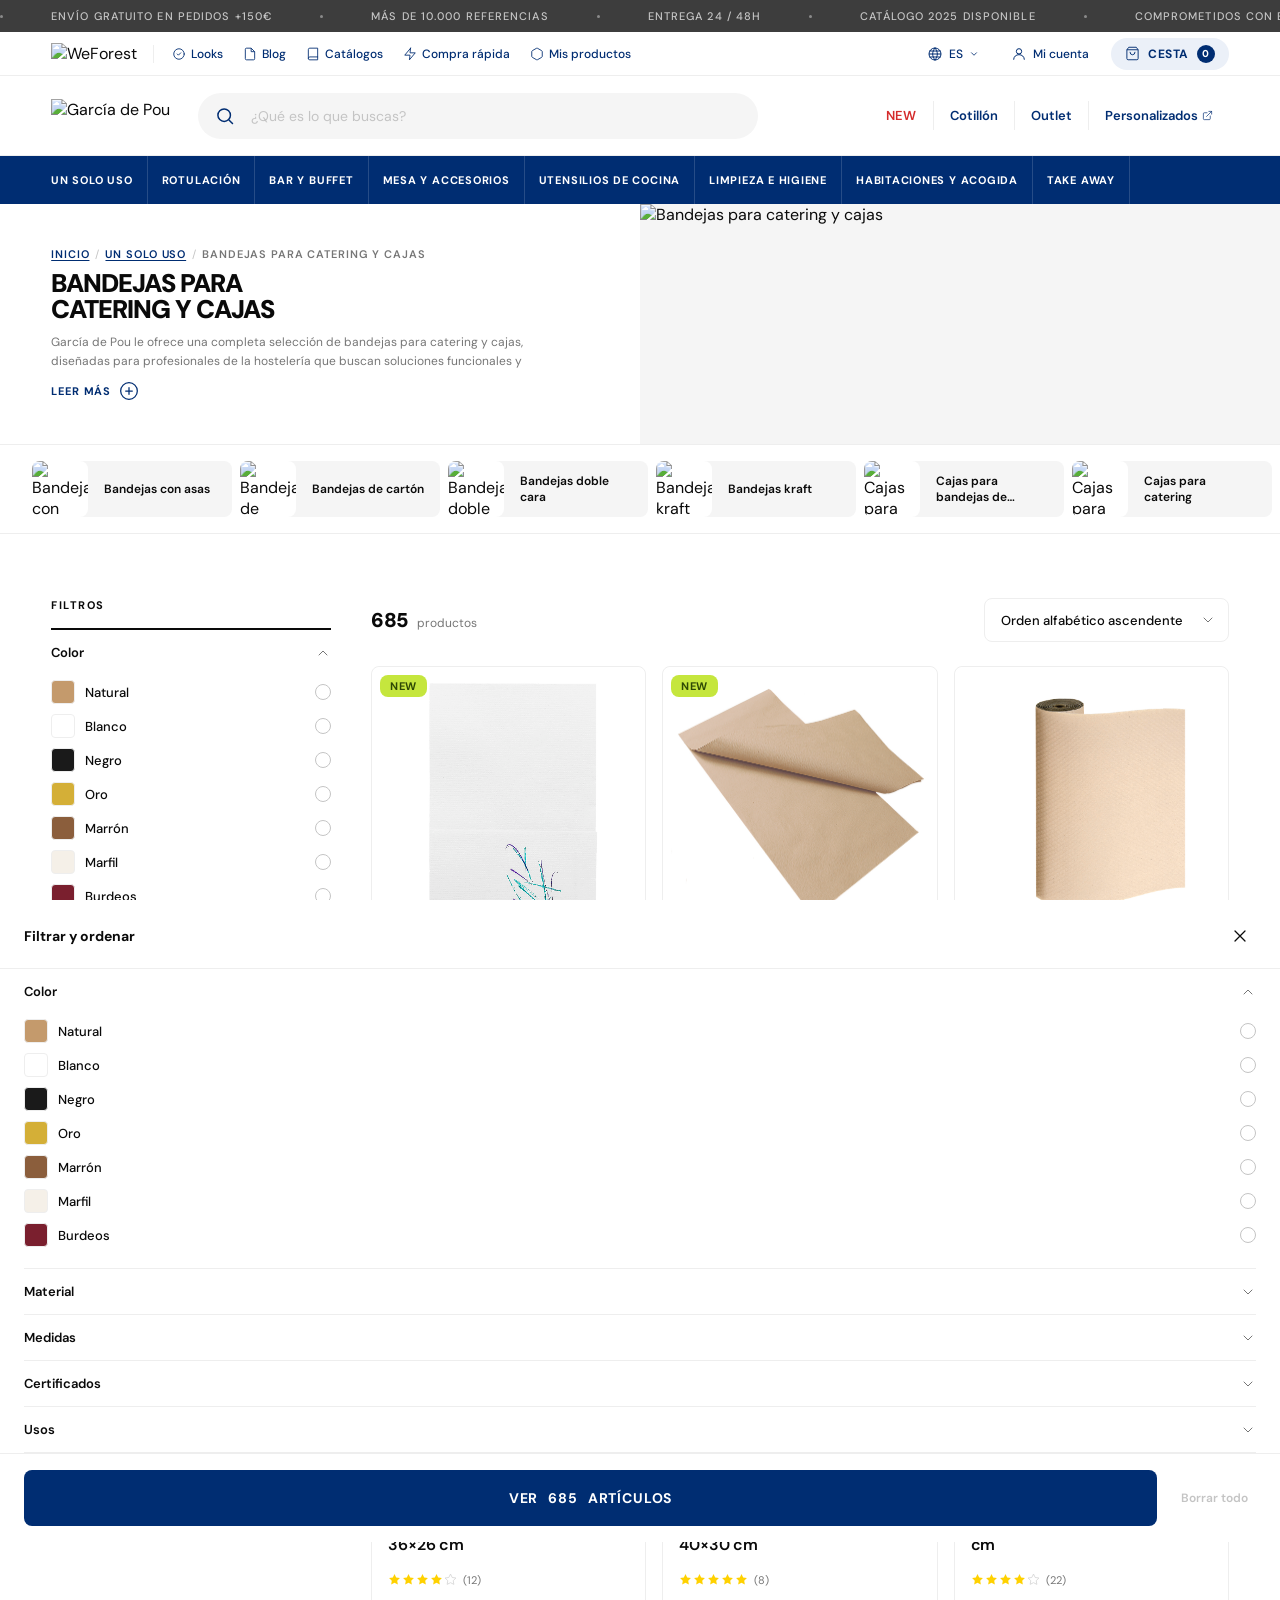
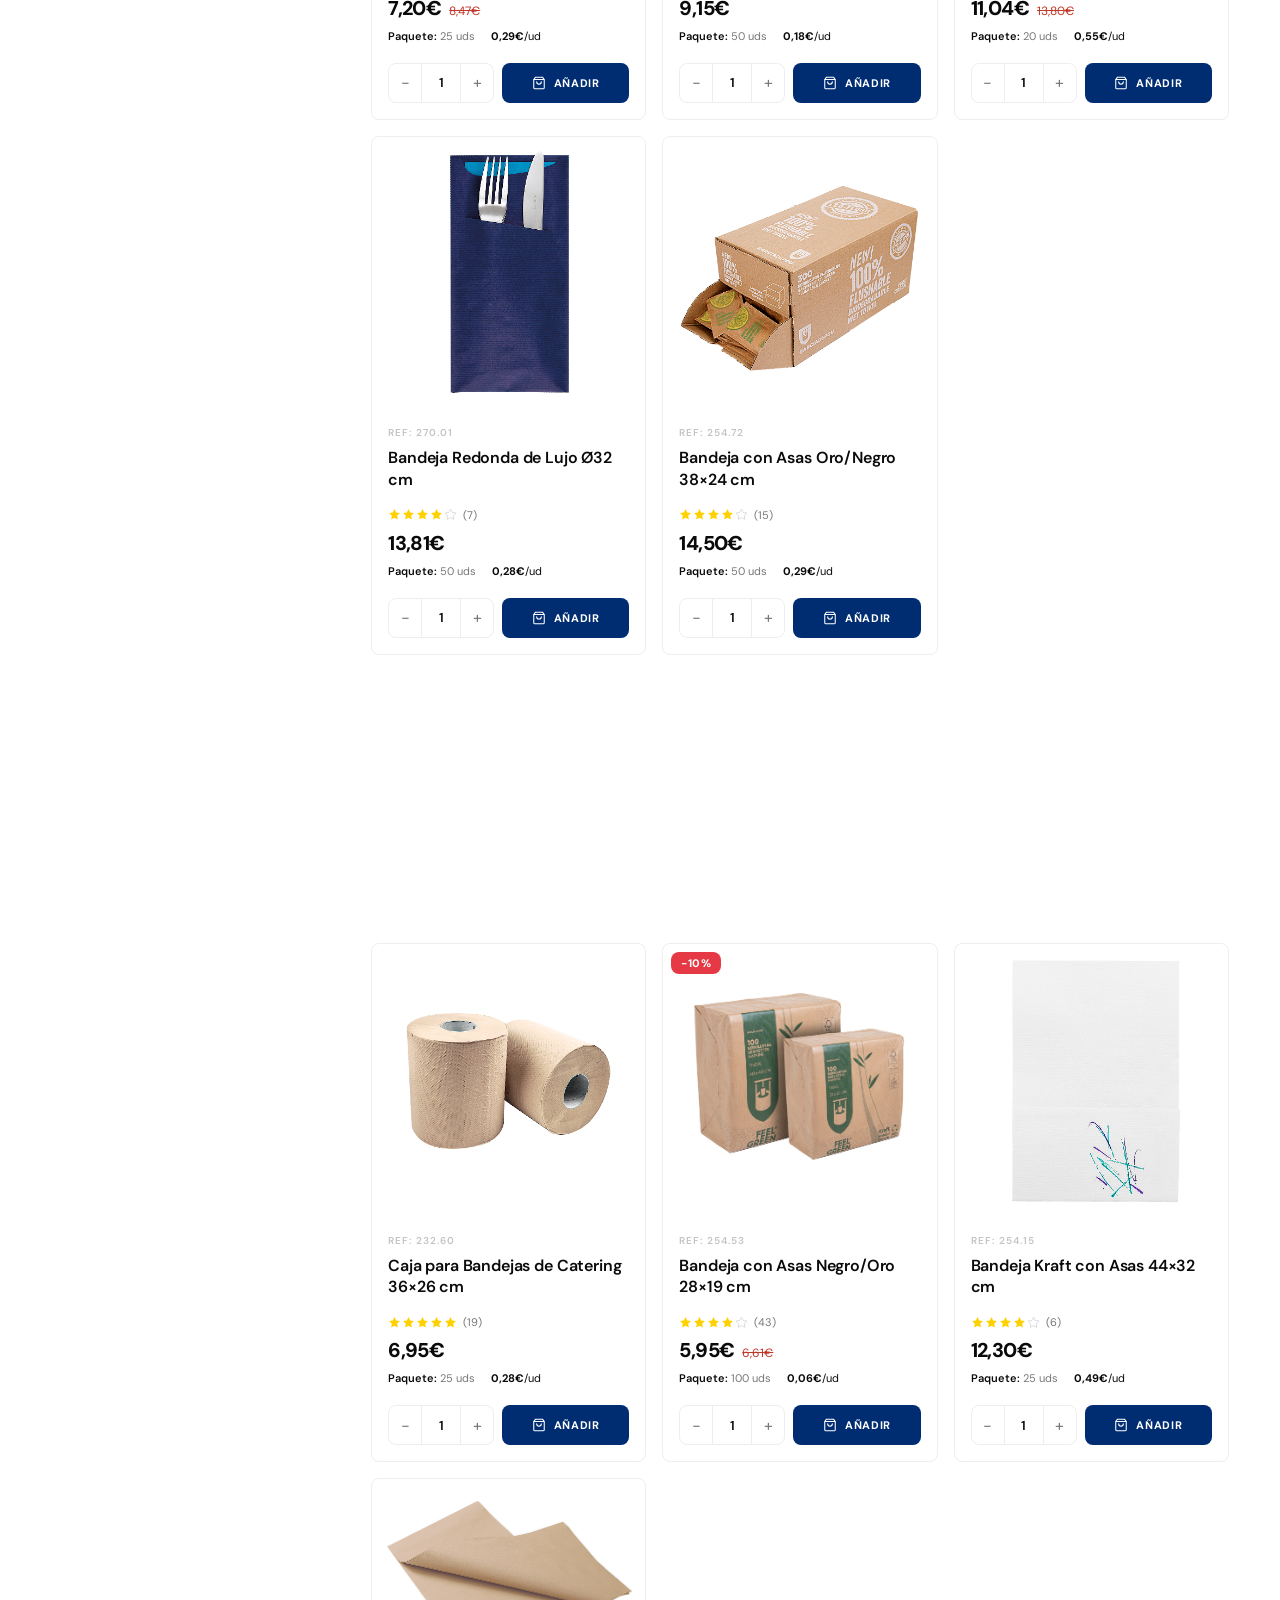
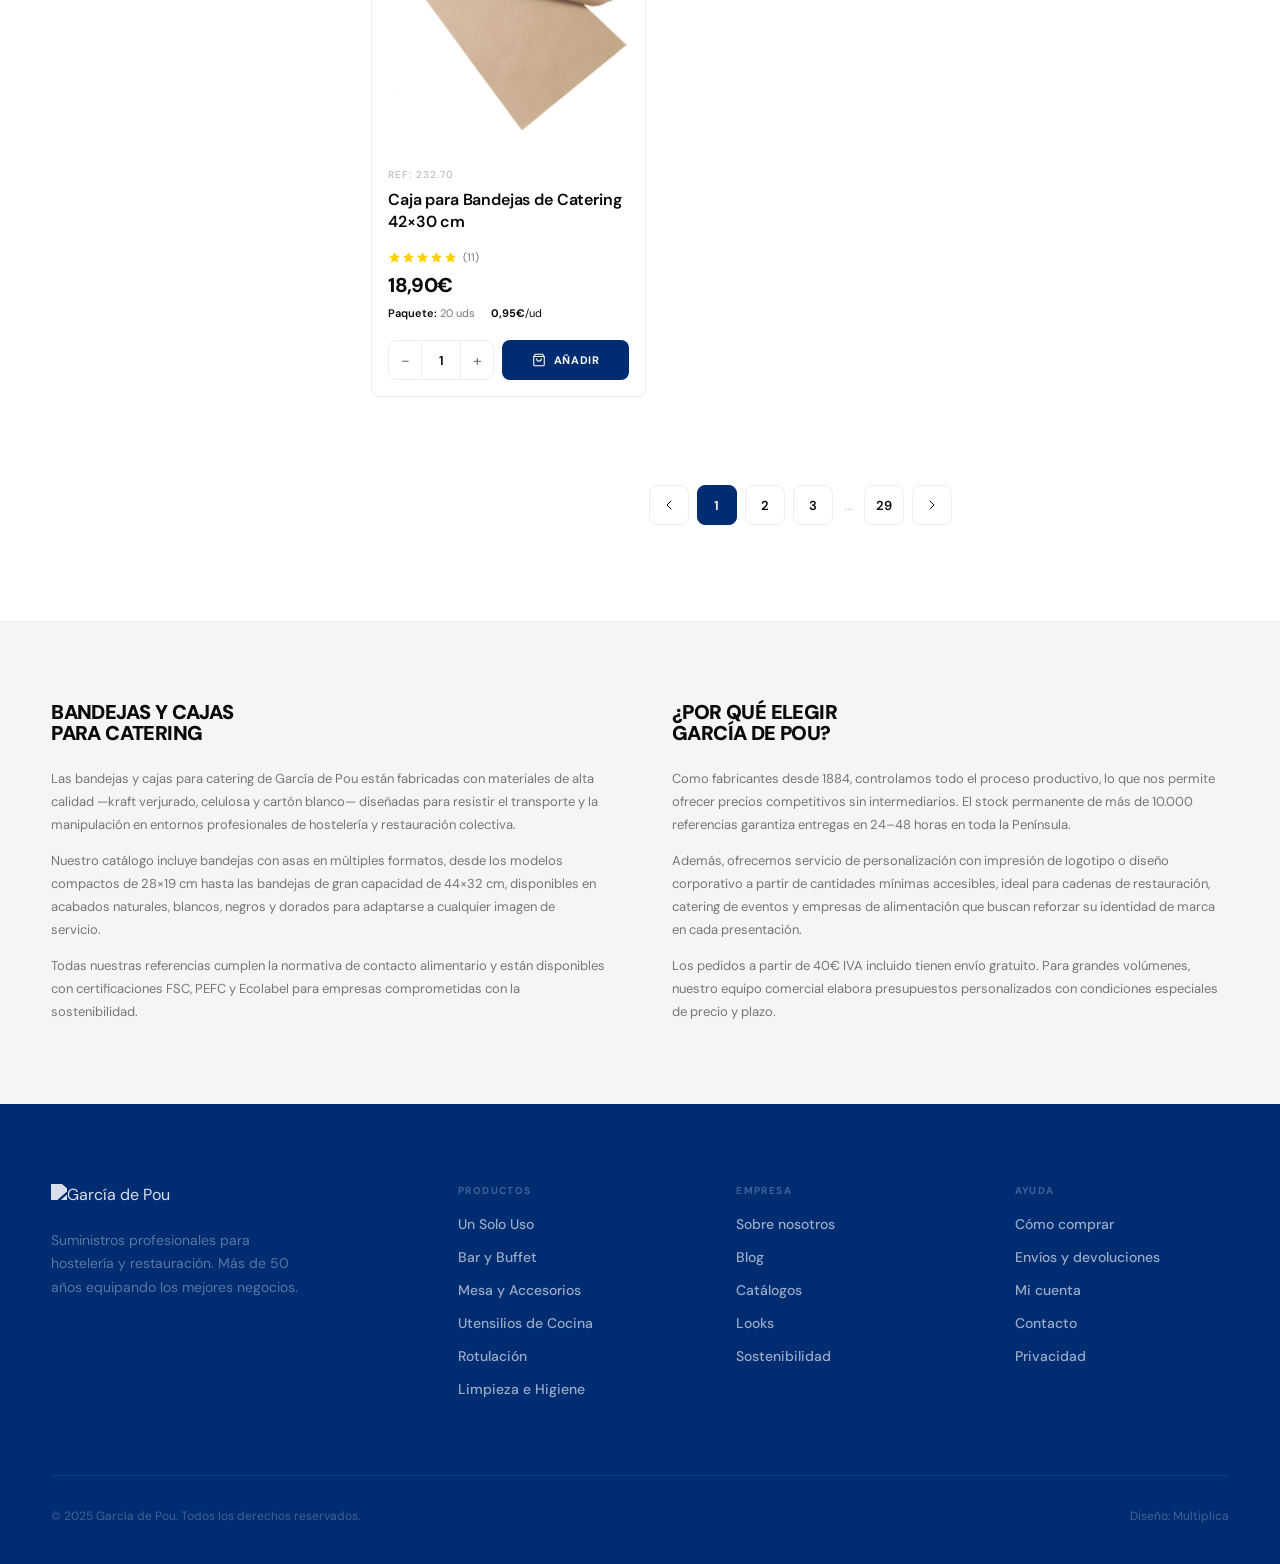
==== category.html @ 3e313c75 "Add JS render system for product cards + visual polish - New components.js with gdpOfferCard, gdpPro" ====
<!DOCTYPE html>
<html lang="es">
<head>
  <meta charset="UTF-8">
  <meta name="viewport" content="width=device-width, initial-scale=1.0">
  <title>Bandejas para Catering y Cajas — García de Pou</title>

  <link rel="preconnect" href="https://fonts.googleapis.com">
  <link rel="preconnect" href="https://fonts.gstatic.com" crossorigin>
  <link href="https://fonts.googleapis.com/css2?family=DM+Sans:ital,opsz,wght@0,9..40,300;0,9..40,400;0,9..40,500;0,9..40,600;0,9..40,700;0,9..40,800;0,9..40,900;1,9..40,300&family=Caveat:wght@400;500;600&display=swap" rel="stylesheet">
  <link rel="stylesheet" href="https://cdn.jsdelivr.net/npm/swiper@11/swiper-bundle.min.css">
  <link rel="stylesheet" href="styles.css">
</head>
<body>

  <!-- ════════════════════════════════════════
       ANNOUNCEMENT BAR
  ════════════════════════════════════════ -->
  <div class="announcement" aria-hidden="true">
    <div class="announcement-track" id="annTrack">
      <div class="ann-item"><span class="ann-dot"></span>Envío gratuito en pedidos +150€</div>
      <div class="ann-item"><span class="ann-dot"></span>Más de 10.000 referencias</div>
      <div class="ann-item"><span class="ann-dot"></span>Entrega 24 / 48h</div>
      <div class="ann-item"><span class="ann-dot"></span>Catálogo 2025 disponible</div>
      <div class="ann-item"><span class="ann-dot"></span>Comprometidos con el medio ambiente</div>
      <div class="ann-item"><span class="ann-dot"></span>Envío gratuito en pedidos +150€</div>
      <div class="ann-item"><span class="ann-dot"></span>Más de 10.000 referencias</div>
      <div class="ann-item"><span class="ann-dot"></span>Entrega 24 / 48h</div>
      <div class="ann-item"><span class="ann-dot"></span>Catálogo 2025 disponible</div>
      <div class="ann-item"><span class="ann-dot"></span>Comprometidos con el medio ambiente</div>
    </div>
  </div>

  <!-- ════════════════════════════════════════
       HEADER
  ════════════════════════════════════════ -->
  <header class="header" id="header">

    <!-- ── Fila 1: barra de utilidades ── -->
    <div class="header-utility">
      <div class="wrap header-utility-inner">
        <div class="util-left">
          <a href="#" class="util-partner" aria-label="WeForest — Comprometidos con el medio ambiente">
            <img src="https://www.garciadepou.com/media/cms/cms/WF_Logo-whiteandcolord-.png" alt="WeForest" class="util-partner-logo">
          </a>
          <span class="util-sep" aria-hidden="true"></span>
          <nav class="util-nav" aria-label="Accesos rápidos">
            <a href="#">
              <svg width="14" height="14" viewBox="0 0 24 24" fill="none"><path d="M9 12l2 2 4-4m6 2a9 9 0 11-18 0 9 9 0 0118 0z" stroke="currentColor" stroke-width="1.5" stroke-linecap="round" stroke-linejoin="round"/></svg>
              Looks
            </a>
            <a href="#">
              <svg width="14" height="14" viewBox="0 0 24 24" fill="none"><path d="M14 2H6a2 2 0 00-2 2v16a2 2 0 002 2h12a2 2 0 002-2V8l-6-6z" stroke="currentColor" stroke-width="1.5" stroke-linejoin="round"/><polyline points="14 2 14 8 20 8" stroke="currentColor" stroke-width="1.5" stroke-linejoin="round"/></svg>
              Blog
            </a>
            <a href="#">
              <svg width="14" height="14" viewBox="0 0 24 24" fill="none"><path d="M4 19.5A2.5 2.5 0 016.5 17H20" stroke="currentColor" stroke-width="1.5" stroke-linecap="round" stroke-linejoin="round"/><path d="M6.5 2H20v20H6.5A2.5 2.5 0 014 19.5v-15A2.5 2.5 0 016.5 2z" stroke="currentColor" stroke-width="1.5" stroke-linejoin="round"/></svg>
              Catálogos
            </a>
            <a href="#">
              <svg width="14" height="14" viewBox="0 0 24 24" fill="none"><path d="M13 2L3 14h9l-1 8 10-12h-9l1-8z" stroke="currentColor" stroke-width="1.5" stroke-linecap="round" stroke-linejoin="round"/></svg>
              Compra rápida
            </a>
            <a href="#">
              <svg width="14" height="14" viewBox="0 0 24 24" fill="none"><path d="M21 16V8a2 2 0 00-1-1.73l-7-4a2 2 0 00-2 0l-7 4A2 2 0 003 8v8a2 2 0 001 1.73l7 4a2 2 0 002 0l7-4A2 2 0 0021 16z" stroke="currentColor" stroke-width="1.5" stroke-linejoin="round"/></svg>
              Mis productos
            </a>
          </nav>
        </div>
        <div class="util-right">
          <div class="util-lang" id="utilLang">
            <button class="util-lang-btn" aria-haspopup="listbox" aria-expanded="false">
              <svg width="16" height="16" viewBox="0 0 24 24" fill="none"><circle cx="12" cy="12" r="9" stroke="currentColor" stroke-width="1.5"/><path d="M12 3c-2.2 2.8-3.5 5.6-3.5 9s1.3 6.2 3.5 9" stroke="currentColor" stroke-width="1.5" stroke-linecap="round"/><path d="M12 3c2.2 2.8 3.5 5.6 3.5 9s-1.3 6.2-3.5 9" stroke="currentColor" stroke-width="1.5" stroke-linecap="round"/><path d="M3 12h18M3.5 7.5h17M3.5 16.5h17" stroke="currentColor" stroke-width="1.5"/></svg>
              <span class="util-lang-current">ES</span>
              <svg class="util-lang-chevron" width="10" height="10" viewBox="0 0 24 24" fill="none"><path d="M6 9l6 6 6-6" stroke="currentColor" stroke-width="2" stroke-linecap="round" stroke-linejoin="round"/></svg>
            </button>
            <ul class="util-lang-dropdown" role="listbox" hidden>
              <li role="option"><button class="util-lang-opt is-active" data-lang="ES">ES <span>Español</span></button></li>
              <li role="option"><button class="util-lang-opt" data-lang="EN">EN <span>English</span></button></li>
              <li role="option"><button class="util-lang-opt" data-lang="FR">FR <span>Français</span></button></li>
              <li role="option"><button class="util-lang-opt" data-lang="PT">PT <span>Português</span></button></li>
              <li role="option"><button class="util-lang-opt" data-lang="DE">DE <span>Deutsch</span></button></li>
            </ul>
          </div>
          <a href="#" class="util-account">
            <svg width="16" height="16" viewBox="0 0 24 24" fill="none"><circle cx="12" cy="8" r="4" stroke="currentColor" stroke-width="1.5"/><path d="M4 20c0-4 3.582-7 8-7s8 3 8 7" stroke="currentColor" stroke-width="1.5" stroke-linecap="round"/></svg>
            Mi cuenta
          </a>
          <div class="cart-pill" role="button" aria-label="Carrito de compra, 0 artículos">
            <svg width="15" height="15" viewBox="0 0 24 24" fill="none"><path d="M6 2L3 6v14a2 2 0 002 2h14a2 2 0 002-2V6l-3-4z" stroke="currentColor" stroke-width="1.5" stroke-linejoin="round"/><line x1="3" y1="6" x2="21" y2="6" stroke="currentColor" stroke-width="1.5"/><path d="M16 10a4 4 0 01-8 0" stroke="currentColor" stroke-width="1.5" stroke-linecap="round"/></svg>
            Cesta
            <span class="cart-count">0</span>
          </div>
        </div>
      </div>
    </div>

    <!-- ── Fila 2: barra de marca ── -->
    <div class="header-brand">
      <div class="wrap header-brand-inner">

        <button class="burger-btn" id="burgerBtn" aria-label="Abrir menú" aria-expanded="false" aria-controls="mobileDrawer">
          <span></span><span></span><span></span>
        </button>

        <a href="index.html" class="logo-link" aria-label="García de Pou — Inicio">
          <img class="logo-img" src="https://www.garciadepou.com/static/version1776292596/frontend/Etailers/gpou/es_ES/images/logo.svg" alt="García de Pou">
        </a>

        <div class="header-search">
          <button class="search-btn" aria-label="Buscar">
            <svg width="20" height="20" viewBox="0 0 24 24" fill="none">
              <circle cx="11" cy="11" r="7.5" stroke="currentColor" stroke-width="1.8"/>
              <path d="M17 17l4 4" stroke="currentColor" stroke-width="1.8" stroke-linecap="round"/>
            </svg>
          </button>
          <input type="search" class="search-input" placeholder="¿Qué es lo que buscas?" aria-label="Buscar productos">
        </div>

        <div class="cart-pill cart-pill-mobile" role="button" aria-label="Carrito de compra, 0 artículos">
          <svg width="15" height="15" viewBox="0 0 24 24" fill="none"><path d="M6 2L3 6v14a2 2 0 002 2h14a2 2 0 002-2V6l-3-4z" stroke="currentColor" stroke-width="1.5" stroke-linejoin="round"/><line x1="3" y1="6" x2="21" y2="6" stroke="currentColor" stroke-width="1.5"/><path d="M16 10a4 4 0 01-8 0" stroke="currentColor" stroke-width="1.5" stroke-linecap="round"/></svg>
          <span class="cart-count">0</span>
        </div>

        <nav class="nav-secondary" aria-label="Secciones especiales">
          <a href="#" class="nav-new">NEW</a>
          <a href="#">Cotillón</a>
          <a href="#">Outlet</a>
          <a href="#">Personalizados
            <svg width="11" height="11" viewBox="0 0 24 24" fill="none"><path d="M18 13v6a2 2 0 01-2 2H5a2 2 0 01-2-2V8a2 2 0 012-2h6" stroke="currentColor" stroke-width="1.5" stroke-linecap="round" stroke-linejoin="round"/><polyline points="15 3 21 3 21 9" stroke="currentColor" stroke-width="1.5" stroke-linecap="round" stroke-linejoin="round"/><line x1="10" y1="14" x2="21" y2="3" stroke="currentColor" stroke-width="1.5" stroke-linecap="round"/></svg>
          </a>
        </nav>
      </div>
    </div>

    <!-- ── Fila 3: nav de categorías ── -->
    <div class="header-cats">
      <div class="wrap header-cats-inner">

        <a href="index.html" class="logo-shield" aria-label="García de Pou — Inicio">
          <svg xmlns="http://www.w3.org/2000/svg" viewBox="0 0 28.3 38" aria-hidden="true">
            <path fill="currentColor" d="M0 0v18.328c0 9.064 5.722 16.604 14.144 19.525l.355-.123c8.024-2.785 13.787-10.418 13.787-19.402V0H0zm14.148 29.115c-1.99 0-6.72-.693-6.86-3.496L7.278 8.025h1.196v7.468a5.65 5.65 0 0 1 1.09-.642 8.975 8.975 0 0 1 1.681-.556l.383 1.813c-.49.115-.928.262-1.298.43-1.014.461-1.196.908-1.196 1.065 0 .158.182.604 1.196 1.064.929.423 2.277.708 3.817.708s2.889-.285 3.818-.708c1.014-.46 1.196-.906 1.196-1.064 0-.157-.183-.604-1.196-1.065a7.27 7.27 0 0 0-1.409-.455l.417-1.78c1.017.225 2.048.588 2.814 1.14l.023-7.418h1.197l.005 17.464c0 2.91-4.843 3.626-6.865 3.626zm-2.136-16.582h4.262l-.67 5.204h-2.922l-.67-5.204zm9.732-5.54h-7.105v4.547h-.993V6.993H6.543V5.795h15.2v1.198z"/>
          </svg>
        </a>

        <nav class="nav-cats" aria-label="Categorías principales">
          <div class="nav-item">
            <a href="#" class="nav-item-link">Un Solo Uso</a>
            <div class="mega-menu" id="megaUnSoloUso" aria-hidden="true">
              <div class="mega-inner">
                <div class="wrap mega-wrap">
                  <div class="mega-desc">
                    <p class="mega-desc-label label">Un solo uso</p>
                    <p class="mega-desc-title">Envases desechables para comida y artículos de un solo uso para profesionales de la hostelería</p>
                    <p class="mega-desc-sub">Restaurantes, hoteles y catering. Más de 6.000 referencias disponibles.</p>
                    <a href="category.html" class="btn-blue mega-desc-cta">Ver todo Un Solo Uso</a>
                  </div>
                  <div class="mega-cols">
                    <ul class="mega-col">
                      <li><a href="category.html">Adornas</a></li>
                      <li><a href="category.html">Aluminio / Film estirable</a></li>
                      <li><a href="category.html">Baberos</a></li>
                      <li><a href="category.html">Bandeja comida para llevar</a></li>
                      <li><a href="category.html">Bandejas de plástico desechables</a></li>
                      <li><a href="category.html" style="color:var(--blue);font-weight:700">Bandejas para catering y cajas</a></li>
                      <li><a href="category.html">BIONIC</a></li>
                      <li><a href="category.html">Blondas</a></li>
                      <li><a href="category.html">Bolsas de plástico</a></li>
                      <li><a href="category.html">Caminos de mesa</a></li>
                      <li><a href="category.html">Conjuntos decorados</a></li>
                      <li><a href="category.html">Cubiertos desechables</a></li>
                    </ul>
                    <ul class="mega-col">
                      <li><a href="category.html">DRY COTTON</a></li>
                      <li><a href="category.html">Embalajes</a></li>
                      <li><a href="category.html">ENVASES DE CARTÓN</a></li>
                      <li><a href="category.html">Envases compostables</a></li>
                      <li><a href="category.html">Envases Microondas</a></li>
                      <li><a href="category.html">Envases de plástico</a></li>
                      <li><a href="category.html">Etiquetas adhesivas</a></li>
                      <li><a href="category.html">FEEL GREEN</a></li>
                      <li><a href="category.html">Madera y Bambú</a></li>
                      <li><a href="category.html">Manteles de papel</a></li>
                      <li><a href="category.html">Manteles individuales</a></li>
                      <li><a href="category.html">PAROLE</a></li>
                    </ul>
                    <ul class="mega-col">
                      <li><a href="category.html">Pajitas</a></li>
                      <li><a href="category.html">Papel Antigrasa</a></li>
                      <li><a href="category.html">Pastelería</a></li>
                      <li><a href="category.html">Posavasas</a></li>
                      <li><a href="category.html">Servilletas de papel</a></li>
                      <li><a href="category.html">THEPACK</a></li>
                      <li><a href="category.html">TIMES</a></li>
                      <li><a href="category.html">Toallitas impregnadas</a></li>
                      <li><a href="category.html">Vajilla desechable</a></li>
                      <li><a href="category.html">Vasos desechables</a></li>
                      <li><a href="category.html">WOOD</a></li>
                    </ul>
                  </div>
                </div>
                <button class="mega-close" aria-label="Cerrar menú">
                  <svg width="16" height="16" viewBox="0 0 24 24" fill="none"><line x1="5" y1="5" x2="19" y2="19" stroke="currentColor" stroke-width="2" stroke-linecap="round"/><line x1="19" y1="5" x2="5" y2="19" stroke="currentColor" stroke-width="2" stroke-linecap="round"/></svg>
                </button>
              </div>
              <div class="mega-footer">
                <div class="wrap mega-footer-inner">
                  <strong>Más de 6.000 productos para la hostelería y restauración</strong>
                  <span>Gran stock en menaje y material de un solo uso</span>
                </div>
              </div>
            </div>
          </div>
          <a href="#">Rotulación</a>
          <a href="#">Bar y Buffet</a>
          <a href="#">Mesa y Accesorios</a>
          <a href="#">Utensilios de Cocina</a>
          <a href="#">Limpieza e Higiene</a>
          <a href="#">Habitaciones y Acogida</a>
          <a href="#">Take Away</a>
        </nav>

        <div class="cart-pill sticky-only" role="button" aria-label="Carrito de compra">
          <svg width="15" height="15" viewBox="0 0 24 24" fill="none"><path d="M6 2L3 6v14a2 2 0 002 2h14a2 2 0 002-2V6l-3-4z" stroke="currentColor" stroke-width="1.5" stroke-linejoin="round"/><line x1="3" y1="6" x2="21" y2="6" stroke="currentColor" stroke-width="1.5"/><path d="M16 10a4 4 0 01-8 0" stroke="currentColor" stroke-width="1.5" stroke-linecap="round"/></svg>
          <span class="cart-count">0</span>
        </div>

      </div>
    </div>

  </header>

  <!-- ════════════════════════════════════════
       MOBILE DRAWER
  ════════════════════════════════════════ -->
  <div class="drawer-overlay" id="drawerOverlay" hidden></div>
  <aside class="mobile-drawer" id="mobileDrawer" aria-hidden="true">
    <div class="drawer-head">
      <a href="index.html" class="drawer-logo" aria-label="García de Pou — Inicio">
        <svg xmlns="http://www.w3.org/2000/svg" viewBox="0 0 28.3 38" width="24" height="32" aria-hidden="true">
          <path fill="#002D72" d="M0 0v18.328c0 9.064 5.722 16.604 14.144 19.525l.355-.123c8.024-2.785 13.787-10.418 13.787-19.402V0H0zm14.148 29.115c-1.99 0-6.72-.693-6.86-3.496L7.278 8.025h1.196v7.468a5.65 5.65 0 0 1 1.09-.642 8.975 8.975 0 0 1 1.681-.556l.383 1.813c-.49.115-.928.262-1.298.43-1.014.461-1.196.908-1.196 1.065 0 .158.182.604 1.196 1.064.929.423 2.277.708 3.817.708s2.889-.285 3.818-.708c1.014-.46 1.196-.906 1.196-1.064 0-.157-.183-.604-1.196-1.065a7.27 7.27 0 0 0-1.409-.455l.417-1.78c1.017.225 2.048.588 2.814 1.14l.023-7.418h1.197l.005 17.464c0 2.91-4.843 3.626-6.865 3.626zm-2.136-16.582h4.262l-.67 5.204h-2.922l-.67-5.204zm9.732-5.54h-7.105v4.547h-.993V6.993H6.543V5.795h15.2v1.198z"/>
        </svg>
        <span>García de Pou</span>
      </a>
      <button class="drawer-close" id="drawerClose" aria-label="Cerrar menú">
        <svg width="18" height="18" viewBox="0 0 24 24" fill="none"><line x1="5" y1="5" x2="19" y2="19" stroke="currentColor" stroke-width="2" stroke-linecap="round"/><line x1="19" y1="5" x2="5" y2="19" stroke="currentColor" stroke-width="2" stroke-linecap="round"/></svg>
      </button>
    </div>
    <div class="drawer-body">
      <p class="drawer-label">Categorías</p>
      <nav class="drawer-nav" aria-label="Categorías principales">
        <a href="#">Un Solo Uso</a>
        <a href="#">Rotulación</a>
        <a href="#">Bar y Buffet</a>
        <a href="#">Mesa y Accesorios</a>
        <a href="#">Utensilios de Cocina</a>
        <a href="#">Limpieza e Higiene</a>
        <a href="#">Habitaciones y Acogida</a>
        <a href="#">Take Away</a>
      </nav>
      <p class="drawer-label">Destacados</p>
      <nav class="drawer-nav drawer-nav-sm" aria-label="Secciones especiales">
        <a href="#"><span class="drawer-badge">NEW</span> Novedades</a>
        <a href="#">Cotillón</a>
        <a href="#">Outlet</a>
        <a href="#">Personalizados</a>
        <a href="#">Looks</a>
        <a href="#">Blog</a>
        <a href="#">Catálogos</a>
        <a href="#">Compra rápida</a>
      </nav>
      <div class="drawer-footer">
        <a href="#" class="btn btn-outline-blue" style="width:100%; justify-content:center;">
          <svg width="16" height="16" viewBox="0 0 24 24" fill="none" style="margin-right:8px"><circle cx="12" cy="8" r="4" stroke="currentColor" stroke-width="1.8"/><path d="M4 20c0-4 3.582-7 8-7s8 3 8 7" stroke="currentColor" stroke-width="1.8" stroke-linecap="round"/></svg>
          Mi cuenta
        </a>
      </div>
    </div>
  </aside>

  <!-- ════════════════════════════════════════
       CATEGORY BANNER — título e imagen de cabecera
  ════════════════════════════════════════ -->
  <section class="cat-banner" id="cat-banner">
    <div class="cat-banner-inner">

      <div class="cat-banner-copy">

        <!-- Breadcrumb inline -->
        <nav class="cat-banner-bc" aria-label="Ruta de navegación">
          <a href="index.html">Inicio</a>
          <span class="cat-bc-sep" aria-hidden="true">/</span>
          <a href="#">Un Solo Uso</a>
          <span class="cat-bc-sep" aria-hidden="true">/</span>
          <span class="cat-bc-current">Bandejas para catering y cajas</span>
        </nav>

        <h1 class="cat-banner-title">Bandejas para<br>catering y cajas</h1>

        <p class="cat-banner-desc" id="catBannerDesc">
          García de Pou le ofrece una completa selección de bandejas para catering y cajas, diseñadas para profesionales de la hostelería que buscan soluciones funcionales y elegantes para presentar y transportar alimentos. Estas bandejas Traiteur de cartón son aptas para bares, restaurantes, hoteles, oficinas y empresas de catering. En esta categoría encontrará bandejas para aperitivos, pastelería, comida rápida o platos preparados, así como cajas y bandejas para catering con tapa que facilitan el transporte higiénico y seguro. También disponemos de soportes para vasitos que garantizan estabilidad durante el servicio o el traslado.
        </p>

        <button class="cat-banner-more" id="catBannerMore" aria-expanded="false">
          Leer más
          <svg width="20" height="20" viewBox="0 0 24 24" fill="none" aria-hidden="true">
            <circle cx="12" cy="12" r="10" stroke="currentColor" stroke-width="1.5"/>
            <path d="M12 8v8M8 12h8" stroke="currentColor" stroke-width="1.5" stroke-linecap="round"/>
          </svg>
        </button>

      </div>

      <div class="cat-banner-media">
        <img src="img/ambient/GDP_221.85_ambient.jpg" alt="Bandejas para catering y cajas" loading="eager">
      </div>

    </div>
  </section>

  <!-- ════════════════════════════════════════
       SUBCATEGORY SLIDER
  ════════════════════════════════════════ -->
  <section class="subcat-bar" id="subcat-bar">
    <div class="subcat-wrap">
      <div class="subcat-slider-area">
        <div class="swiper subcat-swiper">
          <div class="swiper-wrapper">

            <div class="swiper-slide">
              <a href="#" class="cat-pill cat-pill--sm">
                <div class="cat-pill-thumb">
                  <img src="img/ambient/GDP_221.85_ambient.jpg" alt="Bandejas con asas">
                </div>
                <span class="cat-pill-name">Bandejas con asas</span>
              </a>
            </div>

            <div class="swiper-slide">
              <a href="#" class="cat-pill cat-pill--sm">
                <div class="cat-pill-thumb">
                  <img src="img/ambient/GDP_221.85_ambient.jpg" alt="Bandejas de cartón">
                </div>
                <span class="cat-pill-name">Bandejas de cartón</span>
              </a>
            </div>

            <div class="swiper-slide">
              <a href="#" class="cat-pill cat-pill--sm">
                <div class="cat-pill-thumb">
                  <img src="img/ambient/GDP_221.85_ambient.jpg" alt="Bandejas doble cara">
                </div>
                <span class="cat-pill-name">Bandejas doble cara</span>
              </a>
            </div>

            <div class="swiper-slide">
              <a href="#" class="cat-pill cat-pill--sm">
                <div class="cat-pill-thumb">
                  <img src="img/ambient/GDP_221.85_ambient.jpg" alt="Bandejas kraft">
                </div>
                <span class="cat-pill-name">Bandejas kraft</span>
              </a>
            </div>

            <div class="swiper-slide">
              <a href="#" class="cat-pill cat-pill--sm">
                <div class="cat-pill-thumb">
                  <img src="img/ambient/GDP_221.85_ambient.jpg" alt="Cajas para bandejas de catering">
                </div>
                <span class="cat-pill-name">Cajas para bandejas de catering</span>
              </a>
            </div>

            <div class="swiper-slide">
              <a href="#" class="cat-pill cat-pill--sm">
                <div class="cat-pill-thumb">
                  <img src="img/ambient/GDP_221.85_ambient.jpg" alt="Cajas para catering">
                </div>
                <span class="cat-pill-name">Cajas para catering</span>
              </a>
            </div>

            <div class="swiper-slide">
              <a href="#" class="cat-pill cat-pill--sm">
                <div class="cat-pill-thumb">
                  <img src="img/ambient/GDP_221.85_ambient.jpg" alt="Bandejas redondas de lujo">
                </div>
                <span class="cat-pill-name">Bandejas redondas de lujo</span>
              </a>
            </div>

            <div class="swiper-slide">
              <a href="#" class="cat-pill cat-pill--sm">
                <div class="cat-pill-thumb">
                  <img src="img/ambient/GDP_221.85_ambient.jpg" alt="Bandejas con asas kraft">
                </div>
                <span class="cat-pill-name">Bandejas con asas kraft</span>
              </a>
            </div>

            <div class="swiper-slide">
              <a href="#" class="cat-pill cat-pill--sm">
                <div class="cat-pill-thumb">
                  <img src="img/ambient/GDP_221.85_ambient.jpg" alt="Bandejas doble cara">
                </div>
                <span class="cat-pill-name">Bandejas doble cara</span>
              </a>
            </div>

            <div class="swiper-slide">
              <a href="#" class="cat-pill cat-pill--sm">
                <div class="cat-pill-thumb">
                  <img src="img/ambient/GDP_221.85_ambient.jpg" alt="Cajas con tapa">
                </div>
                <span class="cat-pill-name">Cajas con tapa</span>
              </a>
            </div>

            <div class="swiper-slide">
              <a href="#" class="cat-pill cat-pill--sm">
                <div class="cat-pill-thumb">
                  <img src="img/ambient/GDP_221.85_ambient.jpg" alt="Bandejas rectangulares">
                </div>
                <span class="cat-pill-name">Bandejas rectangulares</span>
              </a>
            </div>

            <div class="swiper-slide">
              <a href="#" class="cat-pill cat-pill--sm">
                <div class="cat-pill-thumb">
                  <img src="img/ambient/GDP_221.85_ambient.jpg" alt="Soportes para vasitos">
                </div>
                <span class="cat-pill-name">Soportes para vasitos</span>
              </a>
            </div>

          </div>
        </div>
      </div>
      <button class="subcat-next-btn" id="subcatNext" aria-label="Ver más subcategorías">
        <svg width="18" height="18" viewBox="0 0 24 24" fill="none" aria-hidden="true">
          <path d="M9 6l6 6-6 6" stroke="currentColor" stroke-width="2" stroke-linecap="round" stroke-linejoin="round"/>
        </svg>
      </button>
    </div>
  </section>

  <!-- ════════════════════════════════════════
       MOBILE FILTER BAR
  ════════════════════════════════════════ -->
  <div class="cat-mobile-bar" id="catMobileBar">
    <button class="cat-mobile-pill cat-mobile-pill--all" id="openAllFilters" aria-label="Todos los filtros">
      <svg width="15" height="15" viewBox="0 0 24 24" fill="none" aria-hidden="true"><path d="M4 6h16M7 12h10M10 18h4" stroke="currentColor" stroke-width="1.5" stroke-linecap="round"/></svg>
      Todos los filtros
    </button>
    <button class="cat-mobile-pill" data-open-filter="Color">Color</button>
    <button class="cat-mobile-pill" data-open-filter="Material">Material</button>
    <button class="cat-mobile-pill" data-open-filter="Medidas">Medidas</button>
    <button class="cat-mobile-pill" data-open-filter="Certificados">Certificados</button>
    <button class="cat-mobile-pill" data-open-filter="Usos">Usos</button>
  </div>

  <!-- ════════════════════════════════════════
       PRODUCTS — sidebar + grid
  ════════════════════════════════════════ -->
  <section class="cat-section" id="cat-products">
    <div class="wrap">
      <div class="cat-layout">

        <!-- ── Sidebar filtros ── -->
        <aside class="cat-sidebar">

          <div class="cat-sidebar-head">
            <span class="cat-sidebar-title">Filtros</span>
            <button class="cat-clear-all">
              Borrar todo
              <span class="cat-filter-cnt" id="clearCount" hidden></span>
            </button>
          </div>

          <!-- Color -->
          <div class="cat-filter is-open">
            <div class="cat-filter-hd">
              <div class="cat-filter-hd-l"><span class="cat-filter-name">Color</span><span class="cat-filter-cnt" hidden></span></div>
              <svg class="cat-filter-chevron" width="16" height="16" viewBox="0 0 24 24" fill="none"><path d="M6 9l6 6 6-6" stroke="currentColor" stroke-width="1.5" stroke-linecap="round" stroke-linejoin="round"/></svg>
            </div>
            <div class="cat-filter-body"><div class="cat-filter-bd">
              <div class="cat-colors">
                <div class="cat-color"><div class="cat-color-l"><span class="cat-color-sw" style="background:#C49A6C"></span><span class="cat-color-lbl">Natural</span></div><span class="cat-radio"></span></div>
                <div class="cat-color"><div class="cat-color-l"><span class="cat-color-sw" style="background:#FFFFFF"></span><span class="cat-color-lbl">Blanco</span></div><span class="cat-radio"></span></div>
                <div class="cat-color"><div class="cat-color-l"><span class="cat-color-sw" style="background:#1A1A1A"></span><span class="cat-color-lbl">Negro</span></div><span class="cat-radio"></span></div>
                <div class="cat-color"><div class="cat-color-l"><span class="cat-color-sw" style="background:#D4AF37"></span><span class="cat-color-lbl">Oro</span></div><span class="cat-radio"></span></div>
                <div class="cat-color"><div class="cat-color-l"><span class="cat-color-sw" style="background:#8B5E3C"></span><span class="cat-color-lbl">Marrón</span></div><span class="cat-radio"></span></div>
                <div class="cat-color"><div class="cat-color-l"><span class="cat-color-sw" style="background:#F5F0E8"></span><span class="cat-color-lbl">Marfil</span></div><span class="cat-radio"></span></div>
                <div class="cat-color"><div class="cat-color-l"><span class="cat-color-sw" style="background:#7A1F2E"></span><span class="cat-color-lbl">Burdeos</span></div><span class="cat-radio"></span></div>
              </div>
            </div></div>
          </div>

          <!-- Material -->
          <div class="cat-filter">
            <div class="cat-filter-hd">
              <div class="cat-filter-hd-l"><span class="cat-filter-name">Material</span><span class="cat-filter-cnt" hidden></span></div>
              <svg class="cat-filter-chevron" width="16" height="16" viewBox="0 0 24 24" fill="none"><path d="M6 9l6 6 6-6" stroke="currentColor" stroke-width="1.5" stroke-linecap="round" stroke-linejoin="round"/></svg>
            </div>
            <div class="cat-filter-body"><div class="cat-filter-bd">
              <label class="cat-check"><span class="cat-check-box"></span><span class="cat-check-lbl">Kraft verjurado</span></label>
              <label class="cat-check"><span class="cat-check-box"></span><span class="cat-check-lbl">Celulosa</span></label>
              <label class="cat-check"><span class="cat-check-box"></span><span class="cat-check-lbl">Cartón blanco</span></label>
              <label class="cat-check"><span class="cat-check-box"></span><span class="cat-check-lbl">Cartón reciclado</span></label>
              <label class="cat-check"><span class="cat-check-box"></span><span class="cat-check-lbl">Bambú</span></label>
            </div></div>
          </div>

          <!-- Medidas -->
          <div class="cat-filter">
            <div class="cat-filter-hd">
              <div class="cat-filter-hd-l"><span class="cat-filter-name">Medidas</span><span class="cat-filter-cnt" hidden></span></div>
              <svg class="cat-filter-chevron" width="16" height="16" viewBox="0 0 24 24" fill="none"><path d="M6 9l6 6 6-6" stroke="currentColor" stroke-width="1.5" stroke-linecap="round" stroke-linejoin="round"/></svg>
            </div>
            <div class="cat-filter-body"><div class="cat-filter-bd">
              <label class="cat-check"><span class="cat-check-box"></span><span class="cat-check-lbl">28×19 cm</span></label>
              <label class="cat-check"><span class="cat-check-box"></span><span class="cat-check-lbl">30×22 cm</span></label>
              <label class="cat-check"><span class="cat-check-box"></span><span class="cat-check-lbl">33×23 cm</span></label>
              <label class="cat-check"><span class="cat-check-box"></span><span class="cat-check-lbl">38×24 cm</span></label>
              <label class="cat-check"><span class="cat-check-box"></span><span class="cat-check-lbl">40×30 cm</span></label>
              <label class="cat-check"><span class="cat-check-box"></span><span class="cat-check-lbl">42×32 cm</span></label>
              <label class="cat-check"><span class="cat-check-box"></span><span class="cat-check-lbl">44×32 cm</span></label>
              <label class="cat-check"><span class="cat-check-box"></span><span class="cat-check-lbl">Ø32 cm</span></label>
            </div></div>
          </div>

          <!-- Certificados -->
          <div class="cat-filter">
            <div class="cat-filter-hd">
              <div class="cat-filter-hd-l"><span class="cat-filter-name">Certificados</span><span class="cat-filter-cnt" hidden></span></div>
              <svg class="cat-filter-chevron" width="16" height="16" viewBox="0 0 24 24" fill="none"><path d="M6 9l6 6 6-6" stroke="currentColor" stroke-width="1.5" stroke-linecap="round" stroke-linejoin="round"/></svg>
            </div>
            <div class="cat-filter-body"><div class="cat-filter-bd">
              <label class="cat-check"><span class="cat-check-box"></span><span class="cat-check-lbl">Contacto alimentario</span></label>
              <label class="cat-check"><span class="cat-check-box"></span><span class="cat-check-lbl">FSC</span></label>
              <label class="cat-check"><span class="cat-check-box"></span><span class="cat-check-lbl">PEFC</span></label>
              <label class="cat-check"><span class="cat-check-box"></span><span class="cat-check-lbl">Ecolabel</span></label>
              <label class="cat-check"><span class="cat-check-box"></span><span class="cat-check-lbl">Registro sanitario</span></label>
              <label class="cat-check"><span class="cat-check-box"></span><span class="cat-check-lbl">Reach</span></label>
            </div></div>
          </div>

          <!-- Usos -->
          <div class="cat-filter">
            <div class="cat-filter-hd">
              <div class="cat-filter-hd-l"><span class="cat-filter-name">Usos</span><span class="cat-filter-cnt" hidden></span></div>
              <svg class="cat-filter-chevron" width="16" height="16" viewBox="0 0 24 24" fill="none"><path d="M6 9l6 6 6-6" stroke="currentColor" stroke-width="1.5" stroke-linecap="round" stroke-linejoin="round"/></svg>
            </div>
            <div class="cat-filter-body"><div class="cat-filter-bd">
              <label class="cat-check"><span class="cat-check-box"></span><span class="cat-check-lbl">Biodegradable</span></label>
              <label class="cat-check"><span class="cat-check-box"></span><span class="cat-check-lbl">Reciclable</span></label>
              <label class="cat-check"><span class="cat-check-box"></span><span class="cat-check-lbl">Compostable</span></label>
              <label class="cat-check"><span class="cat-check-box"></span><span class="cat-check-lbl">Apto microondas</span></label>
              <label class="cat-check"><span class="cat-check-box"></span><span class="cat-check-lbl">Contiene fibras recicladas</span></label>
            </div></div>
          </div>

        </aside>

        <!-- ── Main ── -->
        <div class="cat-main">

          <div class="cat-products-hd">
            <p class="cat-count">685 <span>productos</span></p>
            <select class="cat-sort" aria-label="Ordenar por">
              <option>Orden alfabético ascendente</option>
              <option>Orden alfabético descendente</option>
              <option>Precio: menor a mayor</option>
              <option>Precio: mayor a menor</option>
              <option>Más valorados</option>
              <option>Novedades</option>
            </select>
          </div>

          <!-- ── Grid 1 ── -->
          <div id="catGrid1" class="cat-grid">

            <a href="product.html" class="offer-card">
              <div class="offer-card-img">
                <span class="offer-badge offer-badge--new">NEW</span>
                <img src="img/product/GDP_101.01_C.jpg" alt="Bandeja Kraft con Asas 28x19 cm" loading="lazy">
              </div>
              <div class="offer-card-body">
                <span class="offer-code">REF: 254.10</span>
                <p class="offer-name">Bandeja Kraft con Asas 28×19 cm</p>
                <div class="offer-rating">
                  <span class="offer-rating-stars"><svg class="rating-star" width="13" height="13" viewBox="0 0 24 24" fill="#FFD100" aria-hidden="true"><path d="M12 2l3.09 6.26L22 9.27l-5 4.87 1.18 6.88L12 17.77l-6.18 3.25L7 14.14 2 9.27l6.91-1.01L12 2z"/></svg><svg class="rating-star" width="13" height="13" viewBox="0 0 24 24" fill="#FFD100" aria-hidden="true"><path d="M12 2l3.09 6.26L22 9.27l-5 4.87 1.18 6.88L12 17.77l-6.18 3.25L7 14.14 2 9.27l6.91-1.01L12 2z"/></svg><svg class="rating-star" width="13" height="13" viewBox="0 0 24 24" fill="#FFD100" aria-hidden="true"><path d="M12 2l3.09 6.26L22 9.27l-5 4.87 1.18 6.88L12 17.77l-6.18 3.25L7 14.14 2 9.27l6.91-1.01L12 2z"/></svg><svg class="rating-star" width="13" height="13" viewBox="0 0 24 24" fill="#FFD100" aria-hidden="true"><path d="M12 2l3.09 6.26L22 9.27l-5 4.87 1.18 6.88L12 17.77l-6.18 3.25L7 14.14 2 9.27l6.91-1.01L12 2z"/></svg><svg class="rating-star" width="13" height="13" viewBox="0 0 24 24" fill="none" stroke="#D4D4D4" stroke-width="1.5" aria-hidden="true"><path d="M12 2l3.09 6.26L22 9.27l-5 4.87 1.18 6.88L12 17.77l-6.18 3.25L7 14.14 2 9.27l6.91-1.01L12 2z" stroke-linejoin="round"/></svg></span>
                  <span class="offer-rating-count">(24)</span>
                </div>
                <div class="offer-pricing"><span class="offer-price">5,63€</span></div>
                <div class="offer-pack"><span class="offer-pack-label"><strong>Paquete:</strong> 100 uds</span><span class="offer-pack-unit"><b>0,06€</b>/ud</span></div>
                <div class="offer-actions">
                  <div class="qty-selector"><button class="qty-btn" onclick="adjustQty(this,-1)">−</button><input type="number" class="qty-input" value="1" min="1"><button class="qty-btn" onclick="adjustQty(this,1)">+</button></div>
                  <button class="btn-add-cart"><svg width="14" height="14" viewBox="0 0 24 24" fill="none" aria-hidden="true"><path d="M6 2L3 6v14a2 2 0 002 2h14a2 2 0 002-2V6l-3-4z" stroke="currentColor" stroke-width="1.8" stroke-linejoin="round"/><line x1="3" y1="6" x2="21" y2="6" stroke="currentColor" stroke-width="1.8"/><path d="M16 10a4 4 0 01-8 0" stroke="currentColor" stroke-width="1.8" stroke-linecap="round"/></svg>Añadir</button>
                </div>
              </div>
            </a>

            <a href="product.html" class="offer-card">
              <div class="offer-card-img">
                <span class="offer-badge offer-badge--new">NEW</span>
                <img src="img/product/GDP_106.30_C.jpg" alt="Bandeja Kraft con Asas 38x24 cm" loading="lazy">
              </div>
              <div class="offer-card-body">
                <span class="offer-code">REF: 254.11</span>
                <p class="offer-name">Bandeja Kraft con Asas 38×24 cm</p>
                <div class="offer-rating">
                  <span class="offer-rating-stars"><svg class="rating-star" width="13" height="13" viewBox="0 0 24 24" fill="#FFD100" aria-hidden="true"><path d="M12 2l3.09 6.26L22 9.27l-5 4.87 1.18 6.88L12 17.77l-6.18 3.25L7 14.14 2 9.27l6.91-1.01L12 2z"/></svg><svg class="rating-star" width="13" height="13" viewBox="0 0 24 24" fill="#FFD100" aria-hidden="true"><path d="M12 2l3.09 6.26L22 9.27l-5 4.87 1.18 6.88L12 17.77l-6.18 3.25L7 14.14 2 9.27l6.91-1.01L12 2z"/></svg><svg class="rating-star" width="13" height="13" viewBox="0 0 24 24" fill="#FFD100" aria-hidden="true"><path d="M12 2l3.09 6.26L22 9.27l-5 4.87 1.18 6.88L12 17.77l-6.18 3.25L7 14.14 2 9.27l6.91-1.01L12 2z"/></svg><svg class="rating-star" width="13" height="13" viewBox="0 0 24 24" fill="#FFD100" aria-hidden="true"><path d="M12 2l3.09 6.26L22 9.27l-5 4.87 1.18 6.88L12 17.77l-6.18 3.25L7 14.14 2 9.27l6.91-1.01L12 2z"/></svg><svg class="rating-star" width="13" height="13" viewBox="0 0 24 24" fill="#FFD100" aria-hidden="true"><path d="M12 2l3.09 6.26L22 9.27l-5 4.87 1.18 6.88L12 17.77l-6.18 3.25L7 14.14 2 9.27l6.91-1.01L12 2z"/></svg></span>
                  <span class="offer-rating-count">(18)</span>
                </div>
                <div class="offer-pricing"><span class="offer-price">8,90€</span></div>
                <div class="offer-pack"><span class="offer-pack-label"><strong>Paquete:</strong> 100 uds</span><span class="offer-pack-unit"><b>0,09€</b>/ud</span></div>
                <div class="offer-actions">
                  <div class="qty-selector"><button class="qty-btn" onclick="adjustQty(this,-1)">−</button><input type="number" class="qty-input" value="1" min="1"><button class="qty-btn" onclick="adjustQty(this,1)">+</button></div>
                  <button class="btn-add-cart"><svg width="14" height="14" viewBox="0 0 24 24" fill="none" aria-hidden="true"><path d="M6 2L3 6v14a2 2 0 002 2h14a2 2 0 002-2V6l-3-4z" stroke="currentColor" stroke-width="1.8" stroke-linejoin="round"/><line x1="3" y1="6" x2="21" y2="6" stroke="currentColor" stroke-width="1.8"/><path d="M16 10a4 4 0 01-8 0" stroke="currentColor" stroke-width="1.8" stroke-linecap="round"/></svg>Añadir</button>
                </div>
              </div>
            </a>

            <a href="product.html" class="offer-card">
              <div class="offer-card-img">
                <img src="img/product/GDP_107.49-P2.jpg" alt="Bandeja Doble Cara 30x22 Blanco" loading="lazy">
              </div>
              <div class="offer-card-body">
                <span class="offer-code">REF: 221.52</span>
                <p class="offer-name">Bandeja Doble Cara 30×22 cm Blanco</p>
                <div class="offer-rating">
                  <span class="offer-rating-stars"><svg class="rating-star" width="13" height="13" viewBox="0 0 24 24" fill="#FFD100" aria-hidden="true"><path d="M12 2l3.09 6.26L22 9.27l-5 4.87 1.18 6.88L12 17.77l-6.18 3.25L7 14.14 2 9.27l6.91-1.01L12 2z"/></svg><svg class="rating-star" width="13" height="13" viewBox="0 0 24 24" fill="#FFD100" aria-hidden="true"><path d="M12 2l3.09 6.26L22 9.27l-5 4.87 1.18 6.88L12 17.77l-6.18 3.25L7 14.14 2 9.27l6.91-1.01L12 2z"/></svg><svg class="rating-star" width="13" height="13" viewBox="0 0 24 24" fill="#FFD100" aria-hidden="true"><path d="M12 2l3.09 6.26L22 9.27l-5 4.87 1.18 6.88L12 17.77l-6.18 3.25L7 14.14 2 9.27l6.91-1.01L12 2z"/></svg><svg class="rating-star" width="13" height="13" viewBox="0 0 24 24" fill="#FFD100" aria-hidden="true"><path d="M12 2l3.09 6.26L22 9.27l-5 4.87 1.18 6.88L12 17.77l-6.18 3.25L7 14.14 2 9.27l6.91-1.01L12 2z"/></svg><svg class="rating-star" width="13" height="13" viewBox="0 0 24 24" fill="none" stroke="#D4D4D4" stroke-width="1.5" aria-hidden="true"><path d="M12 2l3.09 6.26L22 9.27l-5 4.87 1.18 6.88L12 17.77l-6.18 3.25L7 14.14 2 9.27l6.91-1.01L12 2z" stroke-linejoin="round"/></svg></span>
                  <span class="offer-rating-count">(31)</span>
                </div>
                <div class="offer-pricing"><span class="offer-price">6,42€</span></div>
                <div class="offer-pack"><span class="offer-pack-label"><strong>Paquete:</strong> 50 uds</span><span class="offer-pack-unit"><b>0,13€</b>/ud</span></div>
                <div class="offer-actions">
                  <div class="qty-selector"><button class="qty-btn" onclick="adjustQty(this,-1)">−</button><input type="number" class="qty-input" value="1" min="1"><button class="qty-btn" onclick="adjustQty(this,1)">+</button></div>
                  <button class="btn-add-cart"><svg width="14" height="14" viewBox="0 0 24 24" fill="none" aria-hidden="true"><path d="M6 2L3 6v14a2 2 0 002 2h14a2 2 0 002-2V6l-3-4z" stroke="currentColor" stroke-width="1.8" stroke-linejoin="round"/><line x1="3" y1="6" x2="21" y2="6" stroke="currentColor" stroke-width="1.8"/><path d="M16 10a4 4 0 01-8 0" stroke="currentColor" stroke-width="1.8" stroke-linecap="round"/></svg>Añadir</button>
                </div>
              </div>
            </a>

            <a href="product.html" class="offer-card">
              <div class="offer-card-img">
                <span class="offer-badge offer-badge--discount">−15%</span>
                <img src="img/product/GDP_110.75_CPack2.jpg" alt="Caja para Catering con Tapa 36x26" loading="lazy">
              </div>
              <div class="offer-card-body">
                <span class="offer-code">REF: 232.40</span>
                <p class="offer-name">Caja para Catering con Tapa 36×26 cm</p>
                <div class="offer-rating">
                  <span class="offer-rating-stars"><svg class="rating-star" width="13" height="13" viewBox="0 0 24 24" fill="#FFD100" aria-hidden="true"><path d="M12 2l3.09 6.26L22 9.27l-5 4.87 1.18 6.88L12 17.77l-6.18 3.25L7 14.14 2 9.27l6.91-1.01L12 2z"/></svg><svg class="rating-star" width="13" height="13" viewBox="0 0 24 24" fill="#FFD100" aria-hidden="true"><path d="M12 2l3.09 6.26L22 9.27l-5 4.87 1.18 6.88L12 17.77l-6.18 3.25L7 14.14 2 9.27l6.91-1.01L12 2z"/></svg><svg class="rating-star" width="13" height="13" viewBox="0 0 24 24" fill="#FFD100" aria-hidden="true"><path d="M12 2l3.09 6.26L22 9.27l-5 4.87 1.18 6.88L12 17.77l-6.18 3.25L7 14.14 2 9.27l6.91-1.01L12 2z"/></svg><svg class="rating-star" width="13" height="13" viewBox="0 0 24 24" fill="#FFD100" aria-hidden="true"><path d="M12 2l3.09 6.26L22 9.27l-5 4.87 1.18 6.88L12 17.77l-6.18 3.25L7 14.14 2 9.27l6.91-1.01L12 2z"/></svg><svg class="rating-star" width="13" height="13" viewBox="0 0 24 24" fill="none" stroke="#D4D4D4" stroke-width="1.5" aria-hidden="true"><path d="M12 2l3.09 6.26L22 9.27l-5 4.87 1.18 6.88L12 17.77l-6.18 3.25L7 14.14 2 9.27l6.91-1.01L12 2z" stroke-linejoin="round"/></svg></span>
                  <span class="offer-rating-count">(12)</span>
                </div>
                <div class="offer-pricing"><span class="offer-price">7,20€</span><span class="offer-price-old">8,47€</span></div>
                <div class="offer-pack"><span class="offer-pack-label"><strong>Paquete:</strong> 25 uds</span><span class="offer-pack-unit"><b>0,29€</b>/ud</span></div>
                <div class="offer-actions">
                  <div class="qty-selector"><button class="qty-btn" onclick="adjustQty(this,-1)">−</button><input type="number" class="qty-input" value="1" min="1"><button class="qty-btn" onclick="adjustQty(this,1)">+</button></div>
                  <button class="btn-add-cart"><svg width="14" height="14" viewBox="0 0 24 24" fill="none" aria-hidden="true"><path d="M6 2L3 6v14a2 2 0 002 2h14a2 2 0 002-2V6l-3-4z" stroke="currentColor" stroke-width="1.8" stroke-linejoin="round"/><line x1="3" y1="6" x2="21" y2="6" stroke="currentColor" stroke-width="1.8"/><path d="M16 10a4 4 0 01-8 0" stroke="currentColor" stroke-width="1.8" stroke-linecap="round"/></svg>Añadir</button>
                </div>
              </div>
            </a>

            <a href="product.html" class="offer-card">
              <div class="offer-card-img">
                <img src="img/product/GDP_129.35_C.jpg" alt="Bandeja Kraft Rectangular 40x30 cm" loading="lazy">
              </div>
              <div class="offer-card-body">
                <span class="offer-code">REF: 220.88</span>
                <p class="offer-name">Bandeja Kraft Rectangular 40×30 cm</p>
                <div class="offer-rating">
                  <span class="offer-rating-stars"><svg class="rating-star" width="13" height="13" viewBox="0 0 24 24" fill="#FFD100" aria-hidden="true"><path d="M12 2l3.09 6.26L22 9.27l-5 4.87 1.18 6.88L12 17.77l-6.18 3.25L7 14.14 2 9.27l6.91-1.01L12 2z"/></svg><svg class="rating-star" width="13" height="13" viewBox="0 0 24 24" fill="#FFD100" aria-hidden="true"><path d="M12 2l3.09 6.26L22 9.27l-5 4.87 1.18 6.88L12 17.77l-6.18 3.25L7 14.14 2 9.27l6.91-1.01L12 2z"/></svg><svg class="rating-star" width="13" height="13" viewBox="0 0 24 24" fill="#FFD100" aria-hidden="true"><path d="M12 2l3.09 6.26L22 9.27l-5 4.87 1.18 6.88L12 17.77l-6.18 3.25L7 14.14 2 9.27l6.91-1.01L12 2z"/></svg><svg class="rating-star" width="13" height="13" viewBox="0 0 24 24" fill="#FFD100" aria-hidden="true"><path d="M12 2l3.09 6.26L22 9.27l-5 4.87 1.18 6.88L12 17.77l-6.18 3.25L7 14.14 2 9.27l6.91-1.01L12 2z"/></svg><svg class="rating-star" width="13" height="13" viewBox="0 0 24 24" fill="#FFD100" aria-hidden="true"><path d="M12 2l3.09 6.26L22 9.27l-5 4.87 1.18 6.88L12 17.77l-6.18 3.25L7 14.14 2 9.27l6.91-1.01L12 2z"/></svg></span>
                  <span class="offer-rating-count">(8)</span>
                </div>
                <div class="offer-pricing"><span class="offer-price">9,15€</span></div>
                <div class="offer-pack"><span class="offer-pack-label"><strong>Paquete:</strong> 50 uds</span><span class="offer-pack-unit"><b>0,18€</b>/ud</span></div>
                <div class="offer-actions">
                  <div class="qty-selector"><button class="qty-btn" onclick="adjustQty(this,-1)">−</button><input type="number" class="qty-input" value="1" min="1"><button class="qty-btn" onclick="adjustQty(this,1)">+</button></div>
                  <button class="btn-add-cart"><svg width="14" height="14" viewBox="0 0 24 24" fill="none" aria-hidden="true"><path d="M6 2L3 6v14a2 2 0 002 2h14a2 2 0 002-2V6l-3-4z" stroke="currentColor" stroke-width="1.8" stroke-linejoin="round"/><line x1="3" y1="6" x2="21" y2="6" stroke="currentColor" stroke-width="1.8"/><path d="M16 10a4 4 0 01-8 0" stroke="currentColor" stroke-width="1.8" stroke-linecap="round"/></svg>Añadir</button>
                </div>
              </div>
            </a>

            <a href="product.html" class="offer-card">
              <div class="offer-card-img">
                <span class="offer-badge offer-badge--discount">−20%</span>
                <img src="img/product/GDP_143.99.jpg" alt="Caja para Catering Kraft 42x32 cm" loading="lazy">
              </div>
              <div class="offer-card-body">
                <span class="offer-code">REF: 232.55</span>
                <p class="offer-name">Caja para Catering Kraft 42×32 cm</p>
                <div class="offer-rating">
                  <span class="offer-rating-stars"><svg class="rating-star" width="13" height="13" viewBox="0 0 24 24" fill="#FFD100" aria-hidden="true"><path d="M12 2l3.09 6.26L22 9.27l-5 4.87 1.18 6.88L12 17.77l-6.18 3.25L7 14.14 2 9.27l6.91-1.01L12 2z"/></svg><svg class="rating-star" width="13" height="13" viewBox="0 0 24 24" fill="#FFD100" aria-hidden="true"><path d="M12 2l3.09 6.26L22 9.27l-5 4.87 1.18 6.88L12 17.77l-6.18 3.25L7 14.14 2 9.27l6.91-1.01L12 2z"/></svg><svg class="rating-star" width="13" height="13" viewBox="0 0 24 24" fill="#FFD100" aria-hidden="true"><path d="M12 2l3.09 6.26L22 9.27l-5 4.87 1.18 6.88L12 17.77l-6.18 3.25L7 14.14 2 9.27l6.91-1.01L12 2z"/></svg><svg class="rating-star" width="13" height="13" viewBox="0 0 24 24" fill="#FFD100" aria-hidden="true"><path d="M12 2l3.09 6.26L22 9.27l-5 4.87 1.18 6.88L12 17.77l-6.18 3.25L7 14.14 2 9.27l6.91-1.01L12 2z"/></svg><svg class="rating-star" width="13" height="13" viewBox="0 0 24 24" fill="none" stroke="#D4D4D4" stroke-width="1.5" aria-hidden="true"><path d="M12 2l3.09 6.26L22 9.27l-5 4.87 1.18 6.88L12 17.77l-6.18 3.25L7 14.14 2 9.27l6.91-1.01L12 2z" stroke-linejoin="round"/></svg></span>
                  <span class="offer-rating-count">(22)</span>
                </div>
                <div class="offer-pricing"><span class="offer-price">11,04€</span><span class="offer-price-old">13,80€</span></div>
                <div class="offer-pack"><span class="offer-pack-label"><strong>Paquete:</strong> 20 uds</span><span class="offer-pack-unit"><b>0,55€</b>/ud</span></div>
                <div class="offer-actions">
                  <div class="qty-selector"><button class="qty-btn" onclick="adjustQty(this,-1)">−</button><input type="number" class="qty-input" value="1" min="1"><button class="qty-btn" onclick="adjustQty(this,1)">+</button></div>
                  <button class="btn-add-cart"><svg width="14" height="14" viewBox="0 0 24 24" fill="none" aria-hidden="true"><path d="M6 2L3 6v14a2 2 0 002 2h14a2 2 0 002-2V6l-3-4z" stroke="currentColor" stroke-width="1.8" stroke-linejoin="round"/><line x1="3" y1="6" x2="21" y2="6" stroke="currentColor" stroke-width="1.8"/><path d="M16 10a4 4 0 01-8 0" stroke="currentColor" stroke-width="1.8" stroke-linecap="round"/></svg>Añadir</button>
                </div>
              </div>
            </a>

            <a href="product.html" class="offer-card">
              <div class="offer-card-img">
                <img src="img/product/GDP_169.44_CProducte.jpg" alt="Bandeja Redonda de Lujo Ø32 cm" loading="lazy">
              </div>
              <div class="offer-card-body">
                <span class="offer-code">REF: 270.01</span>
                <p class="offer-name">Bandeja Redonda de Lujo Ø32 cm</p>
                <div class="offer-rating">
                  <span class="offer-rating-stars"><svg class="rating-star" width="13" height="13" viewBox="0 0 24 24" fill="#FFD100" aria-hidden="true"><path d="M12 2l3.09 6.26L22 9.27l-5 4.87 1.18 6.88L12 17.77l-6.18 3.25L7 14.14 2 9.27l6.91-1.01L12 2z"/></svg><svg class="rating-star" width="13" height="13" viewBox="0 0 24 24" fill="#FFD100" aria-hidden="true"><path d="M12 2l3.09 6.26L22 9.27l-5 4.87 1.18 6.88L12 17.77l-6.18 3.25L7 14.14 2 9.27l6.91-1.01L12 2z"/></svg><svg class="rating-star" width="13" height="13" viewBox="0 0 24 24" fill="#FFD100" aria-hidden="true"><path d="M12 2l3.09 6.26L22 9.27l-5 4.87 1.18 6.88L12 17.77l-6.18 3.25L7 14.14 2 9.27l6.91-1.01L12 2z"/></svg><svg class="rating-star" width="13" height="13" viewBox="0 0 24 24" fill="#FFD100" aria-hidden="true"><path d="M12 2l3.09 6.26L22 9.27l-5 4.87 1.18 6.88L12 17.77l-6.18 3.25L7 14.14 2 9.27l6.91-1.01L12 2z"/></svg><svg class="rating-star" width="13" height="13" viewBox="0 0 24 24" fill="none" stroke="#D4D4D4" stroke-width="1.5" aria-hidden="true"><path d="M12 2l3.09 6.26L22 9.27l-5 4.87 1.18 6.88L12 17.77l-6.18 3.25L7 14.14 2 9.27l6.91-1.01L12 2z" stroke-linejoin="round"/></svg></span>
                  <span class="offer-rating-count">(7)</span>
                </div>
                <div class="offer-pricing"><span class="offer-price">13,81€</span></div>
                <div class="offer-pack"><span class="offer-pack-label"><strong>Paquete:</strong> 50 uds</span><span class="offer-pack-unit"><b>0,28€</b>/ud</span></div>
                <div class="offer-actions">
                  <div class="qty-selector"><button class="qty-btn" onclick="adjustQty(this,-1)">−</button><input type="number" class="qty-input" value="1" min="1"><button class="qty-btn" onclick="adjustQty(this,1)">+</button></div>
                  <button class="btn-add-cart"><svg width="14" height="14" viewBox="0 0 24 24" fill="none" aria-hidden="true"><path d="M6 2L3 6v14a2 2 0 002 2h14a2 2 0 002-2V6l-3-4z" stroke="currentColor" stroke-width="1.8" stroke-linejoin="round"/><line x1="3" y1="6" x2="21" y2="6" stroke="currentColor" stroke-width="1.8"/><path d="M16 10a4 4 0 01-8 0" stroke="currentColor" stroke-width="1.8" stroke-linecap="round"/></svg>Añadir</button>
                </div>
              </div>
            </a>

            <a href="product.html" class="offer-card">
              <div class="offer-card-img">
                <img src="img/product/GDP_213.99_CMpack.jpg" alt="Bandeja con Asas Oro Negro 38x24 cm" loading="lazy">
              </div>
              <div class="offer-card-body">
                <span class="offer-code">REF: 254.72</span>
                <p class="offer-name">Bandeja con Asas Oro/Negro 38×24 cm</p>
                <div class="offer-rating">
                  <span class="offer-rating-stars"><svg class="rating-star" width="13" height="13" viewBox="0 0 24 24" fill="#FFD100" aria-hidden="true"><path d="M12 2l3.09 6.26L22 9.27l-5 4.87 1.18 6.88L12 17.77l-6.18 3.25L7 14.14 2 9.27l6.91-1.01L12 2z"/></svg><svg class="rating-star" width="13" height="13" viewBox="0 0 24 24" fill="#FFD100" aria-hidden="true"><path d="M12 2l3.09 6.26L22 9.27l-5 4.87 1.18 6.88L12 17.77l-6.18 3.25L7 14.14 2 9.27l6.91-1.01L12 2z"/></svg><svg class="rating-star" width="13" height="13" viewBox="0 0 24 24" fill="#FFD100" aria-hidden="true"><path d="M12 2l3.09 6.26L22 9.27l-5 4.87 1.18 6.88L12 17.77l-6.18 3.25L7 14.14 2 9.27l6.91-1.01L12 2z"/></svg><svg class="rating-star" width="13" height="13" viewBox="0 0 24 24" fill="#FFD100" aria-hidden="true"><path d="M12 2l3.09 6.26L22 9.27l-5 4.87 1.18 6.88L12 17.77l-6.18 3.25L7 14.14 2 9.27l6.91-1.01L12 2z"/></svg><svg class="rating-star" width="13" height="13" viewBox="0 0 24 24" fill="none" stroke="#D4D4D4" stroke-width="1.5" aria-hidden="true"><path d="M12 2l3.09 6.26L22 9.27l-5 4.87 1.18 6.88L12 17.77l-6.18 3.25L7 14.14 2 9.27l6.91-1.01L12 2z" stroke-linejoin="round"/></svg></span>
                  <span class="offer-rating-count">(15)</span>
                </div>
                <div class="offer-pricing"><span class="offer-price">14,50€</span></div>
                <div class="offer-pack"><span class="offer-pack-label"><strong>Paquete:</strong> 50 uds</span><span class="offer-pack-unit"><b>0,29€</b>/ud</span></div>
                <div class="offer-actions">
                  <div class="qty-selector"><button class="qty-btn" onclick="adjustQty(this,-1)">−</button><input type="number" class="qty-input" value="1" min="1"><button class="qty-btn" onclick="adjustQty(this,1)">+</button></div>
                  <button class="btn-add-cart"><svg width="14" height="14" viewBox="0 0 24 24" fill="none" aria-hidden="true"><path d="M6 2L3 6v14a2 2 0 002 2h14a2 2 0 002-2V6l-3-4z" stroke="currentColor" stroke-width="1.8" stroke-linejoin="round"/><line x1="3" y1="6" x2="21" y2="6" stroke="currentColor" stroke-width="1.8"/><path d="M16 10a4 4 0 01-8 0" stroke="currentColor" stroke-width="1.8" stroke-linecap="round"/></svg>Añadir</button>
                </div>
              </div>
            </a>

          </div><!-- /cat-grid 1 -->

          <!-- ── Highlight bar ── -->
          <div class="cat-highlight" data-reveal>

            <div class="cat-highlight-pillar">
              <div class="trust-icon">
                <svg viewBox="0 0 24 24" fill="none" stroke="currentColor" stroke-width="1.5" stroke-linecap="round" stroke-linejoin="round">
                  <rect x="1" y="3" width="15" height="13" rx="1"/><path d="M16 8h4l3 3v5h-7V8z"/><circle cx="5.5" cy="18.5" r="2.5"/><circle cx="18.5" cy="18.5" r="2.5"/>
                </svg>
              </div>
              <p class="trust-pillar-title">Transporte gratis</p>
              <p class="trust-pillar-label">En pedidos a partir de <strong>40€ IVA inc.</strong> Envío rápido a toda la Península.</p>
            </div>

            <div class="cat-highlight-pillar">
              <div class="trust-icon">
                <svg viewBox="0 0 24 24" fill="none" stroke="currentColor" stroke-width="1.5" stroke-linecap="round" stroke-linejoin="round">
                  <path d="M2 20h20M4 20V9l8-7 8 7v11"/><path d="M9 20v-6h6v6"/>
                </svg>
              </div>
              <p class="trust-pillar-title">Somos fabricantes</p>
              <p class="trust-pillar-label">Desde <strong>1884</strong> fabricamos y distribuimos material para hostelería. Sin intermediarios.</p>
            </div>

            <div class="cat-highlight-pillar">
              <div class="trust-icon">
                <svg viewBox="0 0 24 24" fill="none" stroke="currentColor" stroke-width="1.5" stroke-linecap="round" stroke-linejoin="round">
                  <circle cx="12" cy="12" r="10"/><polyline points="12 6 12 12 16 14"/>
                </svg>
              </div>
              <p class="trust-pillar-title">Entrega 24–48h</p>
              <p class="trust-pillar-label">Envío express en Península. <strong>Gran stock</strong> permanente para entrega inmediata.</p>
            </div>

          </div><!-- /cat-highlight -->

          <!-- ── Grid 2 ── -->
          <div id="catGrid2" class="cat-grid">

            <a href="product.html" class="offer-card">
              <div class="offer-card-img">
                <img src="img/product/GDP_251.97_CM.jpg" alt="Caja para Bandejas 36x26 cm" loading="lazy">
              </div>
              <div class="offer-card-body">
                <span class="offer-code">REF: 232.60</span>
                <p class="offer-name">Caja para Bandejas de Catering 36×26 cm</p>
                <div class="offer-rating">
                  <span class="offer-rating-stars"><svg class="rating-star" width="13" height="13" viewBox="0 0 24 24" fill="#FFD100" aria-hidden="true"><path d="M12 2l3.09 6.26L22 9.27l-5 4.87 1.18 6.88L12 17.77l-6.18 3.25L7 14.14 2 9.27l6.91-1.01L12 2z"/></svg><svg class="rating-star" width="13" height="13" viewBox="0 0 24 24" fill="#FFD100" aria-hidden="true"><path d="M12 2l3.09 6.26L22 9.27l-5 4.87 1.18 6.88L12 17.77l-6.18 3.25L7 14.14 2 9.27l6.91-1.01L12 2z"/></svg><svg class="rating-star" width="13" height="13" viewBox="0 0 24 24" fill="#FFD100" aria-hidden="true"><path d="M12 2l3.09 6.26L22 9.27l-5 4.87 1.18 6.88L12 17.77l-6.18 3.25L7 14.14 2 9.27l6.91-1.01L12 2z"/></svg><svg class="rating-star" width="13" height="13" viewBox="0 0 24 24" fill="#FFD100" aria-hidden="true"><path d="M12 2l3.09 6.26L22 9.27l-5 4.87 1.18 6.88L12 17.77l-6.18 3.25L7 14.14 2 9.27l6.91-1.01L12 2z"/></svg><svg class="rating-star" width="13" height="13" viewBox="0 0 24 24" fill="#FFD100" aria-hidden="true"><path d="M12 2l3.09 6.26L22 9.27l-5 4.87 1.18 6.88L12 17.77l-6.18 3.25L7 14.14 2 9.27l6.91-1.01L12 2z"/></svg></span>
                  <span class="offer-rating-count">(19)</span>
                </div>
                <div class="offer-pricing"><span class="offer-price">6,95€</span></div>
                <div class="offer-pack"><span class="offer-pack-label"><strong>Paquete:</strong> 25 uds</span><span class="offer-pack-unit"><b>0,28€</b>/ud</span></div>
                <div class="offer-actions">
                  <div class="qty-selector"><button class="qty-btn" onclick="adjustQty(this,-1)">−</button><input type="number" class="qty-input" value="1" min="1"><button class="qty-btn" onclick="adjustQty(this,1)">+</button></div>
                  <button class="btn-add-cart"><svg width="14" height="14" viewBox="0 0 24 24" fill="none" aria-hidden="true"><path d="M6 2L3 6v14a2 2 0 002 2h14a2 2 0 002-2V6l-3-4z" stroke="currentColor" stroke-width="1.8" stroke-linejoin="round"/><line x1="3" y1="6" x2="21" y2="6" stroke="currentColor" stroke-width="1.8"/><path d="M16 10a4 4 0 01-8 0" stroke="currentColor" stroke-width="1.8" stroke-linecap="round"/></svg>Añadir</button>
                </div>
              </div>
            </a>

            <a href="product.html" class="offer-card">
              <div class="offer-card-img">
                <span class="offer-badge offer-badge--discount">−10%</span>
                <img src="img/product/GDP_254.53+54_CPack.jpg" alt="Bandeja con Asas Negro Oro 28x19 cm" loading="lazy">
              </div>
              <div class="offer-card-body">
                <span class="offer-code">REF: 254.53</span>
                <p class="offer-name">Bandeja con Asas Negro/Oro 28×19 cm</p>
                <div class="offer-rating">
                  <span class="offer-rating-stars"><svg class="rating-star" width="13" height="13" viewBox="0 0 24 24" fill="#FFD100" aria-hidden="true"><path d="M12 2l3.09 6.26L22 9.27l-5 4.87 1.18 6.88L12 17.77l-6.18 3.25L7 14.14 2 9.27l6.91-1.01L12 2z"/></svg><svg class="rating-star" width="13" height="13" viewBox="0 0 24 24" fill="#FFD100" aria-hidden="true"><path d="M12 2l3.09 6.26L22 9.27l-5 4.87 1.18 6.88L12 17.77l-6.18 3.25L7 14.14 2 9.27l6.91-1.01L12 2z"/></svg><svg class="rating-star" width="13" height="13" viewBox="0 0 24 24" fill="#FFD100" aria-hidden="true"><path d="M12 2l3.09 6.26L22 9.27l-5 4.87 1.18 6.88L12 17.77l-6.18 3.25L7 14.14 2 9.27l6.91-1.01L12 2z"/></svg><svg class="rating-star" width="13" height="13" viewBox="0 0 24 24" fill="#FFD100" aria-hidden="true"><path d="M12 2l3.09 6.26L22 9.27l-5 4.87 1.18 6.88L12 17.77l-6.18 3.25L7 14.14 2 9.27l6.91-1.01L12 2z"/></svg><svg class="rating-star" width="13" height="13" viewBox="0 0 24 24" fill="none" stroke="#D4D4D4" stroke-width="1.5" aria-hidden="true"><path d="M12 2l3.09 6.26L22 9.27l-5 4.87 1.18 6.88L12 17.77l-6.18 3.25L7 14.14 2 9.27l6.91-1.01L12 2z" stroke-linejoin="round"/></svg></span>
                  <span class="offer-rating-count">(43)</span>
                </div>
                <div class="offer-pricing"><span class="offer-price">5,95€</span><span class="offer-price-old">6,61€</span></div>
                <div class="offer-pack"><span class="offer-pack-label"><strong>Paquete:</strong> 100 uds</span><span class="offer-pack-unit"><b>0,06€</b>/ud</span></div>
                <div class="offer-actions">
                  <div class="qty-selector"><button class="qty-btn" onclick="adjustQty(this,-1)">−</button><input type="number" class="qty-input" value="1" min="1"><button class="qty-btn" onclick="adjustQty(this,1)">+</button></div>
                  <button class="btn-add-cart"><svg width="14" height="14" viewBox="0 0 24 24" fill="none" aria-hidden="true"><path d="M6 2L3 6v14a2 2 0 002 2h14a2 2 0 002-2V6l-3-4z" stroke="currentColor" stroke-width="1.8" stroke-linejoin="round"/><line x1="3" y1="6" x2="21" y2="6" stroke="currentColor" stroke-width="1.8"/><path d="M16 10a4 4 0 01-8 0" stroke="currentColor" stroke-width="1.8" stroke-linecap="round"/></svg>Añadir</button>
                </div>
              </div>
            </a>

            <a href="product.html" class="offer-card">
              <div class="offer-card-img">
                <img src="img/product/GDP_101.01_C.jpg" alt="Bandeja Kraft con Asas 44x32 cm" loading="lazy">
              </div>
              <div class="offer-card-body">
                <span class="offer-code">REF: 254.15</span>
                <p class="offer-name">Bandeja Kraft con Asas 44×32 cm</p>
                <div class="offer-rating">
                  <span class="offer-rating-stars"><svg class="rating-star" width="13" height="13" viewBox="0 0 24 24" fill="#FFD100" aria-hidden="true"><path d="M12 2l3.09 6.26L22 9.27l-5 4.87 1.18 6.88L12 17.77l-6.18 3.25L7 14.14 2 9.27l6.91-1.01L12 2z"/></svg><svg class="rating-star" width="13" height="13" viewBox="0 0 24 24" fill="#FFD100" aria-hidden="true"><path d="M12 2l3.09 6.26L22 9.27l-5 4.87 1.18 6.88L12 17.77l-6.18 3.25L7 14.14 2 9.27l6.91-1.01L12 2z"/></svg><svg class="rating-star" width="13" height="13" viewBox="0 0 24 24" fill="#FFD100" aria-hidden="true"><path d="M12 2l3.09 6.26L22 9.27l-5 4.87 1.18 6.88L12 17.77l-6.18 3.25L7 14.14 2 9.27l6.91-1.01L12 2z"/></svg><svg class="rating-star" width="13" height="13" viewBox="0 0 24 24" fill="#FFD100" aria-hidden="true"><path d="M12 2l3.09 6.26L22 9.27l-5 4.87 1.18 6.88L12 17.77l-6.18 3.25L7 14.14 2 9.27l6.91-1.01L12 2z"/></svg><svg class="rating-star" width="13" height="13" viewBox="0 0 24 24" fill="none" stroke="#D4D4D4" stroke-width="1.5" aria-hidden="true"><path d="M12 2l3.09 6.26L22 9.27l-5 4.87 1.18 6.88L12 17.77l-6.18 3.25L7 14.14 2 9.27l6.91-1.01L12 2z" stroke-linejoin="round"/></svg></span>
                  <span class="offer-rating-count">(6)</span>
                </div>
                <div class="offer-pricing"><span class="offer-price">12,30€</span></div>
                <div class="offer-pack"><span class="offer-pack-label"><strong>Paquete:</strong> 25 uds</span><span class="offer-pack-unit"><b>0,49€</b>/ud</span></div>
                <div class="offer-actions">
                  <div class="qty-selector"><button class="qty-btn" onclick="adjustQty(this,-1)">−</button><input type="number" class="qty-input" value="1" min="1"><button class="qty-btn" onclick="adjustQty(this,1)">+</button></div>
                  <button class="btn-add-cart"><svg width="14" height="14" viewBox="0 0 24 24" fill="none" aria-hidden="true"><path d="M6 2L3 6v14a2 2 0 002 2h14a2 2 0 002-2V6l-3-4z" stroke="currentColor" stroke-width="1.8" stroke-linejoin="round"/><line x1="3" y1="6" x2="21" y2="6" stroke="currentColor" stroke-width="1.8"/><path d="M16 10a4 4 0 01-8 0" stroke="currentColor" stroke-width="1.8" stroke-linecap="round"/></svg>Añadir</button>
                </div>
              </div>
            </a>

            <a href="product.html" class="offer-card">
              <div class="offer-card-img">
                <img src="img/product/GDP_106.30_C.jpg" alt="Caja para Bandejas de Catering 42x30 cm" loading="lazy">
              </div>
              <div class="offer-card-body">
                <span class="offer-code">REF: 232.70</span>
                <p class="offer-name">Caja para Bandejas de Catering 42×30 cm</p>
                <div class="offer-rating">
                  <span class="offer-rating-stars"><svg class="rating-star" width="13" height="13" viewBox="0 0 24 24" fill="#FFD100" aria-hidden="true"><path d="M12 2l3.09 6.26L22 9.27l-5 4.87 1.18 6.88L12 17.77l-6.18 3.25L7 14.14 2 9.27l6.91-1.01L12 2z"/></svg><svg class="rating-star" width="13" height="13" viewBox="0 0 24 24" fill="#FFD100" aria-hidden="true"><path d="M12 2l3.09 6.26L22 9.27l-5 4.87 1.18 6.88L12 17.77l-6.18 3.25L7 14.14 2 9.27l6.91-1.01L12 2z"/></svg><svg class="rating-star" width="13" height="13" viewBox="0 0 24 24" fill="#FFD100" aria-hidden="true"><path d="M12 2l3.09 6.26L22 9.27l-5 4.87 1.18 6.88L12 17.77l-6.18 3.25L7 14.14 2 9.27l6.91-1.01L12 2z"/></svg><svg class="rating-star" width="13" height="13" viewBox="0 0 24 24" fill="#FFD100" aria-hidden="true"><path d="M12 2l3.09 6.26L22 9.27l-5 4.87 1.18 6.88L12 17.77l-6.18 3.25L7 14.14 2 9.27l6.91-1.01L12 2z"/></svg><svg class="rating-star" width="13" height="13" viewBox="0 0 24 24" fill="#FFD100" aria-hidden="true"><path d="M12 2l3.09 6.26L22 9.27l-5 4.87 1.18 6.88L12 17.77l-6.18 3.25L7 14.14 2 9.27l6.91-1.01L12 2z"/></svg></span>
                  <span class="offer-rating-count">(11)</span>
                </div>
                <div class="offer-pricing"><span class="offer-price">18,90€</span></div>
                <div class="offer-pack"><span class="offer-pack-label"><strong>Paquete:</strong> 20 uds</span><span class="offer-pack-unit"><b>0,95€</b>/ud</span></div>
                <div class="offer-actions">
                  <div class="qty-selector"><button class="qty-btn" onclick="adjustQty(this,-1)">−</button><input type="number" class="qty-input" value="1" min="1"><button class="qty-btn" onclick="adjustQty(this,1)">+</button></div>
                  <button class="btn-add-cart"><svg width="14" height="14" viewBox="0 0 24 24" fill="none" aria-hidden="true"><path d="M6 2L3 6v14a2 2 0 002 2h14a2 2 0 002-2V6l-3-4z" stroke="currentColor" stroke-width="1.8" stroke-linejoin="round"/><line x1="3" y1="6" x2="21" y2="6" stroke="currentColor" stroke-width="1.8"/><path d="M16 10a4 4 0 01-8 0" stroke="currentColor" stroke-width="1.8" stroke-linecap="round"/></svg>Añadir</button>
                </div>
              </div>
            </a>

          </div><!-- /cat-grid 2 -->

          <!-- ── Paginación ── -->
          <nav class="cat-pag" aria-label="Paginación">
            <button class="cat-pag-btn" aria-label="Página anterior">
              <svg width="16" height="16" viewBox="0 0 24 24" fill="none"><path d="M15 6l-6 6 6 6" stroke="currentColor" stroke-width="1.5" stroke-linecap="round" stroke-linejoin="round"/></svg>
            </button>
            <button class="cat-pag-btn is-active">1</button>
            <button class="cat-pag-btn">2</button>
            <button class="cat-pag-btn">3</button>
            <span class="cat-pag-sep">…</span>
            <button class="cat-pag-btn">29</button>
            <button class="cat-pag-btn" aria-label="Página siguiente">
              <svg width="16" height="16" viewBox="0 0 24 24" fill="none"><path d="M9 6l6 6-6 6" stroke="currentColor" stroke-width="1.5" stroke-linecap="round" stroke-linejoin="round"/></svg>
            </button>
          </nav>

        </div><!-- /cat-main -->
      </div><!-- /cat-layout -->
    </div><!-- /wrap -->
  </section>

  <!-- ════════════════════════════════════════
       SEO TEXT
  ════════════════════════════════════════ -->
  <section class="cat-seo" data-reveal>
    <div class="wrap">
      <div class="cat-seo-grid">

        <div>
          <h2 class="cat-seo-title">Bandejas y cajas<br>para catering</h2>
          <div class="cat-seo-body">
            <p>Las bandejas y cajas para catering de García de Pou están fabricadas con materiales de alta calidad —kraft verjurado, celulosa y cartón blanco— diseñadas para resistir el transporte y la manipulación en entornos profesionales de hostelería y restauración colectiva.</p>
            <p>Nuestro catálogo incluye bandejas con asas en múltiples formatos, desde los modelos compactos de 28×19 cm hasta las bandejas de gran capacidad de 44×32 cm, disponibles en acabados naturales, blancos, negros y dorados para adaptarse a cualquier imagen de servicio.</p>
            <p>Todas nuestras referencias cumplen la normativa de contacto alimentario y están disponibles con certificaciones FSC, PEFC y Ecolabel para empresas comprometidas con la sostenibilidad.</p>
          </div>
        </div>

        <div>
          <h2 class="cat-seo-title">¿Por qué elegir<br>García de Pou?</h2>
          <div class="cat-seo-body">
            <p>Como fabricantes desde 1884, controlamos todo el proceso productivo, lo que nos permite ofrecer precios competitivos sin intermediarios. El stock permanente de más de 10.000 referencias garantiza entregas en 24–48 horas en toda la Península.</p>
            <p>Además, ofrecemos servicio de personalización con impresión de logotipo o diseño corporativo a partir de cantidades mínimas accesibles, ideal para cadenas de restauración, catering de eventos y empresas de alimentación que buscan reforzar su identidad de marca en cada presentación.</p>
            <p>Los pedidos a partir de 40€ IVA incluido tienen envío gratuito. Para grandes volúmenes, nuestro equipo comercial elabora presupuestos personalizados con condiciones especiales de precio y plazo.</p>
          </div>
        </div>

      </div>
    </div>
  </section>

  <!-- ════════════════════════════════════════
       FOOTER
  ════════════════════════════════════════ -->
  <footer class="footer">
    <div class="wrap">
      <div class="footer-top">
        <div class="footer-brand">
          <img class="footer-logo" src="https://www.garciadepou.com/static/version1776292596/frontend/Etailers/gpou/es_ES/images/logo.svg" alt="García de Pou" width="150" height="21">
          <p>Suministros profesionales para hostelería y restauración. Más de 50 años equipando los mejores negocios.</p>
        </div>
        <div class="footer-col">
          <h4>Productos</h4>
          <ul>
            <li><a href="#">Un Solo Uso</a></li>
            <li><a href="#">Bar y Buffet</a></li>
            <li><a href="#">Mesa y Accesorios</a></li>
            <li><a href="#">Utensilios de Cocina</a></li>
            <li><a href="#">Rotulación</a></li>
            <li><a href="#">Limpieza e Higiene</a></li>
          </ul>
        </div>
        <div class="footer-col">
          <h4>Empresa</h4>
          <ul>
            <li><a href="#">Sobre nosotros</a></li>
            <li><a href="#">Blog</a></li>
            <li><a href="#">Catálogos</a></li>
            <li><a href="#">Looks</a></li>
            <li><a href="#">Sostenibilidad</a></li>
          </ul>
        </div>
        <div class="footer-col">
          <h4>Ayuda</h4>
          <ul>
            <li><a href="#">Cómo comprar</a></li>
            <li><a href="#">Envíos y devoluciones</a></li>
            <li><a href="#">Mi cuenta</a></li>
            <li><a href="#">Contacto</a></li>
            <li><a href="#">Privacidad</a></li>
          </ul>
        </div>
      </div>
      <div class="footer-bottom">
        <span>© 2025 García de Pou. Todos los derechos reservados.</span>
        <span>Diseño: Multiplica</span>
      </div>
    </div>
  </footer>

  <!-- ════════════════════════════════════════
       FILTER DRAWER (mobile)
  ════════════════════════════════════════ -->
  <div class="filter-drawer-overlay" id="filterDrawerOverlay" hidden></div>
  <div class="filter-drawer" id="filterDrawer" aria-hidden="true">
    <div class="filter-drawer-head">
      <span class="filter-drawer-title">Filtrar y ordenar</span>
      <button class="filter-drawer-close" id="filterDrawerClose" aria-label="Cerrar filtros">
        <svg width="20" height="20" viewBox="0 0 24 24" fill="none"><path d="M18 6L6 18M6 6l12 12" stroke="currentColor" stroke-width="1.5" stroke-linecap="round"/></svg>
      </button>
    </div>
    <div class="filter-drawer-body" id="filterDrawerBody">

      <!-- Color -->
      <div class="cat-filter fd-filter is-open" data-filter-name="Color">
        <div class="cat-filter-hd">
          <div class="cat-filter-hd-l"><span class="cat-filter-name">Color</span><span class="cat-filter-cnt" hidden></span></div>
          <svg class="cat-filter-chevron" width="16" height="16" viewBox="0 0 24 24" fill="none"><path d="M6 9l6 6 6-6" stroke="currentColor" stroke-width="1.5" stroke-linecap="round" stroke-linejoin="round"/></svg>
        </div>
        <div class="cat-filter-body"><div class="cat-filter-bd">
          <div class="cat-colors">
            <div class="cat-color"><div class="cat-color-l"><span class="cat-color-sw" style="background:#C49A6C"></span><span class="cat-color-lbl">Natural</span></div><span class="cat-radio"></span></div>
            <div class="cat-color"><div class="cat-color-l"><span class="cat-color-sw" style="background:#FFFFFF"></span><span class="cat-color-lbl">Blanco</span></div><span class="cat-radio"></span></div>
            <div class="cat-color"><div class="cat-color-l"><span class="cat-color-sw" style="background:#1A1A1A"></span><span class="cat-color-lbl">Negro</span></div><span class="cat-radio"></span></div>
            <div class="cat-color"><div class="cat-color-l"><span class="cat-color-sw" style="background:#D4AF37"></span><span class="cat-color-lbl">Oro</span></div><span class="cat-radio"></span></div>
            <div class="cat-color"><div class="cat-color-l"><span class="cat-color-sw" style="background:#8B5E3C"></span><span class="cat-color-lbl">Marrón</span></div><span class="cat-radio"></span></div>
            <div class="cat-color"><div class="cat-color-l"><span class="cat-color-sw" style="background:#F5F0E8"></span><span class="cat-color-lbl">Marfil</span></div><span class="cat-radio"></span></div>
            <div class="cat-color"><div class="cat-color-l"><span class="cat-color-sw" style="background:#7A1F2E"></span><span class="cat-color-lbl">Burdeos</span></div><span class="cat-radio"></span></div>
          </div>
        </div></div>
      </div>

      <!-- Material -->
      <div class="cat-filter fd-filter" data-filter-name="Material">
        <div class="cat-filter-hd">
          <div class="cat-filter-hd-l"><span class="cat-filter-name">Material</span><span class="cat-filter-cnt" hidden></span></div>
          <svg class="cat-filter-chevron" width="16" height="16" viewBox="0 0 24 24" fill="none"><path d="M6 9l6 6 6-6" stroke="currentColor" stroke-width="1.5" stroke-linecap="round" stroke-linejoin="round"/></svg>
        </div>
        <div class="cat-filter-body"><div class="cat-filter-bd">
          <label class="cat-check"><span class="cat-check-box"></span><span class="cat-check-lbl">Kraft verjurado</span></label>
          <label class="cat-check"><span class="cat-check-box"></span><span class="cat-check-lbl">Celulosa</span></label>
          <label class="cat-check"><span class="cat-check-box"></span><span class="cat-check-lbl">Cartón blanco</span></label>
          <label class="cat-check"><span class="cat-check-box"></span><span class="cat-check-lbl">Cartón reciclado</span></label>
          <label class="cat-check"><span class="cat-check-box"></span><span class="cat-check-lbl">Bambú</span></label>
        </div></div>
      </div>

      <!-- Medidas -->
      <div class="cat-filter fd-filter" data-filter-name="Medidas">
        <div class="cat-filter-hd">
          <div class="cat-filter-hd-l"><span class="cat-filter-name">Medidas</span><span class="cat-filter-cnt" hidden></span></div>
          <svg class="cat-filter-chevron" width="16" height="16" viewBox="0 0 24 24" fill="none"><path d="M6 9l6 6 6-6" stroke="currentColor" stroke-width="1.5" stroke-linecap="round" stroke-linejoin="round"/></svg>
        </div>
        <div class="cat-filter-body"><div class="cat-filter-bd">
          <label class="cat-check"><span class="cat-check-box"></span><span class="cat-check-lbl">28×19 cm</span></label>
          <label class="cat-check"><span class="cat-check-box"></span><span class="cat-check-lbl">30×22 cm</span></label>
          <label class="cat-check"><span class="cat-check-box"></span><span class="cat-check-lbl">33×23 cm</span></label>
          <label class="cat-check"><span class="cat-check-box"></span><span class="cat-check-lbl">38×24 cm</span></label>
          <label class="cat-check"><span class="cat-check-box"></span><span class="cat-check-lbl">40×30 cm</span></label>
          <label class="cat-check"><span class="cat-check-box"></span><span class="cat-check-lbl">42×32 cm</span></label>
          <label class="cat-check"><span class="cat-check-box"></span><span class="cat-check-lbl">44×32 cm</span></label>
          <label class="cat-check"><span class="cat-check-box"></span><span class="cat-check-lbl">Ø32 cm</span></label>
        </div></div>
      </div>

      <!-- Certificados -->
      <div class="cat-filter fd-filter" data-filter-name="Certificados">
        <div class="cat-filter-hd">
          <div class="cat-filter-hd-l"><span class="cat-filter-name">Certificados</span><span class="cat-filter-cnt" hidden></span></div>
          <svg class="cat-filter-chevron" width="16" height="16" viewBox="0 0 24 24" fill="none"><path d="M6 9l6 6 6-6" stroke="currentColor" stroke-width="1.5" stroke-linecap="round" stroke-linejoin="round"/></svg>
        </div>
        <div class="cat-filter-body"><div class="cat-filter-bd">
          <label class="cat-check"><span class="cat-check-box"></span><span class="cat-check-lbl">Contacto alimentario</span></label>
          <label class="cat-check"><span class="cat-check-box"></span><span class="cat-check-lbl">FSC</span></label>
          <label class="cat-check"><span class="cat-check-box"></span><span class="cat-check-lbl">PEFC</span></label>
          <label class="cat-check"><span class="cat-check-box"></span><span class="cat-check-lbl">Ecolabel</span></label>
          <label class="cat-check"><span class="cat-check-box"></span><span class="cat-check-lbl">Registro sanitario</span></label>
          <label class="cat-check"><span class="cat-check-box"></span><span class="cat-check-lbl">Reach</span></label>
        </div></div>
      </div>

      <!-- Usos -->
      <div class="cat-filter fd-filter" data-filter-name="Usos">
        <div class="cat-filter-hd">
          <div class="cat-filter-hd-l"><span class="cat-filter-name">Usos</span><span class="cat-filter-cnt" hidden></span></div>
          <svg class="cat-filter-chevron" width="16" height="16" viewBox="0 0 24 24" fill="none"><path d="M6 9l6 6 6-6" stroke="currentColor" stroke-width="1.5" stroke-linecap="round" stroke-linejoin="round"/></svg>
        </div>
        <div class="cat-filter-body"><div class="cat-filter-bd">
          <label class="cat-check"><span class="cat-check-box"></span><span class="cat-check-lbl">Biodegradable</span></label>
          <label class="cat-check"><span class="cat-check-box"></span><span class="cat-check-lbl">Reciclable</span></label>
          <label class="cat-check"><span class="cat-check-box"></span><span class="cat-check-lbl">Compostable</span></label>
          <label class="cat-check"><span class="cat-check-box"></span><span class="cat-check-lbl">Apto microondas</span></label>
          <label class="cat-check"><span class="cat-check-box"></span><span class="cat-check-lbl">Contiene fibras recicladas</span></label>
        </div></div>
      </div>

    </div><!-- /filter-drawer-body -->
    <div class="filter-drawer-foot">
      <button class="btn btn-blue btn-lg" id="filterDrawerApply">Ver <span id="filterDrawerCount">685</span> artículos</button>
      <button class="filter-drawer-clear-btn" id="filterDrawerClearBtn">Borrar todo</button>
    </div>
  </div>

  <!-- ════════════════════════════════════════
       SCRIPTS
  ════════════════════════════════════════ -->
  <script src="https://cdn.jsdelivr.net/npm/gsap@3/dist/gsap.min.js"></script>
  <script src="https://cdn.jsdelivr.net/npm/swiper@11/swiper-bundle.min.js"></script>
  <script src="components.js"></script>

  <script>
    /* ── DATA: render cat grids ── */
    (function() {
      const catGrid1Data = [
        { href:'product.html', img:'img/product/GDP_101.01_C.jpg', alt:'Bandeja Kraft con Asas 28x19 cm',
          badge:{type:'new',text:'NEW'}, code:'REF: 254.10',
          name:'Bandeja Kraft con Asas 28×19 cm',
          stars:4, ratingCount:24, price:'5,63€', priceOld:null,
          packQty:'100 uds', packUnit:'0,06€', packUnitLabel:'/ud' },
        { href:'product.html', img:'img/product/GDP_106.30_C.jpg', alt:'Bandeja Kraft con Asas 38x24 cm',
          badge:{type:'new',text:'NEW'}, code:'REF: 254.11',
          name:'Bandeja Kraft con Asas 38×24 cm',
          stars:5, ratingCount:18, price:'8,90€', priceOld:null,
          packQty:'100 uds', packUnit:'0,09€', packUnitLabel:'/ud' },
        { href:'product.html', img:'img/product/GDP_107.49-P2.jpg', alt:'Bandeja Doble Cara 30x22 Blanco',
          badge:null, code:'REF: 221.52',
          name:'Bandeja Doble Cara 30×22 cm Blanco',
          stars:4, ratingCount:31, price:'6,42€', priceOld:null,
          packQty:'50 uds', packUnit:'0,13€', packUnitLabel:'/ud' },
        { href:'product.html', img:'img/product/GDP_110.75_CPack2.jpg', alt:'Caja para Catering con Tapa 36x26',
          badge:{type:'discount',text:'−15%'}, code:'REF: 232.40',
          name:'Caja para Catering con Tapa 36×26 cm',
          stars:4, ratingCount:12, price:'7,20€', priceOld:'8,47€',
          packQty:'25 uds', packUnit:'0,29€', packUnitLabel:'/ud' },
        { href:'product.html', img:'img/product/GDP_129.35_C.jpg', alt:'Bandeja Kraft Rectangular 40x30 cm',
          badge:null, code:'REF: 220.88',
          name:'Bandeja Kraft Rectangular 40×30 cm',
          stars:5, ratingCount:8, price:'9,15€', priceOld:null,
          packQty:'50 uds', packUnit:'0,18€', packUnitLabel:'/ud' },
        { href:'product.html', img:'img/product/GDP_143.99.jpg', alt:'Caja para Catering Kraft 42x32 cm',
          badge:{type:'discount',text:'−20%'}, code:'REF: 232.55',
          name:'Caja para Catering Kraft 42×32 cm',
          stars:4, ratingCount:22, price:'11,04€', priceOld:'13,80€',
          packQty:'20 uds', packUnit:'0,55€', packUnitLabel:'/ud' },
        { href:'product.html', img:'img/product/GDP_169.44_CProducte.jpg', alt:'Bandeja Redonda de Lujo Ø32 cm',
          badge:null, code:'REF: 270.01',
          name:'Bandeja Redonda de Lujo Ø32 cm',
          stars:4, ratingCount:7, price:'13,81€', priceOld:null,
          packQty:'50 uds', packUnit:'0,28€', packUnitLabel:'/ud' },
        { href:'product.html', img:'img/product/GDP_213.99_CMpack.jpg', alt:'Bandeja con Asas Oro Negro 38x24 cm',
          badge:null, code:'REF: 254.72',
          name:'Bandeja con Asas Oro/Negro 38×24 cm',
          stars:4, ratingCount:15, price:'14,50€', priceOld:null,
          packQty:'50 uds', packUnit:'0,29€', packUnitLabel:'/ud' }
      ];
      document.getElementById('catGrid1').innerHTML = catGrid1Data.map(gdpProductCard).join('');

      const catGrid2Data = [
        { href:'product.html', img:'img/product/GDP_251.97_CM.jpg', alt:'Caja para Bandejas 36x26 cm',
          badge:null, code:'REF: 232.60',
          name:'Caja para Bandejas de Catering 36×26 cm',
          stars:5, ratingCount:19, price:'6,95€', priceOld:null,
          packQty:'25 uds', packUnit:'0,28€', packUnitLabel:'/ud' },
        { href:'product.html', img:'img/product/GDP_254.53+54_CPack.jpg', alt:'Bandeja con Asas Negro Oro 28x19 cm',
          badge:{type:'discount',text:'−10%'}, code:'REF: 254.53',
          name:'Bandeja con Asas Negro/Oro 28×19 cm',
          stars:4, ratingCount:43, price:'5,95€', priceOld:'6,61€',
          packQty:'100 uds', packUnit:'0,06€', packUnitLabel:'/ud' },
        { href:'product.html', img:'img/product/GDP_101.01_C.jpg', alt:'Bandeja Kraft con Asas 44x32 cm',
          badge:null, code:'REF: 254.15',
          name:'Bandeja Kraft con Asas 44×32 cm',
          stars:4, ratingCount:6, price:'12,30€', priceOld:null,
          packQty:'25 uds', packUnit:'0,49€', packUnitLabel:'/ud' },
        { href:'product.html', img:'img/product/GDP_106.30_C.jpg', alt:'Caja para Bandejas de Catering 42x30 cm',
          badge:null, code:'REF: 232.70',
          name:'Caja para Bandejas de Catering 42×30 cm',
          stars:5, ratingCount:11, price:'18,90€', priceOld:null,
          packQty:'20 uds', packUnit:'0,95€', packUnitLabel:'/ud' }
      ];
      document.getElementById('catGrid2').innerHTML = catGrid2Data.map(gdpProductCard).join('');
    })();

    /* ── Header scroll ── */
    (function() {
      const header = document.getElementById('header');
      window.addEventListener('scroll', () => {
        header.classList.toggle('scrolled', window.scrollY > 4);
      }, { passive: true });
    })();

    /* ── Scroll reveal ── */
    const revealObserver = new IntersectionObserver((entries) => {
      entries.forEach(entry => {
        if (entry.isIntersecting) {
          entry.target.classList.add('visible');
          revealObserver.unobserve(entry.target);
        }
      });
    }, { threshold: 0.12, rootMargin: '0px 0px -5% 0px' });
    document.querySelectorAll('[data-reveal]').forEach(el => revealObserver.observe(el));

    /* ── Banner "Leer más" toggle — GSAP ── */
    (function() {
      const btn  = document.getElementById('catBannerMore');
      const desc = document.getElementById('catBannerDesc');
      if (!btn || !desc) return;

      const collapsedH = parseFloat(getComputedStyle(desc).lineHeight) * 2;
      gsap.set(desc, { height: collapsedH, overflow: 'hidden' });

      let isOpen = false;

      btn.addEventListener('click', () => {
        isOpen = !isOpen;
        btn.classList.toggle('is-open', isOpen);
        btn.setAttribute('aria-expanded', isOpen);
        btn.childNodes[0].textContent = isOpen ? 'Leer menos ' : 'Leer más ';

        if (isOpen) {
          gsap.to(desc, {
            height: desc.scrollHeight,
            duration: 0.45,
            ease: 'power2.out',
            onComplete: () => gsap.set(desc, { height: 'auto', overflow: 'visible' })
          });
        } else {
          gsap.set(desc, { height: desc.offsetHeight, overflow: 'hidden' });
          gsap.to(desc, { height: collapsedH, duration: 0.35, ease: 'power2.inOut' });
        }
      });
    })();

    /* ── Subcategory slider ── */
    (function() {
      const subcatSwiper = new Swiper('.subcat-swiper', {
        slidesPerView: 'auto',
        spaceBetween: 8,
        grabCursor: true,
        freeMode: true,
      });
      document.getElementById('subcatNext')?.addEventListener('click', () => {
        subcatSwiper.slideNext();
      });
    })();

    /* ── Filtros sidebar (desktop): acordeón exclusivo, checkboxes, radios, borrar todo ── */
    (function() {
      const sidebar = document.querySelector('.cat-sidebar');
      if (!sidebar) return;
      const allFilters = sidebar.querySelectorAll('.cat-filter');

      allFilters.forEach(filter => {
        filter.querySelector('.cat-filter-hd').addEventListener('click', () => {
          const isOpen = filter.classList.contains('is-open');
          allFilters.forEach(f => f.classList.remove('is-open'));
          if (!isOpen) filter.classList.add('is-open');
        });
      });

      const clearBtn = sidebar.querySelector('.cat-clear-all');

      function updateBadges() {
        let total = 0;
        allFilters.forEach(filter => {
          const n = filter.querySelectorAll('.cat-check-box.is-on, .cat-radio.is-on').length;
          const badge = filter.querySelector('.cat-filter-cnt');
          if (badge) { badge.textContent = n; badge.hidden = n === 0; }
          total += n;
        });
        const clearCount = document.getElementById('clearCount');
        clearCount.textContent = total;
        clearCount.hidden = total === 0;
        clearBtn.classList.toggle('is-active', total > 0);
      }

      sidebar.querySelectorAll('.cat-check').forEach(label => {
        label.addEventListener('click', () => {
          label.querySelector('.cat-check-box').classList.toggle('is-on');
          updateBadges();
        });
      });

      sidebar.querySelectorAll('.cat-color').forEach(item => {
        item.addEventListener('click', () => {
          const radio = item.querySelector('.cat-radio');
          const isOn = radio.classList.contains('is-on');
          item.closest('.cat-colors').querySelectorAll('.cat-radio').forEach(r => r.classList.remove('is-on'));
          if (!isOn) radio.classList.add('is-on');
          updateBadges();
        });
      });

      clearBtn.addEventListener('click', () => {
        sidebar.querySelectorAll('.cat-check-box.is-on').forEach(el => el.classList.remove('is-on'));
        sidebar.querySelectorAll('.cat-radio.is-on').forEach(el => el.classList.remove('is-on'));
        updateBadges();
      });
    })();

    /* ── Filter drawer (mobile) ── */
    (function() {
      const drawer       = document.getElementById('filterDrawer');
      const overlay      = document.getElementById('filterDrawerOverlay');
      const closeBtn     = document.getElementById('filterDrawerClose');
      const applyBtn     = document.getElementById('filterDrawerApply');
      const clearBtn     = document.getElementById('filterDrawerClearBtn');
      const countSpan    = document.getElementById('filterDrawerCount');
      if (!drawer) return;

      const fdFilters = drawer.querySelectorAll('.fd-filter');

      function openDrawer(filterName) {
        overlay.hidden = false;
        requestAnimationFrame(() => {
          drawer.classList.add('is-open');
          overlay.classList.add('is-open');
        });
        drawer.setAttribute('aria-hidden', 'false');
        document.body.style.overflow = 'hidden';

        if (filterName) {
          fdFilters.forEach(f => {
            const match = f.dataset.filterName === filterName;
            f.classList.toggle('is-open', match);
            if (match) setTimeout(() => f.scrollIntoView({ behavior: 'smooth', block: 'nearest' }), 80);
          });
        }
      }

      function closeDrawer() {
        drawer.classList.remove('is-open');
        overlay.classList.remove('is-open');
        setTimeout(() => { if (!overlay.classList.contains('is-open')) overlay.hidden = true; }, 350);
        drawer.setAttribute('aria-hidden', 'true');
        document.body.style.overflow = '';
        document.querySelectorAll('.cat-mobile-pill').forEach(p => p.classList.remove('is-active'));
      }

      // Acordeón exclusivo dentro del drawer
      fdFilters.forEach(filter => {
        filter.querySelector('.cat-filter-hd').addEventListener('click', () => {
          const isOpen = filter.classList.contains('is-open');
          fdFilters.forEach(f => f.classList.remove('is-open'));
          if (!isOpen) filter.classList.add('is-open');
        });
      });

      function updateDrawerBadges() {
        let total = 0;
        fdFilters.forEach(filter => {
          const n = filter.querySelectorAll('.cat-check-box.is-on, .cat-radio.is-on').length;
          const badge = filter.querySelector('.cat-filter-cnt');
          if (badge) { badge.textContent = n; badge.hidden = n === 0; }
          total += n;
        });
        if (countSpan) countSpan.textContent = total > 0 ? `${685 - total * 12} ` : '685 ';
        clearBtn.classList.toggle('is-active', total > 0);

        // Marcar pills activas si hay selección en ese filtro
        document.querySelectorAll('.cat-mobile-pill[data-open-filter]').forEach(pill => {
          const name = pill.dataset.openFilter;
          const fd = drawer.querySelector(`.fd-filter[data-filter-name="${name}"]`);
          const n = fd ? fd.querySelectorAll('.cat-check-box.is-on, .cat-radio.is-on').length : 0;
          pill.classList.toggle('is-active', n > 0);
        });
      }

      drawer.querySelectorAll('.cat-check').forEach(label => {
        label.addEventListener('click', () => {
          label.querySelector('.cat-check-box').classList.toggle('is-on');
          updateDrawerBadges();
        });
      });

      drawer.querySelectorAll('.cat-color').forEach(item => {
        item.addEventListener('click', () => {
          const radio = item.querySelector('.cat-radio');
          const isOn = radio.classList.contains('is-on');
          item.closest('.cat-colors').querySelectorAll('.cat-radio').forEach(r => r.classList.remove('is-on'));
          if (!isOn) radio.classList.add('is-on');
          updateDrawerBadges();
        });
      });

      clearBtn.addEventListener('click', () => {
        drawer.querySelectorAll('.cat-check-box.is-on').forEach(el => el.classList.remove('is-on'));
        drawer.querySelectorAll('.cat-radio.is-on').forEach(el => el.classList.remove('is-on'));
        updateDrawerBadges();
      });

      applyBtn.addEventListener('click', closeDrawer);
      closeBtn.addEventListener('click', closeDrawer);
      overlay.addEventListener('click', closeDrawer);
      document.addEventListener('keydown', e => { if (e.key === 'Escape' && drawer.classList.contains('is-open')) closeDrawer(); });

      // Abrir desde la mobile bar
      document.getElementById('openAllFilters')?.addEventListener('click', () => {
        document.querySelectorAll('.cat-mobile-pill').forEach(p => p.classList.remove('is-active'));
        document.getElementById('openAllFilters').classList.add('is-active');
        openDrawer(null);
      });

      document.querySelectorAll('.cat-mobile-pill[data-open-filter]').forEach(pill => {
        pill.addEventListener('click', () => {
          document.querySelectorAll('.cat-mobile-pill').forEach(p => p.classList.remove('is-active'));
          pill.classList.add('is-active');
          openDrawer(pill.dataset.openFilter);
        });
      });
    })();

    /* ── Qty selector ── */
    function adjustQty(btn, delta) {
      const input = btn.parentElement.querySelector('.qty-input');
      input.value = Math.max(1, (parseInt(input.value, 10) || 1) + delta);
    }

    /* Botones dentro de offer-card: no propagar al enlace */
    document.querySelectorAll('.offer-card .qty-btn, .offer-card .btn-add-cart').forEach(function(btn) {
      btn.addEventListener('click', function(e) { e.preventDefault(); e.stopPropagation(); });
    });

    /* ── Mega-menú ── */
    (function() {
      const navItem  = document.querySelector('.nav-item');
      const mega     = document.getElementById('megaUnSoloUso');
      const closeBtn = mega && mega.querySelector('.mega-close');
      if (!navItem || !mega) return;
      function closeMega() { mega.setAttribute('aria-hidden', 'true'); navItem.classList.remove('mega-open'); }
      if (closeBtn) closeBtn.addEventListener('click', closeMega);
      navItem.addEventListener('mouseenter', () => { mega.setAttribute('aria-hidden', 'false'); navItem.classList.add('mega-open'); });
      navItem.addEventListener('mouseleave', () => closeMega());
      document.addEventListener('keydown', e => { if (e.key === 'Escape') closeMega(); });
    })();

    /* ── Mobile drawer ── */
    (function() {
      const burger   = document.getElementById('burgerBtn');
      const drawer   = document.getElementById('mobileDrawer');
      const overlay  = document.getElementById('drawerOverlay');
      const closeBtn = document.getElementById('drawerClose');
      if (!burger || !drawer || !overlay) return;
      function open() { drawer.classList.add('is-open'); overlay.hidden = false; requestAnimationFrame(() => overlay.classList.add('is-open')); drawer.setAttribute('aria-hidden', 'false'); burger.setAttribute('aria-expanded', 'true'); document.body.style.overflow = 'hidden'; }
      function close() { drawer.classList.remove('is-open'); overlay.classList.remove('is-open'); setTimeout(() => { if (!overlay.classList.contains('is-open')) overlay.hidden = true; }, 300); drawer.setAttribute('aria-hidden', 'true'); burger.setAttribute('aria-expanded', 'false'); document.body.style.overflow = ''; }
      burger.addEventListener('click', open);
      closeBtn.addEventListener('click', close);
      overlay.addEventListener('click', close);
      document.addEventListener('keydown', e => { if (e.key === 'Escape' && drawer.classList.contains('is-open')) close(); });
    })();

    /* ── Selector de idioma ── */
    (function() {
      document.querySelectorAll('.util-lang').forEach(function(widget) {
        const btn = widget.querySelector('.util-lang-btn');
        const dropdown = widget.querySelector('.util-lang-dropdown');
        const current = widget.querySelector('.util-lang-current');
        const opts = widget.querySelectorAll('.util-lang-opt');
        btn.addEventListener('click', function(e) {
          e.stopPropagation();
          const open = widget.classList.toggle('is-open');
          dropdown.hidden = !open;
          btn.setAttribute('aria-expanded', open);
        });
        opts.forEach(function(opt) {
          opt.addEventListener('click', function() {
            opts.forEach(o => o.classList.remove('is-active'));
            opt.classList.add('is-active');
            current.textContent = opt.dataset.lang;
            widget.classList.remove('is-open');
            dropdown.hidden = true;
            btn.setAttribute('aria-expanded', 'false');
          });
        });
        document.addEventListener('click', function() {
          widget.classList.remove('is-open');
          dropdown.hidden = true;
          btn.setAttribute('aria-expanded', 'false');
        });
        document.addEventListener('keydown', function(e) {
          if (e.key === 'Escape') { widget.classList.remove('is-open'); dropdown.hidden = true; btn.setAttribute('aria-expanded', 'false'); }
        });
      });
    })();
  </script>
</body>
</html>
---- styles.css ----
/* ═══════════════════════════════════════════
   RESET
═══════════════════════════════════════════ */
*, *::before, *::after { box-sizing: border-box; margin: 0; padding: 0; }
[hidden] { display: none !important; }
html { font-size: 16px; overflow-x: clip; }
body {
  font-family: 'DM Sans', system-ui, sans-serif;
  background: #fff;
  color: #0A0A0A;
}
img { display: block; width: 100%; height: 100%; object-fit: cover; }
a { color: inherit; text-decoration: none; cursor: pointer; }
ul { list-style: none; }
button { cursor: pointer; border: none; background: none; font-family: inherit; }

/* ═══════════════════════════════════════════
   TOKENS
═══════════════════════════════════════════ */
:root {
  --black:    #0A0A0A;
  --white:    #FFFFFF;
  --g50:      #F5F5F5;
  --g100:     #EEEEEE;
  --g300:     #C4C4C4;
  --g500:     #767676;
  --g700:     #3D3D3D;   /* gris oscuro: banners, barras de anuncio */
  --yellow:   #FFD100;   /* solo ofertas/badges */
  --blue:        #002D72;   /* azul corporativo GDP */
  --blue-80:     #1A4490;
  --blue-60:     #2C5BA8;   /* hover sobre fondo azul */
  --blue-10:     #EBF0F8;
  --white-15:    #ffffff26; /* separadores sobre fondo azul */
  --terracota:   #8B3A2A;   /* destacados cálidos: banners, campañas, badges */

  --container: 100%;
  --gap:       clamp(24px, 4vw, 64px);
  --header-h:  172px;
  --radius:    8px;

  /* Alturas de controles interactivos — usar siempre estos tokens */
  --ctrl-h-sm: 32px;   /* controles compactos */
  --ctrl-h:    40px;   /* controles estándar (qty + btn-add-cart) */
  --ctrl-h-lg: 48px;   /* controles grandes */

  /* Escala tipográfica */
  --fs-2xs:  10px;   /* badges, códigos, contadores */
  --fs-xs:   11px;   /* labels, eyebrows */
  --fs-sm:   12px;   /* secundario, captions */
  --fs-base: 13px;   /* cuerpo secundario */
  --fs-md:   14px;   /* cuerpo, botones */
  --fs-lg:   16px;   /* cuerpo principal */
  --fs-xl:   18px;   /* subheadings */
  --fs-2xl:  20px;   /* precios, headings */
  --fs-3xl:  24px;   /* headings grandes */
  --fs-4xl:  32px;   /* hero accents */
}

/* ═══════════════════════════════════════════
   UTILITIES
═══════════════════════════════════════════ */
.wrap {
  max-width: var(--container);
  margin-inline: auto;
  padding-inline: var(--gap);
}
.label {
  font-size: var(--fs-xs);
  font-weight: 600;
  letter-spacing: .14em;
  text-transform: uppercase;
  color: var(--g500);
}
.btn {
  display: inline-flex;
  align-items: center;
  gap: 8px;
  height: 44px;
  padding: 0 28px;
  font-family: inherit;
  font-size: var(--fs-sm);
  font-weight: 700;
  letter-spacing: .07em;
  text-transform: uppercase;
  white-space: nowrap;
  border-radius: var(--radius);
  transition: background .2s, color .2s, border-color .2s;
}
/* Tamaños — se combinan con la variante de color: .btn.btn-blue.btn-sm */
.btn-sm { height: 32px; padding: 0 16px; font-size: var(--fs-xs); gap: 6px; }
.btn-lg { height: 56px; padding: 0 48px; font-size: var(--fs-md); gap: 10px; letter-spacing: .06em; }
/* Primario */
.btn-blue         { background: var(--blue); color: var(--white); }
.btn-blue:hover   { background: var(--blue-80); }
/* Secundario — ghost */
.btn-outline-blue         { border: 1.5px solid var(--blue); color: var(--blue); }
.btn-outline-blue:hover   { background: var(--blue); color: var(--white); }

/* ═══════════════════════════════════════════
   ANNOUNCEMENT BAR
═══════════════════════════════════════════ */
.announcement {
  background: var(--g700);
  height: 32px;
  display: flex;
  align-items: center;
  overflow: hidden;
}
.announcement-track {
  display: flex;
  gap: 0;
  white-space: nowrap;
  will-change: transform;
  animation: marquee-left 28s linear infinite;
}
.ann-item {
  display: flex;
  align-items: center;
  gap: 48px;
  padding-right: 48px;
  font-size: var(--fs-xs);
  font-weight: 500;
  letter-spacing: .1em;
  text-transform: uppercase;
  color: rgba(255,255,255,.7);
  flex-shrink: 0;
}
.ann-dot {
  width: 3px; height: 3px;
  border-radius: 50%;
  background: rgba(255,255,255,.4);
  flex-shrink: 0;
}

/* ═══════════════════════════════════════════
   HEADER
═══════════════════════════════════════════ */
.header {
  position: sticky;
  top: 0;
  z-index: 200;
  background: var(--white);
  transition: box-shadow .3s;
}
.header.scrolled { box-shadow: 0 2px 8px rgba(0,0,0,.08); }

/* ── Fila 1: barra de utilidades ── */
.header-utility { height: 44px; border-bottom: 1px solid var(--g100); }
.header-utility-inner {
  display: flex;
  align-items: center;
  justify-content: space-between;
  gap: 16px;
  height: 100%;
  width: 100%;
}
.util-left  { display: flex; align-items: center; height: 100%; }
.util-right { display: flex; align-items: center; gap: 12px; flex-shrink: 0; }

.util-partner      { display: flex; align-items: center; padding-right: 16px; flex-shrink: 0; }
.util-partner-logo { height: 22px; width: auto; object-fit: contain; display: block; max-width: none; }
.util-sep          { width: 1px; height: 18px; background: var(--g100); flex-shrink: 0; margin-right: 8px; }

.util-nav { display: flex; align-items: center; }
.util-nav a {
  display: flex;
  align-items: center;
  gap: 5px;
  font-size: var(--fs-sm);
  font-weight: 500;
  color: var(--blue);
  padding: 6px 10px;
  border-radius: 4px;
  white-space: nowrap;
  transition: color .15s, background .15s;
}
.util-nav a svg { flex-shrink: 0; }
.util-nav a:hover { background: var(--g50); }

.util-account {
  display: flex;
  align-items: center;
  gap: 6px;
  font-size: var(--fs-sm);
  font-weight: 500;
  color: var(--blue);
  padding: 6px 10px;
  border-radius: 4px;
  white-space: nowrap;
  transition: background .15s;
}
.util-account:hover { background: var(--g50); }

/* ── Selector de idioma ── */
.util-lang { position: relative; }
.util-lang-btn {
  display: flex;
  align-items: center;
  gap: 6px;
  font-size: var(--fs-sm);
  font-weight: 500;
  color: var(--blue);
  padding: 6px 10px;
  border-radius: 4px;
  background: none;
  border: none;
  cursor: pointer;
  white-space: nowrap;
  transition: background .15s;
}
.util-lang-btn:hover,
.util-lang.is-open .util-lang-btn { background: var(--g50); }
.util-lang-chevron { transition: transform .2s; }
.util-lang.is-open .util-lang-chevron { transform: rotate(180deg); }
.util-lang-dropdown {
  position: absolute;
  top: calc(100% + 4px);
  right: 0;
  background: var(--white);
  border: 1px solid var(--g100);
  min-width: 148px;
  z-index: 300;
  box-shadow: 0 8px 24px rgba(0,0,0,.08);
  list-style: none;
  padding: 4px 0;
  margin: 0;
}
.util-lang-opt {
  display: flex;
  gap: 8px;
  align-items: center;
  width: 100%;
  padding: 8px 16px;
  background: none;
  border: none;
  cursor: pointer;
  font-size: var(--fs-sm);
  font-weight: 600;
  color: var(--black);
  text-align: left;
  transition: background .15s;
}
.util-lang-opt span { font-weight: 400; color: var(--g500); }
.util-lang-opt:hover { background: var(--g50); }
.util-lang-opt.is-active { color: var(--blue); }
.util-lang-opt.is-active span { color: var(--blue); }

/* ── Fila 2: barra de marca ── */
.header-brand { height: 80px; border-bottom: 1px solid var(--g100); }
.header-brand-inner {
  display: flex;
  align-items: center;
  gap: 28px;
  height: 100%;
  width: 100%;
}
.logo-link { flex-shrink: 0; display: flex; align-items: center; }
.logo-img  { height: 34px; width: auto; display: block; }

.header-search {
  flex: 1;
  max-width: 560px;
  display: flex;
  align-items: center;
  background: var(--g50);
  border: 1.5px solid transparent;
  border-radius: 999px;
  overflow: hidden;
  transition: border-color .2s, background .2s;
}
.header-search:focus-within {
  border-color: var(--blue);
  background: var(--white);
}
.search-btn {
  flex-shrink: 0;
  width: 48px;
  height: 44px;
  background: none;
  border: none;
  display: flex;
  align-items: center;
  justify-content: center;
  color: var(--blue);
  cursor: pointer;
  transition: color .15s;
  padding-left: 4px;
}
.search-btn:hover { color: var(--blue-80); }
.search-input {
  flex: 1;
  height: 44px;
  background: transparent;
  border: none;
  padding: 0 20px 0 4px;
  font-family: inherit;
  font-size: var(--fs-md);
  color: var(--black);
  outline: none;
}
.search-input::placeholder { color: var(--g300); }

.nav-secondary {
  display: flex;
  align-items: center;
  flex-shrink: 0;
  margin-left: auto;
}
.nav-secondary a {
  display: flex;
  align-items: center;
  gap: 4px;
  font-size: var(--fs-base);
  font-weight: 600;
  color: var(--blue);
  padding: 6px 16px;
  border-left: 1px solid var(--g100);
  white-space: nowrap;
  transition: color .15s;
}
.nav-secondary a:first-child { border-left: none; padding-left: 0; }
.nav-secondary a:hover { color: var(--blue-80); }
.nav-new { color: #D42B2B !important; letter-spacing: .03em; }

/* ── Fila 3: nav de categorías (barra sticky) ── */
.header-cats { height: 48px; background: var(--blue); position: relative; }
.header-cats-inner {
  display: flex;
  align-items: center;
  height: 100%;
  width: 100%;
}
.nav-cats { display: flex; align-items: center; flex: 1; height: 100%; }
.nav-cats > a,
.nav-item > .nav-item-link {
  display: flex;
  align-items: center;
  height: 100%;
  padding: 0 14px;
  font-size: var(--fs-xs);
  font-weight: 700;
  letter-spacing: .07em;
  text-transform: uppercase;
  color: var(--white);
  border-right: 1px solid var(--white-15);
  white-space: nowrap;
  transition: background .15s;
  text-decoration: none;
}
.nav-cats > a:first-child,
.nav-item:first-child > .nav-item-link { padding-left: 0; }
.nav-cats > a:hover { background: var(--blue-60); }

/* ── Nav item con mega-menú ── */
.nav-item {
  position: static;
  display: flex;
  align-items: center;
  height: 100%;
}
.nav-item:hover > .nav-item-link,
.nav-item > .nav-item-link:focus { background: var(--blue-60); }

/* ── Mega-menú ── */
.mega-menu {
  position: absolute;
  top: 100%;
  left: 0;
  right: 0;
  background: var(--white);
  border-bottom: 1px solid var(--g100);
  box-shadow: 0 8px 32px rgba(0,0,0,.08);
  z-index: 500;
  visibility: hidden;
  opacity: 0;
  transform: translateY(-6px);
  pointer-events: none;
  transition: opacity .2s ease, transform .2s ease, visibility 0s .2s;
}
.nav-item:hover .mega-menu,
.mega-menu:focus-within {
  visibility: visible;
  opacity: 1;
  transform: translateY(0);
  pointer-events: auto;
  transition: opacity .2s ease, transform .2s ease;
}

.mega-inner { padding: 40px 0 0; position: relative; }

.mega-wrap {
  display: grid;
  grid-template-columns: 220px 1fr;
  gap: 48px;
}

/* Descripción lateral */
.mega-desc { display: flex; flex-direction: column; gap: 12px; }
.mega-desc-label { margin-bottom: 4px; }
.mega-desc-title {
  font-size: var(--fs-md);
  font-weight: 700;
  line-height: 1.4;
  color: var(--black);
  letter-spacing: -.01em;
}
.mega-desc-sub {
  font-size: var(--fs-sm);
  color: var(--g500);
  line-height: 1.5;
}
.mega-desc-cta {
  margin-top: 8px;
  align-self: flex-start;
  font-size: var(--fs-xs);
  padding: 10px 16px;
}

/* Columnas de enlaces */
.mega-cols {
  display: grid;
  grid-template-columns: repeat(3, 1fr);
  gap: 0 16px;
}
.mega-col {
  list-style: none;
  padding: 0;
  margin: 0;
}
.mega-col li { border-bottom: 1px solid var(--g100); }
.mega-col li:first-child { border-top: 1px solid var(--g100); }
.mega-col a {
  display: block;
  padding: 8px 0;
  font-size: var(--fs-sm);
  font-weight: 500;
  color: var(--black);
  text-decoration: none;
  transition: color .15s, padding-left .15s;
  white-space: nowrap;
  overflow: hidden;
  text-overflow: ellipsis;
}
.mega-col a:hover { color: var(--blue); padding-left: 6px; }

/* Botón cierre */
.mega-close {
  position: absolute;
  top: 0;
  right: var(--gap);
  width: 32px;
  height: 32px;
  display: flex;
  align-items: center;
  justify-content: center;
  background: none;
  border: 1px solid var(--g100);
  cursor: pointer;
  color: var(--g500);
  transition: color .15s, background .15s;
}
.mega-close:hover { color: var(--black); background: var(--g50); }

/* Pie del mega-menú */
.mega-footer {
  margin-top: 32px;
  border-top: 1px solid var(--g100);
  background: var(--g50);
}
.mega-footer-inner {
  display: flex;
  align-items: center;
  gap: 16px;
  padding-top: 14px;
  padding-bottom: 14px;
}
.mega-footer strong {
  font-size: var(--fs-xs);
  font-weight: 700;
  letter-spacing: .06em;
  text-transform: uppercase;
  color: var(--blue);
  padding-right: 16px;
  border-right: 1px solid var(--g300);
}
.mega-footer span {
  font-size: var(--fs-xs);
  color: var(--g500);
  letter-spacing: .04em;
}

/* Escudo: solo en sticky */
.logo-shield {
  display: none;
  align-items: center;
  flex-shrink: 0;
  height: 100%;
  padding: 0 18px 0 0;
  border-right: 1px solid var(--white-15);
}
.logo-shield svg { height: 28px; width: auto; color: var(--blue); }
.header.scrolled .logo-shield svg { color: var(--white); }

/* Cart sticky-only */
.cart-pill.sticky-only { display: none; flex-shrink: 0; }

/* ── Estado scrolled ── */
.header.scrolled .header-utility        { display: none; }
.header.scrolled .header-brand          { display: none; }
.header.scrolled .logo-shield           { display: flex; }
.header.scrolled .cart-pill.sticky-only { display: flex; margin-left: auto; background: var(--white-15); color: var(--white); }
.header.scrolled .nav-cats > a:first-child,
.header.scrolled .nav-item:first-child > .nav-item-link { padding-left: 14px; }

/* ── Burger + cart-pill-mobile (ocultos en desktop) ── */
.burger-btn { display: none; }
.cart-pill.cart-pill-mobile { display: none; }

/* ── Cart pill (compartido) ── */
.cart-pill {
  display: flex;
  align-items: center;
  gap: 8px;
  padding: 7px 14px;
  background: var(--blue-10);
  border-radius: 999px;
  font-size: var(--fs-sm);
  font-weight: 700;
  letter-spacing: .04em;
  text-transform: uppercase;
  color: var(--blue);
  cursor: pointer;
  transition: background .2s, color .2s;
}
.cart-pill:hover { background: #C5E63D; color: var(--blue); }
.cart-pill:hover .cart-count { background: var(--blue); color: #C5E63D; }
.cart-count {
  background: var(--blue);
  color: var(--white);
  font-size: var(--fs-2xs);
  font-weight: 800;
  width: 18px; height: 18px;
  border-radius: 50%;
  display: flex;
  align-items: center;
  justify-content: center;
  transition: background .2s, color .2s;
}

/* ═══════════════════════════════════════════
   HERO — slider
═══════════════════════════════════════════ */
.hero {
  position: relative;
  height: calc(100svh - var(--header-h) - 32px);
  min-height: 560px;
  overflow: hidden;
}
.hero-swiper { width: 100%; height: 100%; }
.hero-swiper .swiper-slide { height: 100%; }
.hero-slide {
  display: grid;
  grid-template-columns: 1fr 1fr;
  width: 100%;
  height: 100%;
}
.hero-content {
  display: flex;
  flex-direction: column;
  justify-content: center;
  padding: 64px var(--gap) 128px;
}
.hero-eyebrow {
  display: flex;
  align-items: center;
  gap: 12px;
  margin-bottom: 24px;
  overflow: hidden;
}
.hero-line {
  width: 28px; height: 1.5px;
  background: var(--blue);
  flex-shrink: 0;
}
.hero-title {
  font-size: clamp(44px, 5vw, 96px);
  font-weight: 900;
  line-height: .95;
  letter-spacing: -.04em;
  text-transform: uppercase;
  margin-bottom: 20px;
}
.hero-title em {
  font-style: italic;
  font-weight: 300;
  display: block;
}
.hero-sub {
  font-size: var(--fs-lg);
  font-weight: 400;
  color: var(--g500);
  line-height: 1.65;
  max-width: 360px;
  margin-bottom: 40px;
}
.hero-ctas { display: flex; gap: 12px; flex-wrap: wrap; }
.hero-media {
  position: relative;
  overflow: hidden;
  background: var(--g100);
}
.hero-media img {
  width: 100%; height: 100%;
  object-fit: cover;
  will-change: transform;
}
.hero-badge {
  position: absolute;
  top: 32px; right: 32px;
  background: var(--white);
  color: var(--blue);
  padding: 16px 24px;
  font-size: var(--fs-xs);
  font-weight: 700;
  letter-spacing: .06em;
  text-transform: uppercase;
  line-height: 1.5;
}
.hero-badge strong {
  display: block;
  font-size: var(--fs-4xl);
  font-weight: 900;
  letter-spacing: -.04em;
  color: var(--blue);
  line-height: 1;
  margin-bottom: 2px;
}

/* Variante catálogo: imagen a sangre, igual que el resto de slides */
.hero-media--catalog img {
  width: 100%;
  height: 100%;
  object-fit: cover;
  object-position: center;
}

/* Controles hero: esquina inferior derecha, encima de la imagen */
.hero-controls {
  position: absolute;
  bottom: 32px;
  right: 32px;
  display: flex;
  align-items: center;
  gap: 16px;
  z-index: 10;
}

/* Paginación hero */
.hero-pagination {
  display: flex !important;
  gap: 6px;
}
.hero-pagination .swiper-pagination-bullet {
  width: 24px;
  height: 2px;
  border-radius: 0;
  background: var(--white);
  opacity: 1 !important;
  transition: width .3s;
  cursor: pointer;
  margin: 0 !important;
  position: relative;
  overflow: hidden;
}
.hero-pagination .swiper-pagination-bullet-active {
  width: 40px;
  background: var(--white);
}
.hero-pagination .swiper-pagination-bullet-active::after {
  content: '';
  position: absolute;
  top: 0; left: 0;
  height: 100%;
  width: 0%;
  background: var(--blue);
  animation: hero-bullet-progress 6s linear forwards;
}

/* Navegación hero (prev/next) */
.hero-nav {
  display: flex;
  gap: 8px;
}
.hero-nav-btn {
  width: 36px;
  height: 36px;
  border: 1.5px solid var(--g300);
  border-radius: 50%;
  display: flex;
  align-items: center;
  justify-content: center;
  background: var(--white);
  cursor: pointer;
  color: var(--black);
  transition: border-color .2s, background .2s, color .2s;
}
.hero-nav-btn:hover {
  border-color: var(--blue);
  background: var(--blue);
  color: var(--white);
}

/* ═══════════════════════════════════════════
   TAGLINES — frases destacadas
═══════════════════════════════════════════ */
.taglines {
  padding: 48px 0;
  text-align: center;
  background: var(--white);
}
.tagline-main {
  font-size: clamp(18px, 2vw, 28px);
  font-weight: 900;
  letter-spacing: -.025em;
  text-transform: uppercase;
  color: var(--black);
  line-height: 1.15;
  margin-bottom: 8px;
}
.tagline-sub {
  font-size: clamp(15px, 1.3vw, 18px);
  font-weight: 400;
  color: var(--g500);
  line-height: 1.5;
}

/* ═══════════════════════════════════════════
   STRIP (marquee negro)
═══════════════════════════════════════════ */
.strip {
  background: var(--blue);
  padding: 16px 0;
  overflow: hidden;
}
.strip-track {
  display: flex;
  white-space: nowrap;
  will-change: transform;
  animation: marquee-left 22s linear infinite;
}
.strip-item {
  display: flex;
  align-items: center;
  gap: 24px;
  padding-right: 24px;
  font-size: var(--fs-xs);
  font-weight: 700;
  letter-spacing: .14em;
  text-transform: uppercase;
  color: var(--white);
  flex-shrink: 0;
}
.strip-dot {
  width: 4px; height: 4px;
  border-radius: 50%;
  background: rgba(255,255,255,.35);
  flex-shrink: 0;
}

/* ═══════════════════════════════════════════
   CATEGORIES — píldoras con thumbnail
═══════════════════════════════════════════ */
.categories { padding: 96px 0; background: var(--white); border-top: 1px solid var(--g100); }
.cat-header {
  display: flex;
  align-items: flex-end;
  justify-content: space-between;
  margin-bottom: 48px;
}
.cat-pills-grid {
  display: grid;
  grid-template-columns: repeat(5, 1fr);
  gap: 16px;
}
.cat-pill {
  display: flex;
  align-items: stretch;
  gap: 16px;
  padding: 0 16px 0 0;
  background: var(--g50);
  border-radius: var(--radius);
  height: 88px;
  transition: background .2s, transform .25s cubic-bezier(.16,1,.3,1);
}
.cat-pill:hover {
  background: var(--blue-10);
}
.cat-pill-thumb {
  width: 88px;
  align-self: stretch;
  flex-shrink: 0;
  overflow: hidden;
  border-radius: var(--radius);
  background: var(--white);
}
.cat-pill-thumb img {
  width: 100%;
  height: 100%;
  object-fit: cover;
  transition: transform .6s cubic-bezier(.16,1,.3,1);
}
.cat-pill:hover .cat-pill-thumb img { transform: scale(1.08); }
.cat-pill-name {
  align-self: center;
  font-size: var(--fs-base);
  font-weight: 600;
  line-height: 1.35;
  color: var(--black);
  text-wrap: pretty;
  transition: color .2s;
}
.cat-pill:hover .cat-pill-name { color: var(--blue); }

/* ── Responsive ── */
@media (max-width: 1100px) {
  .cat-pills-grid { grid-template-columns: repeat(4, 1fr); }
}
@media (max-width: 900px) {
  .cat-pills-grid { grid-template-columns: repeat(3, 1fr); }
}
@media (max-width: 720px) {
  .cat-pills-grid { grid-template-columns: repeat(2, 1fr); }
  .cat-pill { padding: 0; gap: 12px; height: 88px; }
  .cat-pill-thumb { width: 72px; }
  .cat-pill-name { font-size: var(--fs-sm); }
}
@media (max-width: 480px) {
  .cat-pills-grid { grid-template-columns: 1fr; }
}

/* ═══════════════════════════════════════════
   OFERTAS — artículos destacados
═══════════════════════════════════════════ */
.offers { background: var(--white); padding: 80px 0; }
.offers-header {
  display: flex;
  align-items: flex-end;
  justify-content: space-between;
  margin-bottom: 40px;
}
/* ── Grid de artículos destacados: 2 cols externas, 3 cols internas por card ── */
.offers-grid {
  display: grid;
  grid-template-columns: repeat(2, 1fr);
  gap: 16px;
}

/* Card: 3 columnas internas — imagen | info | commerce */
.offers-grid .offer-card {
  display: grid;
  grid-template-columns: 136px 1fr 200px;
  height: 192px;
}

/* Col 1: imagen — bottom-right aligned */
.offers-grid .offer-card-img {
  aspect-ratio: unset;
  width: auto;
  min-width: 0;
  flex-shrink: unset;
  border-radius: var(--radius) 0 0 var(--radius);
  background: none;
}
.offers-grid .offer-card-img img {
  object-fit: contain;
  object-position: center;
  padding: 8px;
}

/* Col 2: código + nombre + rating — top aligned */
.offers-grid .offer-card-info {
  display: flex;
  flex-direction: column;
  gap: 8px;
  padding: 20px 16px;
  justify-content: flex-start;
}
.offers-grid .offer-name {
  -webkit-line-clamp: 2;
  min-height: 0;
  font-size: var(--fs-lg);
  font-weight: 600;
}

/* Col 3: precio + pack + acciones — pegado al fondo */
.offers-grid .offer-card-commerce {
  display: flex;
  flex-direction: column;
  gap: 8px;
  padding: 20px 16px;
  justify-content: flex-end;
}

/* Acciones apiladas: qty fila propia, botón ancho completo */
.offers-grid .offer-actions {
  flex-direction: column;
  gap: 6px;
  margin-top: 0;
  padding-top: 0;
}
.offers-grid .qty-selector  { align-self: stretch; justify-content: space-between; }
.offers-grid .qty-input     { flex: 1; }
.offers-grid .btn-add-cart  { width: 100%; flex: none; font-size: var(--fs-sm); }

/* ── Swiper overrides para el slider de artículos ── */
.offers-swiper { overflow: visible; }
.offers-swiper .swiper-slide { height: auto; }
.offers-swiper-wrap {
  overflow: visible;
  padding-bottom: 4px;
}
.swiper-nav {
  display: flex;
  align-items: center;
  gap: 8px;
}
.swiper-btn {
  width: 40px; height: 40px;
  border: 1.5px solid var(--g300);
  border-radius: 50%;
  display: flex;
  align-items: center;
  justify-content: center;
  cursor: pointer;
  transition: border-color .2s, background .2s;
  background: var(--white);
  flex-shrink: 0;
}
.swiper-btn:hover { border-color: var(--blue); background: var(--blue); }
.swiper-btn:hover svg { stroke: var(--white); }
.swiper-btn svg { stroke: var(--black); transition: stroke .2s; }

/* ── Tarjeta de producto ── */
.offer-card {
  background: var(--white);
  display: flex;
  flex-direction: column;
  height: 100%;
  border-radius: var(--radius);
  overflow: hidden;
  border: 1px solid var(--g100);
  transition: box-shadow .25s;
}
.offer-card:hover { box-shadow: 0 4px 24px rgba(0,0,0,.07); }
.offer-card-img {
  aspect-ratio: 1;
  overflow: hidden;
  background: var(--white);
  position: relative;
  flex-shrink: 0;
  border-radius: var(--radius) var(--radius) 0 0;
}
.offer-card-img img { object-fit: contain; object-position: center; padding: 8px; }
.offer-badge {
  position: absolute;
  top: 8px; left: 8px;
  z-index: 2;
  font-size: var(--fs-xs);
  font-weight: 700;
  letter-spacing: .04em;
  padding: 4px 10px;
  border-radius: 8px;
}
.offer-badge--discount {
  background: #E63946;
  color: var(--white);
}
.offer-badge--new {
  background: #C5E63D;
  color: #2F4A05;
}
.offer-card-body {
  padding: 16px;
  display: flex;
  flex-direction: column;
  flex: 1;
  gap: 8px;
}
.offer-code {
  font-size: var(--fs-2xs);
  font-weight: 600;
  letter-spacing: .1em;
  text-transform: uppercase;
  color: var(--g300);
}
.offer-name {
  font-size: var(--fs-lg);
  font-weight: 600;
  letter-spacing: -.01em;
  line-height: 1.35;
  color: var(--black);
  min-height: calc(13px * 1.35 * 3);
  display: -webkit-box;
  -webkit-line-clamp: 3;
  -webkit-box-orient: vertical;
  overflow: hidden;
}
.offer-rating {
  display: flex;
  align-items: center;
  gap: 6px;
}
.offer-rating-stars {
  display: inline-flex;
  gap: 1px;
  align-items: center;
}
.offer-rating-stars .rating-star { display: block; }
.offer-rating-count {
  font-size: var(--fs-xs);
  color: var(--g500);
}
.offer-pack {
  display: flex;
  align-items: baseline;
  justify-content: flex-start;
  gap: 16px;
  font-size: var(--fs-xs);
  color: var(--g500);
}
.offer-pack-label strong {
  color: var(--black);
  font-weight: 600;
}
.offer-pack-unit { color: var(--black); font-weight: 400; }
.offer-pricing {
  display: flex;
  align-items: baseline;
  gap: 8px;
}
.offer-price { font-size: var(--fs-2xl); font-weight: 800; letter-spacing: -.03em; color: var(--black); }
.offer-price-unit { font-size: var(--fs-xs); color: var(--g500); }
.offer-price-old { display: none; font-size: var(--fs-sm); color: #C0392B; text-decoration: line-through; }
.offer-card:has(.offer-badge--discount) .offer-price-old { display: inline; }
.offer-actions {
  display: flex;
  align-items: center;
  gap: 8px;
  margin-top: auto;
  padding-top: 12px;
}
.qty-selector {
  display: flex;
  align-items: stretch;
  height: var(--ctrl-h);           /* altura explícita → el borde queda dentro del box */
  border: 1.5px solid var(--g100);
  border-radius: var(--radius);
  overflow: hidden;
  flex-shrink: 0;
}
.qty-btn {
  width: 32px;
  height: 100%;                    /* hereda --ctrl-h del padre */
  display: flex;
  align-items: center;
  justify-content: center;
  font-size: var(--fs-lg);
  font-weight: 400;
  color: var(--g500);
  cursor: pointer;
  transition: background .15s, color .15s;
  border: none;
  background: none;
  font-family: inherit;
}
.qty-btn:hover { background: var(--g50); color: var(--black); }
.qty-input {
  width: 40px;
  height: 100%;                    /* hereda --ctrl-h del padre */
  border: none;
  border-left: 1.5px solid var(--g100);
  border-right: 1.5px solid var(--g100);
  text-align: center;
  font-family: inherit;
  font-size: var(--fs-base);
  font-weight: 600;
  color: var(--black);
  outline: none;
  -moz-appearance: textfield;
}
.qty-input::-webkit-outer-spin-button,
.qty-input::-webkit-inner-spin-button { -webkit-appearance: none; }
.btn-add-cart {
  flex: 1;
  display: flex;
  align-items: center;
  justify-content: center;
  gap: 8px;
  height: var(--ctrl-h);           /* mismo token → siempre alineados */
  background: var(--blue);
  color: var(--white);
  border: none;
  border-radius: var(--radius);
  font-family: inherit;
  font-size: var(--fs-xs);
  font-weight: 700;
  letter-spacing: .06em;
  text-transform: uppercase;
  cursor: pointer;
  transition: background .2s;
}
.btn-add-cart:hover { background: var(--blue-80); }

/* ═══════════════════════════════════════════
   NUESTRAS COLECCIONES
═══════════════════════════════════════════ */
.collections {
  padding: 64px 0;
  overflow: hidden;
}
.collections-header {
  padding-inline: var(--gap);
  max-width: var(--container);
  margin-inline: auto;
  margin-bottom: 40px;
  display: flex;
  align-items: baseline;
  justify-content: space-between;
}
.collections-track-wrap { overflow: hidden; }
.collections-track {
  display: flex;
  align-items: center;
  gap: 0;
  will-change: transform;
  animation: marquee-left 30s linear infinite;
}
.collection-item {
  display: flex;
  align-items: center;
  justify-content: center;
  flex-shrink: 0;
  padding: 0 32px;
  height: 104px;
  border-right: 1px solid var(--g100);
  cursor: pointer;
  transition: background .2s;
}
.collection-item:first-child { border-left: 1px solid var(--g100); }
.collection-item:hover { background: var(--g50); }
.collection-item img {
  height: 48px;
  width: auto;
  display: block;
  filter: opacity(.8);
  transition: filter .3s;
}
.collection-item:hover img { filter: opacity(1); }

/* ═══════════════════════════════════════════
   SECTORES — profesionales
═══════════════════════════════════════════ */
.sectors {
  padding: 96px 0;
  background: var(--g50);
  border-top: 1px solid var(--g100);
}
.sectors-header {
  text-align: center;
  margin-bottom: 56px;
}
.sectors-header .label { margin-bottom: 12px; }
.sectors-header .section-title {
  font-size: clamp(20px, 2.2vw, 32px);
  max-width: 640px;
  margin-inline: auto;
}
.sectors-grid {
  display: grid;
  grid-template-columns: repeat(4, 1fr);
  gap: 16px;
}
.sector-card {
  cursor: pointer;
  display: block;
  background: var(--g50);
  border-radius: var(--radius);
  overflow: hidden;
}
.sector-card-img {
  aspect-ratio: 1;
  overflow: hidden;
  background: var(--g100);
  position: relative;
}
.sector-card-img img {
  transition: transform .6s cubic-bezier(.16,1,.3,1);
}
.sector-card:hover .sector-card-img img { transform: scale(1.06); }
.sector-card-overlay {
  position: absolute;
  inset: 0;
  background: rgba(0,45,114,.78);
  display: flex;
  align-items: center;
  justify-content: center;
  opacity: 0;
  transition: opacity .3s;
}
.sector-card:hover .sector-card-overlay { opacity: 1; }
.sector-card-overlay span {
  font-size: var(--fs-xs);
  font-weight: 700;
  letter-spacing: .1em;
  text-transform: uppercase;
  color: var(--white);
  border-bottom: 1px solid rgba(255,255,255,.5);
  padding-bottom: 2px;
}
.sector-card-name {
  font-size: var(--fs-md);
  font-weight: 700;
  letter-spacing: .06em;
  text-transform: uppercase;
  color: var(--black);
  padding: 16px 0 24px;
  transition: color .2s;
}
.sector-card:hover .sector-card-name { color: var(--blue); }

/* ═══════════════════════════════════════════
   PRODUCTS GRID — más vendidos
═══════════════════════════════════════════ */
.bestsellers { padding: 96px 0; }
.section-header {
  display: flex;
  align-items: flex-end;
  justify-content: space-between;
  margin-bottom: 48px;
}
.section-title {
  font-size: clamp(22px, 2.5vw, 36px);
  font-weight: 900;
  letter-spacing: -.04em;
  text-transform: uppercase;
  line-height: 1.05;
}
.products-grid {
  display: grid;
  grid-template-columns: repeat(4, 1fr);
  gap: 16px;
}
.product-card { cursor: pointer; }
.product-card-img {
  aspect-ratio: 3/4;
  overflow: hidden;
  background: var(--g50);
  margin-bottom: 16px;
  position: relative;
}
.product-card-img img { transition: transform .6s cubic-bezier(.16,1,.3,1); }
.product-card:hover .product-card-img img { transform: scale(1.04); }
.product-card-add {
  position: absolute;
  bottom: 12px; right: 12px;
  width: 36px; height: 36px;
  background: var(--white);
  border-radius: 50%;
  display: flex;
  align-items: center;
  justify-content: center;
  opacity: 0;
  transform: translateY(6px);
  transition: opacity .25s, transform .25s;
  box-shadow: 0 2px 8px rgba(0,0,0,.12);
}
.product-card:hover .product-card-add { opacity: 1; transform: translateY(0); }
.product-cat {
  font-size: var(--fs-2xs);
  font-weight: 600;
  letter-spacing: .1em;
  text-transform: uppercase;
  color: var(--g500);
  margin-bottom: 8px;
}
.product-name {
  font-size: var(--fs-md);
  font-weight: 600;
  letter-spacing: -.01em;
  line-height: 1.3;
  margin-bottom: 8px;
}
.product-price { font-size: var(--fs-lg); font-weight: 800; letter-spacing: -.02em; }

/* ═══════════════════════════════════════════
   PORTADAS BANNER
═══════════════════════════════════════════ */
.portadas-banner { padding: 0 0 96px; }
.portadas-banner .wrap { padding-inline: var(--gap); }
.portadas-banner-inner {
  position: relative;
  min-height: 360px;
  overflow: hidden;
  border-radius: var(--radius);
}
.portadas-banner-media {
  position: absolute;
  inset: 0;
}
.portadas-banner-media img {
  width: 100%;
  height: 100%;
  object-fit: cover;
  object-position: center;
  display: block;
}
.portadas-banner-copy {
  position: relative;
  z-index: 1;
  display: flex;
  flex-direction: column;
  justify-content: center;
  align-items: flex-start;
  gap: 32px;
  padding: 56px clamp(32px, 4vw, 72px);
  max-width: 520px;
}
.portadas-banner-eyebrow {
  display: flex;
  align-items: center;
  gap: 12px;
}
.portadas-banner-title {
  font-size: clamp(32px, 3.5vw, 64px);
  font-weight: 900;
  line-height: .95;
  letter-spacing: -.04em;
  text-transform: uppercase;
  color: var(--black);
}
.portadas-banner-title em {
  font-style: italic;
  font-weight: 300;
  display: block;
}

/* ═══════════════════════════════════════════
   LOOKS — editorial
═══════════════════════════════════════════ */
.looks { padding: 96px 0; background: var(--g50); }
.looks-grid {
  display: grid;
  grid-template-columns: 1.35fr 1fr;
  grid-template-rows: repeat(2, 300px);
  gap: 16px;
  margin-top: 48px;
}
.look-item {
  position: relative;
  overflow: hidden;
  cursor: pointer;
  border-radius: var(--radius);
}
.looks-grid .look-item:first-child { grid-row: span 2; }
.look-item img { transition: transform .8s cubic-bezier(.16,1,.3,1); }
.look-item:hover img { transform: scale(1.05); }
.look-overlay {
  position: absolute;
  inset: 0;
  background: linear-gradient(to top, rgba(0,0,0,.65) 0%, transparent 55%);
  display: flex;
  flex-direction: column;
  justify-content: flex-end;
  padding: 24px;
  color: var(--white);
}
.look-title {
  font-size: var(--fs-xl);
  font-weight: 800;
  letter-spacing: -.025em;
  text-transform: uppercase;
  margin-bottom: 4px;
}
.look-count { font-size: var(--fs-sm); opacity: .65; }

/* ═══════════════════════════════════════════
   PROMO LOOKS — grid editorial 5 piezas
═══════════════════════════════════════════ */
.promo-looks { padding: 0; background: var(--white); }
.promo-looks-grid {
  display: grid;
  grid-template-columns: 1fr 1fr 1fr;
  grid-template-rows: 300px 200px 280px;
  gap: 16px;
}
.promo-looks-grid .look-item:nth-child(1) { grid-column: 1;     grid-row: 1 / 3; }
.promo-looks-grid .look-item:nth-child(2) { grid-column: 2 / 4; grid-row: 1;     }
.promo-looks-grid .look-item:nth-child(3) { grid-column: 1;     grid-row: 3;     }
.promo-looks-grid .look-item:nth-child(4) { grid-column: 2;     grid-row: 2 / 4; }
.promo-looks-grid .look-item:nth-child(5) { grid-column: 3;     grid-row: 2 / 4; }

/* ═══════════════════════════════════════════
   TRUST — Generando confianza desde 1884
═══════════════════════════════════════════ */
.trust {
  background: var(--white);
  border-top: 1px solid var(--g100);
  padding: 96px 0;
}
.trust-inner {
  display: grid;
  grid-template-columns: 280px 1fr;
  gap: clamp(48px, 6vw, 96px);
  align-items: start;
}
.trust-sidebar .label { margin-bottom: 16px; }
.trust-title {
  font-size: clamp(24px, 2.8vw, 40px);
  font-weight: 900;
  letter-spacing: -.04em;
  text-transform: uppercase;
  line-height: 1.05;
  color: var(--black);
}
.trust-year {
  display: block;
  font-size: clamp(64px, 7vw, 100px);
  font-weight: 900;
  letter-spacing: -.05em;
  line-height: 1;
  color: var(--g100);
  margin-top: 16px;
  user-select: none;
}
.trust-pillars {
  display: grid;
  grid-template-columns: repeat(3, 1fr);
  border-left: 1px solid var(--g100);
}
.trust-pillar {
  padding: 0 28px;
  border-right: 1px solid var(--g100);
  display: flex;
  flex-direction: column;
  gap: 10px;
}
.trust-icon {
  width: 36px;
  height: 36px;
  color: var(--blue);
  margin-bottom: 6px;
  flex-shrink: 0;
}
.trust-icon svg { width: 100%; height: 100%; }
.trust-pillar--eco .trust-icon { color: #2d7a4f; }
.trust-pillar-title {
  font-size: clamp(18px, 1.6vw, 24px);
  font-weight: 900;
  letter-spacing: -.03em;
  color: var(--black);
  line-height: 1.1;
}
.trust-pillar-label {
  font-size: var(--fs-base);
  font-weight: 400;
  line-height: 1.65;
  color: var(--g500);
}

/* ═══════════════════════════════════════════
   STATS — barra negra
═══════════════════════════════════════════ */
.stats { background: var(--blue); padding: 80px 0; }
.stats-grid {
  display: grid;
  grid-template-columns: repeat(4, 1fr);
  gap: 40px;
  text-align: center;
}
.stat-num {
  font-size: clamp(40px, 5vw, 72px);
  font-weight: 900;
  letter-spacing: -.05em;
  line-height: 1;
  color: var(--white);
  margin-bottom: 8px;
}
.stat-num span { color: rgba(255,255,255,.45); }
.stat-label {
  font-size: var(--fs-xs);
  font-weight: 500;
  letter-spacing: .1em;
  text-transform: uppercase;
  color: rgba(255,255,255,.4);
}

/* ═══════════════════════════════════════════
   BRANDS — Colecciones
═══════════════════════════════════════════ */
.brands {
  padding: 96px 0;
  background: var(--white);
  border-top: 1px solid var(--g100);
}

/* logo area below the card image */
.brand-card-logo {
  padding: 18px 12px 24px;
  display: flex;
  align-items: center;
  justify-content: center;
  min-height: 68px;
  transition: color .2s;
}
.sector-card:hover .brand-card-logo { color: var(--blue); }

/* shared wordmark base */
.bw {
  font-size: var(--fs-lg);
  font-weight: 900;
  letter-spacing: .04em;
  text-transform: uppercase;
  color: var(--black);
  text-align: center;
  line-height: 1.1;
  transition: color .2s;
  display: flex;
  align-items: center;
  gap: 5px;
}
.sector-card:hover .bw { color: var(--blue); }

/* FINGER FOOD — italic first word + bold second */
.bw--fingerfood { font-size: var(--fs-lg); gap: 7px; letter-spacing: .02em; }
.bw--fingerfood em { font-style: italic; font-weight: 300; }

/* THE PACK — small "The" stacked over bold "Pack" */
.bw--thepack { flex-direction: column; gap: 1px; }
.bw--thepack span { font-size: 9px; font-weight: 400; letter-spacing: .2em; opacity: .55; }

/* PAPEL ANTIGRASA — condensed two-line */
.bw--antigrasa { font-size: var(--fs-base); letter-spacing: .06em; }

/* WE FOREST — leaf icon + text */
.bw--weforest { font-size: var(--fs-md); letter-spacing: .08em; color: #2d7a4f; }
.sector-card:hover .bw--weforest { color: #1f5a38; }

/* ═══════════════════════════════════════════
   FOOTER
═══════════════════════════════════════════ */
.footer { background: var(--blue); color: var(--white); padding: 80px 0 40px; }
.footer-top {
  display: grid;
  grid-template-columns: 1.6fr repeat(3, 1fr);
  gap: 64px;
  padding-bottom: 64px;
  border-bottom: 1px solid rgba(255,255,255,.07);
  margin-bottom: 32px;
}
.footer-brand p {
  font-size: var(--fs-md);
  color: rgba(255,255,255,.35);
  line-height: 1.7;
  max-width: 260px;
}
.footer-col h4 {
  font-size: var(--fs-2xs);
  font-weight: 700;
  letter-spacing: .14em;
  text-transform: uppercase;
  color: rgba(255,255,255,.25);
  margin-bottom: 16px;
}
.footer-col li { margin-bottom: 12px; }
.footer-col a {
  font-size: var(--fs-md);
  font-weight: 500;
  color: rgba(255,255,255,.6);
  transition: color .2s;
}
.footer-col a:hover { color: var(--white); }
.footer-bottom {
  display: flex;
  align-items: center;
  justify-content: space-between;
  font-size: var(--fs-sm);
  color: rgba(255,255,255,.25);
}

/* ── Footer logo — blanco sobre negro ── */
.footer-logo {
  filter: brightness(0) invert(1);
  opacity: .85;
  margin-bottom: 24px;
  display: block;
  width: 150px;
  height: 21px;
}

/* ═══════════════════════════════════════════
   ANIMATION SYSTEM
   Hero: CSS keyframes. Scroll reveals: CSS transitions + IntersectionObserver.
   GSAP se usa SOLO para marquees y parallax del hero — nunca para estados iniciales.
═══════════════════════════════════════════ */

/* ── Marquee — keyframe compartido por los 3 tracks ── */
@keyframes marquee-left { to { transform: translateX(-50%); } }

/* ── Hero entrada — keyframes CSS ── */
@keyframes fade-up-sm { from { opacity:0; transform:translateY(16px);  } to { opacity:1; transform:none; } }
@keyframes fade-up-lg { from { opacity:0; transform:translateY(70px);  } to { opacity:1; transform:none; } }
@keyframes fade-up-md { from { opacity:0; transform:translateY(24px);  } to { opacity:1; transform:none; } }
@keyframes hero-media { from { opacity:0; clip-path:inset(0 100% 0 0); } to { opacity:1; clip-path:inset(0 0% 0 0); } }
@keyframes hero-bullet-progress { from { width: 0%; } to { width: 100%; } }
@keyframes badge-pop  { from { opacity:0; transform:scale(.75);        } to { opacity:1; transform:scale(1); } }

#heroEyebrow { animation: fade-up-sm  .7s  .10s cubic-bezier(.16,1,.3,1)     both; }
#heroTitle   { animation: fade-up-lg 1.1s  .40s cubic-bezier(.16,1,.3,1)     both; }
#heroSub     { animation: fade-up-md  .8s  .85s cubic-bezier(.16,1,.3,1)     both; }
#heroCtas    { animation: fade-up-sm  .7s 1.05s cubic-bezier(.16,1,.3,1)     both; }
#heroMedia   { animation: hero-media 1.3s  .10s cubic-bezier(.16,1,.3,1)     both; }
#heroBadge   { animation: badge-pop   .6s 1.20s cubic-bezier(.34,1.56,.64,1) both; }

/* ── Scroll reveals ── */
[data-reveal] {
  opacity: 0;
  transform: translateY(32px);
  transition: opacity .7s cubic-bezier(.16,1,.3,1),
              transform .7s cubic-bezier(.16,1,.3,1);
}
[data-reveal="from-left"] { transform: translateX(-48px); }
[data-reveal="scale"] {
  transform: scale(.93);
  opacity: 0;
  transition: opacity .9s cubic-bezier(.16,1,.3,1),
              transform .9s cubic-bezier(.16,1,.3,1);
}
[data-reveal].visible { opacity:1; transform:none; }

/* ── Stagger delays ── */
[data-delay="1"] { transition-delay: .07s; }
[data-delay="2"] { transition-delay: .14s; }
[data-delay="3"] { transition-delay: .21s; }
[data-delay="4"] { transition-delay: .28s; }
[data-delay="5"] { transition-delay: .35s; }
[data-delay="6"] { transition-delay: .42s; }

/* ── Accesibilidad: reducir movimiento ── */
@media (prefers-reduced-motion: reduce) {
  #heroEyebrow, #heroTitle, #heroSub, #heroCtas, #heroMedia, #heroBadge { animation: none; }
  [data-reveal] { opacity:1; transform:none; transition:none; }
  .announcement-track, .strip-track, .collections-track { animation-play-state: paused; }
}

/* ── Helpers de layout ── */
.section-header .label,
.offers-header  .label  { margin-bottom: 12px; }

.offers-header-actions {
  display: flex;
  align-items: center;
  gap: 16px;
}

/* ── Responsive: trust module ── */
@media (max-width: 1100px) {
  .trust-inner { grid-template-columns: 220px 1fr; }
}
@media (max-width: 860px) {
  .trust-inner { grid-template-columns: 1fr; }
  .trust-year { display: none; }
  .trust-pillars { grid-template-columns: repeat(2, 1fr); border-left: none; border-top: 1px solid var(--g100); }
  .trust-pillar { padding: 28px 0; border-right: none; border-bottom: 1px solid var(--g100); }
  .trust-pillar:nth-child(odd) { padding-right: 24px; }
  .trust-pillar:nth-child(even) { padding-left: 24px; border-left: 1px solid var(--g100); }
}
@media (max-width: 480px) {
  .trust-pillars { grid-template-columns: 1fr; }
  .trust-pillar:nth-child(odd),
  .trust-pillar:nth-child(even) { padding: 28px 0; border-left: none; }
}

/* ═══════════════════════════════════════════
   CUSTOM — Diseños personalizados
═══════════════════════════════════════════ */
.custom { padding: 24px 0 96px; }

.custom-banner {
  position: relative;
  display: grid;
  grid-template-columns: 1.2fr 1fr;
  align-items: center;
  gap: clamp(32px, 5vw, 80px);
  min-height: 360px;
  padding: 64px clamp(32px, 5vw, 72px);
  background: var(--blue);
  color: var(--white);
  overflow: hidden;
  isolation: isolate;
  border-radius: var(--radius);
  transition: transform .45s cubic-bezier(.16,1,.3,1);
}
.custom-banner::before {
  content: "";
  position: absolute;
  inset: 0;
  background:
    radial-gradient(ellipse 80% 90% at 100% 50%, rgba(255,209,0,.14), transparent 60%),
    radial-gradient(ellipse 70% 90% at 0% 100%, rgba(26,68,144,.65), transparent 55%);
  pointer-events: none;
  z-index: 0;
}

/* ── decoración: rejilla de iconos ── */
.custom-pattern {
  position: absolute;
  inset: 0;
  opacity: .38;
  color: rgba(255,255,255,.85);
  pointer-events: none;
  z-index: 1;
}
.custom-pattern svg {
  width: 100%;
  height: 100%;
}

/* ── esquinas decorativas (tipo marco) ── */
.custom-corner {
  position: absolute;
  width: 22px;
  height: 22px;
  border: 1.5px solid rgba(255,255,255,.35);
  z-index: 3;
  pointer-events: none;
}
.custom-corner.tl { top: 20px; left: 20px; border-right: none; border-bottom: none; }
.custom-corner.tr { top: 20px; right: 20px; border-left: none; border-bottom: none; }
.custom-corner.bl { bottom: 20px; left: 20px; border-right: none; border-top: none; }
.custom-corner.br { bottom: 20px; right: 20px; border-left: none; border-top: none; }

/* ── badge vertical ── */
.custom-badge {
  position: absolute;
  top: 50%;
  left: -6px;
  transform: translateY(-50%) rotate(-90deg);
  transform-origin: left center;
  display: flex;
  align-items: center;
  gap: 10px;
  font-size: var(--fs-2xs);
  font-weight: 700;
  letter-spacing: .18em;
  text-transform: uppercase;
  color: rgba(255,255,255,.55);
  white-space: nowrap;
  z-index: 3;
}
.custom-badge-dot {
  width: 4px;
  height: 4px;
  border-radius: 50%;
  background: var(--yellow);
}

/* ── copy ── */
.custom-copy {
  position: relative;
  z-index: 4;
  padding-left: 36px;
}
.custom-title {
  display: flex;
  flex-direction: column;
  margin-bottom: 24px;
  line-height: .9;
  position: relative;
}
.custom-title-bold {
  font-family: 'DM Sans', sans-serif;
  font-size: clamp(44px, 5.5vw, 76px);
  font-weight: 900;
  letter-spacing: -.04em;
  text-transform: uppercase;
  color: var(--white);
}
.custom-title-script {
  font-family: 'Caveat', cursive;
  font-size: clamp(44px, 5.5vw, 80px);
  font-weight: 500;
  letter-spacing: -.01em;
  color: var(--yellow);
  margin-top: -8px;
  margin-left: clamp(60px, 8vw, 110px);
  line-height: 1;
}
.custom-underline {
  position: absolute;
  bottom: -14px;
  left: clamp(60px, 8vw, 110px);
  width: clamp(140px, 16vw, 220px);
  height: 18px;
  color: var(--yellow);
  opacity: .8;
}

.custom-sub {
  font-size: clamp(14px, 1.1vw, 16px);
  font-weight: 400;
  line-height: 1.55;
  color: rgba(255,255,255,.75);
  margin-bottom: 24px;
  max-width: 380px;
}

.custom-features {
  display: flex;
  flex-wrap: wrap;
  gap: 18px;
  list-style: none;
  padding: 0;
}
.custom-features li {
  display: flex;
  align-items: center;
  gap: 8px;
  font-size: var(--fs-xs);
  font-weight: 600;
  letter-spacing: .08em;
  text-transform: uppercase;
  color: rgba(255,255,255,.85);
}
.custom-features li svg { color: var(--yellow); flex-shrink: 0; }

/* ── CTA ── */
.custom-cta-wrap {
  position: relative;
  z-index: 4;
  display: flex;
  flex-direction: column;
  align-items: flex-start;
  gap: 12px;
  justify-self: end;
}
.custom-cta {
  display: inline-flex;
  align-items: center;
  gap: 14px;
  padding: 18px 32px;
  background: var(--white);
  color: var(--blue);
  font-size: var(--fs-sm);
  font-weight: 800;
  letter-spacing: .09em;
  text-transform: uppercase;
  border-radius: var(--radius);
  transition: background .25s, color .25s;
}
.custom-banner:hover .custom-cta { background: var(--yellow); color: var(--black); }
.custom-cta-hint {
  font-size: var(--fs-2xs);
  font-weight: 600;
  letter-spacing: .14em;
  text-transform: uppercase;
  color: rgba(255,255,255,.5);
  padding-left: 4px;
}

/* ═══════════════════════════════════════════
   CUSTOM — variantes
═══════════════════════════════════════════ */
/* Variante: acento amarillo (fondo claro) */
.custom[data-variant="yellow"] .custom-banner {
  background: var(--g50);
  color: var(--black);
}
.custom[data-variant="yellow"] .custom-banner::before {
  background:
    radial-gradient(ellipse 70% 80% at 100% 50%, rgba(255,209,0,.28), transparent 55%),
    radial-gradient(ellipse 60% 80% at 0% 100%, rgba(0,45,114,.08), transparent 50%);
}
.custom[data-variant="yellow"] .custom-pattern { color: rgba(0,45,114,.55); opacity: .3; }
.custom[data-variant="yellow"] .custom-corner { border-color: rgba(0,45,114,.25); }
.custom[data-variant="yellow"] .custom-badge { color: var(--g500); }
.custom[data-variant="yellow"] .custom-title-bold { color: var(--blue); }
.custom[data-variant="yellow"] .custom-title-script { color: var(--black); }
.custom[data-variant="yellow"] .custom-underline { color: var(--yellow); opacity: 1; }
.custom[data-variant="yellow"] .custom-sub { color: var(--g500); }
.custom[data-variant="yellow"] .custom-features li { color: var(--black); }
.custom[data-variant="yellow"] .custom-features li svg { color: var(--blue); }
.custom[data-variant="yellow"] .custom-cta { background: var(--blue); color: var(--white); }
.custom[data-variant="yellow"] .custom-banner:hover .custom-cta { background: var(--yellow); color: var(--black); }
.custom[data-variant="yellow"] .custom-cta-hint { color: var(--g500); }

/* Variante: multicolor (homenaje al original, paleta controlada) */
.custom[data-variant="multicolor"] .custom-banner {
  background: var(--blue);
}
.custom[data-variant="multicolor"] .custom-banner::before {
  background:
    linear-gradient(100deg,
      rgba(0,120,180,.55)   0%,
      rgba(0,45,114,.1)     28%,
      rgba(180,30,110,.45)  55%,
      rgba(230,140,30,.35)  78%,
      rgba(255,209,0,.55)   100%);
  mix-blend-mode: screen;
}

/* ═══════════════════════════════════════════
   CUSTOM — responsive
═══════════════════════════════════════════ */
@media (max-width: 900px) {
  .custom-banner {
    grid-template-columns: 1fr;
    gap: 40px;
    padding: 56px 32px;
  }
  .custom-copy { padding-left: 24px; }
  .custom-badge { display: none; }
  .custom-cta-wrap { justify-self: start; }
}
@media (max-width: 600px) {
  .custom-banner { padding: 48px 24px; }
  .custom-title-script { margin-left: 32px; }
  .custom-underline { left: 32px; }
  .custom-features { gap: 10px 14px; }
}

/* ═══════════════════════════════════════════
   TWEAKS — panel flotante
═══════════════════════════════════════════ */
#tweaks-panel {
  position: fixed;
  bottom: 24px;
  right: 24px;
  width: 280px;
  background: var(--white);
  border: 1px solid var(--g100);
  box-shadow: 0 12px 40px rgba(0,0,0,.12);
  border-radius: 8px;
  font-family: 'DM Sans', sans-serif;
  z-index: 9999;
  opacity: 0;
  transform: translateY(12px);
  pointer-events: none;
  transition: opacity .25s, transform .25s;
}
#tweaks-panel.is-open { opacity: 1; transform: translateY(0); pointer-events: auto; }
#tweaks-panel .tw-head {
  display: flex;
  align-items: center;
  gap: 8px;
  padding: 14px 18px;
  border-bottom: 1px solid var(--g100);
  font-size: var(--fs-xs);
  font-weight: 700;
  letter-spacing: .14em;
  text-transform: uppercase;
  color: var(--blue);
}
#tweaks-panel .tw-dot { width: 6px; height: 6px; border-radius: 50%; background: var(--yellow); }
#tweaks-panel .tw-body { padding: 16px 18px 18px; }
#tweaks-panel .tw-label {
  font-size: var(--fs-2xs);
  font-weight: 600;
  letter-spacing: .1em;
  text-transform: uppercase;
  color: var(--g500);
  margin-bottom: 10px;
}
#tweaks-panel .tw-options { display: flex; flex-direction: column; gap: 6px; }
#tweaks-panel .tw-options button {
  display: flex;
  align-items: center;
  gap: 10px;
  width: 100%;
  padding: 10px 12px;
  border: 1.5px solid var(--g100);
  border-radius: 6px;
  background: var(--white);
  font-family: inherit;
  font-size: var(--fs-sm);
  font-weight: 600;
  letter-spacing: .02em;
  color: var(--black);
  text-align: left;
  cursor: pointer;
  transition: border-color .15s, background .15s;
}
#tweaks-panel .tw-options button:hover { border-color: var(--blue); }
#tweaks-panel .tw-options button.is-active { border-color: var(--blue); background: var(--blue-10); }
#tweaks-panel .tw-sw {
  width: 18px;
  height: 18px;
  border-radius: 4px;
  flex-shrink: 0;
  border: 1px solid rgba(0,0,0,.08);
}
#tweaks-panel .tw-sw-blue   { background: var(--blue); }
#tweaks-panel .tw-sw-yellow { background: linear-gradient(135deg, var(--g50) 50%, var(--yellow) 50%); }
#tweaks-panel .tw-sw-multi  { background: linear-gradient(100deg, #0077b4 0%, #b41e6e 50%, #ffd100 100%); }

/* ═══════════════════════════════════════════
   SECTION FOOTER MOBILE — oculto en desktop
═══════════════════════════════════════════ */
.section-footer-mobile { display: none; }

/* ═══════════════════════════════════════════
   MOBILE OVERRIDES (<= 720px)
═══════════════════════════════════════════ */
/* ── Header mobile: activo por debajo de 1200px ── */
@media (max-width: 1200px) {

  .header { --header-h: 64px; }
  .header-utility,
  .header-cats,
  .nav-secondary,
  .logo-link { display: none; }

  .header-brand {
    height: 64px;
    border-bottom: 1px solid var(--g100);
  }
  .header-brand-inner {
    display: flex;
    align-items: center;
    gap: 12px;
    height: 100%;
    padding: 0 16px;
  }

  .burger-btn {
    display: inline-flex;
    flex-direction: column;
    justify-content: center;
    gap: 5px;
    width: 40px;
    height: 40px;
    padding: 0 8px;
    background: none;
    border: none;
    flex-shrink: 0;
  }
  .burger-btn span {
    display: block;
    width: 24px;
    height: 2px;
    background: var(--black);
    border-radius: 2px;
  }

  .header-brand .header-search { flex: 1; max-width: none; min-width: 0; }
  .header-brand .search-input { height: 40px; padding: 0 12px 0 4px; }
  .header-brand .search-btn   { width: 40px; height: 40px; padding-left: 2px; }
  .header-brand .search-btn svg { width: 17px; height: 17px; }

  .cart-pill.cart-pill-mobile {
    display: inline-flex;
    flex-shrink: 0;
    padding: 7px 12px;
    gap: 6px;
    font-size: 0;
  }
  .cart-pill-mobile svg { flex-shrink: 0; }
  .cart-pill-mobile .cart-count { font-size: var(--fs-2xs); }

  .header.scrolled .header-brand { display: block; }
  .header.scrolled .header-cats  { display: none; }

}

/* ── OFFERS GRID: 1 col externa en tablet ── */
@media (max-width: 1100px) {
  .offers-grid { grid-template-columns: 1fr; }
}

@media (max-width: 720px) {

  /* ── HERO: imagen primero, luego texto ── */
  .hero { height: auto; min-height: 0; }
  .hero-slide {
    grid-template-columns: 1fr;
    grid-template-rows: auto auto;
    height: auto;
  }
  .hero-media  { order: 1; aspect-ratio: 4 / 3; }
  .hero-content{ order: 2; padding: 48px var(--gap) 56px; }
  .hero-controls { display: none; }
  .hero-title  { font-size: clamp(44px, 11vw, 64px); margin-bottom: 20px; }
  .hero-sub    { margin-bottom: 32px; max-width: none; }
  .hero-ctas   { flex-wrap: nowrap; align-items: stretch; gap: 12px; }
  .hero-ctas .btn { flex: 1 1 0; justify-content: center; white-space: nowrap; }
  /* si aun así no caben, se apilan */
  @supports (container-type: inline-size) {}
  .hero-badge  { top: auto; bottom: 16px; right: 16px; padding: 12px 16px; }
  .hero-badge strong { font-size: var(--fs-3xl); }

  /* Fallback apilado cuando el ancho es muy pequeño */
  @media (max-width: 380px) {
    .hero-ctas    { flex-direction: column; }
    .hero-ctas .btn { width: 100%; }
  }

  /* ── PORTADAS BANNER ── */
  .portadas-banner-inner { min-height: 280px; }
  .portadas-banner-copy {
    padding: 40px var(--gap);
    gap: 24px;
    max-width: none;
  }

  /* ── PROMO LOOKS: grid irregular mobile ── */
  .promo-looks-grid {
    grid-template-columns: 1fr 1fr;
    grid-template-rows: 220px 180px 180px;
    gap: 16px;
  }
  .promo-looks-grid .look-item:nth-child(1) { grid-column: 1 / 3; grid-row: 1; }
  .promo-looks-grid .look-item:nth-child(2) { grid-column: 1;     grid-row: 2; }
  .promo-looks-grid .look-item:nth-child(3) { grid-column: 2;     grid-row: 2; }
  .promo-looks-grid .look-item:nth-child(4) { grid-column: 1;     grid-row: 3; }
  .promo-looks-grid .look-item:nth-child(5) { grid-column: 2;     grid-row: 3; }

  /* ── LOOKS (grid final 2x2) ── */
  .looks-grid {
    grid-template-columns: 1fr 1fr;
    grid-template-rows: 220px 220px;
    gap: 16px;
  }
  .looks-grid .look-item:first-child { grid-row: auto; grid-column: 1 / 3; }

  /* ── CATEGORÍAS: header full-width, CTA debajo ── */
  .cat-header {
    flex-direction: column;
    align-items: stretch;
    gap: 24px;
    margin-bottom: 32px;
  }
  .cat-header .section-title { width: 100%; }
  .cat-header .btn { display: none; } /* oculta el del header en mobile */

  /* ── Norma mobile: cualquier CTA "Ver todos" al lado del title
     se oculta y aparece en full-width debajo del módulo ── */
  .offers-header > a.btn,
  .collections-header > a.btn,
  .section-header > a.btn { display: none; }

  .section-footer-mobile {
    display: block;
    margin-top: 24px;
  }
  .section-footer-mobile .btn {
    display: flex;
    width: 100%;
    justify-content: center;
  }

  /* ── SECTORES: 3 cols, alturas iguales ── */
  .sectors-grid {
    grid-template-columns: repeat(3, 1fr);
    gap: 8px;
  }
  .sector-card-img { aspect-ratio: 1; }
  .sector-card-name {
    font-size: var(--fs-xs);
    letter-spacing: .04em;
    padding: 8px 4px;
    text-align: center;
    line-height: 1.25;
    min-height: 40px;
    display: flex;
    align-items: center;
    justify-content: center;
  }

  /* ── PRODUCTS GRID (Más vendidos) ── */
  .products-grid {
    grid-template-columns: 1fr 1fr;
    gap: 16px;
  }

  /* ── OFFER CARD: en slider (ancho), acciones en fila ── */
  .offers-swiper .offer-actions {
    flex-direction: row;
    align-items: center;
    gap: 8px;
  }
  .offers-swiper .qty-selector { flex-shrink: 0; }
  .offers-swiper .btn-add-cart { flex: 1; width: auto; }

  /* ── OFFER CARD en grid (Más vendidos, más estrecho): apiladas ── */
  .products-grid .offer-actions {
    flex-direction: column;
    align-items: stretch;
    gap: 8px;
  }
  .products-grid .qty-selector { align-self: stretch; justify-content: space-between; }
  .products-grid .qty-selector .qty-input { flex: 1; }
  .products-grid .btn-add-cart { width: 100%; flex: none; }

  .offer-card-body { padding: 12px; gap: 6px; }
  .offer-name { font-size: var(--fs-md); min-height: calc(14px * 1.35 * 3); }
  .offer-price { font-size: var(--fs-xl); }

  /* ── OFFERS GRID: en móvil la col commerce cae bajo info ── */
  .offers-grid .offer-card {
    grid-template-columns: 96px 1fr;
    grid-template-rows: auto auto;
    height: auto;
  }
  .offers-grid .offer-card-img  { grid-row: 1 / 3; }
  .offers-grid .offer-card-info { grid-column: 2; grid-row: 1; padding: 12px 12px 8px; }
  .offers-grid .offer-card-commerce {
    grid-column: 2; grid-row: 2;
    padding: 0 12px 12px;
    justify-content: flex-start;
  }
}

/* ═══════════════════════════════════════════
   CATEGORY PAGE — PLP
═══════════════════════════════════════════ */

/* ── Breadcrumb ── */
.cat-breadcrumb { border-bottom: 1px solid var(--g100); }
.cat-breadcrumb-inner {
  display: flex;
  align-items: center;
  gap: 6px;
  height: 40px;
  font-size: var(--fs-xs);
  font-weight: 500;
  letter-spacing: .06em;
  text-transform: uppercase;
  color: var(--g500);
}
.cat-breadcrumb-inner a { color: var(--g500); transition: color .15s; }
.cat-breadcrumb-inner a:hover { color: var(--blue); }
.cat-breadcrumb-inner .cat-bc-current { color: var(--black); font-weight: 600; }
.cat-bc-sep { color: var(--g300); font-weight: 400; letter-spacing: 0; }

/* ── Category hero banner ── */
.cat-banner { border-bottom: 1px solid var(--g100); }
.cat-banner-inner {
  display: grid;
  grid-template-columns: 1fr 1fr;
  min-height: 240px;
}
.cat-banner-copy {
  display: flex;
  flex-direction: column;
  justify-content: center;
  gap: 10px;
  padding: 28px var(--gap);
}
.cat-banner-eyebrow { display: flex; align-items: center; gap: 10px; }
.cat-banner-line { width: 28px; height: 1.5px; background: var(--blue); flex-shrink: 0; }
.cat-banner-title {
  font-size: clamp(20px, 2vw, 30px);
  font-weight: 900;
  letter-spacing: -.04em;
  text-transform: uppercase;
  line-height: 1;
  color: var(--black);
}
/* breadcrumb inline dentro del banner */
.cat-banner-bc {
  display: flex;
  align-items: center;
  gap: 6px;
  font-size: var(--fs-xs);
  font-weight: 600;
  letter-spacing: .08em;
  text-transform: uppercase;
  color: var(--g500);
}
.cat-banner-bc a {
  color: var(--blue);
  text-decoration: underline;
  text-underline-offset: 2px;
  transition: color .15s;
}
.cat-banner-bc a:hover { color: var(--blue-80); }
.cat-banner-bc .cat-bc-sep { color: var(--g300); font-weight: 400; letter-spacing: 0; }
.cat-banner-bc .cat-bc-current { color: var(--g500); }

.cat-banner-desc {
  font-size: var(--fs-sm);
  color: var(--g500);
  line-height: 1.6;
  max-width: 480px;
  overflow: hidden;
  height: 3.2em;
}
.cat-banner-more {
  display: inline-flex;
  align-items: center;
  gap: 8px;
  font-size: var(--fs-xs);
  font-weight: 700;
  letter-spacing: .08em;
  text-transform: uppercase;
  color: var(--blue);
  cursor: pointer;
  width: fit-content;
  border: none;
  background: none;
  font-family: inherit;
  padding: 0;
  transition: gap .2s;
}
.cat-banner-more:hover { gap: 12px; }
.cat-banner-more.is-open svg { transform: rotate(45deg); }
.cat-banner-more svg { transition: transform .2s; }
.cat-banner-media { overflow: hidden; background: var(--g50); position: relative; }
.cat-banner-media img {
  position: absolute;
  inset: 0;
  width: 100%;
  height: 100%;
  object-fit: cover;
  transition: transform .8s cubic-bezier(.16,1,.3,1);
}

/* ── Subcategory tabs ── */
.subcat-bar { border-bottom: 1px solid var(--g100); background: var(--white); }
.subcat-bar-inner {
  display: flex;
  align-items: center;
  height: 64px;
  overflow: hidden;
  padding-inline: var(--gap);
}
.subcat-tabs {
  display: flex;
  align-items: stretch;
  height: 100%;
  overflow-x: auto;
  scrollbar-width: none;
  flex: 1;
  scroll-behavior: smooth;
}
.subcat-tabs::-webkit-scrollbar { display: none; }
.subcat-tab {
  display: inline-flex;
  align-items: center;
  gap: 10px;
  padding: 0 20px;
  font-size: var(--fs-xs);
  font-weight: 700;
  letter-spacing: .07em;
  text-transform: uppercase;
  color: var(--g500);
  white-space: nowrap;
  border-right: 1px solid var(--g100);
  flex-shrink: 0;
  cursor: pointer;
  transition: color .15s, background .15s;
  position: relative;
  text-decoration: none;
}
.subcat-tab:first-child { border-left: 1px solid var(--g100); }
.subcat-tab:hover { color: var(--blue); background: var(--g50); }
.subcat-tab.is-active { color: var(--blue); background: var(--blue-10); }
.subcat-tab.is-active::after {
  content: '';
  position: absolute;
  bottom: 0; left: 0; right: 0;
  height: 2px;
  background: var(--blue);
}
.subcat-tab-img {
  width: 26px; height: 26px;
  overflow: hidden;
  border-radius: 4px;
  background: var(--g100);
  flex-shrink: 0;
}
.subcat-tab-img img { width: 100%; height: 100%; object-fit: cover; }
.subcat-arrow {
  flex-shrink: 0;
  width: 40px; height: 40px;
  margin-left: 16px;
  border: 1.5px solid var(--g100);
  border-radius: 50%;
  display: flex; align-items: center; justify-content: center;
  background: var(--white);
  cursor: pointer;
  color: var(--black);
  transition: border-color .2s, background .2s, color .2s;
}
.subcat-arrow:hover { border-color: var(--blue); background: var(--blue); color: var(--white); }

/* ── Subcategory slider layout ── */
.subcat-wrap {
  display: flex;
  align-items: center;
  padding: 16px 16px 16px 32px;
  gap: 0;
}
.subcat-slider-area {
  flex: 1;
  min-width: 0;
  overflow: visible;
}
.subcat-swiper { overflow: visible; }
.subcat-swiper .swiper-slide { width: auto; }
.cat-pill--sm {
  height: 56px;
  width: 200px;
  text-decoration: none;
}
.cat-pill--sm .cat-pill-thumb { width: 56px; }
.cat-pill--sm .cat-pill-name {
  font-size: var(--fs-sm);
  display: -webkit-box;
  -webkit-line-clamp: 2;
  -webkit-box-orient: vertical;
  overflow: hidden;
}
.subcat-next-btn {
  flex-shrink: 0;
  width: 40px; height: 40px;
  margin-left: 16px;
  border: 1.5px solid var(--g100);
  border-radius: 50%;
  background: var(--white);
  color: var(--black);
  display: flex; align-items: center; justify-content: center;
  cursor: pointer;
  opacity: 0;
  position: relative;
  z-index: 2;
  transition: border-color .2s, background .2s, color .2s, opacity .2s;
}
.subcat-bar:hover .subcat-next-btn { opacity: 1; }
.subcat-next-btn:hover { border-color: var(--blue); background: var(--blue); color: var(--white); }

/* ── Category main layout ── */
.cat-section { background: var(--white); padding: 48px 0 96px; }
.cat-layout {
  display: grid;
  grid-template-columns: 280px 1fr;
  gap: 40px;
  align-items: start;
}

/* ── Sidebar ── */
.cat-sidebar { position: sticky; top: 64px; align-self: start; }
.cat-sidebar-head {
  display: flex;
  align-items: center;
  justify-content: space-between;
  padding: 16px 0;
  border-bottom: 2px solid var(--black);
}
.cat-sidebar-title {
  font-size: var(--fs-xs);
  font-weight: 700;
  letter-spacing: .14em;
  text-transform: uppercase;
  color: var(--black);
}
.cat-clear-all {
  font-size: var(--fs-xs);
  font-weight: 600;
  letter-spacing: .06em;
  text-transform: uppercase;
  color: var(--blue);
  cursor: pointer;
  display: flex; align-items: center; gap: 4px;
  transition: color .15s, opacity .15s;
  border: none; background: none; font-family: inherit;
  opacity: 0;
  pointer-events: none;
}
.cat-clear-all.is-active { opacity: 1; pointer-events: auto; }
.cat-clear-all:hover { color: var(--blue-80); }

/* ── Filter group ── */
.cat-filter { border-bottom: 1px solid var(--g100); }
.cat-filter-hd {
  display: flex; align-items: center; justify-content: space-between;
  padding: 14px 0;
  cursor: pointer; user-select: none;
}
.cat-filter-hd-l { display: flex; align-items: center; gap: 8px; }
.cat-filter-name { font-size: var(--fs-base); font-weight: 600; color: var(--black); }
.cat-filter-cnt {
  display: inline-flex; align-items: center; justify-content: center;
  width: 18px; height: 18px;
  border-radius: 50%;
  background: var(--blue); color: var(--white);
  font-size: var(--fs-2xs); font-weight: 800;
}
.cat-filter-chevron { color: var(--g500); transition: transform .2s; flex-shrink: 0; }
.cat-filter.is-open .cat-filter-chevron { transform: rotate(180deg); }
.cat-filter-body { max-height: 0; overflow: hidden; transition: max-height .3s cubic-bezier(.4,0,.2,1); }
.cat-filter.is-open .cat-filter-body { max-height: 400px; }
.cat-filter-bd { padding-bottom: 16px; }

/* Selected filter row */
.cat-filter-sel {
  display: flex; align-items: center; justify-content: space-between;
  margin-bottom: 12px; padding-top: 4px;
}
.cat-filter-tag {
  display: inline-flex; align-items: center; gap: 6px;
  font-size: var(--fs-xs); font-weight: 600; color: var(--black);
  background: var(--g50); border: 1px solid var(--g100);
  padding: 4px 10px; border-radius: 4px;
}
.cat-filter-clr {
  font-size: var(--fs-xs); font-weight: 600; letter-spacing: .04em;
  text-transform: uppercase; color: var(--blue); cursor: pointer;
  display: flex; align-items: center; gap: 4px;
  transition: color .15s; border: none; background: none; font-family: inherit;
}
.cat-filter-clr:hover { color: var(--blue-80); }

/* Color items */
.cat-colors { display: flex; flex-direction: column; }
.cat-color {
  display: flex; align-items: center; justify-content: space-between;
  padding: 5px 0; cursor: pointer;
}
.cat-color-l { display: flex; align-items: center; gap: 10px; }
.cat-color-sw {
  width: 24px; height: 24px; border-radius: 4px;
  border: 1.5px solid var(--g100); flex-shrink: 0;
}
.cat-color-lbl { font-size: var(--fs-base); font-weight: 500; color: var(--black); }
.cat-radio {
  width: 16px; height: 16px; border-radius: 50%;
  border: 1.5px solid var(--g300); flex-shrink: 0;
  display: flex; align-items: center; justify-content: center;
  transition: border-color .15s, background .15s;
}
.cat-radio.is-on { border-color: var(--blue); background: var(--blue); }
.cat-radio.is-on::after { content: ''; width: 6px; height: 6px; border-radius: 50%; background: var(--white); }
.cat-color:hover .cat-radio { border-color: var(--blue); }

/* ── Products main area ── */
.cat-products-hd {
  display: flex; align-items: center; justify-content: space-between;
  padding: 16px 0 24px;
}
.cat-count { font-size: var(--fs-2xl); font-weight: 900; letter-spacing: -.03em; color: var(--black); }
.cat-count span { font-size: var(--fs-sm); font-weight: 400; color: var(--g500); letter-spacing: 0; margin-left: 4px; }
.cat-sort {
  appearance: none; -webkit-appearance: none;
  display: flex; align-items: center; gap: 10px;
  height: 44px; padding: 0 36px 0 16px;
  border: 1.5px solid var(--g100); border-radius: var(--radius);
  background: var(--white) url("data:image/svg+xml,%3Csvg xmlns='http://www.w3.org/2000/svg' width='16' height='16' viewBox='0 0 24 24' fill='none'%3E%3Cpath d='M6 9l6 6 6-6' stroke='%23767676' stroke-width='1.5' stroke-linecap='round' stroke-linejoin='round'/%3E%3C/svg%3E") no-repeat right 12px center;
  font-family: inherit; font-size: var(--fs-base); font-weight: 500; color: var(--black);
  cursor: pointer; min-width: 220px; transition: border-color .15s;
}
.cat-sort:hover, .cat-sort:focus { border-color: var(--blue); outline: none; }

/* ── Cat products grid ── */
.cat-grid { display: grid; grid-template-columns: repeat(4, 1fr); gap: 16px; margin-bottom: 40px; }

/* ── Trust mini bar ── */
.cat-trust {
  background: var(--blue-10);
  border-radius: var(--radius);
  display: grid;
  grid-template-columns: repeat(3, 1fr);
  margin: 0 0 40px;
}
.cat-trust-item {
  display: flex; align-items: center; gap: 14px;
  padding: 20px 24px;
  border-right: 1px solid rgba(0,45,114,.12);
}
.cat-trust-item:last-child { border-right: none; }
.cat-trust-icon { width: 28px; height: 28px; color: var(--blue); flex-shrink: 0; }
.cat-trust-icon svg { width: 100%; height: 100%; }
.cat-trust-copy strong { display: block; font-size: var(--fs-base); font-weight: 700; color: var(--blue); line-height: 1.3; }
.cat-trust-copy span { font-size: var(--fs-xs); color: var(--blue); opacity: .7; }
.cat-trust-link {
  font-size: var(--fs-xs); font-weight: 600; letter-spacing: .04em;
  text-transform: uppercase; color: var(--blue); text-decoration: underline;
  opacity: .8; transition: opacity .15s; margin-left: 4px;
}
.cat-trust-link:hover { opacity: 1; }

/* ── Pagination ── */
.cat-pag { display: flex; align-items: center; justify-content: center; gap: 8px; padding: 48px 0 0; }
.cat-pag-btn {
  width: 40px; height: 40px;
  display: flex; align-items: center; justify-content: center;
  border: 1.5px solid var(--g100); border-radius: var(--radius);
  font-family: inherit; font-size: var(--fs-base); font-weight: 600; color: var(--black);
  cursor: pointer; background: var(--white);
  transition: border-color .15s, background .15s, color .15s;
}
.cat-pag-btn:hover { border-color: var(--blue); color: var(--blue); }
.cat-pag-btn.is-active { background: var(--blue); border-color: var(--blue); color: var(--white); }
.cat-pag-sep { font-size: var(--fs-base); color: var(--g300); padding: 0 4px; }

/* ── Cat main area ── */
.cat-main { min-width: 0; }

/* ── Filter checkbox items ── */
.cat-check {
  display: flex; align-items: center; gap: 10px;
  padding: 6px 0; cursor: pointer;
}
.cat-check-box {
  width: 16px; height: 16px; border-radius: 3px;
  border: 1.5px solid var(--g300); flex-shrink: 0;
  transition: border-color .15s, background .15s;
}
.cat-check:hover .cat-check-box { border-color: var(--blue); }
.cat-check-box.is-on {
  border-color: var(--blue);
  background: var(--blue);
  background-image: url("data:image/svg+xml,%3Csvg xmlns='http://www.w3.org/2000/svg' width='10' height='10' viewBox='0 0 24 24' fill='none'%3E%3Cpath d='M5 13l4 4L19 7' stroke='%23fff' stroke-width='2.5' stroke-linecap='round' stroke-linejoin='round'/%3E%3C/svg%3E");
  background-repeat: no-repeat;
  background-position: center;
}
.cat-check-lbl { font-size: var(--fs-sm); color: var(--black); flex: 1; }
.cat-check-cnt { font-size: var(--fs-xs); color: var(--g500); }

/* ── Highlight bar between products — visual style from trust section ── */
.cat-highlight {
  background: var(--g50);
  display: grid;
  grid-template-columns: repeat(3, 1fr);
  margin: 0 0 40px;
}
.cat-highlight-pillar {
  padding: 32px 28px;
  display: flex;
  flex-direction: column;
  gap: 8px;
}
.cat-highlight .trust-icon { color: var(--blue); }

/* ── SEO text block ── */
.cat-seo { background: var(--g50); border-top: 1px solid var(--g100); padding: 80px 0; }
.cat-seo-grid { display: grid; grid-template-columns: 1fr 1fr; gap: 64px; }
.cat-seo-title {
  font-size: var(--fs-2xl); font-weight: 900; letter-spacing: -.03em;
  text-transform: uppercase; line-height: 1.05; margin-bottom: 24px; color: var(--black);
}
.cat-seo-body { font-size: var(--fs-base); color: var(--g500); line-height: 1.75; }
.cat-seo-body p + p { margin-top: 14px; }

/* ── Category responsive ── */
@media (max-width: 1400px) {
  .cat-grid { grid-template-columns: repeat(3, 1fr); }
}
@media (max-width: 900px) {
  .cat-banner-inner { grid-template-columns: 1fr; min-height: 0; }
  .cat-banner-media { display: none; }
  .cat-banner-copy { padding: 40px var(--gap); }
  .cat-layout { grid-template-columns: 1fr; }
  .cat-sidebar { display: none; }
  .cat-grid { grid-template-columns: repeat(2, 1fr); }
  .cat-trust { grid-template-columns: 1fr; }
  .cat-trust-item { border-right: none; border-bottom: 1px solid rgba(0,45,114,.12); }
  .cat-trust-item:last-child { border-bottom: none; }
  .cat-seo-grid { grid-template-columns: 1fr; gap: 40px; }
}
@media (max-width: 600px) {
  .cat-grid { grid-template-columns: 1fr 1fr; gap: 12px; }
}

/* ── Mobile filter bar ── */
.cat-mobile-bar {
  display: none;
  align-items: center;
  gap: 8px;
  overflow-x: auto;
  padding: 12px 16px;
  border-bottom: 1px solid var(--g100);
  background: var(--white);
  scrollbar-width: none;
}
.cat-mobile-bar::-webkit-scrollbar { display: none; }
@media (max-width: 900px) {
  .cat-mobile-bar { display: flex; }
}
.cat-mobile-pill {
  display: inline-flex; align-items: center; gap: 6px;
  height: 36px; padding: 0 16px;
  border: 1px solid var(--g100);
  background: var(--white);
  font-size: var(--fs-sm); font-weight: 500;
  white-space: nowrap; cursor: pointer; flex-shrink: 0;
  transition: border-color .2s, background .2s, color .2s;
}
.cat-mobile-pill:hover { border-color: var(--blue); color: var(--blue); }
.cat-mobile-pill.is-active { border-color: var(--blue); background: var(--blue-10); color: var(--blue); }
.cat-mobile-pill--all { border-color: var(--g300); font-weight: 600; }
.cat-mobile-pill--all:hover,
.cat-mobile-pill--all.is-active { border-color: var(--blue); background: var(--blue); color: var(--white); }

/* ── Filter drawer (mobile) ── */
.filter-drawer-overlay {
  position: fixed; inset: 0;
  background: rgba(10,10,10,.5);
  z-index: 190;
  opacity: 0;
  transition: opacity .3s;
}
.filter-drawer-overlay.is-open { opacity: 1; }

.filter-drawer {
  position: fixed;
  bottom: 0; left: 0; right: 0;
  background: var(--white);
  border-radius: 16px 16px 0 0;
  max-height: 90vh;
  display: flex; flex-direction: column;
  z-index: 200;
  transform: translateY(100%);
  transition: transform .35s cubic-bezier(.16,1,.3,1);
}
.filter-drawer.is-open { transform: translateY(0); }

.filter-drawer-head {
  display: flex; align-items: center; justify-content: space-between;
  padding: 20px 24px 16px;
  border-bottom: 1px solid var(--g100);
  flex-shrink: 0;
}
.filter-drawer-title { font-size: var(--fs-md); font-weight: 700; }
.filter-drawer-close {
  width: 32px; height: 32px;
  display: flex; align-items: center; justify-content: center;
  background: none; border: none; cursor: pointer; color: var(--black);
  transition: color .2s;
}
.filter-drawer-close:hover { color: var(--blue); }

.filter-drawer-body {
  flex: 1; overflow-y: auto;
  padding: 0 24px;
  -webkit-overflow-scrolling: touch;
}

.filter-drawer-foot {
  display: flex; align-items: center; gap: 16px;
  padding: 16px 24px;
  border-top: 1px solid var(--g100);
  flex-shrink: 0;
}
.filter-drawer-foot .btn { flex: 1; justify-content: center; }
.filter-drawer-clear-btn {
  background: none; border: none;
  font-size: var(--fs-sm); font-weight: 600;
  color: var(--g300); cursor: pointer; padding: 0 8px; white-space: nowrap;
  transition: color .2s;
}
.filter-drawer-clear-btn.is-active { color: var(--black); }

/* ═══════════════════════════════════════════
   MOBILE DRAWER
═══════════════════════════════════════════ */
.drawer-overlay {
  position: fixed;
  inset: 0;
  background: rgba(10, 10, 10, .4);
  z-index: 999;
  opacity: 0;
  transition: opacity .3s cubic-bezier(.16,1,.3,1);
}
.drawer-overlay.is-open { opacity: 1; }

.mobile-drawer {
  position: fixed;
  top: 0;
  left: 0;
  width: min(88vw, 380px);
  height: 100dvh;
  background: var(--white);
  z-index: 1000;
  display: flex;
  flex-direction: column;
  transform: translateX(-100%);
  transition: transform .35s cubic-bezier(.16,1,.3,1);
  box-shadow: 2px 0 24px rgba(0,0,0,.12);
}
.mobile-drawer.is-open { transform: translateX(0); }

.drawer-head {
  display: flex;
  align-items: center;
  justify-content: space-between;
  padding: 16px 24px;
  border-bottom: 1px solid var(--g100);
  flex-shrink: 0;
}
.drawer-logo {
  display: flex;
  align-items: center;
  gap: 12px;
  font-size: var(--fs-md);
  font-weight: 700;
  letter-spacing: -.01em;
  color: var(--black);
}
.drawer-close {
  width: 40px;
  height: 40px;
  display: flex;
  align-items: center;
  justify-content: center;
  border: 1.5px solid var(--g100);
  border-radius: 50%;
  background: none;
  color: var(--black);
}
.drawer-close:hover { border-color: var(--blue); color: var(--blue); }

.drawer-body {
  flex: 1;
  overflow-y: auto;
  padding: 24px;
}

.drawer-label {
  font-size: var(--fs-xs);
  font-weight: 700;
  letter-spacing: .14em;
  text-transform: uppercase;
  color: var(--g500);
  margin-bottom: 8px;
}
.drawer-label:not(:first-child) { margin-top: 32px; }

.drawer-nav {
  display: flex;
  flex-direction: column;
  border-top: 1px solid var(--g100);
}
.drawer-nav a {
  display: flex;
  align-items: center;
  gap: 12px;
  padding: 16px 0;
  font-size: var(--fs-lg);
  font-weight: 600;
  letter-spacing: -.01em;
  color: var(--black);
  border-bottom: 1px solid var(--g100);
  transition: color .2s;
}
.drawer-nav a:hover { color: var(--blue); }

.drawer-nav-sm a {
  font-size: var(--fs-md);
  font-weight: 500;
  padding: 12px 0;
}

.drawer-badge {
  display: inline-flex;
  align-items: center;
  padding: 2px 8px;
  background: var(--blue);
  color: var(--white);
  font-size: var(--fs-2xs);
  font-weight: 800;
  letter-spacing: .08em;
}

.drawer-footer {
  margin-top: 32px;
  padding-top: 24px;
  border-top: 1px solid var(--g100);
}

/* Drawer solo visible por debajo de 1200px */
@media (min-width: 1201px) {
  .mobile-drawer,
  .drawer-overlay { display: none !important; }
}

/* ═══════════════════════════════════════════
   PRODUCT DETAIL PAGE (PDP)
═══════════════════════════════════════════ */

/* ── Sección principal ── */
.pdp-main { padding: 48px 0 96px; }

/* ── Bloque header: breadcrumb + título + ref ── */
.pdp-header-block { display: flex; flex-direction: column; gap: 8px; }
.pdp-header-block .pdp-title { margin-top: 4px; }
.pdp-header-block .pdp-ref { margin-top: 4px; }

/* ── Breadcrumb (legacy, no usado) ── */
.pdp-breadcrumb {
  display: flex;
  align-items: center;
  flex-wrap: wrap;
  gap: 6px;
  padding: 24px 0 32px;
  font-size: var(--fs-sm);
  font-weight: 600;
  letter-spacing: .10em;
  text-transform: uppercase;
  color: var(--g500);
  border-bottom: 1px solid var(--g100);
  margin-bottom: 40px;
}
.pdp-breadcrumb a { color: var(--blue); text-decoration: none; }
.pdp-breadcrumb a:hover { text-decoration: underline; }
.pdp-breadcrumb-sep { color: var(--g300); font-weight: 400; letter-spacing: 0; }

/* ── Two-column layout ── */
.pdp-layout {
  display: grid;
  grid-template-columns: minmax(0, 1fr) minmax(0, 1fr);
  gap: 64px;
  align-items: start;
}

/* ── Gallery (left) ── */
.pdp-gallery {
  display: grid;
  grid-template-columns: 88px 1fr;
  gap: 16px;
  position: sticky;
  top: 80px;
}
.pdp-thumbs {
  display: flex;
  flex-direction: column;
  gap: 8px;
}
.pdp-thumb {
  width: 88px;
  height: 88px;
  background: var(--g50);
  border: 1.5px solid var(--g100);
  padding: 6px;
  cursor: pointer;
  overflow: hidden;
  display: flex;
  align-items: center;
  justify-content: center;
  transition: border-color .2s;
  flex-shrink: 0;
}
.pdp-thumb img { width: 100%; height: 100%; object-fit: contain; mix-blend-mode: darken; }
.pdp-thumb.is-active { border-color: var(--blue); border-width: 2px; }
.pdp-thumb:hover:not(.is-active) { border-color: var(--g300); }
.pdp-thumb-badge {
  font-size: 10px;
  font-weight: 700;
  letter-spacing: .06em;
  text-transform: uppercase;
  background: var(--black);
  color: var(--white);
  padding: 2px 6px;
  position: absolute;
  bottom: 6px;
  left: 50%;
  transform: translateX(-50%);
  white-space: nowrap;
}
.pdp-thumb-video {
  position: relative;
  background: var(--g300);
}
.pdp-thumb-video-icon {
  position: absolute;
  inset: 0;
  display: flex;
  align-items: center;
  justify-content: center;
  color: var(--white);
}

.pdp-main-img {
  aspect-ratio: 1;
  background: var(--g50);
  position: relative;
  overflow: hidden;
  display: flex;
  align-items: center;
  justify-content: center;
}
.pdp-main-img img {
  width: 100%;
  height: 100%;
  object-fit: contain;
  mix-blend-mode: darken;
}
.pdp-img-btn {
  position: absolute;
  width: 40px;
  height: 40px;
  background: transparent;
  color: var(--blue);
  border: 1.5px solid var(--blue);
  border-radius: 50%;
  display: flex;
  align-items: center;
  justify-content: center;
  cursor: pointer;
  transition: background .2s, color .2s;
}
.pdp-img-btn:hover { background: var(--blue); color: var(--white); }
.pdp-img-btn--save { top: 16px; right: 16px; }
.pdp-img-nav {
  position: absolute;
  bottom: 16px;
  left: 16px;
  display: flex;
  gap: 8px;
}

/* ── Info (right) ── */
.pdp-info {
  display: flex;
  flex-direction: column;
  gap: 32px;
}

.pdp-title {
  font-size: clamp(20px, 2vw, 28px);
  font-weight: 900;
  text-transform: uppercase;
  letter-spacing: -.03em;
  line-height: 1.1;
  color: var(--black);
  margin-top: 8px;
}

.pdp-ref {
  display: flex;
  align-items: center;
  gap: 16px;
  flex-wrap: wrap;
}
.pdp-ref-item {
  display: flex;
  align-items: center;
  gap: 6px;
  font-size: var(--fs-base);
  color: var(--g500);
}
.pdp-ref-dot {
  width: 8px;
  height: 8px;
  border-radius: 50%;
  background: #EE333E;
  flex-shrink: 0;
}
.pdp-ficha {
  display: flex;
  align-items: center;
  gap: 8px;
  font-size: var(--fs-sm);
  font-weight: 600;
  color: var(--blue);
  text-decoration: none;
}
.pdp-ficha-icon {
  width: 24px; height: 24px;
  flex-shrink: 0;
  display: flex; align-items: center; justify-content: center;
  border: 1.5px solid var(--blue);
  border-radius: 50%;
  background: transparent;
  transition: background .2s, color .2s;
}
.pdp-ficha:hover { color: var(--blue-80); }
.pdp-ficha:hover .pdp-ficha-icon { background: var(--blue); color: var(--white); border-color: var(--blue); }

/* ── Variantes ── */
.pdp-options { display: flex; flex-direction: column; gap: 24px; }
.pdp-option-group { display: flex; flex-direction: column; gap: 10px; }
.pdp-option-label {
  font-size: var(--fs-sm);
  font-weight: 700;
  color: var(--black);
}
.pdp-option-label span { font-weight: 400; color: var(--g500); margin-left: 6px; }

.pdp-size-btns { display: flex; gap: 8px; flex-wrap: wrap; }
.pdp-size-btn {
  height: 40px;
  padding: 0 16px;
  border: 1.5px solid var(--g100);
  background: var(--white);
  font-size: var(--fs-md);
  font-weight: 500;
  color: var(--black);
  cursor: pointer;
  transition: border-color .2s;
  white-space: nowrap;
}
.pdp-size-btn:hover { border-color: var(--g300); }
.pdp-size-btn.is-active { border: 2px solid var(--blue); font-weight: 700; color: var(--blue); }

.pdp-color-opts { display: flex; gap: 6px; flex-wrap: wrap; }
.pdp-color-opt {
  width: 40px;
  height: 40px;
  border: 1.5px solid var(--g100);
  background: var(--g50);
  padding: 0;
  overflow: hidden;
  cursor: pointer;
  display: flex;
  align-items: center;
  justify-content: center;
  transition: border-color .2s;
  flex-shrink: 0;
}
.pdp-color-opt img { width: 100%; height: 100%; object-fit: cover; }
.pdp-color-opt.is-active { border: 2px solid var(--blue); }
.pdp-color-opt:hover:not(.is-active) { border-color: var(--g300); }
.pdp-color-opt.is-hidden { display: none; }
.pdp-color-more {
  height: 40px;
  padding: 0 12px;
  border: 1.5px solid var(--g100);
  background: var(--white);
  font-size: var(--fs-sm);
  font-weight: 600;
  color: var(--blue);
  cursor: pointer;
  white-space: nowrap;
  transition: border-color .2s, background .2s;
  flex-shrink: 0;
  display: none;
}
.pdp-color-more:hover { border-color: var(--blue); background: var(--blue-10); }

/* ── Precio + acciones ── */
.pdp-purchase { display: flex; flex-direction: column; gap: 16px; }

.pdp-pricing-row {
  display: flex;
  align-items: baseline;
  gap: 12px;
  flex-wrap: wrap;
}
.pdp-price {
  font-size: 48px;
  font-weight: 900;
  letter-spacing: -.02em;
  color: var(--black);
  line-height: 1;
}
.pdp-price-iva {
  font-size: var(--fs-base);
  color: var(--g500);
}
/* inline override para usar .offer-badge dentro de flujo (no absolute) */
.pdp-badge-inline { position: static; }
.pdp-pack-row {
  display: flex;
  align-items: center;
  gap: 10px;
  flex-wrap: wrap;
  font-size: var(--fs-sm);
  color: var(--g500);
}
.pdp-pack-sep { color: var(--g100); }

.pdp-actions {
  display: flex;
  align-items: center;
  gap: 16px;
}
.pdp-actions .qty-selector { flex-shrink: 0; }
.pdp-actions .qty-selector .qty-btn { height: 56px; width: 40px; }
.pdp-actions .qty-selector .qty-input { height: 56px; width: 48px; }
.pdp-actions .btn { flex: 1; justify-content: center; }
.pdp-custom-btn {
  display: flex;
  align-items: center;
  gap: 6px;
  background: none;
  border: none;
  font-size: var(--fs-sm);
  font-weight: 600;
  color: var(--blue);
  cursor: pointer;
  white-space: nowrap;
  flex-shrink: 0;
  text-decoration: none;
}
.pdp-custom-btn:hover { color: var(--blue-80); }

/* ── Barra de envío ── */
.pdp-shipping {
  background: var(--blue-10);
  display: flex;
  align-items: center;
  gap: 0;
  padding: 16px 24px;
}
.pdp-shipping-item {
  display: flex;
  align-items: center;
  gap: 8px;
  font-size: var(--fs-md);
  color: var(--black);
  flex: 1;
  justify-content: center;
}
.pdp-shipping-item a { color: var(--blue); font-weight: 600; text-decoration: none; }
.pdp-shipping-item a:hover { text-decoration: underline; }
.pdp-shipping-sep {
  width: 1px;
  height: 24px;
  background: var(--g100);
  flex-shrink: 0;
  margin: 0 8px;
}

/* ── PDP Responsive ── */
@media (max-width: 1100px) {
  .pdp-layout { gap: 40px; }
  .pdp-gallery { grid-template-columns: 72px 1fr; }
  .pdp-thumb { width: 72px; height: 72px; }
}
@media (max-width: 900px) {
  .pdp-layout { grid-template-columns: 1fr; gap: 32px; }
  .pdp-gallery { position: static; }
  .pdp-price { font-size: 40px; }
}
@media (max-width: 600px) {
  .pdp-shipping { flex-direction: column; align-items: flex-start; gap: 12px; }
  .pdp-shipping-sep { display: none; }
  .pdp-actions { flex-wrap: wrap; }
  .pdp-actions .btn { min-width: 100%; }
}

/* ══════════════════════════════════════════════════════════
   PDP — Ficha técnica y descripción
══════════════════════════════════════════════════════════ */
.pdp-details { padding: 64px 0; border-top: 1px solid var(--g100); }
.pdp-details-grid {
  display: grid;
  grid-template-columns: 1fr 304px;
  gap: 32px;
  align-items: start;
}
.pdp-details-main { display: flex; flex-direction: column; }
.pdp-details-aside { display: flex; flex-direction: column; position: sticky; top: 96px; }

/* Accordion */
.pdp-accordion { border: 1px solid var(--g100); }
.pdp-accordion + .pdp-accordion { border-top: none; }
.pdp-accordion-head {
  width: 100%;
  display: flex;
  align-items: center;
  justify-content: space-between;
  padding: 20px 24px;
  background: none;
  border: none;
  cursor: pointer;
  text-align: left;
  gap: 16px;
}
.pdp-accordion-head h3 {
  font-size: var(--fs-sm);
  font-weight: 700;
  text-transform: uppercase;
  letter-spacing: .08em;
  color: var(--black);
  margin: 0;
}
.pdp-accordion-chevron { flex-shrink: 0; color: var(--g500); transition: transform .25s; }
.pdp-accordion.is-open .pdp-accordion-chevron { transform: rotate(180deg); }
.pdp-accordion-body { padding: 8px 24px 24px; display: none; }
.pdp-accordion.is-open .pdp-accordion-body { display: block; }

/* Descripción */
.pdp-desc-cols {
  display: grid;
  grid-template-columns: 1fr 1fr;
  gap: 32px;
}
.pdp-desc-cols p { font-size: var(--fs-sm); line-height: 1.7; color: var(--g500); margin: 0; }

/* Especificaciones */
.pdp-specs-table { width: 100%; }
.pdp-specs-row {
  display: grid;
  grid-template-columns: 160px 1fr;
  gap: 16px;
  padding: 10px 0;
  border-bottom: 1px solid var(--g100);
  align-items: baseline;
}
.pdp-specs-row:first-child { border-top: 1px solid var(--g100); }
.pdp-specs-label {
  font-size: var(--fs-xs);
  font-weight: 600;
  text-transform: uppercase;
  letter-spacing: .08em;
  color: var(--g500);
  margin: 0;
}
.pdp-specs-value {
  font-size: var(--fs-sm);
  color: var(--black);
  margin: 0;
}
.pdp-specs-value a { color: var(--blue); text-decoration: underline; }
.pdp-specs-note { color: var(--g500); font-size: var(--fs-xs); }

/* Materiales y usos */
.pdp-mat-icons { display: flex; flex-wrap: wrap; gap: 8px; margin-bottom: 12px; }
.pdp-mat-icon {
  width: 56px; height: 56px;
  border: 1px solid var(--g100);
  display: flex; align-items: center; justify-content: center;
  color: var(--blue);
  flex-shrink: 0;
}
.pdp-mat-label { font-size: var(--fs-xs); color: var(--g500); line-height: 1.6; }

/* Certificaciones */
.pdp-cert-logos { display: flex; flex-direction: column; }
.pdp-cert-logo {
  display: flex;
  flex-direction: row;
  align-items: center;
  gap: 12px;
  padding: 10px 0;
  border-bottom: 1px solid var(--g100);
  text-align: left;
}
.pdp-cert-logo:last-child { border-bottom: none; padding-bottom: 0; }
.pdp-cert-logo svg { flex-shrink: 0; }
.pdp-cert-logo span { font-size: var(--fs-xs); font-weight: 600; letter-spacing: .04em; color: var(--black); text-transform: uppercase; line-height: 1.3; }

/* Imprimir */
.pdp-print-wrap { padding: 16px 0 0; }
.pdp-print-wrap .btn { gap: 8px; width: 100%; justify-content: center; }

/* Responsive */
@media (max-width: 900px) {
  .pdp-details-grid { grid-template-columns: 1fr; }
  .pdp-details-aside { position: static; }
  .pdp-desc-cols { grid-template-columns: 1fr; gap: 16px; }
  .pdp-specs-row { grid-template-columns: 120px 1fr; }
}

/* ══════════════════════════════════════════════════════════
   PDP — Otros colores disponibles
══════════════════════════════════════════════════════════ */
.pdp-variants { border-top: 1px solid var(--g100); }

.offer-card--variant {
  text-decoration: none;
  color: inherit;
  cursor: pointer;
}
.offer-card--variant .offer-card-img {
  aspect-ratio: 1;
  flex-shrink: 0;
}
.offer-card--variant .offer-name {
  color: var(--blue);
  font-size: var(--fs-sm);
  font-weight: 700;
  min-height: auto;
  -webkit-line-clamp: 4;
}
.offer-card--variant .offer-price {
  font-size: var(--fs-xl);
}
.offer-card--variant .offer-actions { display: none; }
.offer-card--variant .offer-rating   { display: none; }
.offer-card--variant .offer-pack     { display: none; }
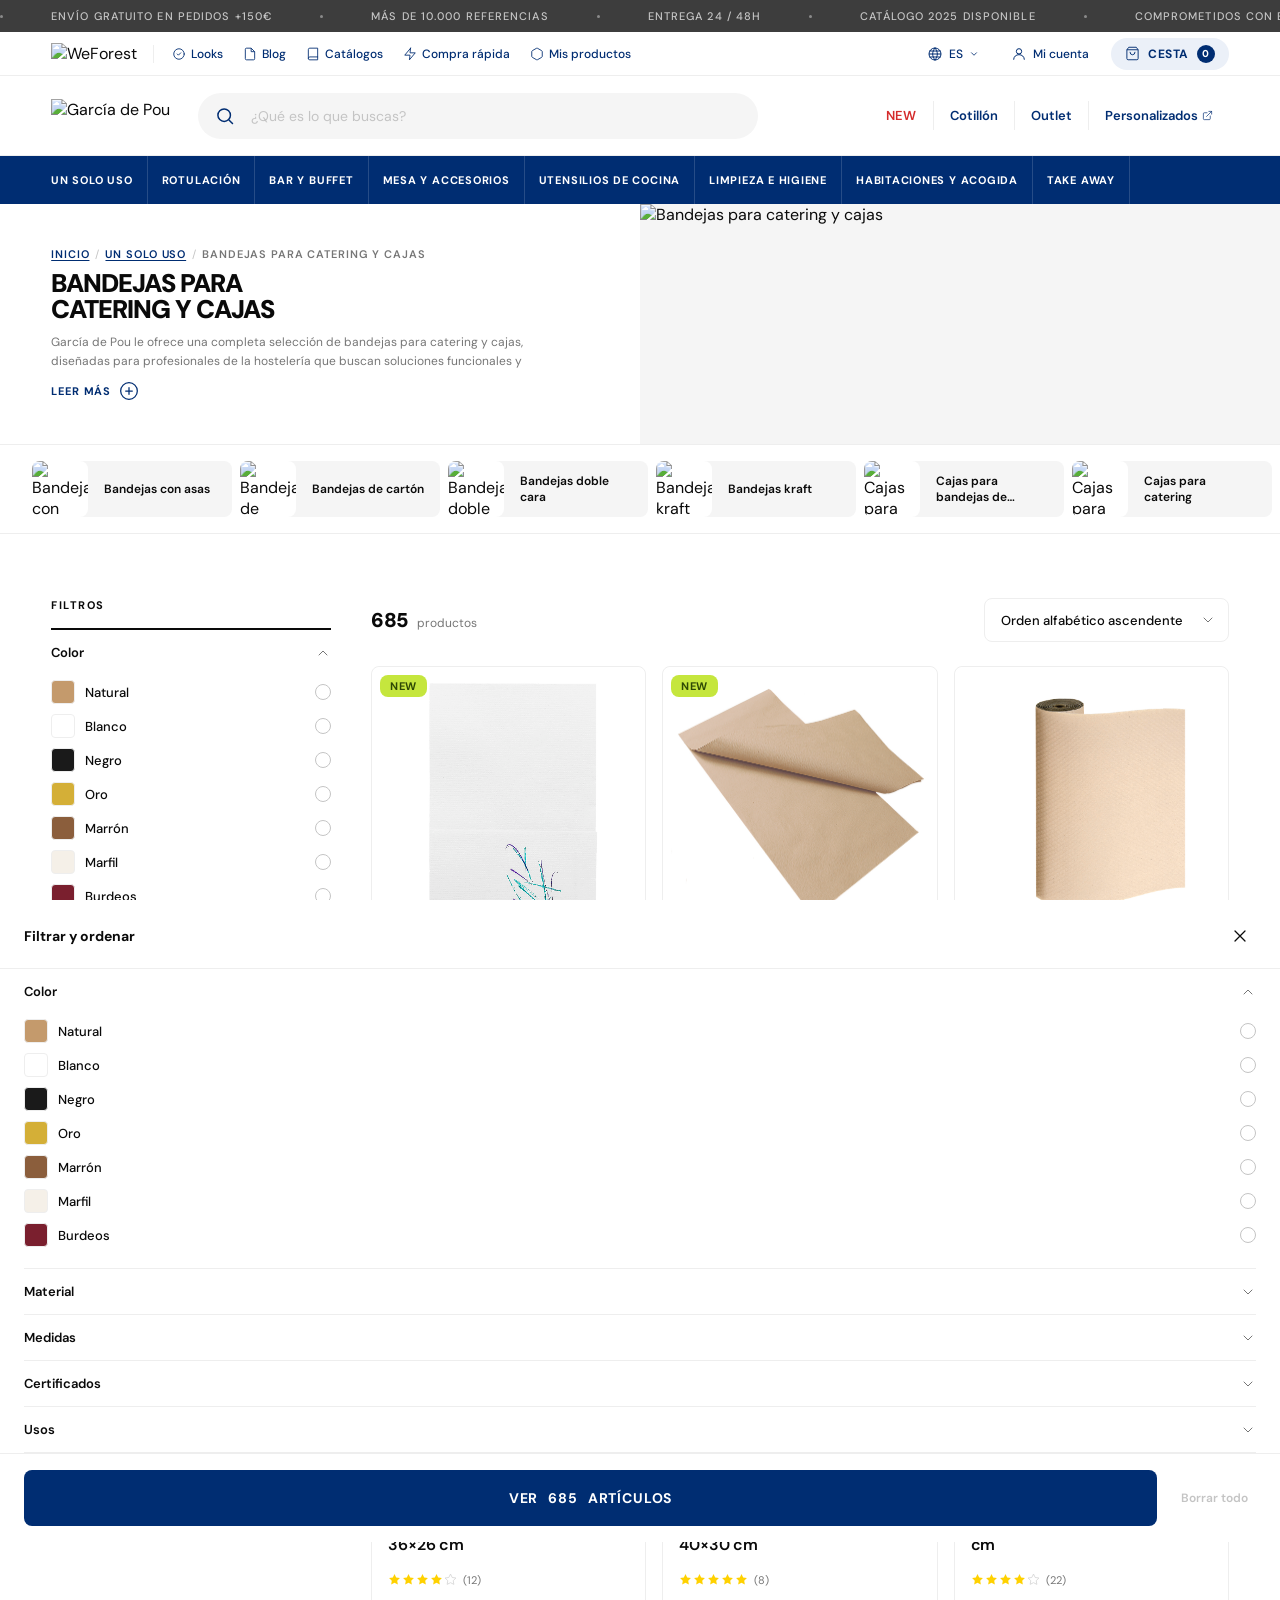
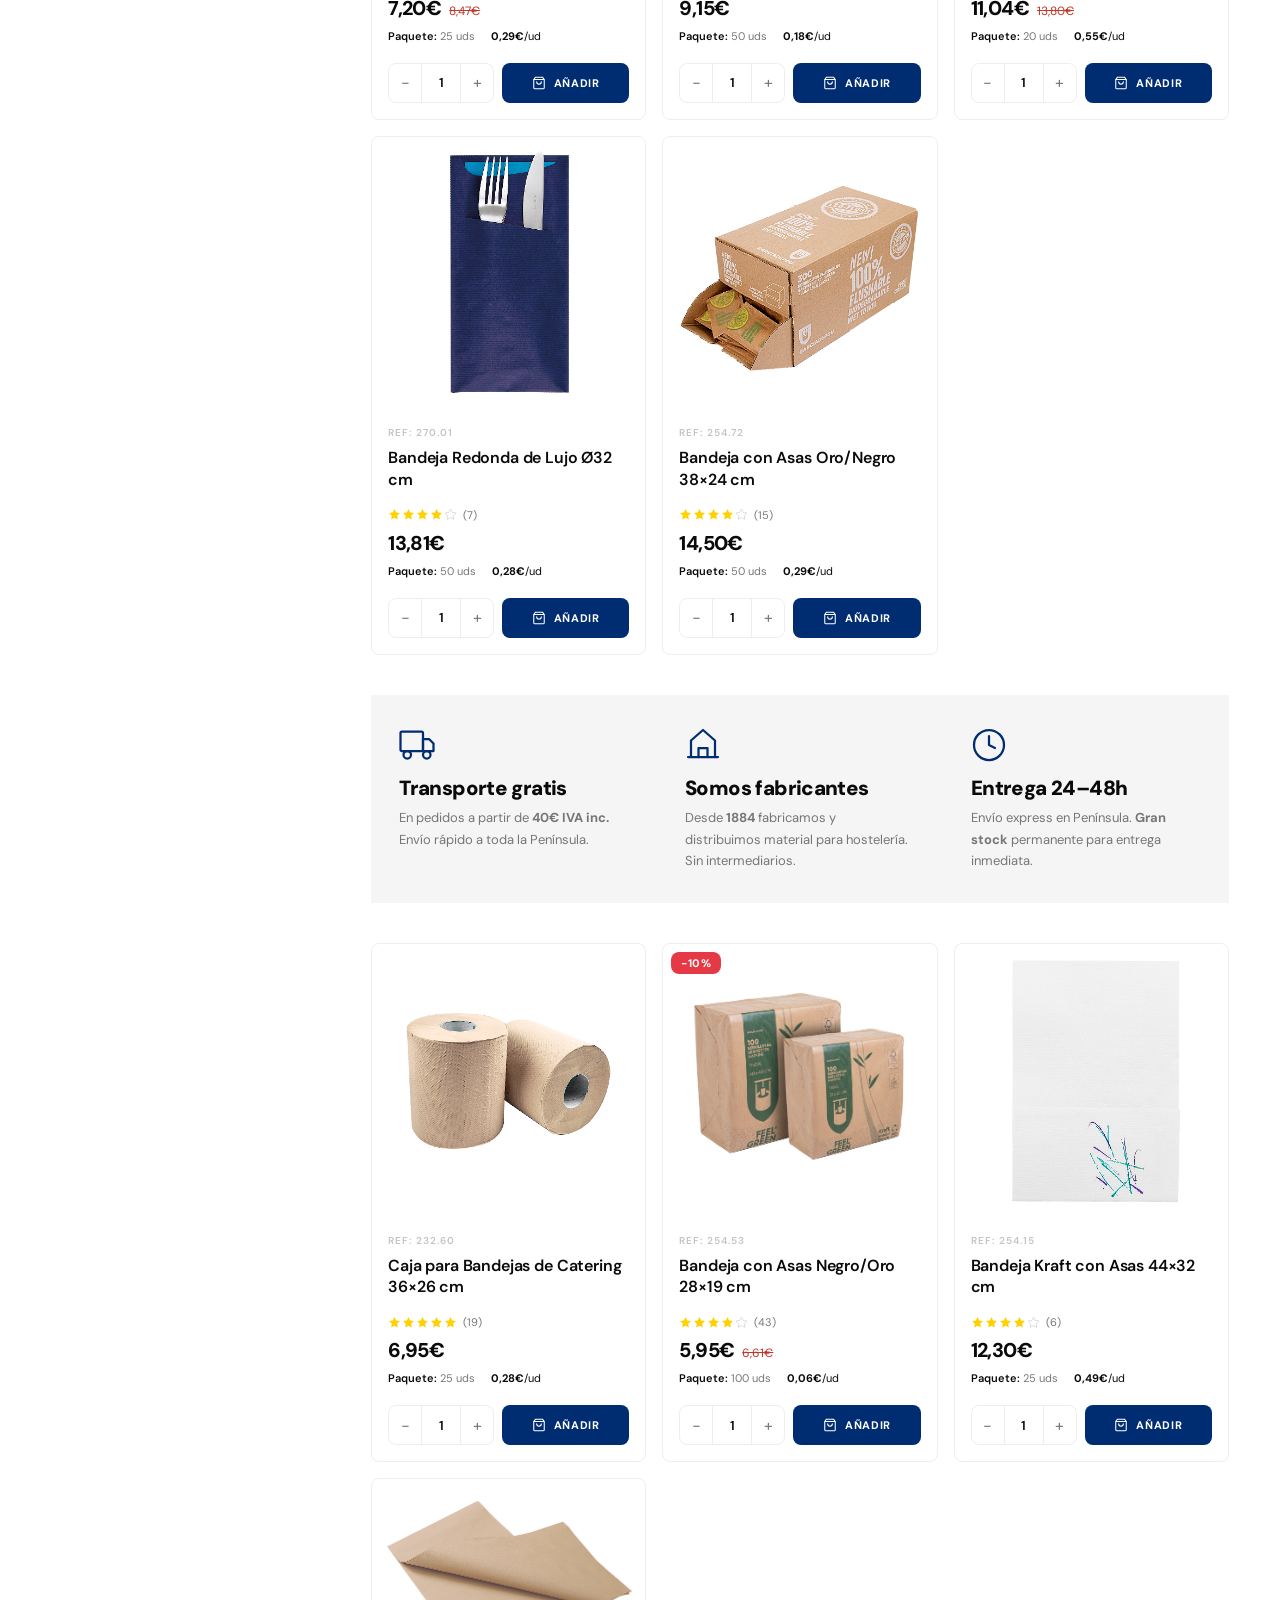
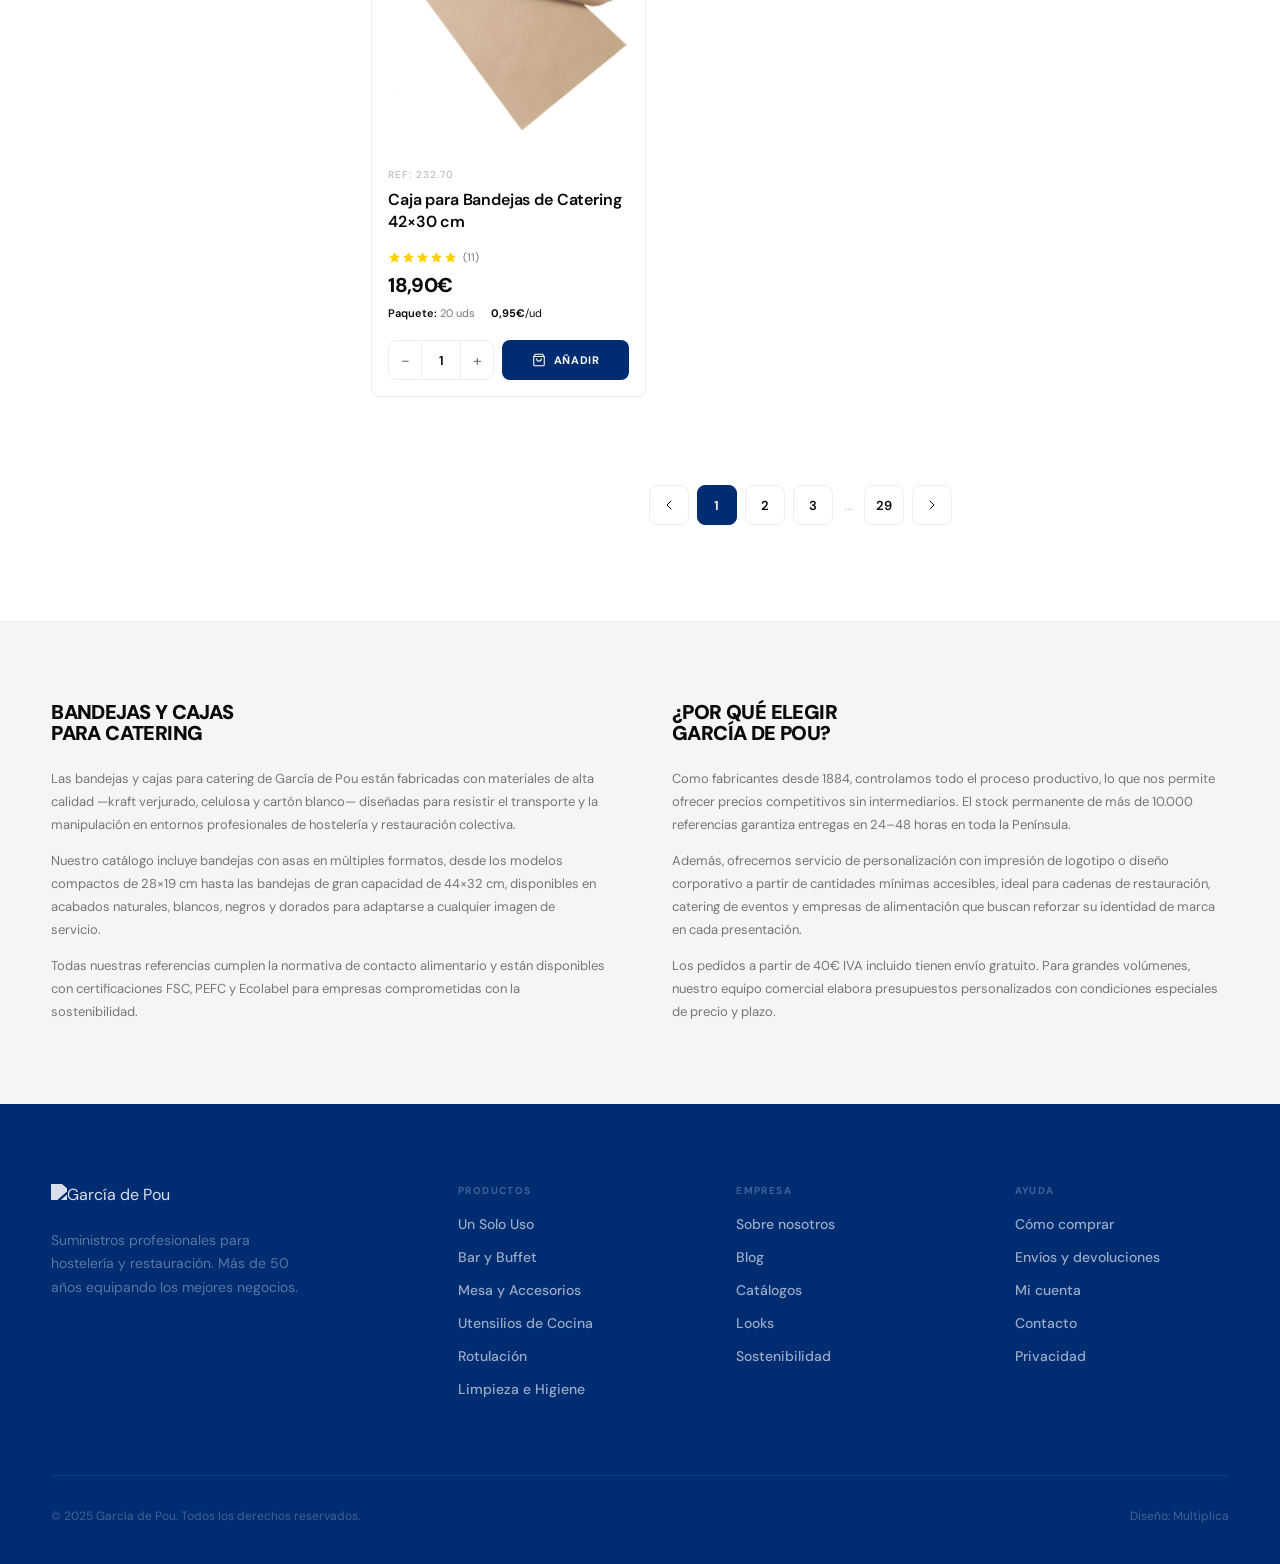
==== commit 78dc50be: "Wire JS render system: header, footer, sectors, looks, pills, filters on all pages - gdpMountHeader/" ====
--- a/category.html
+++ b/category.html
@@ -34,249 +34,7 @@
   <!-- ════════════════════════════════════════
        HEADER
   ════════════════════════════════════════ -->
-  <header class="header" id="header">
-
-    <!-- ── Fila 1: barra de utilidades ── -->
-    <div class="header-utility">
-      <div class="wrap header-utility-inner">
-        <div class="util-left">
-          <a href="#" class="util-partner" aria-label="WeForest — Comprometidos con el medio ambiente">
-            <img src="https://www.garciadepou.com/media/cms/cms/WF_Logo-whiteandcolord-.png" alt="WeForest" class="util-partner-logo">
-          </a>
-          <span class="util-sep" aria-hidden="true"></span>
-          <nav class="util-nav" aria-label="Accesos rápidos">
-            <a href="#">
-              <svg width="14" height="14" viewBox="0 0 24 24" fill="none"><path d="M9 12l2 2 4-4m6 2a9 9 0 11-18 0 9 9 0 0118 0z" stroke="currentColor" stroke-width="1.5" stroke-linecap="round" stroke-linejoin="round"/></svg>
-              Looks
-            </a>
-            <a href="#">
-              <svg width="14" height="14" viewBox="0 0 24 24" fill="none"><path d="M14 2H6a2 2 0 00-2 2v16a2 2 0 002 2h12a2 2 0 002-2V8l-6-6z" stroke="currentColor" stroke-width="1.5" stroke-linejoin="round"/><polyline points="14 2 14 8 20 8" stroke="currentColor" stroke-width="1.5" stroke-linejoin="round"/></svg>
-              Blog
-            </a>
-            <a href="#">
-              <svg width="14" height="14" viewBox="0 0 24 24" fill="none"><path d="M4 19.5A2.5 2.5 0 016.5 17H20" stroke="currentColor" stroke-width="1.5" stroke-linecap="round" stroke-linejoin="round"/><path d="M6.5 2H20v20H6.5A2.5 2.5 0 014 19.5v-15A2.5 2.5 0 016.5 2z" stroke="currentColor" stroke-width="1.5" stroke-linejoin="round"/></svg>
-              Catálogos
-            </a>
-            <a href="#">
-              <svg width="14" height="14" viewBox="0 0 24 24" fill="none"><path d="M13 2L3 14h9l-1 8 10-12h-9l1-8z" stroke="currentColor" stroke-width="1.5" stroke-linecap="round" stroke-linejoin="round"/></svg>
-              Compra rápida
-            </a>
-            <a href="#">
-              <svg width="14" height="14" viewBox="0 0 24 24" fill="none"><path d="M21 16V8a2 2 0 00-1-1.73l-7-4a2 2 0 00-2 0l-7 4A2 2 0 003 8v8a2 2 0 001 1.73l7 4a2 2 0 002 0l7-4A2 2 0 0021 16z" stroke="currentColor" stroke-width="1.5" stroke-linejoin="round"/></svg>
-              Mis productos
-            </a>
-          </nav>
-        </div>
-        <div class="util-right">
-          <div class="util-lang" id="utilLang">
-            <button class="util-lang-btn" aria-haspopup="listbox" aria-expanded="false">
-              <svg width="16" height="16" viewBox="0 0 24 24" fill="none"><circle cx="12" cy="12" r="9" stroke="currentColor" stroke-width="1.5"/><path d="M12 3c-2.2 2.8-3.5 5.6-3.5 9s1.3 6.2 3.5 9" stroke="currentColor" stroke-width="1.5" stroke-linecap="round"/><path d="M12 3c2.2 2.8 3.5 5.6 3.5 9s-1.3 6.2-3.5 9" stroke="currentColor" stroke-width="1.5" stroke-linecap="round"/><path d="M3 12h18M3.5 7.5h17M3.5 16.5h17" stroke="currentColor" stroke-width="1.5"/></svg>
-              <span class="util-lang-current">ES</span>
-              <svg class="util-lang-chevron" width="10" height="10" viewBox="0 0 24 24" fill="none"><path d="M6 9l6 6 6-6" stroke="currentColor" stroke-width="2" stroke-linecap="round" stroke-linejoin="round"/></svg>
-            </button>
-            <ul class="util-lang-dropdown" role="listbox" hidden>
-              <li role="option"><button class="util-lang-opt is-active" data-lang="ES">ES <span>Español</span></button></li>
-              <li role="option"><button class="util-lang-opt" data-lang="EN">EN <span>English</span></button></li>
-              <li role="option"><button class="util-lang-opt" data-lang="FR">FR <span>Français</span></button></li>
-              <li role="option"><button class="util-lang-opt" data-lang="PT">PT <span>Português</span></button></li>
-              <li role="option"><button class="util-lang-opt" data-lang="DE">DE <span>Deutsch</span></button></li>
-            </ul>
-          </div>
-          <a href="#" class="util-account">
-            <svg width="16" height="16" viewBox="0 0 24 24" fill="none"><circle cx="12" cy="8" r="4" stroke="currentColor" stroke-width="1.5"/><path d="M4 20c0-4 3.582-7 8-7s8 3 8 7" stroke="currentColor" stroke-width="1.5" stroke-linecap="round"/></svg>
-            Mi cuenta
-          </a>
-          <div class="cart-pill" role="button" aria-label="Carrito de compra, 0 artículos">
-            <svg width="15" height="15" viewBox="0 0 24 24" fill="none"><path d="M6 2L3 6v14a2 2 0 002 2h14a2 2 0 002-2V6l-3-4z" stroke="currentColor" stroke-width="1.5" stroke-linejoin="round"/><line x1="3" y1="6" x2="21" y2="6" stroke="currentColor" stroke-width="1.5"/><path d="M16 10a4 4 0 01-8 0" stroke="currentColor" stroke-width="1.5" stroke-linecap="round"/></svg>
-            Cesta
-            <span class="cart-count">0</span>
-          </div>
-        </div>
-      </div>
-    </div>
-
-    <!-- ── Fila 2: barra de marca ── -->
-    <div class="header-brand">
-      <div class="wrap header-brand-inner">
-
-        <button class="burger-btn" id="burgerBtn" aria-label="Abrir menú" aria-expanded="false" aria-controls="mobileDrawer">
-          <span></span><span></span><span></span>
-        </button>
-
-        <a href="index.html" class="logo-link" aria-label="García de Pou — Inicio">
-          <img class="logo-img" src="https://www.garciadepou.com/static/version1776292596/frontend/Etailers/gpou/es_ES/images/logo.svg" alt="García de Pou">
-        </a>
-
-        <div class="header-search">
-          <button class="search-btn" aria-label="Buscar">
-            <svg width="20" height="20" viewBox="0 0 24 24" fill="none">
-              <circle cx="11" cy="11" r="7.5" stroke="currentColor" stroke-width="1.8"/>
-              <path d="M17 17l4 4" stroke="currentColor" stroke-width="1.8" stroke-linecap="round"/>
-            </svg>
-          </button>
-          <input type="search" class="search-input" placeholder="¿Qué es lo que buscas?" aria-label="Buscar productos">
-        </div>
-
-        <div class="cart-pill cart-pill-mobile" role="button" aria-label="Carrito de compra, 0 artículos">
-          <svg width="15" height="15" viewBox="0 0 24 24" fill="none"><path d="M6 2L3 6v14a2 2 0 002 2h14a2 2 0 002-2V6l-3-4z" stroke="currentColor" stroke-width="1.5" stroke-linejoin="round"/><line x1="3" y1="6" x2="21" y2="6" stroke="currentColor" stroke-width="1.5"/><path d="M16 10a4 4 0 01-8 0" stroke="currentColor" stroke-width="1.5" stroke-linecap="round"/></svg>
-          <span class="cart-count">0</span>
-        </div>
-
-        <nav class="nav-secondary" aria-label="Secciones especiales">
-          <a href="#" class="nav-new">NEW</a>
-          <a href="#">Cotillón</a>
-          <a href="#">Outlet</a>
-          <a href="#">Personalizados
-            <svg width="11" height="11" viewBox="0 0 24 24" fill="none"><path d="M18 13v6a2 2 0 01-2 2H5a2 2 0 01-2-2V8a2 2 0 012-2h6" stroke="currentColor" stroke-width="1.5" stroke-linecap="round" stroke-linejoin="round"/><polyline points="15 3 21 3 21 9" stroke="currentColor" stroke-width="1.5" stroke-linecap="round" stroke-linejoin="round"/><line x1="10" y1="14" x2="21" y2="3" stroke="currentColor" stroke-width="1.5" stroke-linecap="round"/></svg>
-          </a>
-        </nav>
-      </div>
-    </div>
-
-    <!-- ── Fila 3: nav de categorías ── -->
-    <div class="header-cats">
-      <div class="wrap header-cats-inner">
-
-        <a href="index.html" class="logo-shield" aria-label="García de Pou — Inicio">
-          <svg xmlns="http://www.w3.org/2000/svg" viewBox="0 0 28.3 38" aria-hidden="true">
-            <path fill="currentColor" d="M0 0v18.328c0 9.064 5.722 16.604 14.144 19.525l.355-.123c8.024-2.785 13.787-10.418 13.787-19.402V0H0zm14.148 29.115c-1.99 0-6.72-.693-6.86-3.496L7.278 8.025h1.196v7.468a5.65 5.65 0 0 1 1.09-.642 8.975 8.975 0 0 1 1.681-.556l.383 1.813c-.49.115-.928.262-1.298.43-1.014.461-1.196.908-1.196 1.065 0 .158.182.604 1.196 1.064.929.423 2.277.708 3.817.708s2.889-.285 3.818-.708c1.014-.46 1.196-.906 1.196-1.064 0-.157-.183-.604-1.196-1.065a7.27 7.27 0 0 0-1.409-.455l.417-1.78c1.017.225 2.048.588 2.814 1.14l.023-7.418h1.197l.005 17.464c0 2.91-4.843 3.626-6.865 3.626zm-2.136-16.582h4.262l-.67 5.204h-2.922l-.67-5.204zm9.732-5.54h-7.105v4.547h-.993V6.993H6.543V5.795h15.2v1.198z"/>
-          </svg>
-        </a>
-
-        <nav class="nav-cats" aria-label="Categorías principales">
-          <div class="nav-item">
-            <a href="#" class="nav-item-link">Un Solo Uso</a>
-            <div class="mega-menu" id="megaUnSoloUso" aria-hidden="true">
-              <div class="mega-inner">
-                <div class="wrap mega-wrap">
-                  <div class="mega-desc">
-                    <p class="mega-desc-label label">Un solo uso</p>
-                    <p class="mega-desc-title">Envases desechables para comida y artículos de un solo uso para profesionales de la hostelería</p>
-                    <p class="mega-desc-sub">Restaurantes, hoteles y catering. Más de 6.000 referencias disponibles.</p>
-                    <a href="category.html" class="btn-blue mega-desc-cta">Ver todo Un Solo Uso</a>
-                  </div>
-                  <div class="mega-cols">
-                    <ul class="mega-col">
-                      <li><a href="category.html">Adornas</a></li>
-                      <li><a href="category.html">Aluminio / Film estirable</a></li>
-                      <li><a href="category.html">Baberos</a></li>
-                      <li><a href="category.html">Bandeja comida para llevar</a></li>
-                      <li><a href="category.html">Bandejas de plástico desechables</a></li>
-                      <li><a href="category.html" style="color:var(--blue);font-weight:700">Bandejas para catering y cajas</a></li>
-                      <li><a href="category.html">BIONIC</a></li>
-                      <li><a href="category.html">Blondas</a></li>
-                      <li><a href="category.html">Bolsas de plástico</a></li>
-                      <li><a href="category.html">Caminos de mesa</a></li>
-                      <li><a href="category.html">Conjuntos decorados</a></li>
-                      <li><a href="category.html">Cubiertos desechables</a></li>
-                    </ul>
-                    <ul class="mega-col">
-                      <li><a href="category.html">DRY COTTON</a></li>
-                      <li><a href="category.html">Embalajes</a></li>
-                      <li><a href="category.html">ENVASES DE CARTÓN</a></li>
-                      <li><a href="category.html">Envases compostables</a></li>
-                      <li><a href="category.html">Envases Microondas</a></li>
-                      <li><a href="category.html">Envases de plástico</a></li>
-                      <li><a href="category.html">Etiquetas adhesivas</a></li>
-                      <li><a href="category.html">FEEL GREEN</a></li>
-                      <li><a href="category.html">Madera y Bambú</a></li>
-                      <li><a href="category.html">Manteles de papel</a></li>
-                      <li><a href="category.html">Manteles individuales</a></li>
-                      <li><a href="category.html">PAROLE</a></li>
-                    </ul>
-                    <ul class="mega-col">
-                      <li><a href="category.html">Pajitas</a></li>
-                      <li><a href="category.html">Papel Antigrasa</a></li>
-                      <li><a href="category.html">Pastelería</a></li>
-                      <li><a href="category.html">Posavasas</a></li>
-                      <li><a href="category.html">Servilletas de papel</a></li>
-                      <li><a href="category.html">THEPACK</a></li>
-                      <li><a href="category.html">TIMES</a></li>
-                      <li><a href="category.html">Toallitas impregnadas</a></li>
-                      <li><a href="category.html">Vajilla desechable</a></li>
-                      <li><a href="category.html">Vasos desechables</a></li>
-                      <li><a href="category.html">WOOD</a></li>
-                    </ul>
-                  </div>
-                </div>
-                <button class="mega-close" aria-label="Cerrar menú">
-                  <svg width="16" height="16" viewBox="0 0 24 24" fill="none"><line x1="5" y1="5" x2="19" y2="19" stroke="currentColor" stroke-width="2" stroke-linecap="round"/><line x1="19" y1="5" x2="5" y2="19" stroke="currentColor" stroke-width="2" stroke-linecap="round"/></svg>
-                </button>
-              </div>
-              <div class="mega-footer">
-                <div class="wrap mega-footer-inner">
-                  <strong>Más de 6.000 productos para la hostelería y restauración</strong>
-                  <span>Gran stock en menaje y material de un solo uso</span>
-                </div>
-              </div>
-            </div>
-          </div>
-          <a href="#">Rotulación</a>
-          <a href="#">Bar y Buffet</a>
-          <a href="#">Mesa y Accesorios</a>
-          <a href="#">Utensilios de Cocina</a>
-          <a href="#">Limpieza e Higiene</a>
-          <a href="#">Habitaciones y Acogida</a>
-          <a href="#">Take Away</a>
-        </nav>
-
-        <div class="cart-pill sticky-only" role="button" aria-label="Carrito de compra">
-          <svg width="15" height="15" viewBox="0 0 24 24" fill="none"><path d="M6 2L3 6v14a2 2 0 002 2h14a2 2 0 002-2V6l-3-4z" stroke="currentColor" stroke-width="1.5" stroke-linejoin="round"/><line x1="3" y1="6" x2="21" y2="6" stroke="currentColor" stroke-width="1.5"/><path d="M16 10a4 4 0 01-8 0" stroke="currentColor" stroke-width="1.5" stroke-linecap="round"/></svg>
-          <span class="cart-count">0</span>
-        </div>
-
-      </div>
-    </div>
-
-  </header>
-
-  <!-- ════════════════════════════════════════
-       MOBILE DRAWER
-  ════════════════════════════════════════ -->
-  <div class="drawer-overlay" id="drawerOverlay" hidden></div>
-  <aside class="mobile-drawer" id="mobileDrawer" aria-hidden="true">
-    <div class="drawer-head">
-      <a href="index.html" class="drawer-logo" aria-label="García de Pou — Inicio">
-        <svg xmlns="http://www.w3.org/2000/svg" viewBox="0 0 28.3 38" width="24" height="32" aria-hidden="true">
-          <path fill="#002D72" d="M0 0v18.328c0 9.064 5.722 16.604 14.144 19.525l.355-.123c8.024-2.785 13.787-10.418 13.787-19.402V0H0zm14.148 29.115c-1.99 0-6.72-.693-6.86-3.496L7.278 8.025h1.196v7.468a5.65 5.65 0 0 1 1.09-.642 8.975 8.975 0 0 1 1.681-.556l.383 1.813c-.49.115-.928.262-1.298.43-1.014.461-1.196.908-1.196 1.065 0 .158.182.604 1.196 1.064.929.423 2.277.708 3.817.708s2.889-.285 3.818-.708c1.014-.46 1.196-.906 1.196-1.064 0-.157-.183-.604-1.196-1.065a7.27 7.27 0 0 0-1.409-.455l.417-1.78c1.017.225 2.048.588 2.814 1.14l.023-7.418h1.197l.005 17.464c0 2.91-4.843 3.626-6.865 3.626zm-2.136-16.582h4.262l-.67 5.204h-2.922l-.67-5.204zm9.732-5.54h-7.105v4.547h-.993V6.993H6.543V5.795h15.2v1.198z"/>
-        </svg>
-        <span>García de Pou</span>
-      </a>
-      <button class="drawer-close" id="drawerClose" aria-label="Cerrar menú">
-        <svg width="18" height="18" viewBox="0 0 24 24" fill="none"><line x1="5" y1="5" x2="19" y2="19" stroke="currentColor" stroke-width="2" stroke-linecap="round"/><line x1="19" y1="5" x2="5" y2="19" stroke="currentColor" stroke-width="2" stroke-linecap="round"/></svg>
-      </button>
-    </div>
-    <div class="drawer-body">
-      <p class="drawer-label">Categorías</p>
-      <nav class="drawer-nav" aria-label="Categorías principales">
-        <a href="#">Un Solo Uso</a>
-        <a href="#">Rotulación</a>
-        <a href="#">Bar y Buffet</a>
-        <a href="#">Mesa y Accesorios</a>
-        <a href="#">Utensilios de Cocina</a>
-        <a href="#">Limpieza e Higiene</a>
-        <a href="#">Habitaciones y Acogida</a>
-        <a href="#">Take Away</a>
-      </nav>
-      <p class="drawer-label">Destacados</p>
-      <nav class="drawer-nav drawer-nav-sm" aria-label="Secciones especiales">
-        <a href="#"><span class="drawer-badge">NEW</span> Novedades</a>
-        <a href="#">Cotillón</a>
-        <a href="#">Outlet</a>
-        <a href="#">Personalizados</a>
-        <a href="#">Looks</a>
-        <a href="#">Blog</a>
-        <a href="#">Catálogos</a>
-        <a href="#">Compra rápida</a>
-      </nav>
-      <div class="drawer-footer">
-        <a href="#" class="btn btn-outline-blue" style="width:100%; justify-content:center;">
-          <svg width="16" height="16" viewBox="0 0 24 24" fill="none" style="margin-right:8px"><circle cx="12" cy="8" r="4" stroke="currentColor" stroke-width="1.8"/><path d="M4 20c0-4 3.582-7 8-7s8 3 8 7" stroke="currentColor" stroke-width="1.8" stroke-linecap="round"/></svg>
-          Mi cuenta
-        </a>
-      </div>
-    </div>
-  </aside>
+  <div id="gdpHeader"></div>
 
   <!-- ════════════════════════════════════════
        CATEGORY BANNER — título e imagen de cabecera
@@ -479,90 +237,9 @@
             </button>
           </div>
 
-          <!-- Color -->
-          <div class="cat-filter is-open">
-            <div class="cat-filter-hd">
-              <div class="cat-filter-hd-l"><span class="cat-filter-name">Color</span><span class="cat-filter-cnt" hidden></span></div>
-              <svg class="cat-filter-chevron" width="16" height="16" viewBox="0 0 24 24" fill="none"><path d="M6 9l6 6 6-6" stroke="currentColor" stroke-width="1.5" stroke-linecap="round" stroke-linejoin="round"/></svg>
-            </div>
-            <div class="cat-filter-body"><div class="cat-filter-bd">
-              <div class="cat-colors">
-                <div class="cat-color"><div class="cat-color-l"><span class="cat-color-sw" style="background:#C49A6C"></span><span class="cat-color-lbl">Natural</span></div><span class="cat-radio"></span></div>
-                <div class="cat-color"><div class="cat-color-l"><span class="cat-color-sw" style="background:#FFFFFF"></span><span class="cat-color-lbl">Blanco</span></div><span class="cat-radio"></span></div>
-                <div class="cat-color"><div class="cat-color-l"><span class="cat-color-sw" style="background:#1A1A1A"></span><span class="cat-color-lbl">Negro</span></div><span class="cat-radio"></span></div>
-                <div class="cat-color"><div class="cat-color-l"><span class="cat-color-sw" style="background:#D4AF37"></span><span class="cat-color-lbl">Oro</span></div><span class="cat-radio"></span></div>
-                <div class="cat-color"><div class="cat-color-l"><span class="cat-color-sw" style="background:#8B5E3C"></span><span class="cat-color-lbl">Marrón</span></div><span class="cat-radio"></span></div>
-                <div class="cat-color"><div class="cat-color-l"><span class="cat-color-sw" style="background:#F5F0E8"></span><span class="cat-color-lbl">Marfil</span></div><span class="cat-radio"></span></div>
-                <div class="cat-color"><div class="cat-color-l"><span class="cat-color-sw" style="background:#7A1F2E"></span><span class="cat-color-lbl">Burdeos</span></div><span class="cat-radio"></span></div>
-              </div>
-            </div></div>
-          </div>
-
-          <!-- Material -->
-          <div class="cat-filter">
-            <div class="cat-filter-hd">
-              <div class="cat-filter-hd-l"><span class="cat-filter-name">Material</span><span class="cat-filter-cnt" hidden></span></div>
-              <svg class="cat-filter-chevron" width="16" height="16" viewBox="0 0 24 24" fill="none"><path d="M6 9l6 6 6-6" stroke="currentColor" stroke-width="1.5" stroke-linecap="round" stroke-linejoin="round"/></svg>
-            </div>
-            <div class="cat-filter-body"><div class="cat-filter-bd">
-              <label class="cat-check"><span class="cat-check-box"></span><span class="cat-check-lbl">Kraft verjurado</span></label>
-              <label class="cat-check"><span class="cat-check-box"></span><span class="cat-check-lbl">Celulosa</span></label>
-              <label class="cat-check"><span class="cat-check-box"></span><span class="cat-check-lbl">Cartón blanco</span></label>
-              <label class="cat-check"><span class="cat-check-box"></span><span class="cat-check-lbl">Cartón reciclado</span></label>
-              <label class="cat-check"><span class="cat-check-box"></span><span class="cat-check-lbl">Bambú</span></label>
-            </div></div>
-          </div>
-
-          <!-- Medidas -->
-          <div class="cat-filter">
-            <div class="cat-filter-hd">
-              <div class="cat-filter-hd-l"><span class="cat-filter-name">Medidas</span><span class="cat-filter-cnt" hidden></span></div>
-              <svg class="cat-filter-chevron" width="16" height="16" viewBox="0 0 24 24" fill="none"><path d="M6 9l6 6 6-6" stroke="currentColor" stroke-width="1.5" stroke-linecap="round" stroke-linejoin="round"/></svg>
-            </div>
-            <div class="cat-filter-body"><div class="cat-filter-bd">
-              <label class="cat-check"><span class="cat-check-box"></span><span class="cat-check-lbl">28×19 cm</span></label>
-              <label class="cat-check"><span class="cat-check-box"></span><span class="cat-check-lbl">30×22 cm</span></label>
-              <label class="cat-check"><span class="cat-check-box"></span><span class="cat-check-lbl">33×23 cm</span></label>
-              <label class="cat-check"><span class="cat-check-box"></span><span class="cat-check-lbl">38×24 cm</span></label>
-              <label class="cat-check"><span class="cat-check-box"></span><span class="cat-check-lbl">40×30 cm</span></label>
-              <label class="cat-check"><span class="cat-check-box"></span><span class="cat-check-lbl">42×32 cm</span></label>
-              <label class="cat-check"><span class="cat-check-box"></span><span class="cat-check-lbl">44×32 cm</span></label>
-              <label class="cat-check"><span class="cat-check-box"></span><span class="cat-check-lbl">Ø32 cm</span></label>
-            </div></div>
-          </div>
-
-          <!-- Certificados -->
-          <div class="cat-filter">
-            <div class="cat-filter-hd">
-              <div class="cat-filter-hd-l"><span class="cat-filter-name">Certificados</span><span class="cat-filter-cnt" hidden></span></div>
-              <svg class="cat-filter-chevron" width="16" height="16" viewBox="0 0 24 24" fill="none"><path d="M6 9l6 6 6-6" stroke="currentColor" stroke-width="1.5" stroke-linecap="round" stroke-linejoin="round"/></svg>
-            </div>
-            <div class="cat-filter-body"><div class="cat-filter-bd">
-              <label class="cat-check"><span class="cat-check-box"></span><span class="cat-check-lbl">Contacto alimentario</span></label>
-              <label class="cat-check"><span class="cat-check-box"></span><span class="cat-check-lbl">FSC</span></label>
-              <label class="cat-check"><span class="cat-check-box"></span><span class="cat-check-lbl">PEFC</span></label>
-              <label class="cat-check"><span class="cat-check-box"></span><span class="cat-check-lbl">Ecolabel</span></label>
-              <label class="cat-check"><span class="cat-check-box"></span><span class="cat-check-lbl">Registro sanitario</span></label>
-              <label class="cat-check"><span class="cat-check-box"></span><span class="cat-check-lbl">Reach</span></label>
-            </div></div>
-          </div>
-
-          <!-- Usos -->
-          <div class="cat-filter">
-            <div class="cat-filter-hd">
-              <div class="cat-filter-hd-l"><span class="cat-filter-name">Usos</span><span class="cat-filter-cnt" hidden></span></div>
-              <svg class="cat-filter-chevron" width="16" height="16" viewBox="0 0 24 24" fill="none"><path d="M6 9l6 6 6-6" stroke="currentColor" stroke-width="1.5" stroke-linecap="round" stroke-linejoin="round"/></svg>
-            </div>
-            <div class="cat-filter-body"><div class="cat-filter-bd">
-              <label class="cat-check"><span class="cat-check-box"></span><span class="cat-check-lbl">Biodegradable</span></label>
-              <label class="cat-check"><span class="cat-check-box"></span><span class="cat-check-lbl">Reciclable</span></label>
-              <label class="cat-check"><span class="cat-check-box"></span><span class="cat-check-lbl">Compostable</span></label>
-              <label class="cat-check"><span class="cat-check-box"></span><span class="cat-check-lbl">Apto microondas</span></label>
-              <label class="cat-check"><span class="cat-check-box"></span><span class="cat-check-lbl">Contiene fibras recicladas</span></label>
-            </div></div>
-          </div>
-
-        </aside>
+          <div id="catFilters"></div>
+
+                </aside>
 
         <!-- ── Main ── -->
         <div class="cat-main">
@@ -921,51 +598,7 @@
   <!-- ════════════════════════════════════════
        FOOTER
   ════════════════════════════════════════ -->
-  <footer class="footer">
-    <div class="wrap">
-      <div class="footer-top">
-        <div class="footer-brand">
-          <img class="footer-logo" src="https://www.garciadepou.com/static/version1776292596/frontend/Etailers/gpou/es_ES/images/logo.svg" alt="García de Pou" width="150" height="21">
-          <p>Suministros profesionales para hostelería y restauración. Más de 50 años equipando los mejores negocios.</p>
-        </div>
-        <div class="footer-col">
-          <h4>Productos</h4>
-          <ul>
-            <li><a href="#">Un Solo Uso</a></li>
-            <li><a href="#">Bar y Buffet</a></li>
-            <li><a href="#">Mesa y Accesorios</a></li>
-            <li><a href="#">Utensilios de Cocina</a></li>
-            <li><a href="#">Rotulación</a></li>
-            <li><a href="#">Limpieza e Higiene</a></li>
-          </ul>
-        </div>
-        <div class="footer-col">
-          <h4>Empresa</h4>
-          <ul>
-            <li><a href="#">Sobre nosotros</a></li>
-            <li><a href="#">Blog</a></li>
-            <li><a href="#">Catálogos</a></li>
-            <li><a href="#">Looks</a></li>
-            <li><a href="#">Sostenibilidad</a></li>
-          </ul>
-        </div>
-        <div class="footer-col">
-          <h4>Ayuda</h4>
-          <ul>
-            <li><a href="#">Cómo comprar</a></li>
-            <li><a href="#">Envíos y devoluciones</a></li>
-            <li><a href="#">Mi cuenta</a></li>
-            <li><a href="#">Contacto</a></li>
-            <li><a href="#">Privacidad</a></li>
-          </ul>
-        </div>
-      </div>
-      <div class="footer-bottom">
-        <span>© 2025 García de Pou. Todos los derechos reservados.</span>
-        <span>Diseño: Multiplica</span>
-      </div>
-    </div>
-  </footer>
+  <div id="gdpFooter"></div>
 
   <!-- ════════════════════════════════════════
        FILTER DRAWER (mobile)
@@ -1079,6 +712,29 @@
 
   <script>
     /* ── DATA: render cat grids ── */
+
+    gdpMountHeader({activeCat: 'Un Solo Uso'});
+    gdpMountFooter();
+
+    (function() {
+      const filtersData = [
+        { type:'color', name:'Color', open:true, options:[
+            { label:'Natural', color:'#C49A6C' },
+            { label:'Blanco',  color:'#FFFFFF' },
+            { label:'Negro',   color:'#1A1A1A' },
+            { label:'Oro',     color:'#D4AF37' },
+            { label:'Marrón',  color:'#8B5E3C' },
+            { label:'Marfil',  color:'#F5F0E8' },
+            { label:'Burdeos', color:'#7A1F2E' }
+          ]},
+        { type:'checkbox', name:'Material', options:['Kraft verjurado','Celulosa','Cartón blanco','Cartón reciclado','Bambú'] },
+        { type:'checkbox', name:'Medidas',  options:['28×19 cm','30×22 cm','33×23 cm','38×24 cm','40×30 cm','42×32 cm','44×32 cm','Ø32 cm'] },
+        { type:'checkbox', name:'Certificados', options:['Contacto alimentario','FSC','PEFC','Ecolabel','Registro sanitario','Reach'] },
+        { type:'checkbox', name:'Usos', options:['Biodegradable','Reciclable','Compostable','Apto microondas','Contiene fibras recicladas'] }
+      ];
+      document.getElementById('catFilters').innerHTML = filtersData.map(gdpFilter).join('');
+    })();
+
     (function() {
       const catGrid1Data = [
         { href:'product.html', img:'img/product/GDP_101.01_C.jpg', alt:'Bandeja Kraft con Asas 28x19 cm',
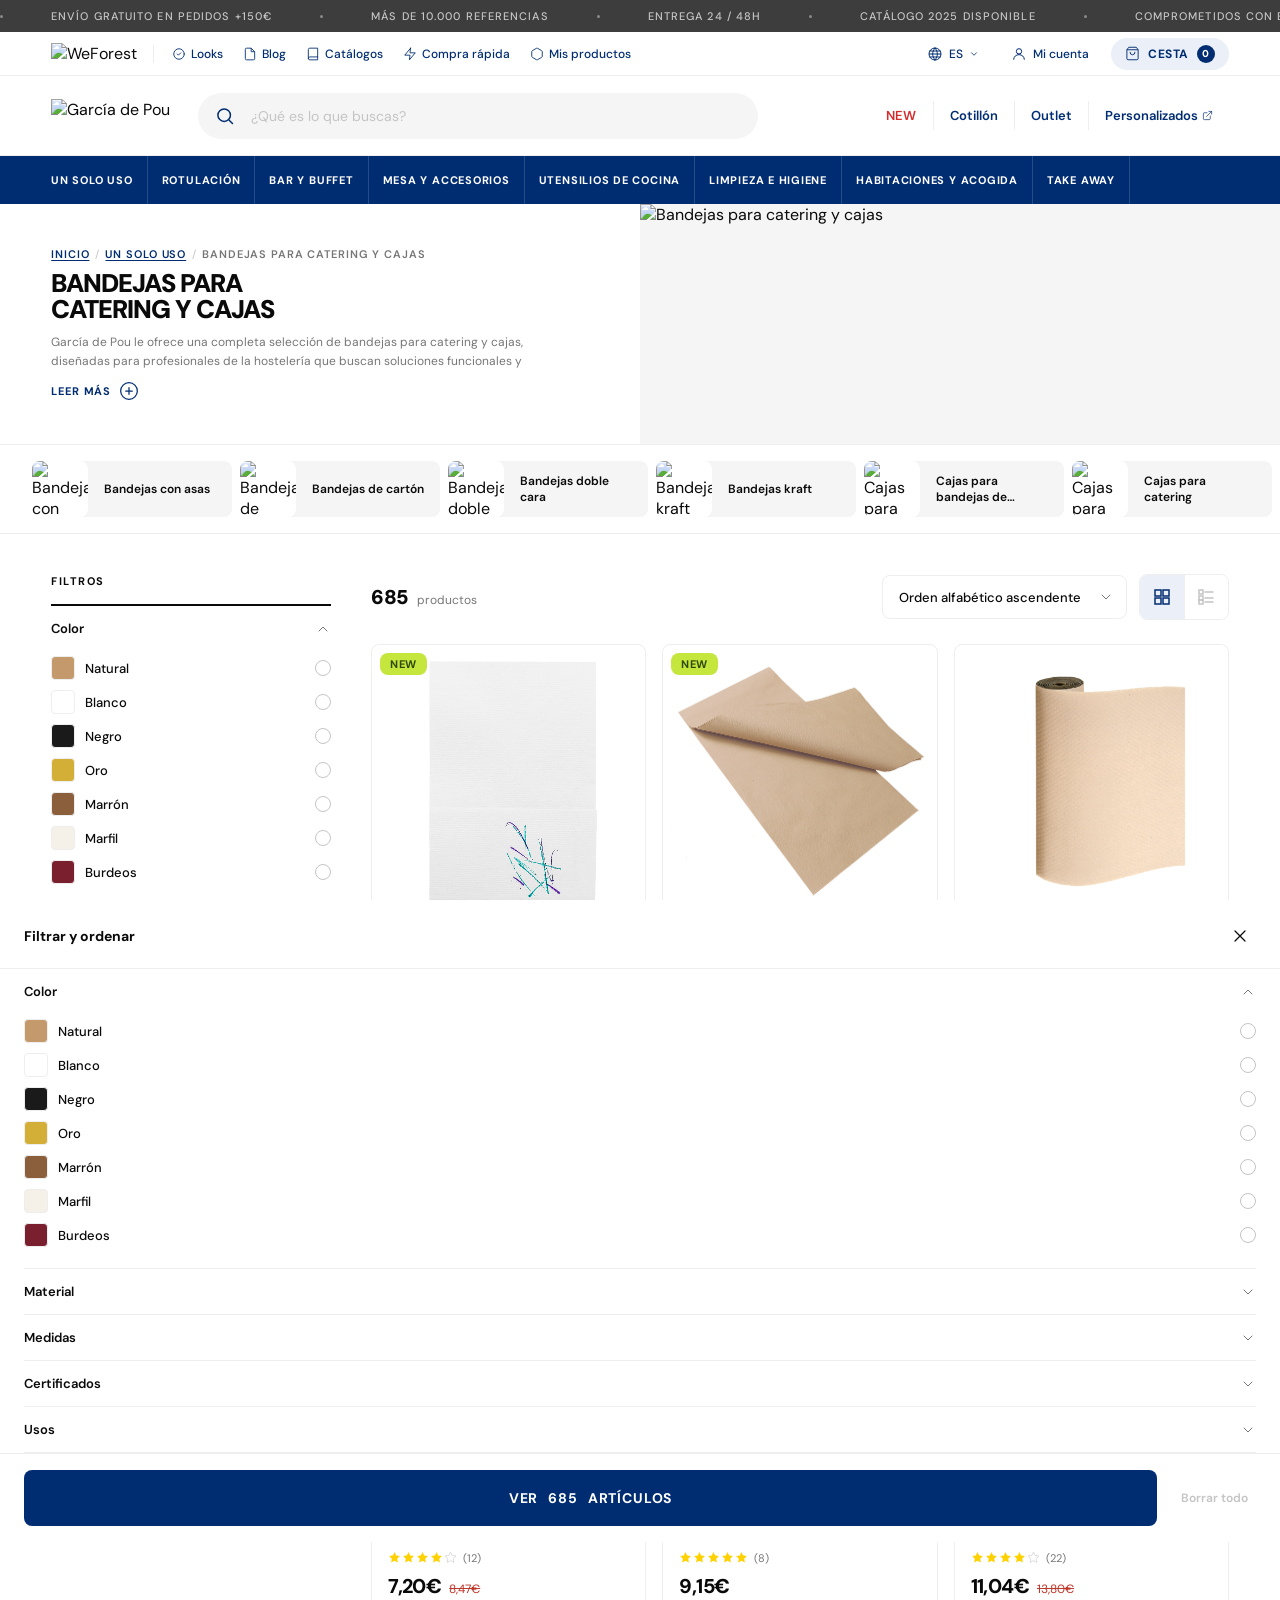
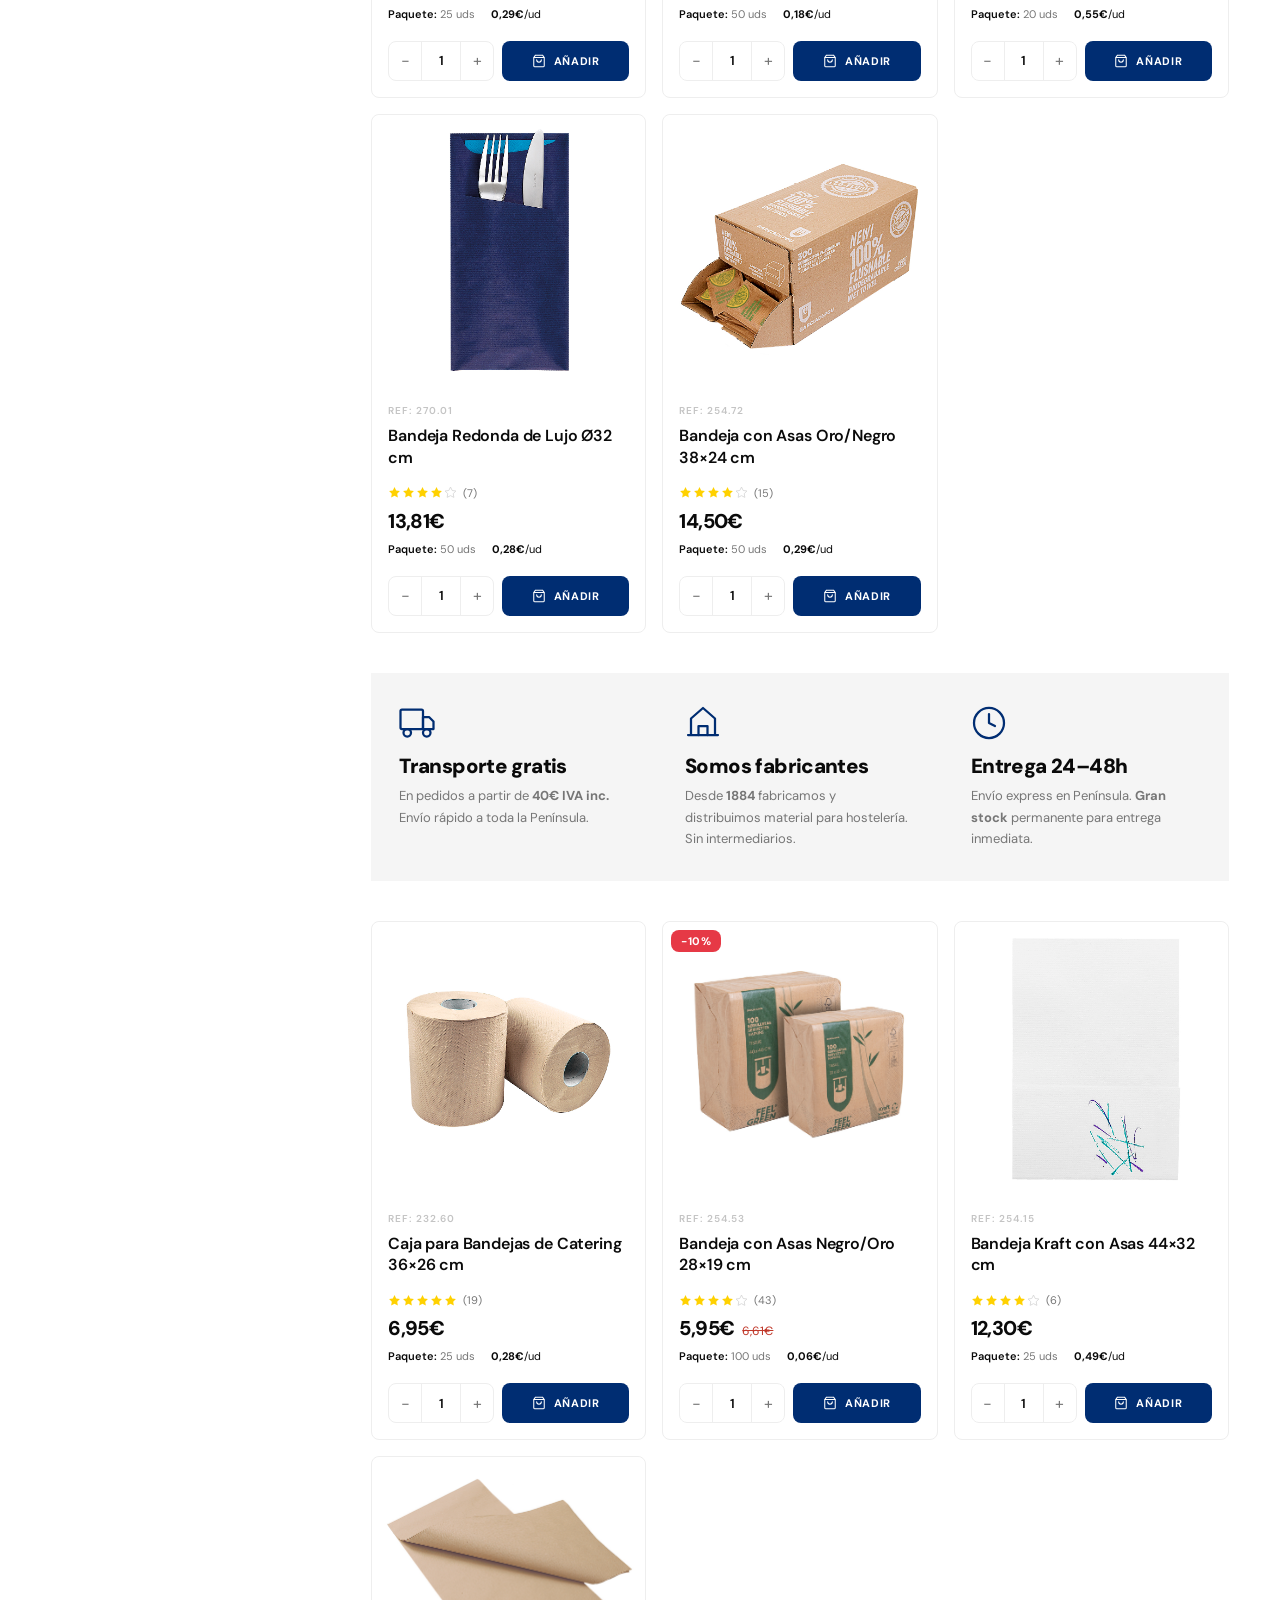
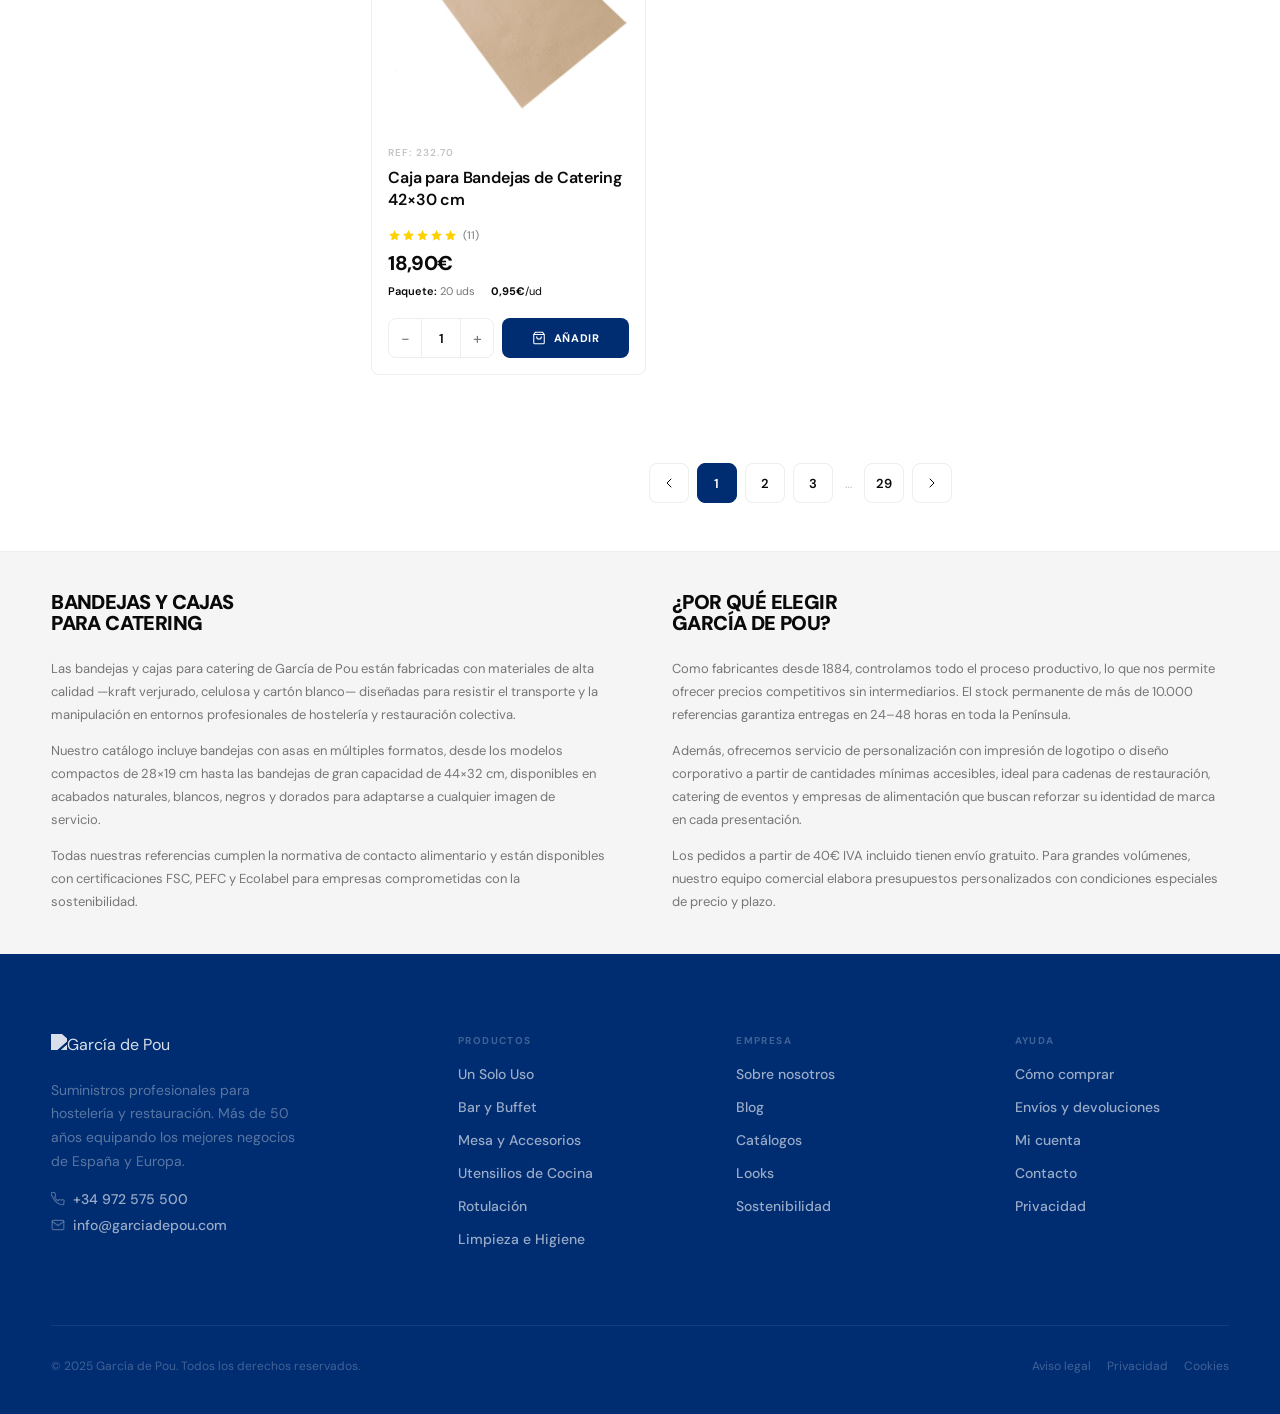
==== commit cee18ff8: "Category list/grid toggle, PDP sticky add-to-cart bar, mobile card layout fixes - Category: add grid" ====
--- a/category.html
+++ b/category.html
@@ -37,6 +37,11 @@
   <div id="gdpHeader"></div>
 
   <!-- ════════════════════════════════════════
+       BREADCRUMB STRIP (mobile only — rendered by JS)
+  ════════════════════════════════════════ -->
+  <div id="gdpBreadcrumb"></div>
+
+  <!-- ════════════════════════════════════════
        CATEGORY BANNER — título e imagen de cabecera
   ════════════════════════════════════════ -->
   <section class="cat-banner" id="cat-banner">
@@ -246,14 +251,24 @@
 
           <div class="cat-products-hd">
             <p class="cat-count">685 <span>productos</span></p>
-            <select class="cat-sort" aria-label="Ordenar por">
-              <option>Orden alfabético ascendente</option>
-              <option>Orden alfabético descendente</option>
-              <option>Precio: menor a mayor</option>
-              <option>Precio: mayor a menor</option>
-              <option>Más valorados</option>
-              <option>Novedades</option>
-            </select>
+            <div class="cat-products-hd-right">
+              <select class="cat-sort" aria-label="Ordenar por">
+                <option>Orden alfabético ascendente</option>
+                <option>Orden alfabético descendente</option>
+                <option>Precio: menor a mayor</option>
+                <option>Precio: mayor a menor</option>
+                <option>Más valorados</option>
+                <option>Novedades</option>
+              </select>
+              <div class="cat-view-toggle" id="catViewToggle" aria-label="Cambiar vista">
+                <button class="cat-view-btn is-active" data-view="grid" aria-label="Vista cuadrícula" title="Vista cuadrícula">
+                  <svg width="16" height="16" viewBox="0 0 16 16" fill="none" aria-hidden="true"><rect x="1" y="1" width="6" height="6" stroke="currentColor" stroke-width="1.5"/><rect x="9" y="1" width="6" height="6" stroke="currentColor" stroke-width="1.5"/><rect x="1" y="9" width="6" height="6" stroke="currentColor" stroke-width="1.5"/><rect x="9" y="9" width="6" height="6" stroke="currentColor" stroke-width="1.5"/></svg>
+                </button>
+                <button class="cat-view-btn" data-view="list" aria-label="Vista lista" title="Vista lista">
+                  <svg width="16" height="16" viewBox="0 0 16 16" fill="none" aria-hidden="true"><rect x="1" y="1" width="4" height="4" stroke="currentColor" stroke-width="1.5"/><line x1="7" y1="3" x2="15" y2="3" stroke="currentColor" stroke-width="1.5" stroke-linecap="round"/><rect x="1" y="7" width="4" height="4" stroke="currentColor" stroke-width="1.5"/><line x1="7" y1="9" x2="15" y2="9" stroke="currentColor" stroke-width="1.5" stroke-linecap="round"/><rect x="1" y="11" width="4" height="4" stroke="currentColor" stroke-width="1.5"/><line x1="7" y1="13" x2="15" y2="13" stroke="currentColor" stroke-width="1.5" stroke-linecap="round"/></svg>
+                </button>
+              </div>
+            </div>
           </div>
 
           <!-- ── Grid 1 ── -->
@@ -715,6 +730,10 @@
 
     gdpMountHeader({activeCat: 'Un Solo Uso'});
     gdpMountFooter();
+    gdpMountBreadcrumb([
+      { href: '#', label: 'Un Solo Uso' },
+      { label: 'Bandejas para catering y cajas' }
+    ]);
 
     (function() {
       const filtersData = [
@@ -1106,6 +1125,20 @@
         });
       });
     })();
+
+    // Grid / List view toggle
+    (function () {
+      const toggle = document.getElementById('catViewToggle');
+      if (!toggle) return;
+      const grids = ['catGrid1', 'catGrid2'].map(id => document.getElementById(id)).filter(Boolean);
+      toggle.addEventListener('click', function (e) {
+        const btn = e.target.closest('.cat-view-btn');
+        if (!btn) return;
+        const isList = btn.dataset.view === 'list';
+        toggle.querySelectorAll('.cat-view-btn').forEach(b => b.classList.toggle('is-active', b === btn));
+        grids.forEach(g => g.classList.toggle('cat-grid--list', isList));
+      });
+    })();
   </script>
 </body>
 </html>
--- a/styles.css
+++ b/styles.css
@@ -8,6 +8,7 @@
   font-family: 'DM Sans', system-ui, sans-serif;
   background: #fff;
   color: #0A0A0A;
+  overflow-x: clip;
 }
 img { display: block; width: 100%; height: 100%; object-fit: cover; }
 a { color: inherit; text-decoration: none; cursor: pointer; }
@@ -54,6 +55,28 @@
   --fs-2xl:  20px;   /* precios, headings */
   --fs-3xl:  24px;   /* headings grandes */
   --fs-4xl:  32px;   /* hero accents */
+
+  /* ── Escala de espaciado — 8-point grid ──────────────────────────────────
+     Usar SIEMPRE estas variables para padding, margin y gap.
+     Nunca valores px literales en propiedades de espaciado.
+     Nomenclatura: --sp-N donde N = píxeles exactos (múltiplo de 8).
+     Excepciones tipográficas menores (2–6px para iconografía) pueden ser literales.
+  ──────────────────────────────────────────────────────────────────────── */
+  --sp-4:   4px;    /* medio paso — solo detalles de iconografía */
+  --sp-8:   8px;
+  --sp-12:  12px;   /* 1.5 × 8 — gaps compactos */
+  --sp-16:  16px;
+  --sp-20:  20px;   /* 2.5 × 8 */
+  --sp-24:  24px;
+  --sp-32:  32px;
+  --sp-40:  40px;
+  --sp-48:  48px;
+  --sp-64:  64px;
+  --sp-80:  80px;
+  --sp-96:  96px;
+
+  /* Overlay / card inner padding — alias semántico sobre la escala */
+  --overlay-p: var(--sp-8);
 }
 
 /* ═══════════════════════════════════════════
@@ -74,7 +97,7 @@
 .btn {
   display: inline-flex;
   align-items: center;
-  gap: 8px;
+  gap: var(--sp-8);
   height: 44px;
   padding: 0 28px;
   font-family: inherit;
@@ -87,8 +110,8 @@
   transition: background .2s, color .2s, border-color .2s;
 }
 /* Tamaños — se combinan con la variante de color: .btn.btn-blue.btn-sm */
-.btn-sm { height: 32px; padding: 0 16px; font-size: var(--fs-xs); gap: 6px; }
-.btn-lg { height: 56px; padding: 0 48px; font-size: var(--fs-md); gap: 10px; letter-spacing: .06em; }
+.btn-sm { height: 32px; padding: 0 var(--sp-16); font-size: var(--fs-xs); gap: 6px; }
+.btn-lg { height: 56px; padding: 0 var(--sp-48); font-size: var(--fs-md); gap: 10px; letter-spacing: .06em; }
 /* Primario */
 .btn-blue         { background: var(--blue); color: var(--white); }
 .btn-blue:hover   { background: var(--blue-80); }
@@ -116,8 +139,8 @@
 .ann-item {
   display: flex;
   align-items: center;
-  gap: 48px;
-  padding-right: 48px;
+  gap: var(--sp-48);
+  padding-right: var(--sp-48);
   font-size: var(--fs-xs);
   font-weight: 500;
   letter-spacing: .1em;
@@ -150,16 +173,16 @@
   display: flex;
   align-items: center;
   justify-content: space-between;
-  gap: 16px;
+  gap: var(--sp-16);
   height: 100%;
   width: 100%;
 }
 .util-left  { display: flex; align-items: center; height: 100%; }
-.util-right { display: flex; align-items: center; gap: 12px; flex-shrink: 0; }
-
-.util-partner      { display: flex; align-items: center; padding-right: 16px; flex-shrink: 0; }
+.util-right { display: flex; align-items: center; gap: var(--sp-12); flex-shrink: 0; }
+
+.util-partner      { display: flex; align-items: center; padding-right: var(--sp-16); flex-shrink: 0; }
 .util-partner-logo { height: 22px; width: auto; object-fit: contain; display: block; max-width: none; }
-.util-sep          { width: 1px; height: 18px; background: var(--g100); flex-shrink: 0; margin-right: 8px; }
+.util-sep          { width: 1px; height: 18px; background: var(--g100); flex-shrink: 0; margin-right: var(--sp-8); }
 
 .util-nav { display: flex; align-items: center; }
 .util-nav a {
@@ -222,15 +245,15 @@
   z-index: 300;
   box-shadow: 0 8px 24px rgba(0,0,0,.08);
   list-style: none;
-  padding: 4px 0;
+  padding: var(--sp-4) 0;
   margin: 0;
 }
 .util-lang-opt {
   display: flex;
-  gap: 8px;
+  gap: var(--sp-8);
   align-items: center;
   width: 100%;
-  padding: 8px 16px;
+  padding: var(--sp-8) var(--sp-16);
   background: none;
   border: none;
   cursor: pointer;
@@ -284,7 +307,7 @@
   color: var(--blue);
   cursor: pointer;
   transition: color .15s;
-  padding-left: 4px;
+  padding-left: var(--sp-4);
 }
 .search-btn:hover { color: var(--blue-80); }
 .search-input {
@@ -292,7 +315,7 @@
   height: 44px;
   background: transparent;
   border: none;
-  padding: 0 20px 0 4px;
+  padding: 0 var(--sp-20) 0 var(--sp-4);
   font-family: inherit;
   font-size: var(--fs-md);
   color: var(--black);
@@ -309,11 +332,11 @@
 .nav-secondary a {
   display: flex;
   align-items: center;
-  gap: 4px;
+  gap: var(--sp-4);
   font-size: var(--fs-base);
   font-weight: 600;
   color: var(--blue);
-  padding: 6px 16px;
+  padding: 6px var(--sp-16);
   border-left: 1px solid var(--g100);
   white-space: nowrap;
   transition: color .15s;
@@ -386,17 +409,17 @@
   transition: opacity .2s ease, transform .2s ease;
 }
 
-.mega-inner { padding: 40px 0 0; position: relative; }
+.mega-inner { padding: var(--sp-40) 0 0; position: relative; }
 
 .mega-wrap {
   display: grid;
   grid-template-columns: 220px 1fr;
-  gap: 48px;
+  gap: var(--sp-48);
 }
 
 /* Descripción lateral */
-.mega-desc { display: flex; flex-direction: column; gap: 12px; }
-.mega-desc-label { margin-bottom: 4px; }
+.mega-desc { display: flex; flex-direction: column; gap: var(--sp-12); }
+.mega-desc-label { margin-bottom: var(--sp-4); }
 .mega-desc-title {
   font-size: var(--fs-md);
   font-weight: 700;
@@ -410,17 +433,17 @@
   line-height: 1.5;
 }
 .mega-desc-cta {
-  margin-top: 8px;
+  margin-top: var(--sp-8);
   align-self: flex-start;
   font-size: var(--fs-xs);
-  padding: 10px 16px;
+  padding: 10px var(--sp-16);
 }
 
 /* Columnas de enlaces */
 .mega-cols {
   display: grid;
   grid-template-columns: repeat(3, 1fr);
-  gap: 0 16px;
+  gap: 0 var(--sp-16);
 }
 .mega-col {
   list-style: none;
@@ -431,7 +454,7 @@
 .mega-col li:first-child { border-top: 1px solid var(--g100); }
 .mega-col a {
   display: block;
-  padding: 8px 0;
+  padding: var(--sp-8) 0;
   font-size: var(--fs-sm);
   font-weight: 500;
   color: var(--black);
@@ -463,14 +486,14 @@
 
 /* Pie del mega-menú */
 .mega-footer {
-  margin-top: 32px;
+  margin-top: var(--sp-32);
   border-top: 1px solid var(--g100);
   background: var(--g50);
 }
 .mega-footer-inner {
   display: flex;
   align-items: center;
-  gap: 16px;
+  gap: var(--sp-16);
   padding-top: 14px;
   padding-bottom: 14px;
 }
@@ -480,7 +503,7 @@
   letter-spacing: .06em;
   text-transform: uppercase;
   color: var(--blue);
-  padding-right: 16px;
+  padding-right: var(--sp-16);
   border-right: 1px solid var(--g300);
 }
 .mega-footer span {
@@ -520,7 +543,7 @@
 .cart-pill {
   display: flex;
   align-items: center;
-  gap: 8px;
+  gap: var(--sp-8);
   padding: 7px 14px;
   background: var(--blue-10);
   border-radius: 999px;
@@ -568,13 +591,13 @@
   display: flex;
   flex-direction: column;
   justify-content: center;
-  padding: 64px var(--gap) 128px;
+  padding: var(--sp-64) var(--gap) 128px;
 }
 .hero-eyebrow {
   display: flex;
   align-items: center;
-  gap: 12px;
-  margin-bottom: 24px;
+  gap: var(--sp-12);
+  margin-bottom: var(--sp-24);
   overflow: hidden;
 }
 .hero-line {
@@ -588,7 +611,7 @@
   line-height: .95;
   letter-spacing: -.04em;
   text-transform: uppercase;
-  margin-bottom: 20px;
+  margin-bottom: var(--sp-20);
 }
 .hero-title em {
   font-style: italic;
@@ -601,9 +624,9 @@
   color: var(--g500);
   line-height: 1.65;
   max-width: 360px;
-  margin-bottom: 40px;
-}
-.hero-ctas { display: flex; gap: 12px; flex-wrap: wrap; }
+  margin-bottom: var(--sp-40);
+}
+.hero-ctas { display: flex; gap: var(--sp-12); flex-wrap: wrap; }
 .hero-media {
   position: relative;
   overflow: hidden;
@@ -619,7 +642,7 @@
   top: 32px; right: 32px;
   background: var(--white);
   color: var(--blue);
-  padding: 16px 24px;
+  padding: var(--sp-16) var(--sp-24);
   font-size: var(--fs-xs);
   font-weight: 700;
   letter-spacing: .06em;
@@ -651,7 +674,7 @@
   right: 32px;
   display: flex;
   align-items: center;
-  gap: 16px;
+  gap: var(--sp-16);
   z-index: 10;
 }
 
@@ -689,7 +712,7 @@
 /* Navegación hero (prev/next) */
 .hero-nav {
   display: flex;
-  gap: 8px;
+  gap: var(--sp-8);
 }
 .hero-nav-btn {
   width: 36px;
@@ -714,7 +737,7 @@
    TAGLINES — frases destacadas
 ═══════════════════════════════════════════ */
 .taglines {
-  padding: 48px 0;
+  padding: var(--sp-24) 0;
   text-align: center;
   background: var(--white);
 }
@@ -725,7 +748,7 @@
   text-transform: uppercase;
   color: var(--black);
   line-height: 1.15;
-  margin-bottom: 8px;
+  margin-bottom: var(--sp-8);
 }
 .tagline-sub {
   font-size: clamp(15px, 1.3vw, 18px);
@@ -739,7 +762,7 @@
 ═══════════════════════════════════════════ */
 .strip {
   background: var(--blue);
-  padding: 16px 0;
+  padding: var(--sp-16) 0;
   overflow: hidden;
 }
 .strip-track {
@@ -751,8 +774,8 @@
 .strip-item {
   display: flex;
   align-items: center;
-  gap: 24px;
-  padding-right: 24px;
+  gap: var(--sp-24);
+  padding-right: var(--sp-24);
   font-size: var(--fs-xs);
   font-weight: 700;
   letter-spacing: .14em;
@@ -770,23 +793,23 @@
 /* ═══════════════════════════════════════════
    CATEGORIES — píldoras con thumbnail
 ═══════════════════════════════════════════ */
-.categories { padding: 96px 0; background: var(--white); border-top: 1px solid var(--g100); }
+.categories { padding: var(--sp-48) 0; background: var(--white); border-top: 1px solid var(--g100); }
 .cat-header {
   display: flex;
   align-items: flex-end;
   justify-content: space-between;
-  margin-bottom: 48px;
+  margin-bottom: var(--sp-48);
 }
 .cat-pills-grid {
   display: grid;
   grid-template-columns: repeat(5, 1fr);
-  gap: 16px;
+  gap: var(--sp-16);
 }
 .cat-pill {
   display: flex;
   align-items: stretch;
-  gap: 16px;
-  padding: 0 16px 0 0;
+  gap: var(--sp-16);
+  padding: 0 var(--sp-16) 0 0;
   background: var(--g50);
   border-radius: var(--radius);
   height: 88px;
@@ -830,9 +853,9 @@
 }
 @media (max-width: 720px) {
   .cat-pills-grid { grid-template-columns: repeat(2, 1fr); }
-  .cat-pill { padding: 0; gap: 12px; height: 88px; }
-  .cat-pill-thumb { width: 72px; }
-  .cat-pill-name { font-size: var(--fs-sm); }
+  .cat-pill { padding: 0; gap: var(--sp-12); height: 64px; }
+  .cat-pill-thumb { width: 64px; }
+  .cat-pill-name { font-size: var(--fs-md); }
 }
 @media (max-width: 480px) {
   .cat-pills-grid { grid-template-columns: 1fr; }
@@ -841,28 +864,29 @@
 /* ═══════════════════════════════════════════
    OFERTAS — artículos destacados
 ═══════════════════════════════════════════ */
-.offers { background: var(--white); padding: 80px 0; }
+.offers { background: var(--white); padding: var(--sp-40) 0; }
 .offers-header {
   display: flex;
   align-items: flex-end;
   justify-content: space-between;
-  margin-bottom: 40px;
+  margin-bottom: var(--sp-40);
 }
 /* ── Grid de artículos destacados: 2 cols externas, 3 cols internas por card ── */
 .offers-grid {
   display: grid;
   grid-template-columns: repeat(2, 1fr);
-  gap: 16px;
-}
-
-/* Card: 3 columnas internas — imagen | info | commerce */
+  gap: var(--sp-16);
+}
+
+/* Card: imagen | info (con precio) | commerce (solo acciones) */
 .offers-grid .offer-card {
   display: grid;
   grid-template-columns: 136px 1fr 200px;
-  height: 192px;
-}
-
-/* Col 1: imagen — bottom-right aligned */
+  height: auto;
+  min-height: 160px;
+}
+
+/* Col 1: imagen */
 .offers-grid .offer-card-img {
   aspect-ratio: unset;
   width: auto;
@@ -874,15 +898,15 @@
 .offers-grid .offer-card-img img {
   object-fit: contain;
   object-position: center;
-  padding: 8px;
-}
-
-/* Col 2: código + nombre + rating — top aligned */
+  padding: var(--sp-8);
+}
+
+/* Col 2: código + nombre + pack + rating + precio */
 .offers-grid .offer-card-info {
   display: flex;
   flex-direction: column;
-  gap: 8px;
-  padding: 20px 16px;
+  gap: var(--sp-8);
+  padding: var(--sp-20) var(--sp-16);
   justify-content: flex-start;
 }
 .offers-grid .offer-name {
@@ -892,16 +916,15 @@
   font-weight: 600;
 }
 
-/* Col 3: precio + pack + acciones — pegado al fondo */
+/* Col 3: acciones pegadas al fondo */
 .offers-grid .offer-card-commerce {
   display: flex;
   flex-direction: column;
-  gap: 8px;
-  padding: 20px 16px;
+  padding: var(--sp-20) var(--sp-16);
   justify-content: flex-end;
 }
 
-/* Acciones apiladas: qty fila propia, botón ancho completo */
+/* Acciones en columna: qty + botón ancho completo */
 .offers-grid .offer-actions {
   flex-direction: column;
   gap: 6px;
@@ -917,12 +940,12 @@
 .offers-swiper .swiper-slide { height: auto; }
 .offers-swiper-wrap {
   overflow: visible;
-  padding-bottom: 4px;
+  padding-bottom: var(--sp-4);
 }
 .swiper-nav {
   display: flex;
   align-items: center;
-  gap: 8px;
+  gap: var(--sp-8);
 }
 .swiper-btn {
   width: 40px; height: 40px;
@@ -960,7 +983,7 @@
   flex-shrink: 0;
   border-radius: var(--radius) var(--radius) 0 0;
 }
-.offer-card-img img { object-fit: contain; object-position: center; padding: 8px; }
+.offer-card-img img { object-fit: contain; object-position: center; padding: var(--sp-8); }
 .offer-badge {
   position: absolute;
   top: 8px; left: 8px;
@@ -968,7 +991,7 @@
   font-size: var(--fs-xs);
   font-weight: 700;
   letter-spacing: .04em;
-  padding: 4px 10px;
+  padding: var(--sp-4) 10px;
   border-radius: 8px;
 }
 .offer-badge--discount {
@@ -980,11 +1003,11 @@
   color: #2F4A05;
 }
 .offer-card-body {
-  padding: 16px;
+  padding: var(--sp-16);
   display: flex;
   flex-direction: column;
   flex: 1;
-  gap: 8px;
+  gap: var(--sp-8);
 }
 .offer-code {
   font-size: var(--fs-2xs);
@@ -1024,7 +1047,7 @@
   display: flex;
   align-items: baseline;
   justify-content: flex-start;
-  gap: 16px;
+  gap: var(--sp-16);
   font-size: var(--fs-xs);
   color: var(--g500);
 }
@@ -1036,7 +1059,7 @@
 .offer-pricing {
   display: flex;
   align-items: baseline;
-  gap: 8px;
+  gap: var(--sp-8);
 }
 .offer-price { font-size: var(--fs-2xl); font-weight: 800; letter-spacing: -.03em; color: var(--black); }
 .offer-price-unit { font-size: var(--fs-xs); color: var(--g500); }
@@ -1045,9 +1068,9 @@
 .offer-actions {
   display: flex;
   align-items: center;
-  gap: 8px;
+  gap: var(--sp-8);
   margin-top: auto;
-  padding-top: 12px;
+  padding-top: var(--sp-12);
 }
 .qty-selector {
   display: flex;
@@ -1095,7 +1118,7 @@
   display: flex;
   align-items: center;
   justify-content: center;
-  gap: 8px;
+  gap: var(--sp-8);
   height: var(--ctrl-h);           /* mismo token → siempre alineados */
   background: var(--blue);
   color: var(--white);
@@ -1115,14 +1138,14 @@
    NUESTRAS COLECCIONES
 ═══════════════════════════════════════════ */
 .collections {
-  padding: 64px 0;
+  padding: var(--sp-32) 0;
   overflow: hidden;
 }
 .collections-header {
   padding-inline: var(--gap);
   max-width: var(--container);
   margin-inline: auto;
-  margin-bottom: 40px;
+  margin-bottom: var(--sp-40);
   display: flex;
   align-items: baseline;
   justify-content: space-between;
@@ -1133,14 +1156,14 @@
   align-items: center;
   gap: 0;
   will-change: transform;
-  animation: marquee-left 30s linear infinite;
+  animation: marquee-left 15s linear infinite;
 }
 .collection-item {
   display: flex;
   align-items: center;
   justify-content: center;
   flex-shrink: 0;
-  padding: 0 32px;
+  padding: 0 var(--sp-32);
   height: 104px;
   border-right: 1px solid var(--g100);
   cursor: pointer;
@@ -1161,7 +1184,7 @@
    SECTORES — profesionales
 ═══════════════════════════════════════════ */
 .sectors {
-  padding: 96px 0;
+  padding: var(--sp-48) 0;
   background: var(--g50);
   border-top: 1px solid var(--g100);
 }
@@ -1169,7 +1192,7 @@
   text-align: center;
   margin-bottom: 56px;
 }
-.sectors-header .label { margin-bottom: 12px; }
+.sectors-header .label { margin-bottom: var(--sp-12); }
 .sectors-header .section-title {
   font-size: clamp(20px, 2.2vw, 32px);
   max-width: 640px;
@@ -1178,7 +1201,7 @@
 .sectors-grid {
   display: grid;
   grid-template-columns: repeat(4, 1fr);
-  gap: 16px;
+  gap: var(--sp-16);
 }
 .sector-card {
   cursor: pointer;
@@ -1223,7 +1246,7 @@
   letter-spacing: .06em;
   text-transform: uppercase;
   color: var(--black);
-  padding: 16px 0 24px;
+  padding: var(--sp-16) 0 var(--sp-24);
   transition: color .2s;
 }
 .sector-card:hover .sector-card-name { color: var(--blue); }
@@ -1231,12 +1254,12 @@
 /* ═══════════════════════════════════════════
    PRODUCTS GRID — más vendidos
 ═══════════════════════════════════════════ */
-.bestsellers { padding: 96px 0; }
+.bestsellers { padding: var(--sp-48) 0; }
 .section-header {
   display: flex;
   align-items: flex-end;
   justify-content: space-between;
-  margin-bottom: 48px;
+  margin-bottom: var(--sp-48);
 }
 .section-title {
   font-size: clamp(22px, 2.5vw, 36px);
@@ -1248,14 +1271,14 @@
 .products-grid {
   display: grid;
   grid-template-columns: repeat(4, 1fr);
-  gap: 16px;
+  gap: var(--sp-16);
 }
 .product-card { cursor: pointer; }
 .product-card-img {
   aspect-ratio: 3/4;
   overflow: hidden;
   background: var(--g50);
-  margin-bottom: 16px;
+  margin-bottom: var(--sp-16);
   position: relative;
 }
 .product-card-img img { transition: transform .6s cubic-bezier(.16,1,.3,1); }
@@ -1281,21 +1304,21 @@
   letter-spacing: .1em;
   text-transform: uppercase;
   color: var(--g500);
-  margin-bottom: 8px;
+  margin-bottom: var(--sp-8);
 }
 .product-name {
   font-size: var(--fs-md);
   font-weight: 600;
   letter-spacing: -.01em;
   line-height: 1.3;
-  margin-bottom: 8px;
+  margin-bottom: var(--sp-8);
 }
 .product-price { font-size: var(--fs-lg); font-weight: 800; letter-spacing: -.02em; }
 
 /* ═══════════════════════════════════════════
    PORTADAS BANNER
 ═══════════════════════════════════════════ */
-.portadas-banner { padding: 0 0 96px; }
+.portadas-banner { padding: 0 0 var(--sp-48); }
 .portadas-banner .wrap { padding-inline: var(--gap); }
 .portadas-banner-inner {
   position: relative;
@@ -1321,14 +1344,14 @@
   flex-direction: column;
   justify-content: center;
   align-items: flex-start;
-  gap: 32px;
-  padding: 56px clamp(32px, 4vw, 72px);
+  gap: var(--sp-32);
+  padding: 56px clamp(var(--sp-32), 4vw, 72px);
   max-width: 520px;
 }
 .portadas-banner-eyebrow {
   display: flex;
   align-items: center;
-  gap: 12px;
+  gap: var(--sp-12);
 }
 .portadas-banner-title {
   font-size: clamp(32px, 3.5vw, 64px);
@@ -1347,13 +1370,13 @@
 /* ═══════════════════════════════════════════
    LOOKS — editorial
 ═══════════════════════════════════════════ */
-.looks { padding: 96px 0; background: var(--g50); }
+.looks { padding: var(--sp-48) 0; background: var(--g50); }
 .looks-grid {
   display: grid;
   grid-template-columns: 1.35fr 1fr;
   grid-template-rows: repeat(2, 300px);
-  gap: 16px;
-  margin-top: 48px;
+  gap: var(--sp-16);
+  margin-top: var(--sp-48);
 }
 .look-item {
   position: relative;
@@ -1371,7 +1394,7 @@
   display: flex;
   flex-direction: column;
   justify-content: flex-end;
-  padding: 24px;
+  padding: var(--overlay-p);
   color: var(--white);
 }
 .look-title {
@@ -1379,7 +1402,7 @@
   font-weight: 800;
   letter-spacing: -.025em;
   text-transform: uppercase;
-  margin-bottom: 4px;
+  margin-bottom: var(--sp-4);
 }
 .look-count { font-size: var(--fs-sm); opacity: .65; }
 
@@ -1391,7 +1414,7 @@
   display: grid;
   grid-template-columns: 1fr 1fr 1fr;
   grid-template-rows: 300px 200px 280px;
-  gap: 16px;
+  gap: var(--sp-16);
 }
 .promo-looks-grid .look-item:nth-child(1) { grid-column: 1;     grid-row: 1 / 3; }
 .promo-looks-grid .look-item:nth-child(2) { grid-column: 2 / 4; grid-row: 1;     }
@@ -1405,15 +1428,15 @@
 .trust {
   background: var(--white);
   border-top: 1px solid var(--g100);
-  padding: 96px 0;
+  padding: var(--sp-48) 0;
 }
 .trust-inner {
   display: grid;
   grid-template-columns: 280px 1fr;
-  gap: clamp(48px, 6vw, 96px);
+  gap: clamp(var(--sp-48), 6vw, 96px);
   align-items: start;
 }
-.trust-sidebar .label { margin-bottom: 16px; }
+.trust-sidebar .label { margin-bottom: var(--sp-16); }
 .trust-title {
   font-size: clamp(24px, 2.8vw, 40px);
   font-weight: 900;
@@ -1429,7 +1452,7 @@
   letter-spacing: -.05em;
   line-height: 1;
   color: var(--g100);
-  margin-top: 16px;
+  margin-top: var(--sp-16);
   user-select: none;
 }
 .trust-pillars {
@@ -1470,11 +1493,11 @@
 /* ═══════════════════════════════════════════
    STATS — barra negra
 ═══════════════════════════════════════════ */
-.stats { background: var(--blue); padding: 80px 0; }
+.stats { background: var(--blue); padding: var(--sp-40) 0; }
 .stats-grid {
   display: grid;
   grid-template-columns: repeat(4, 1fr);
-  gap: 40px;
+  gap: var(--sp-40);
   text-align: center;
 }
 .stat-num {
@@ -1483,7 +1506,7 @@
   letter-spacing: -.05em;
   line-height: 1;
   color: var(--white);
-  margin-bottom: 8px;
+  margin-bottom: var(--sp-8);
 }
 .stat-num span { color: rgba(255,255,255,.45); }
 .stat-label {
@@ -1498,14 +1521,14 @@
    BRANDS — Colecciones
 ═══════════════════════════════════════════ */
 .brands {
-  padding: 96px 0;
+  padding: var(--sp-48) 0;
   background: var(--white);
   border-top: 1px solid var(--g100);
 }
 
 /* logo area below the card image */
 .brand-card-logo {
-  padding: 18px 12px 24px;
+  padding: 18px var(--sp-12) var(--sp-24);
   display: flex;
   align-items: center;
   justify-content: center;
@@ -1548,14 +1571,14 @@
 /* ═══════════════════════════════════════════
    FOOTER
 ═══════════════════════════════════════════ */
-.footer { background: var(--blue); color: var(--white); padding: 80px 0 40px; }
+.footer { background: var(--blue); color: var(--white); padding: var(--sp-80) 0 var(--sp-40); }
 .footer-top {
   display: grid;
   grid-template-columns: 1.6fr repeat(3, 1fr);
-  gap: 64px;
-  padding-bottom: 64px;
+  gap: var(--sp-64);
+  padding-bottom: var(--sp-64);
   border-bottom: 1px solid rgba(255,255,255,.07);
-  margin-bottom: 32px;
+  margin-bottom: var(--sp-32);
 }
 .footer-brand p {
   font-size: var(--fs-md);
@@ -1569,9 +1592,9 @@
   letter-spacing: .14em;
   text-transform: uppercase;
   color: rgba(255,255,255,.25);
-  margin-bottom: 16px;
-}
-.footer-col li { margin-bottom: 12px; }
+  margin-bottom: var(--sp-16);
+}
+.footer-col li { margin-bottom: var(--sp-12); }
 .footer-col a {
   font-size: var(--fs-md);
   font-weight: 500;
@@ -1591,11 +1614,43 @@
 .footer-logo {
   filter: brightness(0) invert(1);
   opacity: .85;
-  margin-bottom: 24px;
+  margin-bottom: var(--sp-24);
   display: block;
   width: 150px;
   height: 21px;
 }
+
+/* ── Footer contact ── */
+.footer-contact {
+  display: flex;
+  flex-direction: column;
+  gap: var(--sp-8);
+  margin-top: var(--sp-16);
+  font-style: normal;
+}
+.footer-contact-link {
+  display: flex;
+  align-items: center;
+  gap: var(--sp-8);
+  font-size: var(--fs-md);
+  font-weight: 500;
+  color: rgba(255,255,255,.6);
+  transition: color .2s;
+}
+.footer-contact-link:hover { color: var(--white); }
+.footer-contact-link svg { flex-shrink: 0; opacity: .5; }
+
+/* ── Footer legal links ── */
+.footer-legal {
+  display: flex;
+  gap: var(--sp-16);
+}
+.footer-legal a {
+  font-size: var(--fs-sm);
+  color: rgba(255,255,255,.25);
+  transition: color .2s;
+}
+.footer-legal a:hover { color: rgba(255,255,255,.6); }
 
 /* ═══════════════════════════════════════════
    ANIMATION SYSTEM
@@ -1654,12 +1709,12 @@
 
 /* ── Helpers de layout ── */
 .section-header .label,
-.offers-header  .label  { margin-bottom: 12px; }
+.offers-header  .label  { margin-bottom: var(--sp-12); }
 
 .offers-header-actions {
   display: flex;
   align-items: center;
-  gap: 16px;
+  gap: var(--sp-16);
 }
 
 /* ── Responsive: trust module ── */
@@ -1671,8 +1726,8 @@
   .trust-year { display: none; }
   .trust-pillars { grid-template-columns: repeat(2, 1fr); border-left: none; border-top: 1px solid var(--g100); }
   .trust-pillar { padding: 28px 0; border-right: none; border-bottom: 1px solid var(--g100); }
-  .trust-pillar:nth-child(odd) { padding-right: 24px; }
-  .trust-pillar:nth-child(even) { padding-left: 24px; border-left: 1px solid var(--g100); }
+  .trust-pillar:nth-child(odd) { padding-right: var(--sp-24); }
+  .trust-pillar:nth-child(even) { padding-left: var(--sp-24); border-left: 1px solid var(--g100); }
 }
 @media (max-width: 480px) {
   .trust-pillars { grid-template-columns: 1fr; }
@@ -1683,16 +1738,16 @@
 /* ═══════════════════════════════════════════
    CUSTOM — Diseños personalizados
 ═══════════════════════════════════════════ */
-.custom { padding: 24px 0 96px; }
+.custom { padding: var(--sp-16) 0 var(--sp-48); }
 
 .custom-banner {
   position: relative;
   display: grid;
   grid-template-columns: 1.2fr 1fr;
   align-items: center;
-  gap: clamp(32px, 5vw, 80px);
+  gap: clamp(var(--sp-32), 5vw, 80px);
   min-height: 360px;
-  padding: 64px clamp(32px, 5vw, 72px);
+  padding: var(--sp-64) clamp(var(--sp-32), 5vw, 72px);
   background: var(--blue);
   color: var(--white);
   overflow: hidden;
@@ -1773,7 +1828,7 @@
 .custom-title {
   display: flex;
   flex-direction: column;
-  margin-bottom: 24px;
+  margin-bottom: var(--sp-24);
   line-height: .9;
   position: relative;
 }
@@ -1810,7 +1865,7 @@
   font-weight: 400;
   line-height: 1.55;
   color: rgba(255,255,255,.75);
-  margin-bottom: 24px;
+  margin-bottom: var(--sp-24);
   max-width: 380px;
 }
 
@@ -1824,7 +1879,7 @@
 .custom-features li {
   display: flex;
   align-items: center;
-  gap: 8px;
+  gap: var(--sp-8);
   font-size: var(--fs-xs);
   font-weight: 600;
   letter-spacing: .08em;
@@ -1840,14 +1895,14 @@
   display: flex;
   flex-direction: column;
   align-items: flex-start;
-  gap: 12px;
+  gap: var(--sp-12);
   justify-self: end;
 }
 .custom-cta {
   display: inline-flex;
   align-items: center;
   gap: 14px;
-  padding: 18px 32px;
+  padding: 18px var(--sp-32);
   background: var(--white);
   color: var(--blue);
   font-size: var(--fs-sm);
@@ -1864,7 +1919,7 @@
   letter-spacing: .14em;
   text-transform: uppercase;
   color: rgba(255,255,255,.5);
-  padding-left: 4px;
+  padding-left: var(--sp-4);
 }
 
 /* ═══════════════════════════════════════════
@@ -1914,16 +1969,16 @@
 @media (max-width: 900px) {
   .custom-banner {
     grid-template-columns: 1fr;
-    gap: 40px;
-    padding: 56px 32px;
-  }
-  .custom-copy { padding-left: 24px; }
+    gap: var(--sp-40);
+    padding: 56px var(--sp-32);
+  }
+  .custom-copy { padding-left: var(--sp-24); }
   .custom-badge { display: none; }
   .custom-cta-wrap { justify-self: start; }
 }
 @media (max-width: 600px) {
-  .custom-banner { padding: 48px 24px; }
-  .custom-title-script { margin-left: 32px; }
+  .custom-banner { padding: var(--sp-48) var(--sp-24); }
+  .custom-title-script { margin-left: var(--sp-32); }
   .custom-underline { left: 32px; }
   .custom-features { gap: 10px 14px; }
 }
@@ -1951,7 +2006,7 @@
 #tweaks-panel .tw-head {
   display: flex;
   align-items: center;
-  gap: 8px;
+  gap: var(--sp-8);
   padding: 14px 18px;
   border-bottom: 1px solid var(--g100);
   font-size: var(--fs-xs);
@@ -1961,7 +2016,7 @@
   color: var(--blue);
 }
 #tweaks-panel .tw-dot { width: 6px; height: 6px; border-radius: 50%; background: var(--yellow); }
-#tweaks-panel .tw-body { padding: 16px 18px 18px; }
+#tweaks-panel .tw-body { padding: var(--sp-16) 18px 18px; }
 #tweaks-panel .tw-label {
   font-size: var(--fs-2xs);
   font-weight: 600;
@@ -1976,7 +2031,7 @@
   align-items: center;
   gap: 10px;
   width: 100%;
-  padding: 10px 12px;
+  padding: 10px var(--sp-12);
   border: 1.5px solid var(--g100);
   border-radius: 6px;
   background: var(--white);
@@ -2013,7 +2068,8 @@
 /* ── Header mobile: activo por debajo de 1200px ── */
 @media (max-width: 1200px) {
 
-  .header { --header-h: 64px; }
+  .header { --header-h: 64px; background: var(--blue); }
+  .header.scrolled { box-shadow: 0 2px 12px rgba(0,0,0,.25); }
   .header-utility,
   .header-cats,
   .nav-secondary,
@@ -2021,14 +2077,14 @@
 
   .header-brand {
     height: 64px;
-    border-bottom: 1px solid var(--g100);
+    border-bottom: 1px solid rgba(255,255,255,.08);
   }
   .header-brand-inner {
     display: flex;
     align-items: center;
-    gap: 12px;
+    gap: var(--sp-12);
     height: 100%;
-    padding: 0 16px;
+    padding: 0 var(--sp-16);
   }
 
   .burger-btn {
@@ -2038,7 +2094,7 @@
     gap: 5px;
     width: 40px;
     height: 40px;
-    padding: 0 8px;
+    padding: 0 var(--sp-8);
     background: none;
     border: none;
     flex-shrink: 0;
@@ -2047,19 +2103,33 @@
     display: block;
     width: 24px;
     height: 2px;
-    background: var(--black);
+    background: var(--white);
     border-radius: 2px;
   }
 
-  .header-brand .header-search { flex: 1; max-width: none; min-width: 0; }
-  .header-brand .search-input { height: 40px; padding: 0 12px 0 4px; }
-  .header-brand .search-btn   { width: 40px; height: 40px; padding-left: 2px; }
+  /* Buscador: fondo azul claro, coherente con el carrito */
+  .header-brand .header-search {
+    flex: 1; max-width: none; min-width: 0;
+    background: var(--blue-10);
+    border-color: transparent;
+  }
+  .header-brand .header-search:focus-within {
+    background: var(--white);
+    border-color: var(--blue-10);
+  }
+  .header-brand .search-btn   { width: 40px; height: 40px; padding-left: 2px; color: var(--blue); }
   .header-brand .search-btn svg { width: 17px; height: 17px; }
+  .header-brand .search-input {
+    height: 40px;
+    padding: 0 var(--sp-12) 0 var(--sp-4);
+    color: var(--blue);
+  }
+  .header-brand .search-input::placeholder { color: rgba(0,45,114,.55); }
 
   .cart-pill.cart-pill-mobile {
     display: inline-flex;
     flex-shrink: 0;
-    padding: 7px 12px;
+    padding: 7px var(--sp-12);
     gap: 6px;
     font-size: 0;
   }
@@ -2078,78 +2148,90 @@
 
 @media (max-width: 720px) {
 
+  /* ── Padding lateral global: 16px en mobile ── */
+  :root { --gap: var(--sp-16); }
+
   /* ── HERO: imagen primero, luego texto ── */
   .hero { height: auto; min-height: 0; }
+  .hero-swiper { overflow: hidden; }
+  .hero-swiper .swiper-slide { width: 100%; }
   .hero-slide {
     grid-template-columns: 1fr;
     grid-template-rows: auto auto;
     height: auto;
   }
-  .hero-media  { order: 1; aspect-ratio: 4 / 3; }
-  .hero-content{ order: 2; padding: 48px var(--gap) 56px; }
+  .hero-media  { order: 1; aspect-ratio: 4 / 3; height: auto; }
+  .hero-content{ order: 2; padding: 40px var(--gap) 48px; }
   .hero-controls { display: none; }
-  .hero-title  { font-size: clamp(44px, 11vw, 64px); margin-bottom: 20px; }
-  .hero-sub    { margin-bottom: 32px; max-width: none; }
-  .hero-ctas   { flex-wrap: nowrap; align-items: stretch; gap: 12px; }
-  .hero-ctas .btn { flex: 1 1 0; justify-content: center; white-space: nowrap; }
-  /* si aun así no caben, se apilan */
-  @supports (container-type: inline-size) {}
-  .hero-badge  { top: auto; bottom: 16px; right: 16px; padding: 12px 16px; }
+  .hero-title  { font-size: clamp(36px, 10vw, 56px); margin-bottom: var(--sp-16); }
+  .hero-sub    { margin-bottom: var(--sp-24); max-width: none; }
+  .hero-ctas   { flex-direction: column; align-items: stretch; gap: var(--sp-12); }
+  .hero-ctas .btn { width: 100%; justify-content: center; white-space: normal; }
+  .hero-badge  { top: auto; bottom: 16px; right: 16px; padding: var(--sp-12) var(--sp-16); }
   .hero-badge strong { font-size: var(--fs-3xl); }
-
-  /* Fallback apilado cuando el ancho es muy pequeño */
-  @media (max-width: 380px) {
-    .hero-ctas    { flex-direction: column; }
-    .hero-ctas .btn { width: 100%; }
-  }
 
   /* ── PORTADAS BANNER ── */
   .portadas-banner-inner { min-height: 280px; }
   .portadas-banner-copy {
-    padding: 40px var(--gap);
-    gap: 24px;
+    padding: var(--sp-40) var(--gap);
+    gap: var(--sp-24);
     max-width: none;
   }
 
-  /* ── PROMO LOOKS: grid irregular mobile ── */
+  /* ── PROMO LOOKS: 2×2 en mobile, flujo automático ── */
   .promo-looks-grid {
     grid-template-columns: 1fr 1fr;
-    grid-template-rows: 220px 180px 180px;
-    gap: 16px;
-  }
-  .promo-looks-grid .look-item:nth-child(1) { grid-column: 1 / 3; grid-row: 1; }
-  .promo-looks-grid .look-item:nth-child(2) { grid-column: 1;     grid-row: 2; }
-  .promo-looks-grid .look-item:nth-child(3) { grid-column: 2;     grid-row: 2; }
-  .promo-looks-grid .look-item:nth-child(4) { grid-column: 1;     grid-row: 3; }
-  .promo-looks-grid .look-item:nth-child(5) { grid-column: 2;     grid-row: 3; }
+    grid-template-rows: none;
+    gap: var(--sp-16);
+  }
+  .promo-looks-grid .look-item:nth-child(n) { grid-column: auto; grid-row: auto; aspect-ratio: 1 / 1; }
+  .promo-looks-grid .look-item:nth-child(5) { grid-column: 1 / 3; aspect-ratio: 2 / 1; }
+
+  /* ── STATS: 2×2 en mobile ── */
+  .stats-grid { grid-template-columns: 1fr 1fr; gap: var(--sp-32) var(--sp-16); }
 
   /* ── LOOKS (grid final 2x2) ── */
   .looks-grid {
     grid-template-columns: 1fr 1fr;
     grid-template-rows: 220px 220px;
-    gap: 16px;
+    gap: var(--sp-16);
   }
   .looks-grid .look-item:first-child { grid-row: auto; grid-column: 1 / 3; }
+
+  /* ── TÍTULOS DE SECCIÓN: centrado en mobile ── */
+  .section-title { text-align: center; }
+  .section-header > div,
+  .offers-header  > div,
+  .sectors-header > div { width: 100%; }
+  .section-header .label,
+  .offers-header  .label,
+  .sectors-header .label { text-align: center; }
+  .collections-header { flex-direction: column; align-items: center; gap: var(--sp-16); }
+  .collections-header .section-title { width: 100%; }
 
   /* ── CATEGORÍAS: header full-width, CTA debajo ── */
   .cat-header {
     flex-direction: column;
     align-items: stretch;
-    gap: 24px;
-    margin-bottom: 32px;
+    gap: var(--sp-24);
+    margin-bottom: var(--sp-32);
   }
   .cat-header .section-title { width: 100%; }
   .cat-header .btn { display: none; } /* oculta el del header en mobile */
 
   /* ── Norma mobile: cualquier CTA "Ver todos" al lado del title
      se oculta y aparece en full-width debajo del módulo ── */
-  .offers-header > a.btn,
+  .offers-header .btn,
+  .offers-header-actions,
   .collections-header > a.btn,
-  .section-header > a.btn { display: none; }
+  .section-header > a.btn,
+  .cat-header > a.btn { display: none; }
+  .trust-title, .trust-sidebar .label { text-align: center; }
+  .trust-title br { display: none; }
 
   .section-footer-mobile {
     display: block;
-    margin-top: 24px;
+    margin-top: var(--sp-24);
   }
   .section-footer-mobile .btn {
     display: flex;
@@ -2160,13 +2242,15 @@
   /* ── SECTORES: 3 cols, alturas iguales ── */
   .sectors-grid {
     grid-template-columns: repeat(3, 1fr);
-    gap: 8px;
-  }
+    gap: var(--sp-8);
+  }
+  /* ── BRANDS (4 items): 2×2 ── */
+  .brands .sectors-grid { grid-template-columns: repeat(2, 1fr); gap: var(--sp-16); }
   .sector-card-img { aspect-ratio: 1; }
   .sector-card-name {
     font-size: var(--fs-xs);
     letter-spacing: .04em;
-    padding: 8px 4px;
+    padding: var(--sp-8) var(--sp-4);
     text-align: center;
     line-height: 1.25;
     min-height: 40px;
@@ -2178,45 +2262,89 @@
   /* ── PRODUCTS GRID (Más vendidos) ── */
   .products-grid {
     grid-template-columns: 1fr 1fr;
-    gap: 16px;
+    gap: var(--sp-16);
   }
 
   /* ── OFFER CARD: en slider (ancho), acciones en fila ── */
   .offers-swiper .offer-actions {
     flex-direction: row;
     align-items: center;
-    gap: 8px;
+    gap: var(--sp-8);
   }
   .offers-swiper .qty-selector { flex-shrink: 0; }
   .offers-swiper .btn-add-cart { flex: 1; width: auto; }
 
-  /* ── OFFER CARD en grid (Más vendidos, más estrecho): apiladas ── */
+  /* ── OFFER CARD en grid (Más vendidos): qty izquierda + botón derecha ── */
   .products-grid .offer-actions {
-    flex-direction: column;
-    align-items: stretch;
-    gap: 8px;
-  }
-  .products-grid .qty-selector { align-self: stretch; justify-content: space-between; }
-  .products-grid .qty-selector .qty-input { flex: 1; }
-  .products-grid .btn-add-cart { width: 100%; flex: none; }
-
-  .offer-card-body { padding: 12px; gap: 6px; }
+    flex-direction: row;
+    align-items: center;
+    gap: var(--sp-8);
+  }
+  .products-grid .qty-selector { flex-shrink: 0; justify-content: space-between; }
+  .products-grid .qty-selector .qty-input { width: 32px; flex: none; }
+  .products-grid .btn-add-cart { flex: 1; width: auto; }
+
+  .offer-card-body { padding: var(--sp-12); gap: 6px; }
   .offer-name { font-size: var(--fs-md); min-height: calc(14px * 1.35 * 3); }
   .offer-price { font-size: var(--fs-xl); }
 
-  /* ── OFFERS GRID: en móvil la col commerce cae bajo info ── */
+  /* ── OFFERS GRID: imagen | info (con precio) arriba, acciones full-width abajo ── */
   .offers-grid .offer-card {
-    grid-template-columns: 96px 1fr;
+    grid-template-columns: 120px 1fr;
     grid-template-rows: auto auto;
     height: auto;
   }
-  .offers-grid .offer-card-img  { grid-row: 1 / 3; }
-  .offers-grid .offer-card-info { grid-column: 2; grid-row: 1; padding: 12px 12px 8px; }
+  .offers-grid .offer-card-img  {
+    grid-row: 1; grid-column: 1;
+    aspect-ratio: 1;       /* imagen siempre cuadrada — nunca estira el card */
+    align-self: start;     /* no crece si el info es más alto */
+  }
+  .offers-grid .offer-card-info { grid-column: 2; grid-row: 1; padding: var(--sp-12) var(--sp-12) var(--sp-8); }
+  .offers-grid .offer-name { min-height: calc(var(--fs-md) * 1.35 * 2); -webkit-line-clamp: 3; }
   .offers-grid .offer-card-commerce {
-    grid-column: 2; grid-row: 2;
-    padding: 0 12px 12px;
-    justify-content: flex-start;
-  }
+    grid-column: 1 / 3;
+    grid-row: 2;
+    padding: 0 var(--sp-12) var(--sp-12);
+    border-top: 1px solid var(--g100);
+  }
+  .offers-grid .offer-actions {
+    flex-direction: row;
+    align-items: center;
+    gap: var(--sp-8);
+    margin-top: 0;
+    padding-top: 0;
+  }
+  .offers-grid .qty-selector { flex-shrink: 0; align-self: auto; justify-content: space-between; }
+  .offers-grid .qty-input    { width: 40px; flex: none; }
+  .offers-grid .btn-add-cart { flex: 1; width: auto; }
+
+  /* ── FOOTER mobile ── */
+  .footer { padding: var(--sp-48) 0 var(--sp-24); }
+  .footer-top {
+    grid-template-columns: 1fr;
+    gap: 0;
+    padding-bottom: var(--sp-32);
+    margin-bottom: var(--sp-16);
+  }
+  .footer-brand {
+    padding-bottom: var(--sp-32);
+    border-bottom: 1px solid rgba(255,255,255,.07);
+    margin-bottom: 0;
+  }
+  .footer-brand p { max-width: none; }
+  .footer-col {
+    padding: var(--sp-16) 0;
+    border-bottom: 1px solid rgba(255,255,255,.07);
+  }
+  .footer-col h4 { margin-bottom: var(--sp-12); }
+  .footer-col li { margin-bottom: 10px; }
+  .footer-col a { font-size: var(--fs-lg); min-height: 44px; display: flex; align-items: center; }
+  .footer-bottom {
+    flex-direction: column;
+    align-items: flex-start;
+    gap: var(--sp-12);
+  }
+  .footer-legal { gap: var(--sp-12); flex-wrap: wrap; }
 }
 
 /* ═══════════════════════════════════════════
@@ -2240,6 +2368,11 @@
 .cat-breadcrumb-inner a:hover { color: var(--blue); }
 .cat-breadcrumb-inner .cat-bc-current { color: var(--black); font-weight: 600; }
 .cat-bc-sep { color: var(--g300); font-weight: 400; letter-spacing: 0; }
+
+/* ── Breadcrumb strip (mobile only) ── */
+.cat-bc-strip {
+  display: none; /* shown only on mobile via media query */
+}
 
 /* ── Category hero banner ── */
 .cat-banner { border-bottom: 1px solid var(--g100); }
@@ -2297,7 +2430,7 @@
 .cat-banner-more {
   display: inline-flex;
   align-items: center;
-  gap: 8px;
+  gap: var(--sp-8);
   font-size: var(--fs-xs);
   font-weight: 700;
   letter-spacing: .08em;
@@ -2311,7 +2444,7 @@
   padding: 0;
   transition: gap .2s;
 }
-.cat-banner-more:hover { gap: 12px; }
+.cat-banner-more:hover { gap: var(--sp-12); }
 .cat-banner-more.is-open svg { transform: rotate(45deg); }
 .cat-banner-more svg { transition: transform .2s; }
 .cat-banner-media { overflow: hidden; background: var(--g50); position: relative; }
@@ -2347,7 +2480,7 @@
   display: inline-flex;
   align-items: center;
   gap: 10px;
-  padding: 0 20px;
+  padding: 0 var(--sp-20);
   font-size: var(--fs-xs);
   font-weight: 700;
   letter-spacing: .07em;
@@ -2382,7 +2515,7 @@
 .subcat-arrow {
   flex-shrink: 0;
   width: 40px; height: 40px;
-  margin-left: 16px;
+  margin-left: var(--sp-16);
   border: 1.5px solid var(--g100);
   border-radius: 50%;
   display: flex; align-items: center; justify-content: center;
@@ -2397,7 +2530,7 @@
 .subcat-wrap {
   display: flex;
   align-items: center;
-  padding: 16px 16px 16px 32px;
+  padding: var(--sp-16) var(--sp-16) var(--sp-16) var(--sp-32);
   gap: 0;
 }
 .subcat-slider-area {
@@ -2423,7 +2556,7 @@
 .subcat-next-btn {
   flex-shrink: 0;
   width: 40px; height: 40px;
-  margin-left: 16px;
+  margin-left: var(--sp-16);
   border: 1.5px solid var(--g100);
   border-radius: 50%;
   background: var(--white);
@@ -2439,11 +2572,11 @@
 .subcat-next-btn:hover { border-color: var(--blue); background: var(--blue); color: var(--white); }
 
 /* ── Category main layout ── */
-.cat-section { background: var(--white); padding: 48px 0 96px; }
+.cat-section { background: var(--white); padding: var(--sp-24) 0 var(--sp-48); }
 .cat-layout {
   display: grid;
   grid-template-columns: 280px 1fr;
-  gap: 40px;
+  gap: var(--sp-40);
   align-items: start;
 }
 
@@ -2453,7 +2586,7 @@
   display: flex;
   align-items: center;
   justify-content: space-between;
-  padding: 16px 0;
+  padding: var(--sp-16) 0;
   border-bottom: 2px solid var(--black);
 }
 .cat-sidebar-title {
@@ -2470,7 +2603,7 @@
   text-transform: uppercase;
   color: var(--blue);
   cursor: pointer;
-  display: flex; align-items: center; gap: 4px;
+  display: flex; align-items: center; gap: var(--sp-4);
   transition: color .15s, opacity .15s;
   border: none; background: none; font-family: inherit;
   opacity: 0;
@@ -2486,7 +2619,7 @@
   padding: 14px 0;
   cursor: pointer; user-select: none;
 }
-.cat-filter-hd-l { display: flex; align-items: center; gap: 8px; }
+.cat-filter-hd-l { display: flex; align-items: center; gap: var(--sp-8); }
 .cat-filter-name { font-size: var(--fs-base); font-weight: 600; color: var(--black); }
 .cat-filter-cnt {
   display: inline-flex; align-items: center; justify-content: center;
@@ -2499,23 +2632,23 @@
 .cat-filter.is-open .cat-filter-chevron { transform: rotate(180deg); }
 .cat-filter-body { max-height: 0; overflow: hidden; transition: max-height .3s cubic-bezier(.4,0,.2,1); }
 .cat-filter.is-open .cat-filter-body { max-height: 400px; }
-.cat-filter-bd { padding-bottom: 16px; }
+.cat-filter-bd { padding-bottom: var(--sp-16); }
 
 /* Selected filter row */
 .cat-filter-sel {
   display: flex; align-items: center; justify-content: space-between;
-  margin-bottom: 12px; padding-top: 4px;
+  margin-bottom: var(--sp-12); padding-top: var(--sp-4);
 }
 .cat-filter-tag {
   display: inline-flex; align-items: center; gap: 6px;
   font-size: var(--fs-xs); font-weight: 600; color: var(--black);
   background: var(--g50); border: 1px solid var(--g100);
-  padding: 4px 10px; border-radius: 4px;
+  padding: var(--sp-4) 10px; border-radius: var(--sp-4);
 }
 .cat-filter-clr {
   font-size: var(--fs-xs); font-weight: 600; letter-spacing: .04em;
   text-transform: uppercase; color: var(--blue); cursor: pointer;
-  display: flex; align-items: center; gap: 4px;
+  display: flex; align-items: center; gap: var(--sp-4);
   transition: color .15s; border: none; background: none; font-family: inherit;
 }
 .cat-filter-clr:hover { color: var(--blue-80); }
@@ -2545,14 +2678,14 @@
 /* ── Products main area ── */
 .cat-products-hd {
   display: flex; align-items: center; justify-content: space-between;
-  padding: 16px 0 24px;
+  padding: var(--sp-16) 0 var(--sp-24);
 }
 .cat-count { font-size: var(--fs-2xl); font-weight: 900; letter-spacing: -.03em; color: var(--black); }
-.cat-count span { font-size: var(--fs-sm); font-weight: 400; color: var(--g500); letter-spacing: 0; margin-left: 4px; }
+.cat-count span { font-size: var(--fs-sm); font-weight: 400; color: var(--g500); letter-spacing: 0; margin-left: var(--sp-4); }
 .cat-sort {
   appearance: none; -webkit-appearance: none;
   display: flex; align-items: center; gap: 10px;
-  height: 44px; padding: 0 36px 0 16px;
+  height: 44px; padding: 0 36px 0 var(--sp-16);
   border: 1.5px solid var(--g100); border-radius: var(--radius);
   background: var(--white) url("data:image/svg+xml,%3Csvg xmlns='http://www.w3.org/2000/svg' width='16' height='16' viewBox='0 0 24 24' fill='none'%3E%3Cpath d='M6 9l6 6 6-6' stroke='%23767676' stroke-width='1.5' stroke-linecap='round' stroke-linejoin='round'/%3E%3C/svg%3E") no-repeat right 12px center;
   font-family: inherit; font-size: var(--fs-base); font-weight: 500; color: var(--black);
@@ -2560,8 +2693,97 @@
 }
 .cat-sort:hover, .cat-sort:focus { border-color: var(--blue); outline: none; }
 
+/* ── Sort + view toggle group ── */
+.cat-products-hd-right { display: flex; align-items: center; gap: var(--sp-12); }
+.cat-view-toggle {
+  display: flex;
+  align-items: center;
+  border: 1.5px solid var(--g100);
+  border-radius: var(--radius);
+  overflow: hidden;
+}
+.cat-view-btn {
+  display: flex; align-items: center; justify-content: center;
+  width: 44px; height: 44px;
+  background: var(--white);
+  border: none;
+  color: var(--g300);
+  cursor: pointer;
+  transition: color .15s, background .15s;
+}
+.cat-view-btn + .cat-view-btn { border-left: 1.5px solid var(--g100); }
+.cat-view-btn:hover { color: var(--blue); }
+.cat-view-btn.is-active { color: var(--blue); background: var(--blue-10); }
+
 /* ── Cat products grid ── */
-.cat-grid { display: grid; grid-template-columns: repeat(4, 1fr); gap: 16px; margin-bottom: 40px; }
+.cat-grid { display: grid; grid-template-columns: repeat(4, 1fr); gap: var(--sp-16); margin-bottom: var(--sp-40); }
+
+/* ── List view modifier — doble clase para ganar a los breakpoints de .cat-grid ── */
+.cat-grid.cat-grid--list {
+  grid-template-columns: 1fr;
+  gap: var(--sp-12);
+}
+.cat-grid.cat-grid--list .offer-card {
+  flex-direction: row; /* column → row: imagen izquierda, body derecha */
+  height: auto;
+}
+.cat-grid.cat-grid--list .offer-card .offer-card-img {
+  width: 100px;
+  min-width: 100px;
+  aspect-ratio: 1;
+  border-radius: var(--radius) 0 0 var(--radius);
+}
+.cat-grid.cat-grid--list .offer-card .offer-card-body {
+  flex: 1;
+  min-width: 0;
+  padding: var(--sp-16);
+  display: grid;
+  grid-template-columns: 1fr 160px;
+  grid-template-rows: auto auto auto auto 1fr;
+  column-gap: var(--sp-24);
+  align-items: start;
+}
+/* todo el contenido textual va a la columna izquierda */
+.cat-grid.cat-grid--list .offer-card .offer-code,
+.cat-grid.cat-grid--list .offer-card .offer-name,
+.cat-grid.cat-grid--list .offer-card .offer-rating,
+.cat-grid.cat-grid--list .offer-card .offer-pricing,
+.cat-grid.cat-grid--list .offer-card .offer-pack { grid-column: 1; }
+.cat-grid.cat-grid--list .offer-card .offer-name {
+  min-height: 0;
+  -webkit-line-clamp: 2;
+}
+/* acciones: columna derecha, span todas las filas, ancladas al bottom */
+.cat-grid.cat-grid--list .offer-card .offer-actions {
+  grid-column: 2;
+  grid-row: 1 / -1;
+  align-self: end;
+  flex-direction: column;
+  align-items: stretch;
+  margin-top: 0;
+  padding-top: 0;
+  gap: var(--sp-8);
+}
+.cat-grid.cat-grid--list .offer-card .offer-actions .qty-selector {
+  width: 100%;
+  flex-shrink: 0;
+}
+.cat-grid.cat-grid--list .offer-card .offer-actions .qty-btn {
+  width: var(--ctrl-h);  /* cuadrado: mismo ancho que alto */
+  flex-shrink: 0;
+  flex-grow: 0;
+}
+.cat-grid.cat-grid--list .offer-card .offer-actions .qty-input {
+  flex: 1 1 0;
+  width: 0;    /* fuerza que el tamaño real lo gestione flex-grow */
+  min-width: 0;
+}
+.cat-grid.cat-grid--list .offer-card .offer-actions .btn-add-cart {
+  flex: none;
+  height: var(--ctrl-h);
+  width: 100%;
+  justify-content: center;
+}
 
 /* ── Trust mini bar ── */
 .cat-trust {
@@ -2569,11 +2791,11 @@
   border-radius: var(--radius);
   display: grid;
   grid-template-columns: repeat(3, 1fr);
-  margin: 0 0 40px;
+  margin: 0 0 var(--sp-40);
 }
 .cat-trust-item {
   display: flex; align-items: center; gap: 14px;
-  padding: 20px 24px;
+  padding: var(--sp-20) var(--sp-24);
   border-right: 1px solid rgba(0,45,114,.12);
 }
 .cat-trust-item:last-child { border-right: none; }
@@ -2584,12 +2806,12 @@
 .cat-trust-link {
   font-size: var(--fs-xs); font-weight: 600; letter-spacing: .04em;
   text-transform: uppercase; color: var(--blue); text-decoration: underline;
-  opacity: .8; transition: opacity .15s; margin-left: 4px;
+  opacity: .8; transition: opacity .15s; margin-left: var(--sp-4);
 }
 .cat-trust-link:hover { opacity: 1; }
 
 /* ── Pagination ── */
-.cat-pag { display: flex; align-items: center; justify-content: center; gap: 8px; padding: 48px 0 0; }
+.cat-pag { display: flex; align-items: center; justify-content: center; gap: var(--sp-8); padding: var(--sp-48) 0 0; }
 .cat-pag-btn {
   width: 40px; height: 40px;
   display: flex; align-items: center; justify-content: center;
@@ -2600,7 +2822,7 @@
 }
 .cat-pag-btn:hover { border-color: var(--blue); color: var(--blue); }
 .cat-pag-btn.is-active { background: var(--blue); border-color: var(--blue); color: var(--white); }
-.cat-pag-sep { font-size: var(--fs-base); color: var(--g300); padding: 0 4px; }
+.cat-pag-sep { font-size: var(--fs-base); color: var(--g300); padding: 0 var(--sp-4); }
 
 /* ── Cat main area ── */
 .cat-main { min-width: 0; }
@@ -2631,22 +2853,22 @@
   background: var(--g50);
   display: grid;
   grid-template-columns: repeat(3, 1fr);
-  margin: 0 0 40px;
+  margin: 0 0 var(--sp-40);
 }
 .cat-highlight-pillar {
-  padding: 32px 28px;
+  padding: var(--sp-32) 28px;
   display: flex;
   flex-direction: column;
-  gap: 8px;
+  gap: var(--sp-8);
 }
 .cat-highlight .trust-icon { color: var(--blue); }
 
 /* ── SEO text block ── */
-.cat-seo { background: var(--g50); border-top: 1px solid var(--g100); padding: 80px 0; }
-.cat-seo-grid { display: grid; grid-template-columns: 1fr 1fr; gap: 64px; }
+.cat-seo { background: var(--g50); border-top: 1px solid var(--g100); padding: var(--sp-40) 0; }
+.cat-seo-grid { display: grid; grid-template-columns: 1fr 1fr; gap: var(--sp-64); }
 .cat-seo-title {
   font-size: var(--fs-2xl); font-weight: 900; letter-spacing: -.03em;
-  text-transform: uppercase; line-height: 1.05; margin-bottom: 24px; color: var(--black);
+  text-transform: uppercase; line-height: 1.05; margin-bottom: var(--sp-24); color: var(--black);
 }
 .cat-seo-body { font-size: var(--fs-base); color: var(--g500); line-height: 1.75; }
 .cat-seo-body p + p { margin-top: 14px; }
@@ -2665,19 +2887,121 @@
   .cat-trust { grid-template-columns: 1fr; }
   .cat-trust-item { border-right: none; border-bottom: 1px solid rgba(0,45,114,.12); }
   .cat-trust-item:last-child { border-bottom: none; }
-  .cat-seo-grid { grid-template-columns: 1fr; gap: 40px; }
+  .cat-seo-grid { grid-template-columns: 1fr; gap: var(--sp-40); }
 }
 @media (max-width: 600px) {
-  .cat-grid { grid-template-columns: 1fr 1fr; gap: 12px; }
+  .cat-grid { grid-template-columns: 1fr; gap: var(--sp-12); }
+
+  /* card horizontal: imagen izquierda, body derecha */
+  .cat-grid .offer-card {
+    display: grid;
+    grid-template-columns: 120px 1fr;
+    align-items: start;
+  }
+  .cat-grid .offer-card .offer-card-img {
+    grid-column: 1;
+    grid-row: 1;
+    aspect-ratio: 1;
+    overflow: hidden;
+  }
+  .cat-grid .offer-card .offer-card-body {
+    grid-column: 2;
+    grid-row: 1;
+    padding: var(--sp-12);
+  }
+}
+
+@media (max-width: 720px) {
+  /* cat-section: reduce top padding para ritmo consistente con filter-bar */
+  .cat-section { padding-top: var(--sp-16); }
+  .cat-view-toggle { display: none; }
+
+  /* cat-highlight: espaciado igual que el gap del grid de productos */
+  .cat-highlight {
+    grid-template-columns: 1fr;
+    margin: var(--sp-16) 0;
+  }
+  .cat-highlight-pillar {
+    display: grid;
+    grid-template-columns: 36px 1fr;
+    grid-template-rows: auto auto;
+    column-gap: var(--sp-12);
+    row-gap: var(--sp-4);
+    padding: var(--sp-16);
+  }
+  .cat-highlight-pillar + .cat-highlight-pillar {
+    border-top: 1px solid var(--g100);
+  }
+  .cat-highlight-pillar .trust-icon {
+    grid-column: 1;
+    grid-row: 1 / 3;
+    align-self: start;
+    margin-bottom: 0;
+  }
+  .cat-highlight-pillar .trust-pillar-title {
+    grid-column: 2;
+    grid-row: 1;
+    font-size: var(--fs-lg);
+    align-self: end;
+  }
+  .cat-highlight-pillar .trust-pillar-label {
+    grid-column: 2;
+    grid-row: 2;
+  }
+
+  /* Breadcrumb strip — visible on mobile, hidden on desktop */
+  .cat-bc-strip {
+    display: flex;
+    align-items: center;
+    border-bottom: 1px solid var(--g100);
+    background: var(--white);
+    font-size: var(--fs-xs);
+    font-weight: 600;
+    letter-spacing: .08em;
+    text-transform: uppercase;
+  }
+  .cat-bc-home {
+    display: flex;
+    align-items: center;
+    flex-shrink: 0;
+    padding: var(--sp-8) var(--sp-8) var(--sp-8) var(--gap);
+    color: var(--blue);
+    background: var(--white);
+    /* White background ensures scrolling text doesn't bleed through */
+    position: relative;
+    z-index: 1;
+  }
+  .cat-bc-scroll {
+    display: flex;
+    align-items: center;
+    gap: 6px;
+    overflow-x: auto;
+    scrollbar-width: none;
+    -webkit-overflow-scrolling: touch;
+    padding: var(--sp-8) var(--gap) var(--sp-8) 0;
+    white-space: nowrap;
+  }
+  .cat-bc-scroll::-webkit-scrollbar { display: none; }
+  .cat-bc-item {
+    white-space: nowrap;
+    flex-shrink: 0;
+    color: var(--g500);
+  }
+  .cat-bc-item.cat-bc-current { color: var(--black); font-weight: 700; }
+  .cat-bc-scroll a.cat-bc-item { color: var(--blue); text-decoration: underline; text-underline-offset: 2px; }
+  .cat-bc-scroll .cat-bc-sep { color: var(--g300); font-weight: 400; letter-spacing: 0; flex-shrink: 0; }
+
+  /* Hide inline breadcrumb inside banner on mobile */
+  .cat-banner-bc { display: none; }
 }
 
 /* ── Mobile filter bar ── */
 .cat-mobile-bar {
   display: none;
   align-items: center;
-  gap: 8px;
+  gap: var(--sp-8);
   overflow-x: auto;
-  padding: 12px 16px;
+  padding: var(--sp-12) var(--sp-16);
   border-bottom: 1px solid var(--g100);
   background: var(--white);
   scrollbar-width: none;
@@ -2688,7 +3012,7 @@
 }
 .cat-mobile-pill {
   display: inline-flex; align-items: center; gap: 6px;
-  height: 36px; padding: 0 16px;
+  height: 36px; padding: 0 var(--sp-16);
   border: 1px solid var(--g100);
   background: var(--white);
   font-size: var(--fs-sm); font-weight: 500;
@@ -2726,7 +3050,7 @@
 
 .filter-drawer-head {
   display: flex; align-items: center; justify-content: space-between;
-  padding: 20px 24px 16px;
+  padding: var(--sp-20) var(--sp-24) var(--sp-16);
   border-bottom: 1px solid var(--g100);
   flex-shrink: 0;
 }
@@ -2741,13 +3065,13 @@
 
 .filter-drawer-body {
   flex: 1; overflow-y: auto;
-  padding: 0 24px;
+  padding: 0 var(--sp-24);
   -webkit-overflow-scrolling: touch;
 }
 
 .filter-drawer-foot {
-  display: flex; align-items: center; gap: 16px;
-  padding: 16px 24px;
+  display: flex; align-items: center; gap: var(--sp-16);
+  padding: var(--sp-16) var(--sp-24);
   border-top: 1px solid var(--g100);
   flex-shrink: 0;
 }
@@ -2755,7 +3079,7 @@
 .filter-drawer-clear-btn {
   background: none; border: none;
   font-size: var(--fs-sm); font-weight: 600;
-  color: var(--g300); cursor: pointer; padding: 0 8px; white-space: nowrap;
+  color: var(--g300); cursor: pointer; padding: 0 var(--sp-8); white-space: nowrap;
   transition: color .2s;
 }
 .filter-drawer-clear-btn.is-active { color: var(--black); }
@@ -2793,14 +3117,14 @@
   display: flex;
   align-items: center;
   justify-content: space-between;
-  padding: 16px 24px;
+  padding: var(--sp-16) var(--sp-24);
   border-bottom: 1px solid var(--g100);
   flex-shrink: 0;
 }
 .drawer-logo {
   display: flex;
   align-items: center;
-  gap: 12px;
+  gap: var(--sp-12);
   font-size: var(--fs-md);
   font-weight: 700;
   letter-spacing: -.01em;
@@ -2822,7 +3146,7 @@
 .drawer-body {
   flex: 1;
   overflow-y: auto;
-  padding: 24px;
+  padding: var(--sp-24);
 }
 
 .drawer-label {
@@ -2831,9 +3155,9 @@
   letter-spacing: .14em;
   text-transform: uppercase;
   color: var(--g500);
-  margin-bottom: 8px;
-}
-.drawer-label:not(:first-child) { margin-top: 32px; }
+  margin-bottom: var(--sp-8);
+}
+.drawer-label:not(:first-child) { margin-top: var(--sp-32); }
 
 .drawer-nav {
   display: flex;
@@ -2843,8 +3167,8 @@
 .drawer-nav a {
   display: flex;
   align-items: center;
-  gap: 12px;
-  padding: 16px 0;
+  gap: var(--sp-12);
+  padding: var(--sp-16) 0;
   font-size: var(--fs-lg);
   font-weight: 600;
   letter-spacing: -.01em;
@@ -2857,25 +3181,28 @@
 .drawer-nav-sm a {
   font-size: var(--fs-md);
   font-weight: 500;
-  padding: 12px 0;
+  padding: var(--sp-12) 0;
 }
 
 .drawer-badge {
   display: inline-flex;
   align-items: center;
-  padding: 2px 8px;
-  background: var(--blue);
-  color: var(--white);
+  padding: 2px 7px;
+  background: #C5E63D;
+  color: #2F4A05;
   font-size: var(--fs-2xs);
-  font-weight: 800;
-  letter-spacing: .08em;
+  font-weight: 700;
+  letter-spacing: .04em;
+  border-radius: 6px;
 }
 
 .drawer-footer {
-  margin-top: 32px;
-  padding-top: 24px;
+  margin-top: var(--sp-32);
+  padding-top: var(--sp-24);
   border-top: 1px solid var(--g100);
 }
+.drawer-footer .btn { width: 100%; justify-content: center; }
+.drawer-footer .btn svg { margin-right: var(--sp-8); }
 
 /* Drawer solo visible por debajo de 1200px */
 @media (min-width: 1201px) {
@@ -2888,12 +3215,12 @@
 ═══════════════════════════════════════════ */
 
 /* ── Sección principal ── */
-.pdp-main { padding: 48px 0 96px; }
+.pdp-main { padding: var(--sp-24) 0 var(--sp-48); }
 
 /* ── Bloque header: breadcrumb + título + ref ── */
-.pdp-header-block { display: flex; flex-direction: column; gap: 8px; }
-.pdp-header-block .pdp-title { margin-top: 4px; }
-.pdp-header-block .pdp-ref { margin-top: 4px; }
+.pdp-header-block { display: flex; flex-direction: column; gap: var(--sp-8); }
+.pdp-header-block .pdp-title { margin-top: var(--sp-4); }
+.pdp-header-block .pdp-ref { margin-top: var(--sp-4); }
 
 /* ── Breadcrumb (legacy, no usado) ── */
 .pdp-breadcrumb {
@@ -2901,14 +3228,14 @@
   align-items: center;
   flex-wrap: wrap;
   gap: 6px;
-  padding: 24px 0 32px;
+  padding: var(--sp-24) 0 var(--sp-32);
   font-size: var(--fs-sm);
   font-weight: 600;
   letter-spacing: .10em;
   text-transform: uppercase;
   color: var(--g500);
   border-bottom: 1px solid var(--g100);
-  margin-bottom: 40px;
+  margin-bottom: var(--sp-40);
 }
 .pdp-breadcrumb a { color: var(--blue); text-decoration: none; }
 .pdp-breadcrumb a:hover { text-decoration: underline; }
@@ -2918,7 +3245,7 @@
 .pdp-layout {
   display: grid;
   grid-template-columns: minmax(0, 1fr) minmax(0, 1fr);
-  gap: 64px;
+  gap: var(--sp-64);
   align-items: start;
 }
 
@@ -2926,14 +3253,14 @@
 .pdp-gallery {
   display: grid;
   grid-template-columns: 88px 1fr;
-  gap: 16px;
+  gap: var(--sp-16);
   position: sticky;
   top: 80px;
 }
 .pdp-thumbs {
   display: flex;
   flex-direction: column;
-  gap: 8px;
+  gap: var(--sp-8);
 }
 .pdp-thumb {
   width: 88px;
@@ -3015,14 +3342,14 @@
   bottom: 16px;
   left: 16px;
   display: flex;
-  gap: 8px;
+  gap: var(--sp-8);
 }
 
 /* ── Info (right) ── */
 .pdp-info {
   display: flex;
   flex-direction: column;
-  gap: 32px;
+  gap: var(--sp-32);
 }
 
 .pdp-title {
@@ -3032,13 +3359,13 @@
   letter-spacing: -.03em;
   line-height: 1.1;
   color: var(--black);
-  margin-top: 8px;
+  margin-top: var(--sp-8);
 }
 
 .pdp-ref {
   display: flex;
   align-items: center;
-  gap: 16px;
+  gap: var(--sp-16);
   flex-wrap: wrap;
 }
 .pdp-ref-item {
@@ -3058,7 +3385,7 @@
 .pdp-ficha {
   display: flex;
   align-items: center;
-  gap: 8px;
+  gap: var(--sp-8);
   font-size: var(--fs-sm);
   font-weight: 600;
   color: var(--blue);
@@ -3077,7 +3404,7 @@
 .pdp-ficha:hover .pdp-ficha-icon { background: var(--blue); color: var(--white); border-color: var(--blue); }
 
 /* ── Variantes ── */
-.pdp-options { display: flex; flex-direction: column; gap: 24px; }
+.pdp-options { display: flex; flex-direction: column; gap: var(--sp-24); }
 .pdp-option-group { display: flex; flex-direction: column; gap: 10px; }
 .pdp-option-label {
   font-size: var(--fs-sm);
@@ -3086,10 +3413,10 @@
 }
 .pdp-option-label span { font-weight: 400; color: var(--g500); margin-left: 6px; }
 
-.pdp-size-btns { display: flex; gap: 8px; flex-wrap: wrap; }
+.pdp-size-btns { display: flex; gap: var(--sp-8); flex-wrap: wrap; }
 .pdp-size-btn {
   height: 40px;
-  padding: 0 16px;
+  padding: 0 var(--sp-16);
   border: 1.5px solid var(--g100);
   background: var(--white);
   font-size: var(--fs-md);
@@ -3123,7 +3450,7 @@
 .pdp-color-opt.is-hidden { display: none; }
 .pdp-color-more {
   height: 40px;
-  padding: 0 12px;
+  padding: 0 var(--sp-12);
   border: 1.5px solid var(--g100);
   background: var(--white);
   font-size: var(--fs-sm);
@@ -3138,12 +3465,12 @@
 .pdp-color-more:hover { border-color: var(--blue); background: var(--blue-10); }
 
 /* ── Precio + acciones ── */
-.pdp-purchase { display: flex; flex-direction: column; gap: 16px; }
+.pdp-purchase { display: flex; flex-direction: column; gap: var(--sp-16); }
 
 .pdp-pricing-row {
   display: flex;
   align-items: baseline;
-  gap: 12px;
+  gap: var(--sp-12);
   flex-wrap: wrap;
 }
 .pdp-price {
@@ -3166,17 +3493,18 @@
   flex-wrap: wrap;
   font-size: var(--fs-sm);
   color: var(--g500);
+  margin-top: var(--sp-8);
 }
 .pdp-pack-sep { color: var(--g100); }
 
 .pdp-actions {
   display: flex;
   align-items: center;
-  gap: 16px;
-}
-.pdp-actions .qty-selector { flex-shrink: 0; }
-.pdp-actions .qty-selector .qty-btn { height: 56px; width: 40px; }
-.pdp-actions .qty-selector .qty-input { height: 56px; width: 48px; }
+  gap: var(--sp-16);
+}
+.pdp-actions .qty-selector { flex-shrink: 0; height: 56px; }
+.pdp-actions .qty-selector .qty-btn { width: 40px; }
+.pdp-actions .qty-selector .qty-input { width: 48px; }
 .pdp-actions .btn { flex: 1; justify-content: center; }
 .pdp-custom-btn {
   display: flex;
@@ -3200,12 +3528,12 @@
   display: flex;
   align-items: center;
   gap: 0;
-  padding: 16px 24px;
+  padding: var(--sp-16) var(--sp-24);
 }
 .pdp-shipping-item {
   display: flex;
   align-items: center;
-  gap: 8px;
+  gap: var(--sp-8);
   font-size: var(--fs-md);
   color: var(--black);
   flex: 1;
@@ -3218,35 +3546,202 @@
   height: 24px;
   background: var(--g100);
   flex-shrink: 0;
-  margin: 0 8px;
+  margin: 0 var(--sp-8);
 }
 
 /* ── PDP Responsive ── */
 @media (max-width: 1100px) {
-  .pdp-layout { gap: 40px; }
+  .pdp-layout { gap: var(--sp-40); }
   .pdp-gallery { grid-template-columns: 72px 1fr; }
   .pdp-thumb { width: 72px; height: 72px; }
 }
 @media (max-width: 900px) {
-  .pdp-layout { grid-template-columns: 1fr; gap: 32px; }
-  .pdp-gallery { position: static; }
+  .pdp-layout { grid-template-columns: 1fr; gap: var(--sp-32); }
   .pdp-price { font-size: 40px; }
+  .pdp-img-nav { display: none; }
+
+  /* Gallery: imagen arriba (row 1), miniaturas scrollables abajo (row 2).
+     Mantenemos display:grid — más fiable que flex para contener el ancho. */
+  .pdp-gallery {
+    position: static;
+    grid-template-columns: minmax(0, 1fr);
+    grid-template-rows: auto auto;
+    gap: var(--sp-12);
+  }
+  .pdp-main-img { grid-column: 1; grid-row: 1; }
+  .pdp-thumbs {
+    grid-column: 1;
+    grid-row: 2;
+    display: flex;
+    flex-direction: row;
+    flex-wrap: nowrap;
+    gap: var(--sp-8);
+    overflow-x: scroll;
+    overflow-y: hidden;
+    -webkit-overflow-scrolling: touch;
+    touch-action: pan-x;
+    scrollbar-width: none;
+    min-width: 0;
+  }
+  .pdp-thumbs::-webkit-scrollbar { display: none; }
+  .pdp-thumb { width: 72px; min-width: 72px; height: 72px; flex-shrink: 0; }
 }
 @media (max-width: 600px) {
-  .pdp-shipping { flex-direction: column; align-items: flex-start; gap: 12px; }
+  .pdp-shipping { flex-direction: column; align-items: flex-start; gap: var(--sp-12); }
   .pdp-shipping-sep { display: none; }
   .pdp-actions { flex-wrap: wrap; }
-  .pdp-actions .btn { min-width: 100%; }
+  .pdp-actions .pdp-custom-btn { width: 100%; justify-content: center; }
+}
+
+/* ══════════════════════════════════════════════════════════
+   PDP — Comprados juntos habitualmente
+══════════════════════════════════════════════════════════ */
+.bought-together { padding: var(--sp-24) 0; background: var(--g50); }
+.bought-together .section-title { margin-bottom: var(--sp-32); }
+/* Cards en fila — 4 columnas + separador + */
+.bt-items { display: flex; align-items: stretch; gap: var(--sp-32); }
+.bt-card {
+  flex: 1;
+  min-width: 0;
+  position: relative;
+  height: auto;
+}
+.bt-card.is-off { opacity: .35; }
+.bt-card.is-checked { outline: 2px solid var(--blue); outline-offset: 2px; }
+.bt-card .offer-card-img { aspect-ratio: 4/3; }
+.bt-card .qty-selector { height: var(--ctrl-h-sm); align-self: flex-start; margin-top: var(--sp-12); }
+/* "+" solo entre card 1 y card 2 */
+.bt-plus {
+  flex-shrink: 0;
+  align-self: center;
+  font-size: 48px;
+  font-weight: 200;
+  color: var(--black);
+  line-height: 1;
+}
+/* Checkmark toggle */
+.bt-check {
+  position: absolute;
+  top: 10px;
+  right: 10px;
+  width: 22px;
+  height: 22px;
+  border-radius: 50%;
+  border: 1.5px solid var(--g300);
+  background: var(--white);
+  cursor: pointer;
+  display: flex;
+  align-items: center;
+  justify-content: center;
+  padding: 0;
+  z-index: 2;
+  transition: border-color .15s, background .15s;
+}
+.bt-card.is-checked .bt-check { background: var(--blue); border-color: var(--blue); }
+.bt-check svg { display: none; }
+.bt-card.is-checked .bt-check svg { display: block; }
+/* Barra de resumen inferior */
+.bt-summary {
+  display: flex;
+  align-items: center;
+  justify-content: flex-end;
+  gap: var(--sp-32);
+  padding-top: var(--sp-24);
+  margin-top: var(--sp-8);
+}
+.bt-summary-text { font-size: var(--fs-md); color: var(--g500); }
+.bt-summary-text strong { font-size: var(--fs-2xl); font-weight: 900; letter-spacing: -.03em; color: var(--black); }
+/* Responsive */
+@media (max-width: 900px) {
+  .bt-items { flex-wrap: wrap; }
+  .bt-card { flex: 1 1 calc(50% - 24px); }
+  .bt-plus { width: 100%; justify-content: center; display: flex; }
+}
+@media (max-width: 600px) {
+  .bt-card {
+    flex: 1 1 100%;
+    display: grid;
+    grid-template-columns: 100px 1fr;
+    column-gap: var(--sp-12);
+    align-items: start;
+  }
+  .bt-card .offer-card-img { grid-column: 1; grid-row: 1; aspect-ratio: 1; }
+  .bt-card .offer-card-body { grid-column: 2; grid-row: 1; padding-top: var(--sp-8); }
+  .bt-summary { flex-direction: column; align-items: flex-start; gap: var(--sp-16); }
+  .bt-summary .btn { width: 100%; justify-content: center; }
+}
+
+/* ══════════════════════════════════════════════════════════
+   PDP — Sticky add-to-cart bar
+══════════════════════════════════════════════════════════ */
+.pdp-sticky-bar {
+  position: fixed;
+  bottom: 0;
+  left: 0;
+  right: 0;
+  z-index: 200;
+  background: var(--white);
+  border-top: 1px solid var(--g100);
+  transform: translateY(100%);
+  transition: transform .25s ease;
+  pointer-events: none;
+}
+.pdp-sticky-bar.is-visible {
+  transform: translateY(0);
+  pointer-events: auto;
+}
+.pdp-sticky-inner {
+  display: flex;
+  align-items: center;
+  justify-content: space-between;
+  gap: var(--sp-16);
+  padding-top: var(--sp-12);
+  padding-bottom: var(--sp-12);
+}
+.pdp-sticky-product {
+  display: flex;
+  align-items: center;
+  gap: var(--sp-12);
+  min-width: 0;
+  flex: 1;
+}
+.pdp-sticky-thumb {
+  width: 40px;
+  height: 40px;
+  object-fit: cover;
+  flex-shrink: 0;
+  border: 1px solid var(--g100);
+}
+.pdp-sticky-name {
+  font-size: var(--fs-md);
+  font-weight: 600;
+  color: var(--black);
+  white-space: nowrap;
+  overflow: hidden;
+  text-overflow: ellipsis;
+}
+.pdp-sticky-actions {
+  display: flex;
+  align-items: center;
+  gap: var(--sp-12);
+  flex-shrink: 0;
+}
+.pdp-sticky-actions .qty-selector { height: var(--ctrl-h); }
+.pdp-sticky-actions .btn { height: var(--ctrl-h); padding: 0 var(--sp-24); }
+@media (max-width: 720px) {
+  .pdp-sticky-product { display: none; }
+  .pdp-sticky-actions { flex: 1; }
+  .pdp-sticky-actions .btn { flex: 1; justify-content: center; }
 }
 
 /* ══════════════════════════════════════════════════════════
    PDP — Ficha técnica y descripción
 ══════════════════════════════════════════════════════════ */
-.pdp-details { padding: 64px 0; border-top: 1px solid var(--g100); }
+.pdp-details { padding: var(--sp-32) 0; border-top: 1px solid var(--g100); }
 .pdp-details-grid {
   display: grid;
   grid-template-columns: 1fr 304px;
-  gap: 32px;
+  gap: var(--sp-32);
   align-items: start;
 }
 .pdp-details-main { display: flex; flex-direction: column; }
@@ -3260,12 +3755,12 @@
   display: flex;
   align-items: center;
   justify-content: space-between;
-  padding: 20px 24px;
+  padding: var(--sp-20) var(--sp-24);
   background: none;
   border: none;
   cursor: pointer;
   text-align: left;
-  gap: 16px;
+  gap: var(--sp-16);
 }
 .pdp-accordion-head h3 {
   font-size: var(--fs-sm);
@@ -3277,14 +3772,14 @@
 }
 .pdp-accordion-chevron { flex-shrink: 0; color: var(--g500); transition: transform .25s; }
 .pdp-accordion.is-open .pdp-accordion-chevron { transform: rotate(180deg); }
-.pdp-accordion-body { padding: 8px 24px 24px; display: none; }
+.pdp-accordion-body { padding: var(--sp-8) var(--sp-24) var(--sp-24); display: none; }
 .pdp-accordion.is-open .pdp-accordion-body { display: block; }
 
 /* Descripción */
 .pdp-desc-cols {
   display: grid;
   grid-template-columns: 1fr 1fr;
-  gap: 32px;
+  gap: var(--sp-32);
 }
 .pdp-desc-cols p { font-size: var(--fs-sm); line-height: 1.7; color: var(--g500); margin: 0; }
 
@@ -3293,7 +3788,7 @@
 .pdp-specs-row {
   display: grid;
   grid-template-columns: 160px 1fr;
-  gap: 16px;
+  gap: var(--sp-16);
   padding: 10px 0;
   border-bottom: 1px solid var(--g100);
   align-items: baseline;
@@ -3316,7 +3811,7 @@
 .pdp-specs-note { color: var(--g500); font-size: var(--fs-xs); }
 
 /* Materiales y usos */
-.pdp-mat-icons { display: flex; flex-wrap: wrap; gap: 8px; margin-bottom: 12px; }
+.pdp-mat-icons { display: flex; flex-wrap: wrap; gap: var(--sp-8); margin-bottom: var(--sp-12); }
 .pdp-mat-icon {
   width: 56px; height: 56px;
   border: 1px solid var(--g100);
@@ -3332,7 +3827,7 @@
   display: flex;
   flex-direction: row;
   align-items: center;
-  gap: 12px;
+  gap: var(--sp-12);
   padding: 10px 0;
   border-bottom: 1px solid var(--g100);
   text-align: left;
@@ -3342,21 +3837,21 @@
 .pdp-cert-logo span { font-size: var(--fs-xs); font-weight: 600; letter-spacing: .04em; color: var(--black); text-transform: uppercase; line-height: 1.3; }
 
 /* Imprimir */
-.pdp-print-wrap { padding: 16px 0 0; }
-.pdp-print-wrap .btn { gap: 8px; width: 100%; justify-content: center; }
+.pdp-print-wrap { padding: var(--sp-16) 0 0; }
+.pdp-print-wrap .btn { gap: var(--sp-8); width: 100%; justify-content: center; }
 
 /* Responsive */
 @media (max-width: 900px) {
   .pdp-details-grid { grid-template-columns: 1fr; }
   .pdp-details-aside { position: static; }
-  .pdp-desc-cols { grid-template-columns: 1fr; gap: 16px; }
+  .pdp-desc-cols { grid-template-columns: 1fr; gap: var(--sp-16); }
   .pdp-specs-row { grid-template-columns: 120px 1fr; }
 }
 
 /* ══════════════════════════════════════════════════════════
    PDP — Otros colores disponibles
 ══════════════════════════════════════════════════════════ */
-.pdp-variants { border-top: 1px solid var(--g100); }
+.pdp-variants { border-top: 1px solid var(--g100); overflow-x: clip; }
 
 .offer-card--variant {
   text-decoration: none;
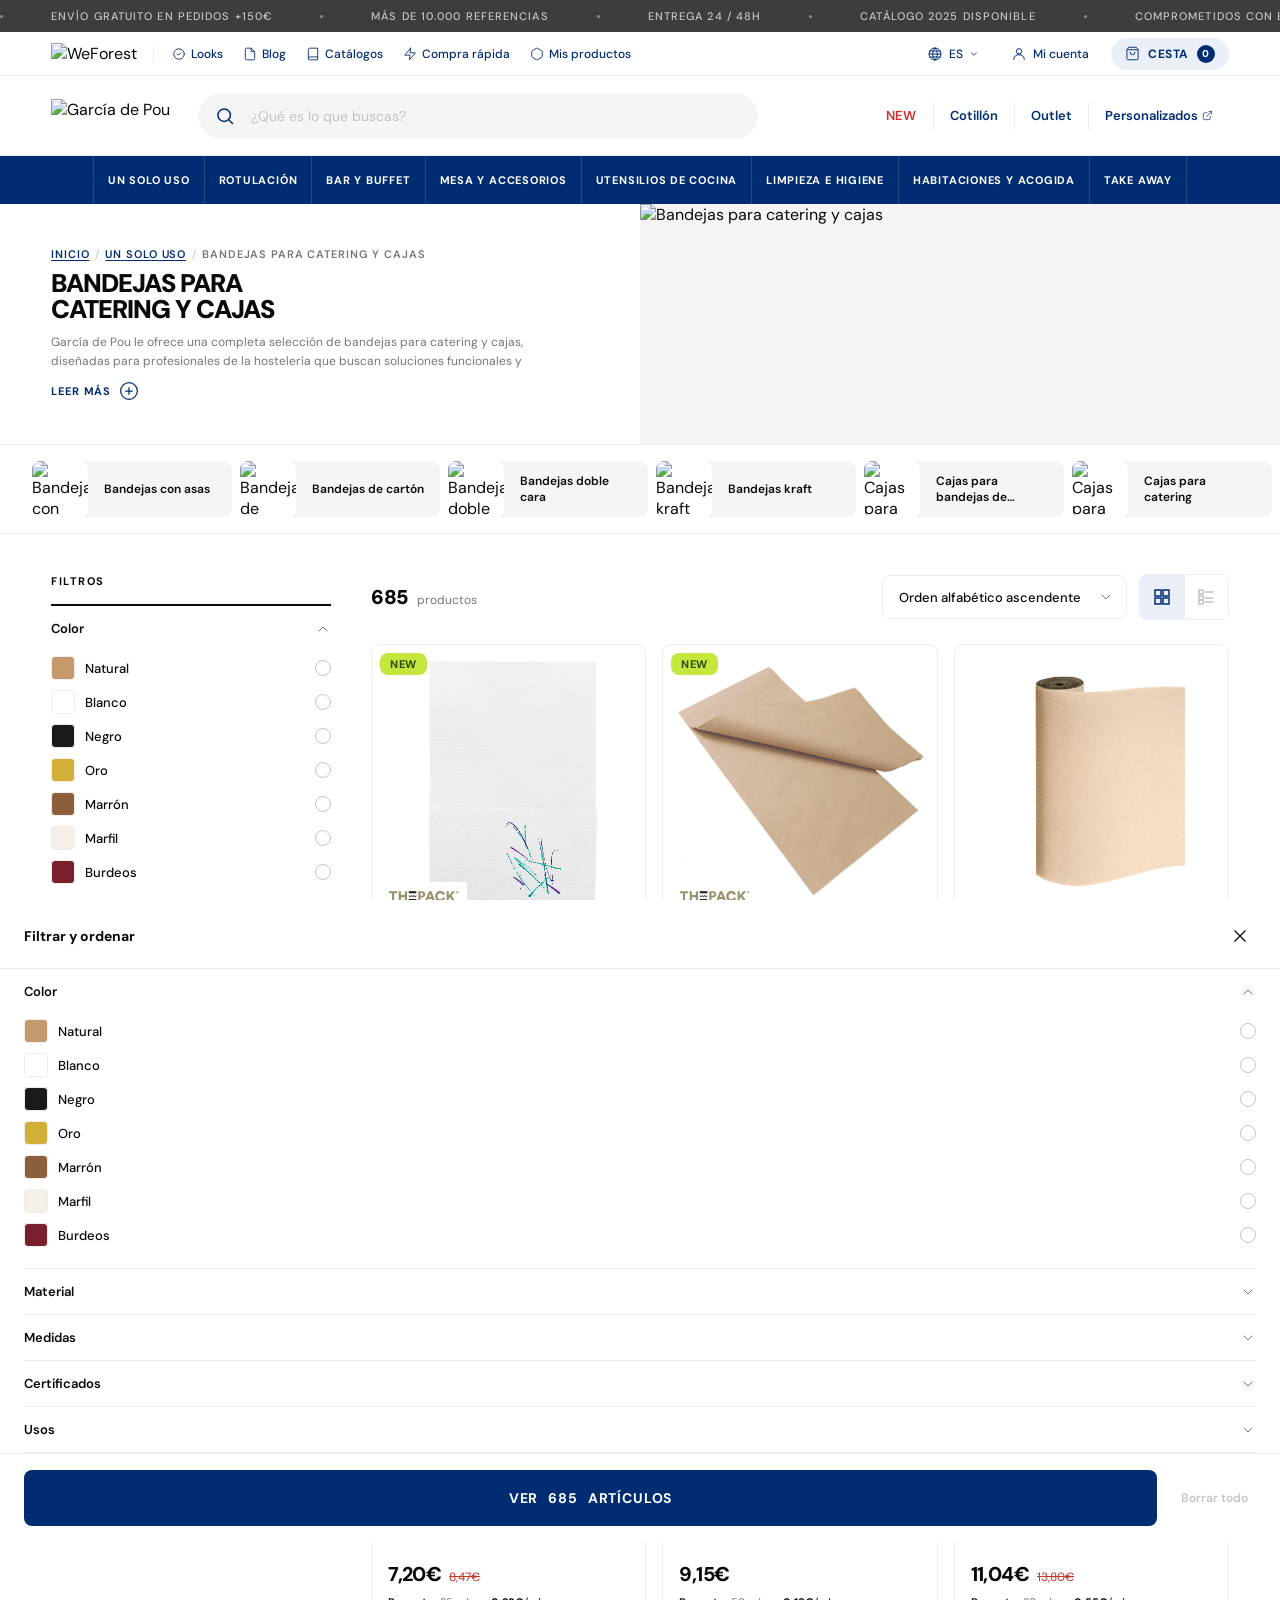
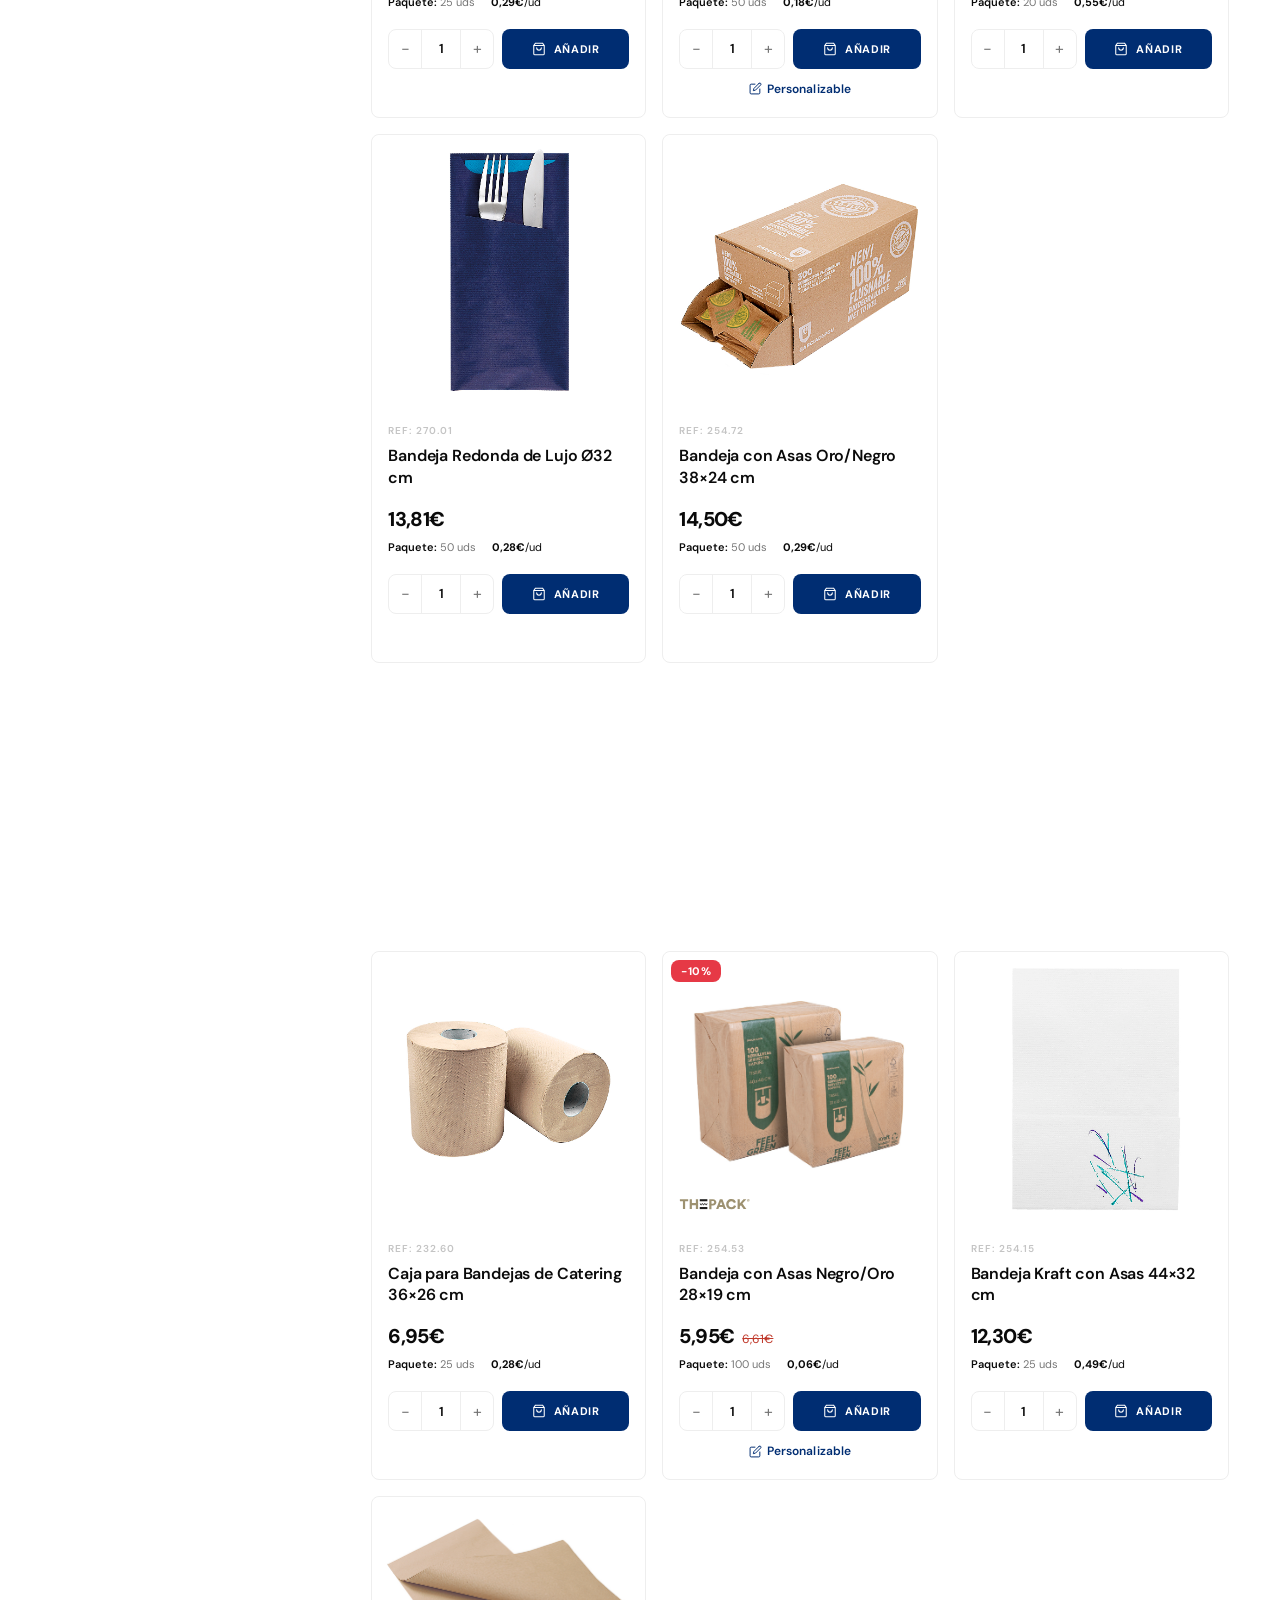
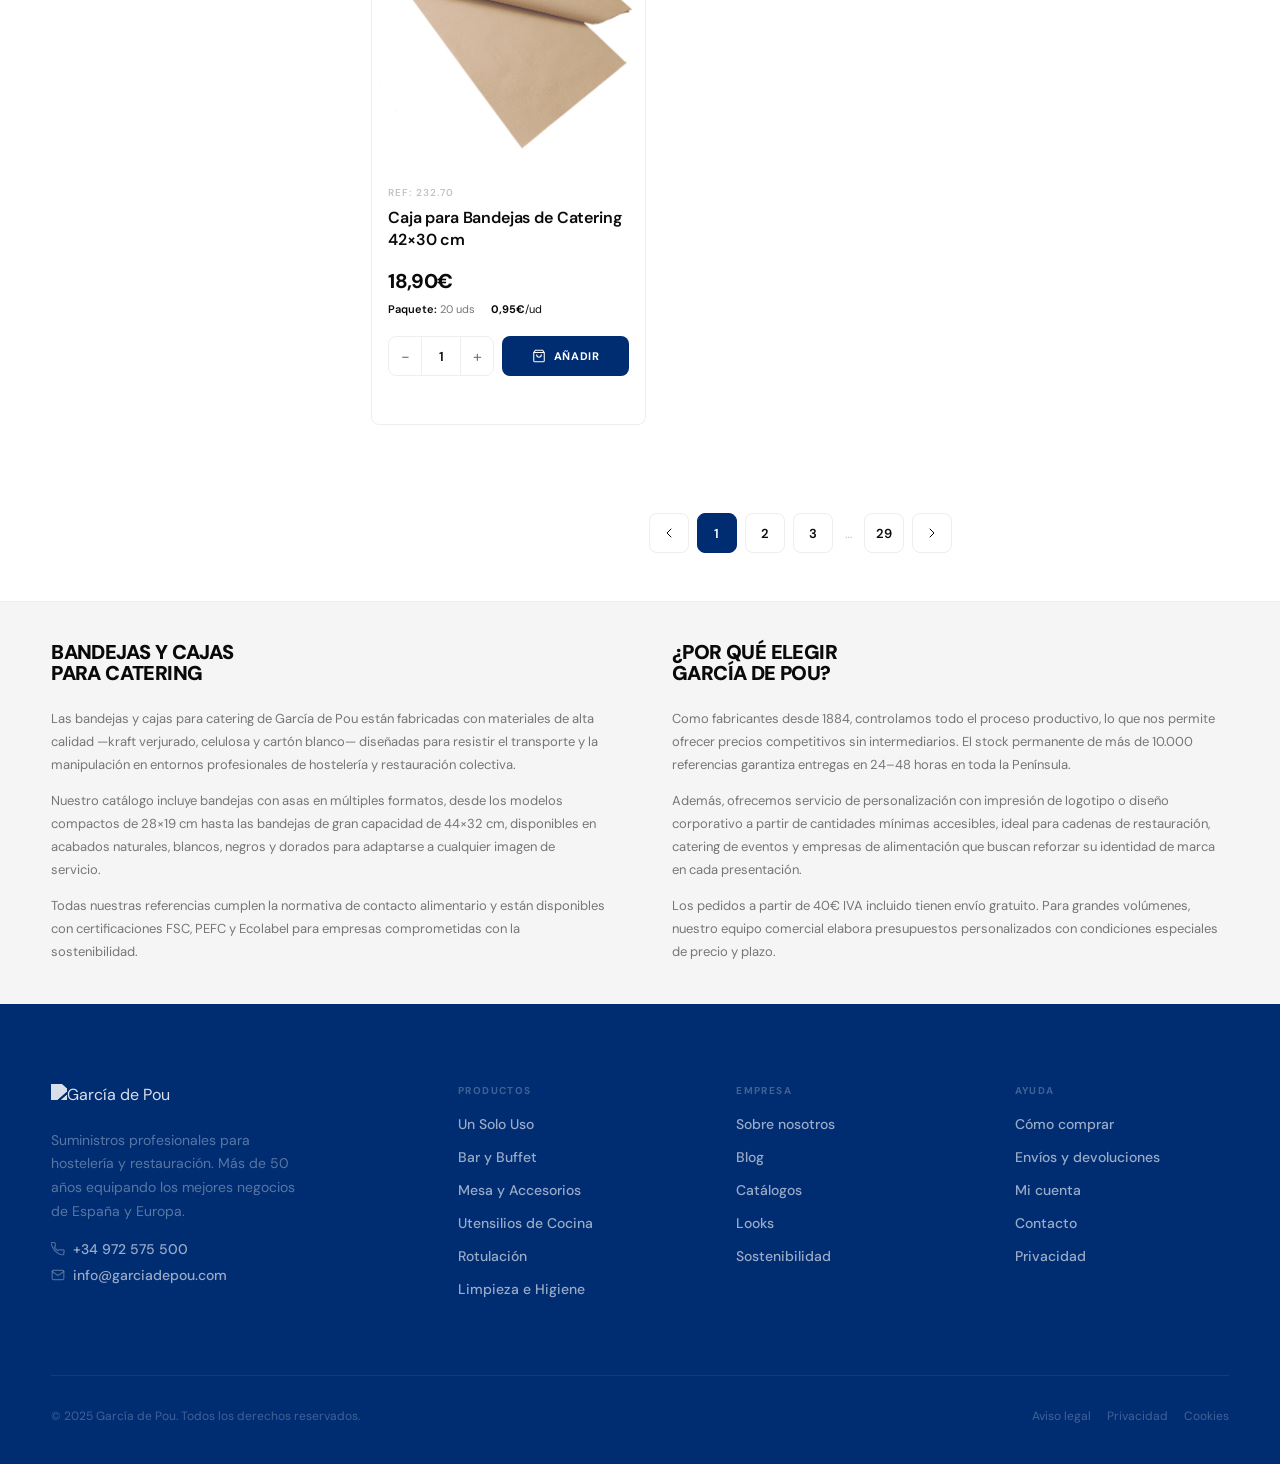
==== commit 45b8aade: "Product cards: personalizable badge, brand logo, list/grid toggle, PDP sticky bar and gallery nav fi" ====
--- a/category.html
+++ b/category.html
@@ -759,15 +759,19 @@
         { href:'product.html', img:'img/product/GDP_101.01_C.jpg', alt:'Bandeja Kraft con Asas 28x19 cm',
           badge:{type:'new',text:'NEW'}, code:'REF: 254.10',
           name:'Bandeja Kraft con Asas 28×19 cm',
+          brand:'img/thepack.svg',
+          personalizable:true,
           stars:4, ratingCount:24, price:'5,63€', priceOld:null,
           packQty:'100 uds', packUnit:'0,06€', packUnitLabel:'/ud' },
         { href:'product.html', img:'img/product/GDP_106.30_C.jpg', alt:'Bandeja Kraft con Asas 38x24 cm',
           badge:{type:'new',text:'NEW'}, code:'REF: 254.11',
           name:'Bandeja Kraft con Asas 38×24 cm',
+          brand:'img/thepack.svg',
           stars:5, ratingCount:18, price:'8,90€', priceOld:null,
           packQty:'100 uds', packUnit:'0,09€', packUnitLabel:'/ud' },
         { href:'product.html', img:'img/product/GDP_107.49-P2.jpg', alt:'Bandeja Doble Cara 30x22 Blanco',
           badge:null, code:'REF: 221.52',
+          personalizable:true,
           name:'Bandeja Doble Cara 30×22 cm Blanco',
           stars:4, ratingCount:31, price:'6,42€', priceOld:null,
           packQty:'50 uds', packUnit:'0,13€', packUnitLabel:'/ud' },
@@ -778,6 +782,7 @@
           packQty:'25 uds', packUnit:'0,29€', packUnitLabel:'/ud' },
         { href:'product.html', img:'img/product/GDP_129.35_C.jpg', alt:'Bandeja Kraft Rectangular 40x30 cm',
           badge:null, code:'REF: 220.88',
+          personalizable:true,
           name:'Bandeja Kraft Rectangular 40×30 cm',
           stars:5, ratingCount:8, price:'9,15€', priceOld:null,
           packQty:'50 uds', packUnit:'0,18€', packUnitLabel:'/ud' },
@@ -808,6 +813,8 @@
         { href:'product.html', img:'img/product/GDP_254.53+54_CPack.jpg', alt:'Bandeja con Asas Negro Oro 28x19 cm',
           badge:{type:'discount',text:'−10%'}, code:'REF: 254.53',
           name:'Bandeja con Asas Negro/Oro 28×19 cm',
+          brand:'img/thepack.svg',
+          personalizable:true,
           stars:4, ratingCount:43, price:'5,95€', priceOld:'6,61€',
           packQty:'100 uds', packUnit:'0,06€', packUnitLabel:'/ud' },
         { href:'product.html', img:'img/product/GDP_101.01_C.jpg', alt:'Bandeja Kraft con Asas 44x32 cm',
--- a/styles.css
+++ b/styles.css
@@ -350,10 +350,11 @@
 .header-cats-inner {
   display: flex;
   align-items: center;
+  justify-content: center;
   height: 100%;
   width: 100%;
 }
-.nav-cats { display: flex; align-items: center; flex: 1; height: 100%; }
+.nav-cats { display: flex; align-items: center; height: 100%; }
 .nav-cats > a,
 .nav-item > .nav-item-link {
   display: flex;
@@ -371,7 +372,10 @@
   text-decoration: none;
 }
 .nav-cats > a:first-child,
-.nav-item:first-child > .nav-item-link { padding-left: 0; }
+.nav-item:first-child > .nav-item-link {
+  padding-left: 14px;
+  border-left: 1px solid var(--white-15);
+}
 .nav-cats > a:hover { background: var(--blue-60); }
 
 /* ── Nav item con mega-menú ── */
@@ -513,6 +517,7 @@
 }
 
 /* Escudo: solo en sticky */
+.header.scrolled .logo-shield { border-right: none; }
 .logo-shield {
   display: none;
   align-items: center;
@@ -532,8 +537,7 @@
 .header.scrolled .header-brand          { display: none; }
 .header.scrolled .logo-shield           { display: flex; }
 .header.scrolled .cart-pill.sticky-only { display: flex; margin-left: auto; background: var(--white-15); color: var(--white); }
-.header.scrolled .nav-cats > a:first-child,
-.header.scrolled .nav-item:first-child > .nav-item-link { padding-left: 14px; }
+.header.scrolled .nav-cats { flex: 1; justify-content: center; }
 
 /* ── Burger + cart-pill-mobile (ocultos en desktop) ── */
 .burger-btn { display: none; }
@@ -927,6 +931,7 @@
 /* Acciones en columna: qty + botón ancho completo */
 .offers-grid .offer-actions {
   flex-direction: column;
+  flex-wrap: nowrap;
   gap: 6px;
   margin-top: 0;
   padding-top: 0;
@@ -984,6 +989,21 @@
   border-radius: var(--radius) var(--radius) 0 0;
 }
 .offer-card-img img { object-fit: contain; object-position: center; padding: var(--sp-8); }
+.offer-brand-wrap {
+  position: absolute;
+  bottom: var(--sp-8);
+  left: var(--sp-8);
+  background: var(--white);
+  padding: 0;
+  z-index: 3;
+  pointer-events: none;
+  line-height: 0;
+}
+.offer-brand-logo {
+  display: block;
+  height: 28px;
+  width: unset;
+}
 .offer-badge {
   position: absolute;
   top: 8px; left: 8px;
@@ -1029,9 +1049,7 @@
   overflow: hidden;
 }
 .offer-rating {
-  display: flex;
-  align-items: center;
-  gap: 6px;
+  display: none;
 }
 .offer-rating-stars {
   display: inline-flex;
@@ -1067,11 +1085,26 @@
 .offer-card:has(.offer-badge--discount) .offer-price-old { display: inline; }
 .offer-actions {
   display: flex;
+  flex-wrap: wrap;
   align-items: center;
   gap: var(--sp-8);
   margin-top: auto;
   padding-top: var(--sp-12);
 }
+.offer-personalizable {
+  flex-basis: 100%;
+  display: flex;
+  align-items: center;
+  justify-content: center;
+  gap: 5px; /* icon + text micro-gap */
+  font-size: var(--fs-sm);
+  font-weight: 600;
+  color: var(--blue);
+  letter-spacing: .01em;
+  padding: var(--sp-4) 0;
+  cursor: pointer;
+}
+.offer-personalizable--hidden { visibility: hidden; }
 .qty-selector {
   display: flex;
   align-items: stretch;
@@ -2718,22 +2751,22 @@
 /* ── Cat products grid ── */
 .cat-grid { display: grid; grid-template-columns: repeat(4, 1fr); gap: var(--sp-16); margin-bottom: var(--sp-40); }
 
-/* ── List view modifier — doble clase para ganar a los breakpoints de .cat-grid ── */
-.cat-grid.cat-grid--list {
-  grid-template-columns: 1fr;
-  gap: var(--sp-12);
-}
-.cat-grid.cat-grid--list .offer-card {
-  flex-direction: row; /* column → row: imagen izquierda, body derecha */
+/* ── List view modifier — card horizontal ── */
+/* El nº de columnas lo gestiona el grid padre (cat-grid → 1 col, offers-grid → 2 col) */
+.cat-grid.cat-grid--list { grid-template-columns: 1fr; gap: var(--sp-12); }
+
+.cat-grid--list .offer-card {
+  display: flex;
+  flex-direction: row;
   height: auto;
 }
-.cat-grid.cat-grid--list .offer-card .offer-card-img {
-  width: 100px;
-  min-width: 100px;
+.cat-grid--list .offer-card .offer-card-img {
+  width: 156px;
+  min-width: 156px;
   aspect-ratio: 1;
   border-radius: var(--radius) 0 0 var(--radius);
 }
-.cat-grid.cat-grid--list .offer-card .offer-card-body {
+.cat-grid--list .offer-card .offer-card-body {
   flex: 1;
   min-width: 0;
   padding: var(--sp-16);
@@ -2743,47 +2776,27 @@
   column-gap: var(--sp-24);
   align-items: start;
 }
-/* todo el contenido textual va a la columna izquierda */
-.cat-grid.cat-grid--list .offer-card .offer-code,
-.cat-grid.cat-grid--list .offer-card .offer-name,
-.cat-grid.cat-grid--list .offer-card .offer-rating,
-.cat-grid.cat-grid--list .offer-card .offer-pricing,
-.cat-grid.cat-grid--list .offer-card .offer-pack { grid-column: 1; }
-.cat-grid.cat-grid--list .offer-card .offer-name {
-  min-height: 0;
-  -webkit-line-clamp: 2;
-}
-/* acciones: columna derecha, span todas las filas, ancladas al bottom */
-.cat-grid.cat-grid--list .offer-card .offer-actions {
+.cat-grid--list .offer-card .offer-code,
+.cat-grid--list .offer-card .offer-name,
+.cat-grid--list .offer-card .offer-rating,
+.cat-grid--list .offer-card .offer-pricing,
+.cat-grid--list .offer-card .offer-pack { grid-column: 1; }
+.cat-grid--list .offer-card .offer-name { min-height: 0; -webkit-line-clamp: 2; }
+.cat-grid--list .offer-card .offer-actions {
   grid-column: 2;
   grid-row: 1 / -1;
   align-self: end;
   flex-direction: column;
+  flex-wrap: nowrap;
   align-items: stretch;
   margin-top: 0;
   padding-top: 0;
   gap: var(--sp-8);
 }
-.cat-grid.cat-grid--list .offer-card .offer-actions .qty-selector {
-  width: 100%;
-  flex-shrink: 0;
-}
-.cat-grid.cat-grid--list .offer-card .offer-actions .qty-btn {
-  width: var(--ctrl-h);  /* cuadrado: mismo ancho que alto */
-  flex-shrink: 0;
-  flex-grow: 0;
-}
-.cat-grid.cat-grid--list .offer-card .offer-actions .qty-input {
-  flex: 1 1 0;
-  width: 0;    /* fuerza que el tamaño real lo gestione flex-grow */
-  min-width: 0;
-}
-.cat-grid.cat-grid--list .offer-card .offer-actions .btn-add-cart {
-  flex: none;
-  height: var(--ctrl-h);
-  width: 100%;
-  justify-content: center;
-}
+.cat-grid--list .offer-card .offer-actions .qty-selector { width: 100%; flex-shrink: 0; }
+.cat-grid--list .offer-card .offer-actions .qty-btn { width: var(--ctrl-h); flex-shrink: 0; flex-grow: 0; }
+.cat-grid--list .offer-card .offer-actions .qty-input { flex: 1 1 0; width: 0; min-width: 0; }
+.cat-grid--list .offer-card .offer-actions .btn-add-cart { flex: none; height: var(--ctrl-h); width: 100%; justify-content: center; }
 
 /* ── Trust mini bar ── */
 .cat-trust {
@@ -3338,11 +3351,19 @@
 .pdp-img-btn:hover { background: var(--blue); color: var(--white); }
 .pdp-img-btn--save { top: 16px; right: 16px; }
 .pdp-img-nav {
-  position: absolute;
-  bottom: 16px;
-  left: 16px;
+  grid-column: 2;
+  grid-row: 1;
+  align-self: end;
+  justify-self: start;
+  z-index: 2;
   display: flex;
   gap: var(--sp-8);
+  padding: 0 0 var(--sp-16) var(--sp-16);
+  pointer-events: none;
+}
+.pdp-img-nav .pdp-img-btn {
+  position: static; /* override base position:absolute — here flex handles layout */
+  pointer-events: all;
 }
 
 /* ── Info (right) ── */
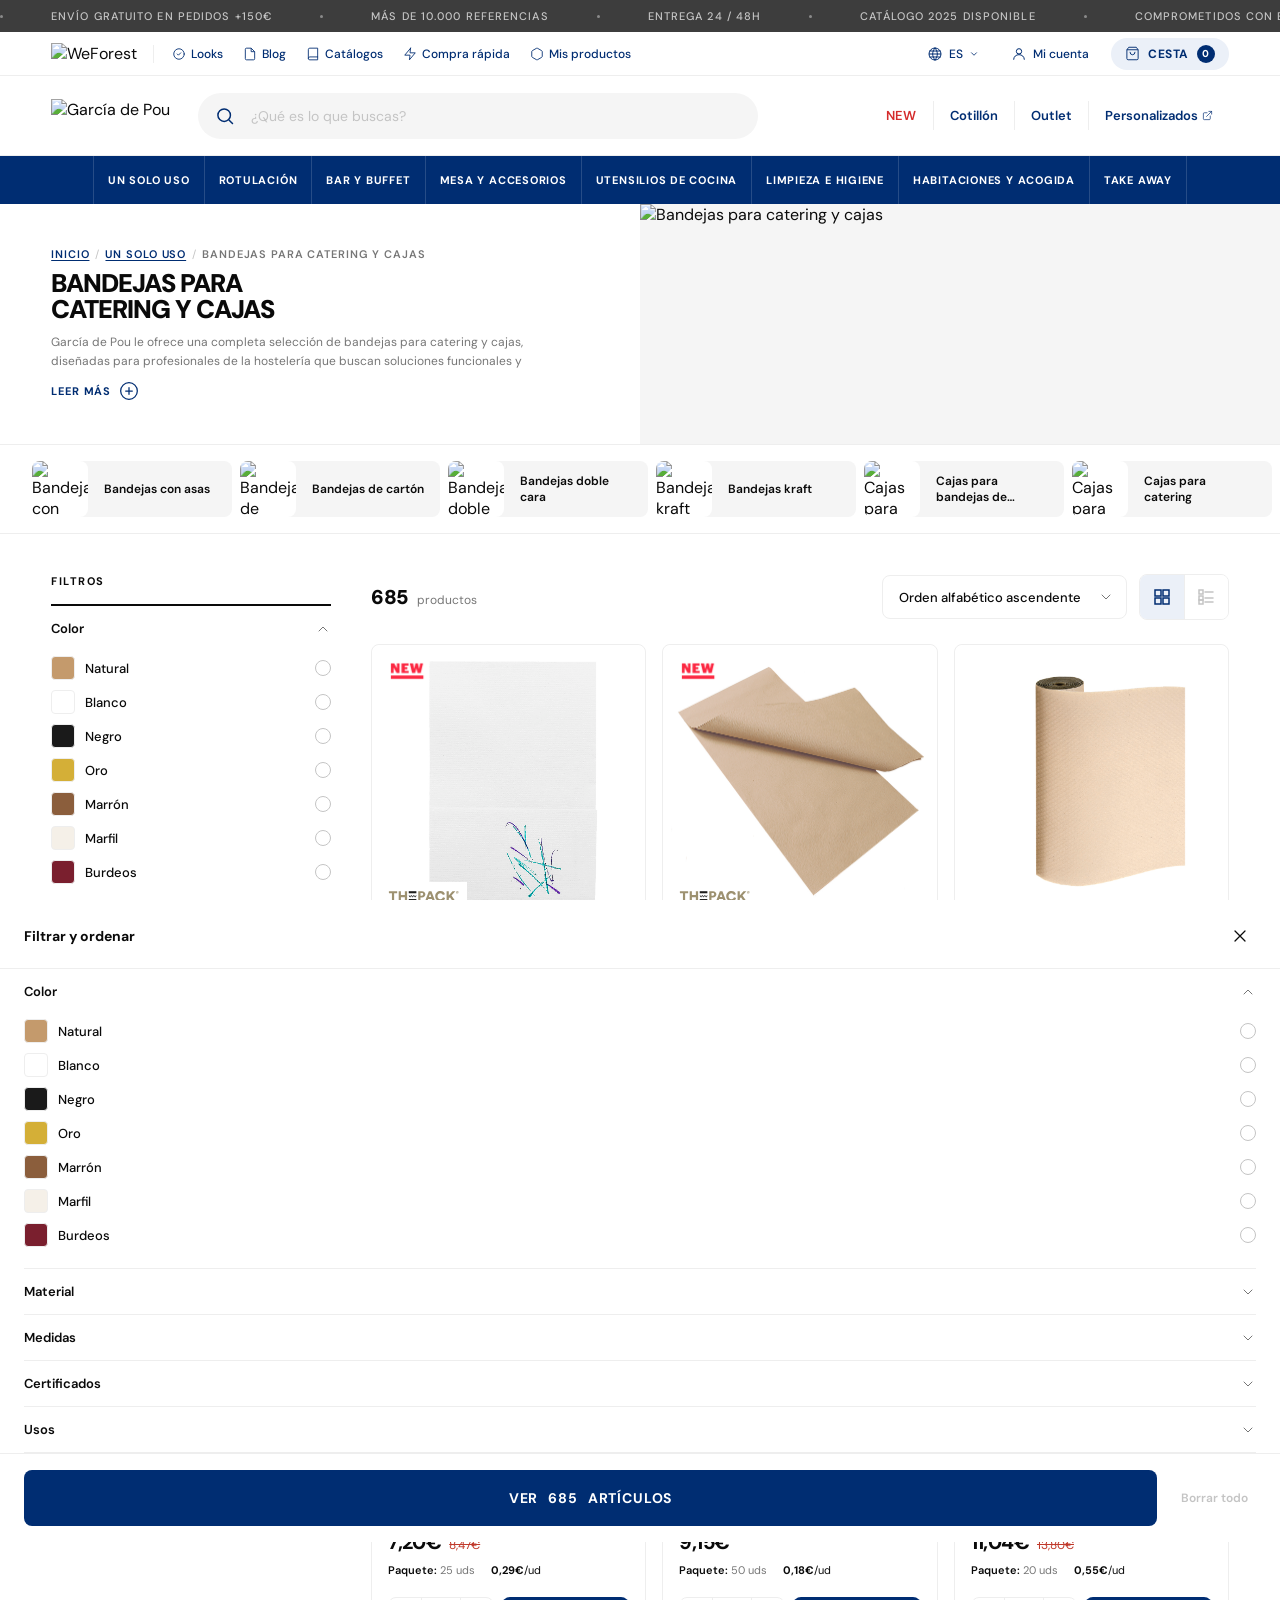
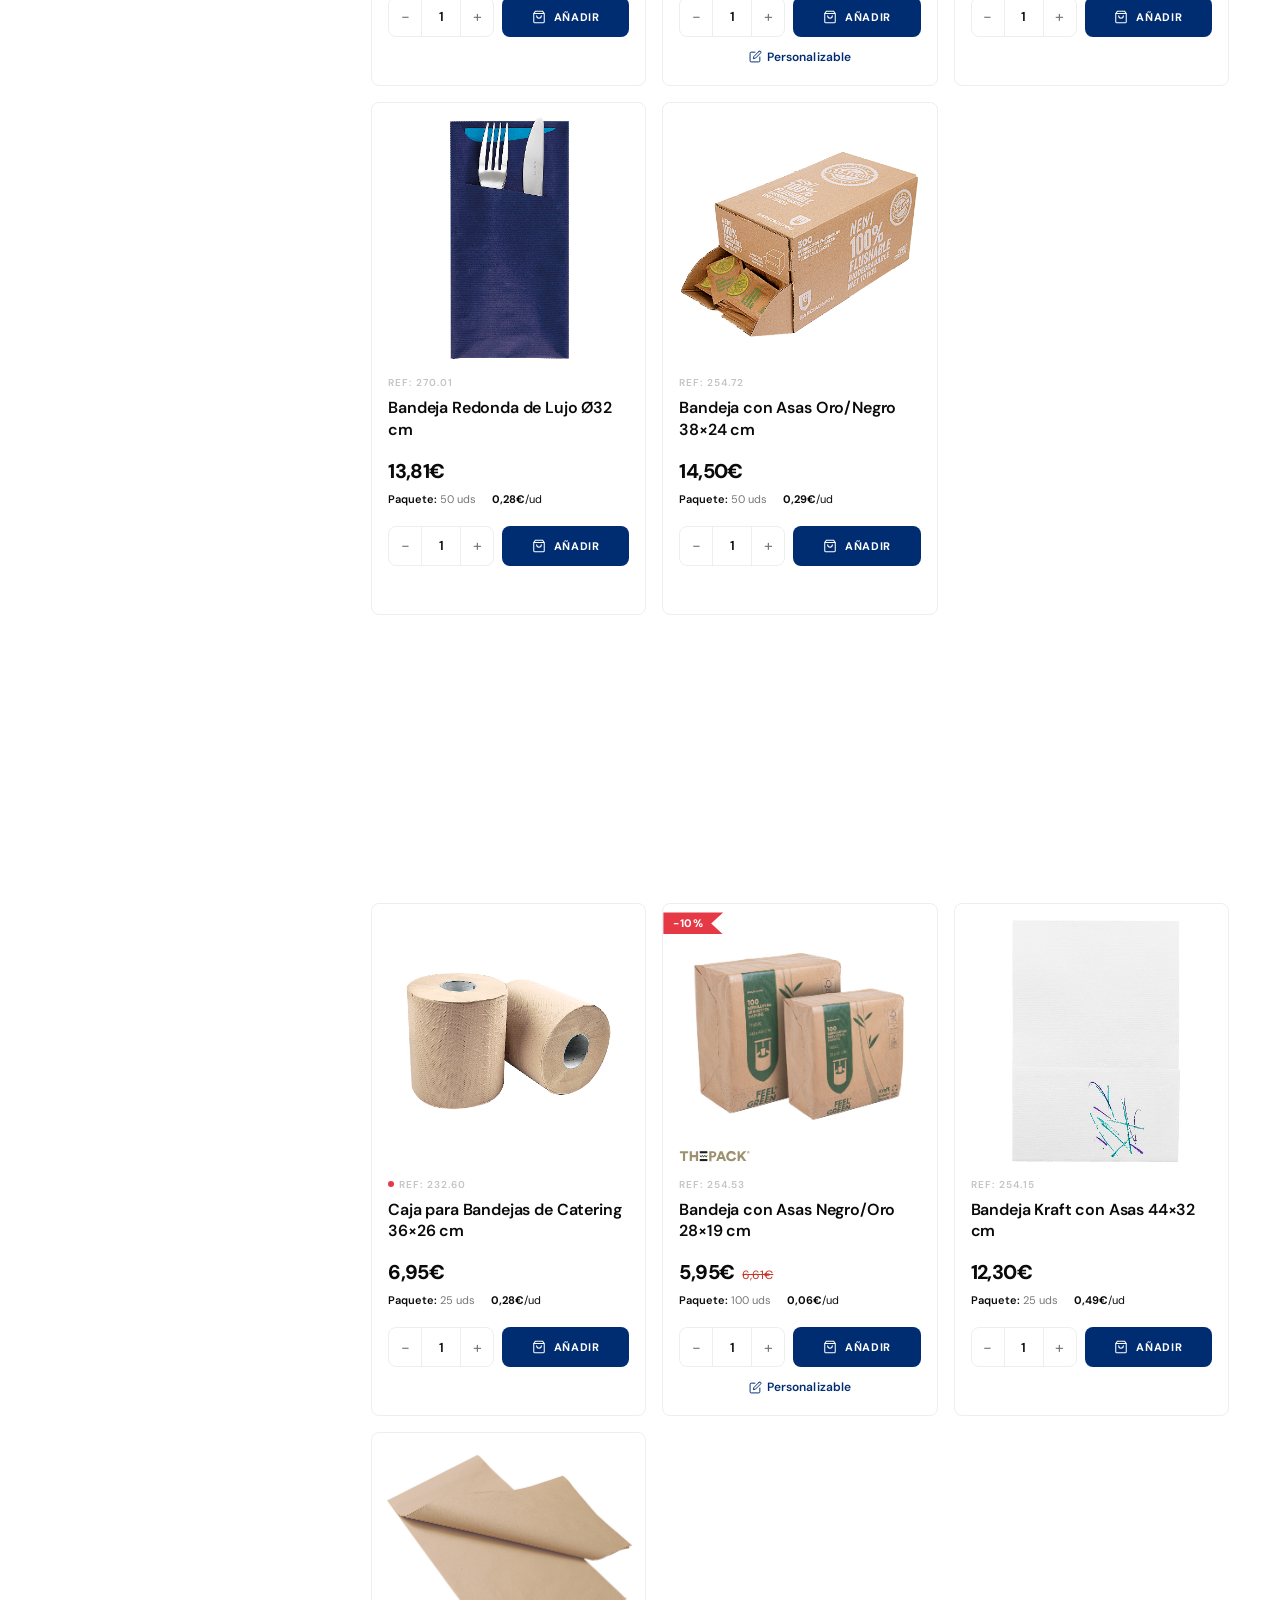
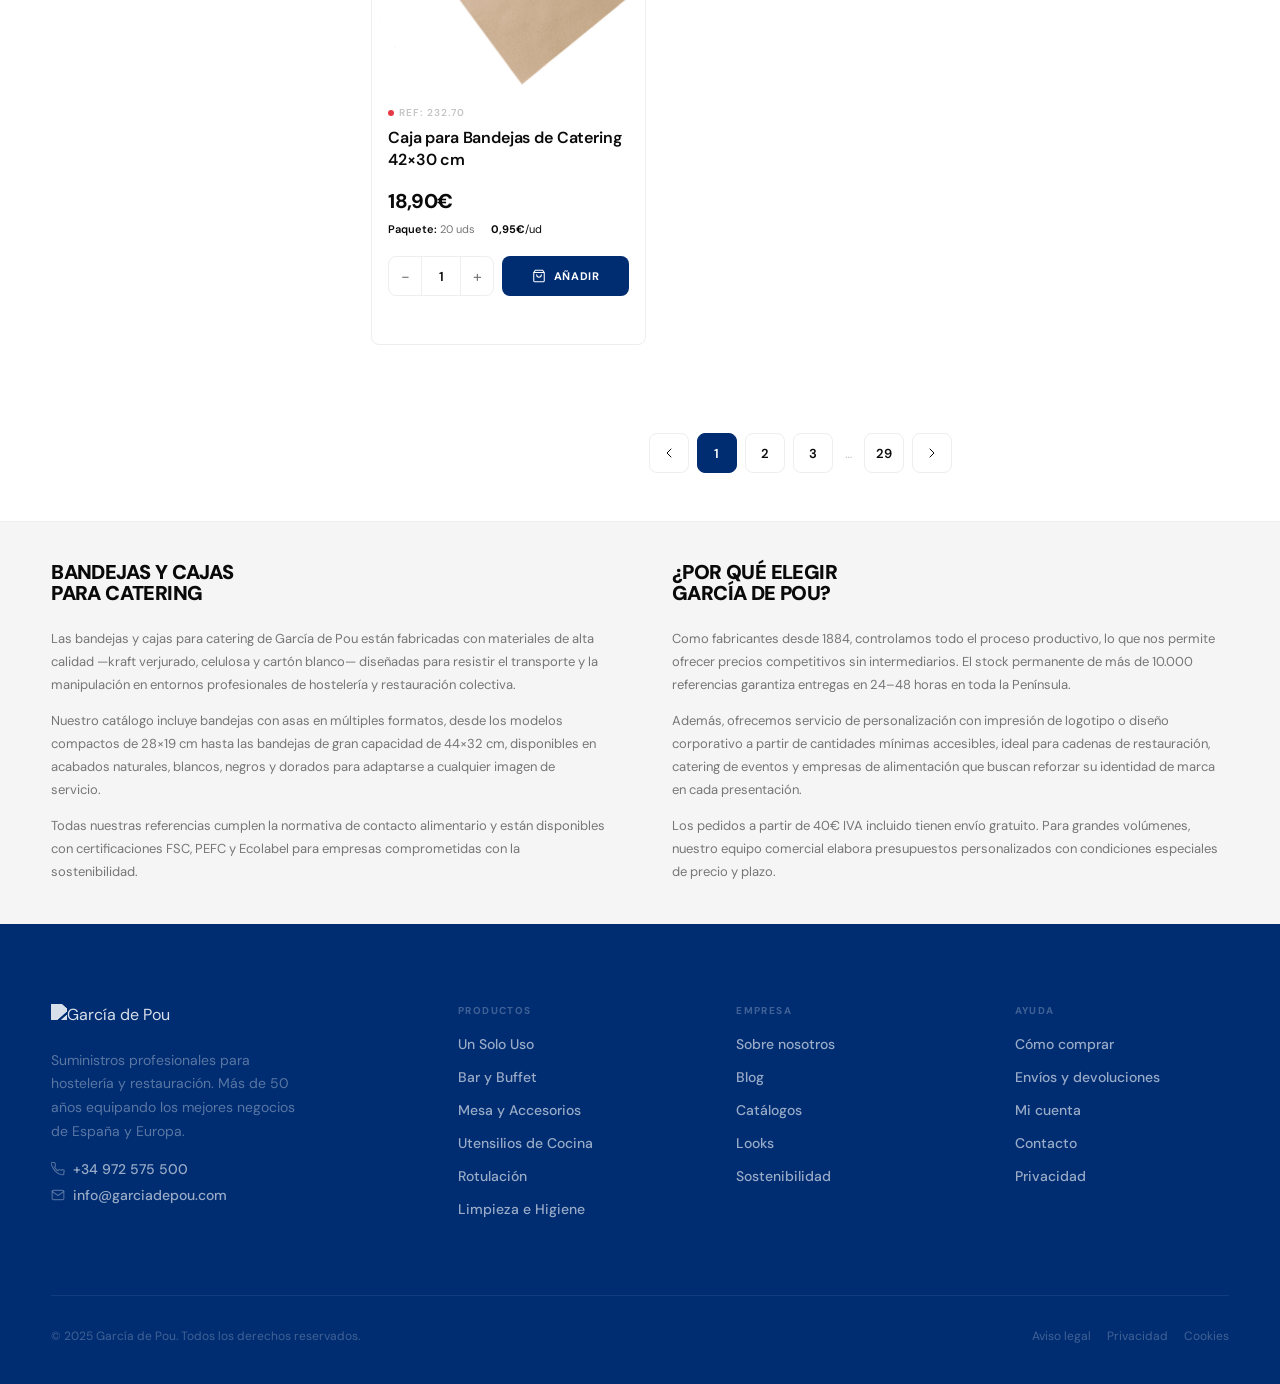
==== commit 375475e5: "Cards: flag badge, dot indicator, new badge image, links to category, PDP image fix - Discount badge" ====
--- a/category.html
+++ b/category.html
@@ -757,7 +757,7 @@
     (function() {
       const catGrid1Data = [
         { href:'product.html', img:'img/product/GDP_101.01_C.jpg', alt:'Bandeja Kraft con Asas 28x19 cm',
-          badge:{type:'new',text:'NEW'}, code:'REF: 254.10',
+          badge:{type:'new',text:'NEW'}, dot:true, code:'REF: 254.10',
           name:'Bandeja Kraft con Asas 28×19 cm',
           brand:'img/thepack.svg',
           personalizable:true,
@@ -776,7 +776,7 @@
           stars:4, ratingCount:31, price:'6,42€', priceOld:null,
           packQty:'50 uds', packUnit:'0,13€', packUnitLabel:'/ud' },
         { href:'product.html', img:'img/product/GDP_110.75_CPack2.jpg', alt:'Caja para Catering con Tapa 36x26',
-          badge:{type:'discount',text:'−15%'}, code:'REF: 232.40',
+          badge:{type:'discount',text:'−15%'}, dot:true, code:'REF: 232.40',
           name:'Caja para Catering con Tapa 36×26 cm',
           stars:4, ratingCount:12, price:'7,20€', priceOld:'8,47€',
           packQty:'25 uds', packUnit:'0,29€', packUnitLabel:'/ud' },
@@ -787,7 +787,7 @@
           stars:5, ratingCount:8, price:'9,15€', priceOld:null,
           packQty:'50 uds', packUnit:'0,18€', packUnitLabel:'/ud' },
         { href:'product.html', img:'img/product/GDP_143.99.jpg', alt:'Caja para Catering Kraft 42x32 cm',
-          badge:{type:'discount',text:'−20%'}, code:'REF: 232.55',
+          badge:{type:'discount',text:'−20%'}, dot:true, code:'REF: 232.55',
           name:'Caja para Catering Kraft 42×32 cm',
           stars:4, ratingCount:22, price:'11,04€', priceOld:'13,80€',
           packQty:'20 uds', packUnit:'0,55€', packUnitLabel:'/ud' },
@@ -806,7 +806,7 @@
 
       const catGrid2Data = [
         { href:'product.html', img:'img/product/GDP_251.97_CM.jpg', alt:'Caja para Bandejas 36x26 cm',
-          badge:null, code:'REF: 232.60',
+          badge:null, dot:true, code:'REF: 232.60',
           name:'Caja para Bandejas de Catering 36×26 cm',
           stars:5, ratingCount:19, price:'6,95€', priceOld:null,
           packQty:'25 uds', packUnit:'0,28€', packUnitLabel:'/ud' },
@@ -823,7 +823,7 @@
           stars:4, ratingCount:6, price:'12,30€', priceOld:null,
           packQty:'25 uds', packUnit:'0,49€', packUnitLabel:'/ud' },
         { href:'product.html', img:'img/product/GDP_106.30_C.jpg', alt:'Caja para Bandejas de Catering 42x30 cm',
-          badge:null, code:'REF: 232.70',
+          badge:null, dot:true, code:'REF: 232.70',
           name:'Caja para Bandejas de Catering 42×30 cm',
           stars:5, ratingCount:11, price:'18,90€', priceOld:null,
           packQty:'20 uds', packUnit:'0,95€', packUnitLabel:'/ud' }
--- a/styles.css
+++ b/styles.css
@@ -1017,13 +1017,22 @@
 .offer-badge--discount {
   background: #E63946;
   color: var(--white);
+  border-radius: 0;
+  left: 0; /* bandera toca el borde — override del left: 8px base */
+  padding: var(--sp-4) 20px var(--sp-4) 10px; /* extra derecha para la muesca */
+  clip-path: polygon(0 0, 100% 0, calc(100% - 12px) 50%, 100% 100%, 0 100%);
 }
 .offer-badge--new {
-  background: #C5E63D;
-  color: #2F4A05;
+  background: none;
+  padding: 0;
+}
+.offer-badge--new img {
+  display: block;
+  height: 36px;
+  width: auto;
 }
 .offer-card-body {
-  padding: var(--sp-16);
+  padding: 0 var(--sp-16) var(--sp-16);
   display: flex;
   flex-direction: column;
   flex: 1;
@@ -1035,6 +1044,18 @@
   letter-spacing: .1em;
   text-transform: uppercase;
   color: var(--g300);
+  display: flex;
+  align-items: center;
+}
+.offer-code--dot::before {
+  content: '';
+  display: inline-block;
+  width: 6px;
+  height: 6px;
+  border-radius: 50%;
+  background: #E63946;
+  margin-right: 5px; /* micro-gap icon/text */
+  flex-shrink: 0;
 }
 .offer-name {
   font-size: var(--fs-lg);
@@ -1416,6 +1437,9 @@
   overflow: hidden;
   cursor: pointer;
   border-radius: var(--radius);
+  display: block;
+  text-decoration: none;
+  color: inherit;
 }
 .looks-grid .look-item:first-child { grid-row: span 2; }
 .look-item img { transition: transform .8s cubic-bezier(.16,1,.3,1); }
@@ -3208,6 +3232,11 @@
   letter-spacing: .04em;
   border-radius: 6px;
 }
+.drawer-badge-new {
+  height: 16px;
+  width: auto;
+  vertical-align: middle;
+}
 
 .drawer-footer {
   margin-top: var(--sp-32);
@@ -3320,6 +3349,8 @@
 }
 
 .pdp-main-img {
+  grid-column: 2;
+  grid-row: 1; /* explícito para que .pdp-img-nav pueda solaparse en la misma celda */
   aspect-ratio: 1;
   background: var(--g50);
   position: relative;
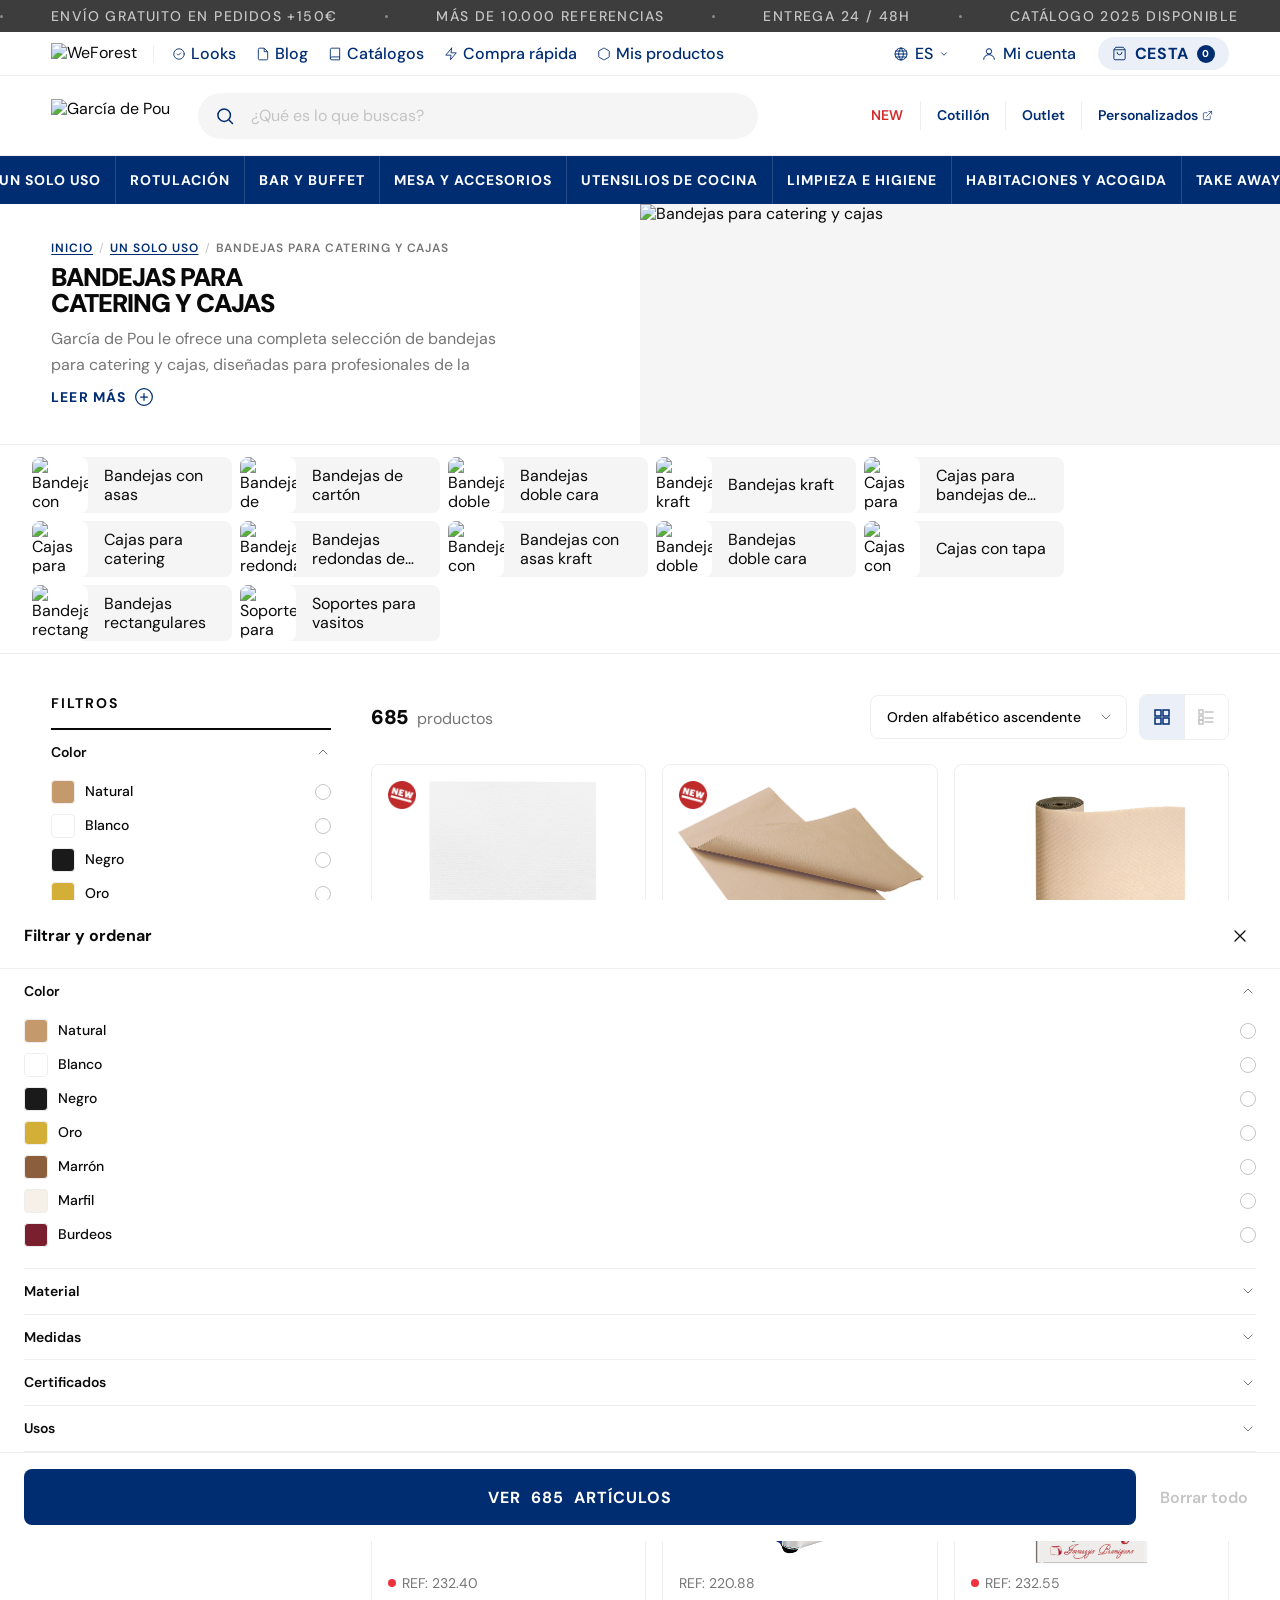
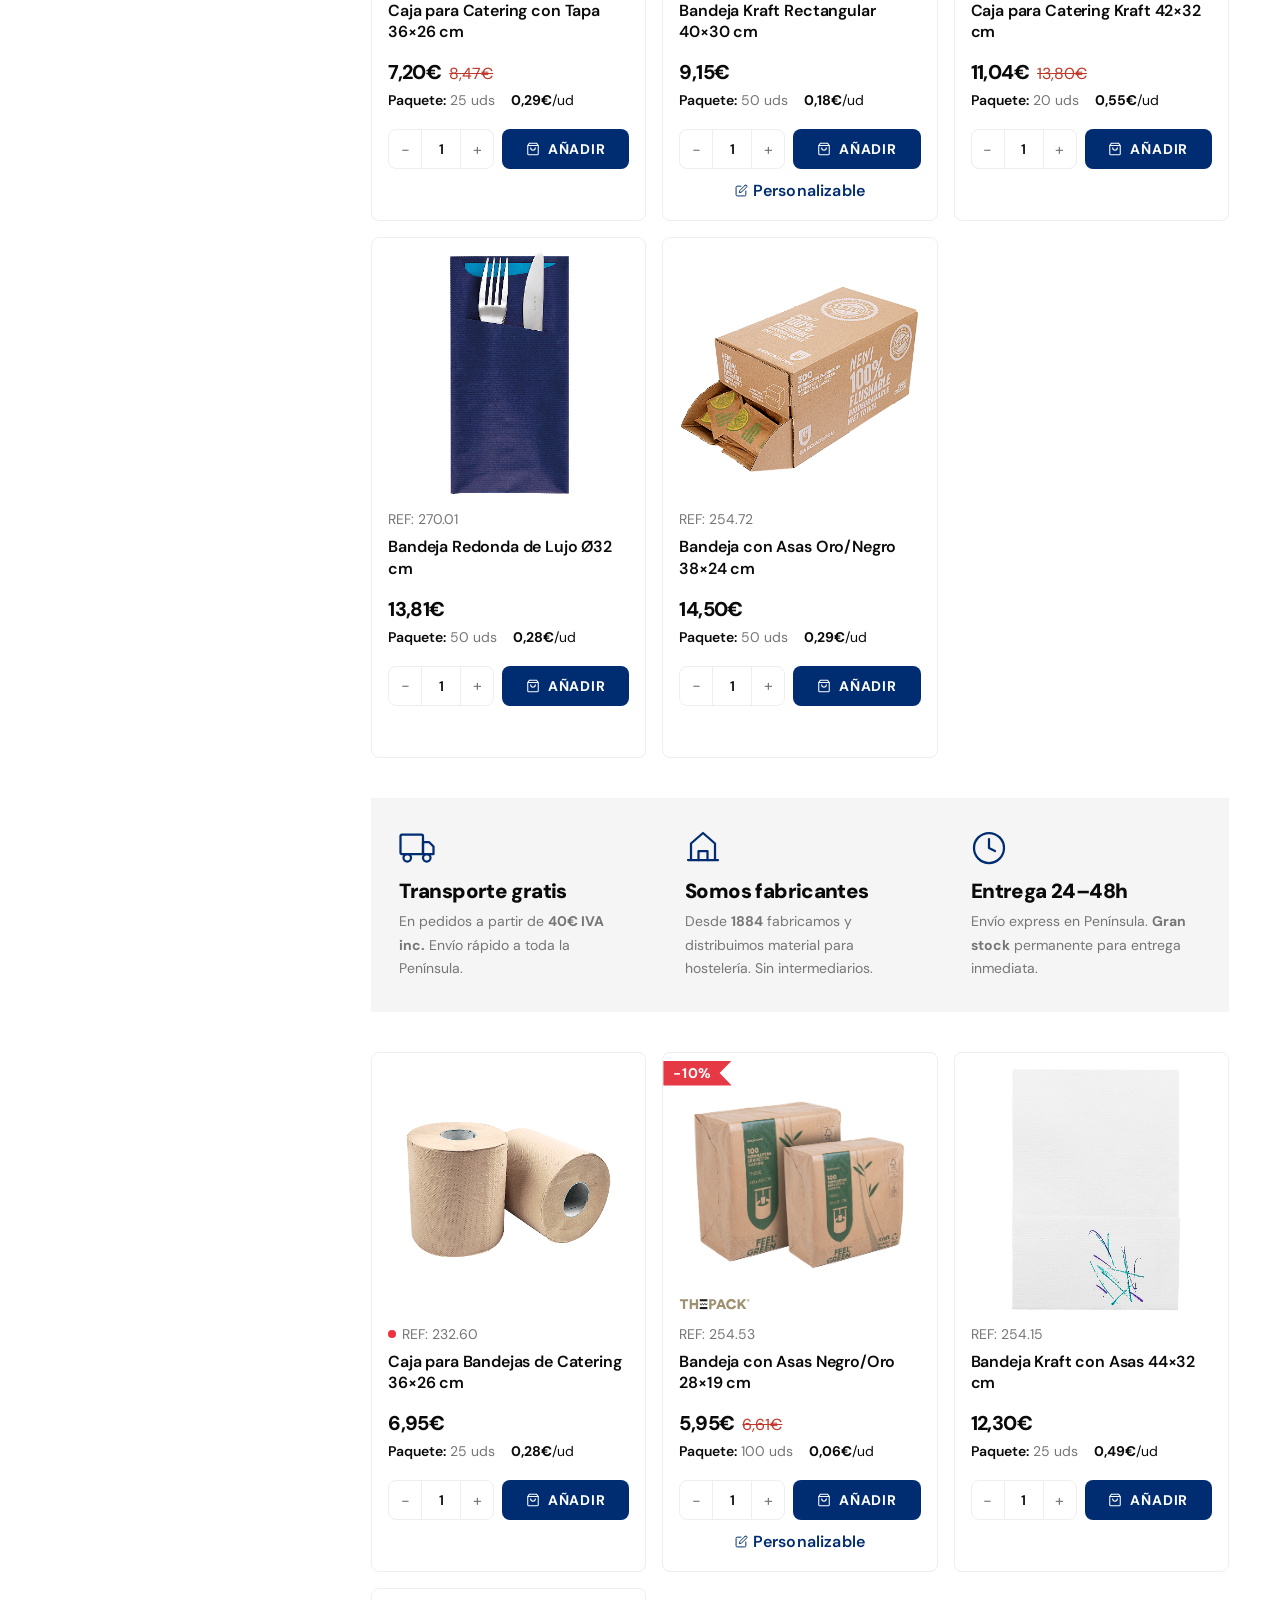
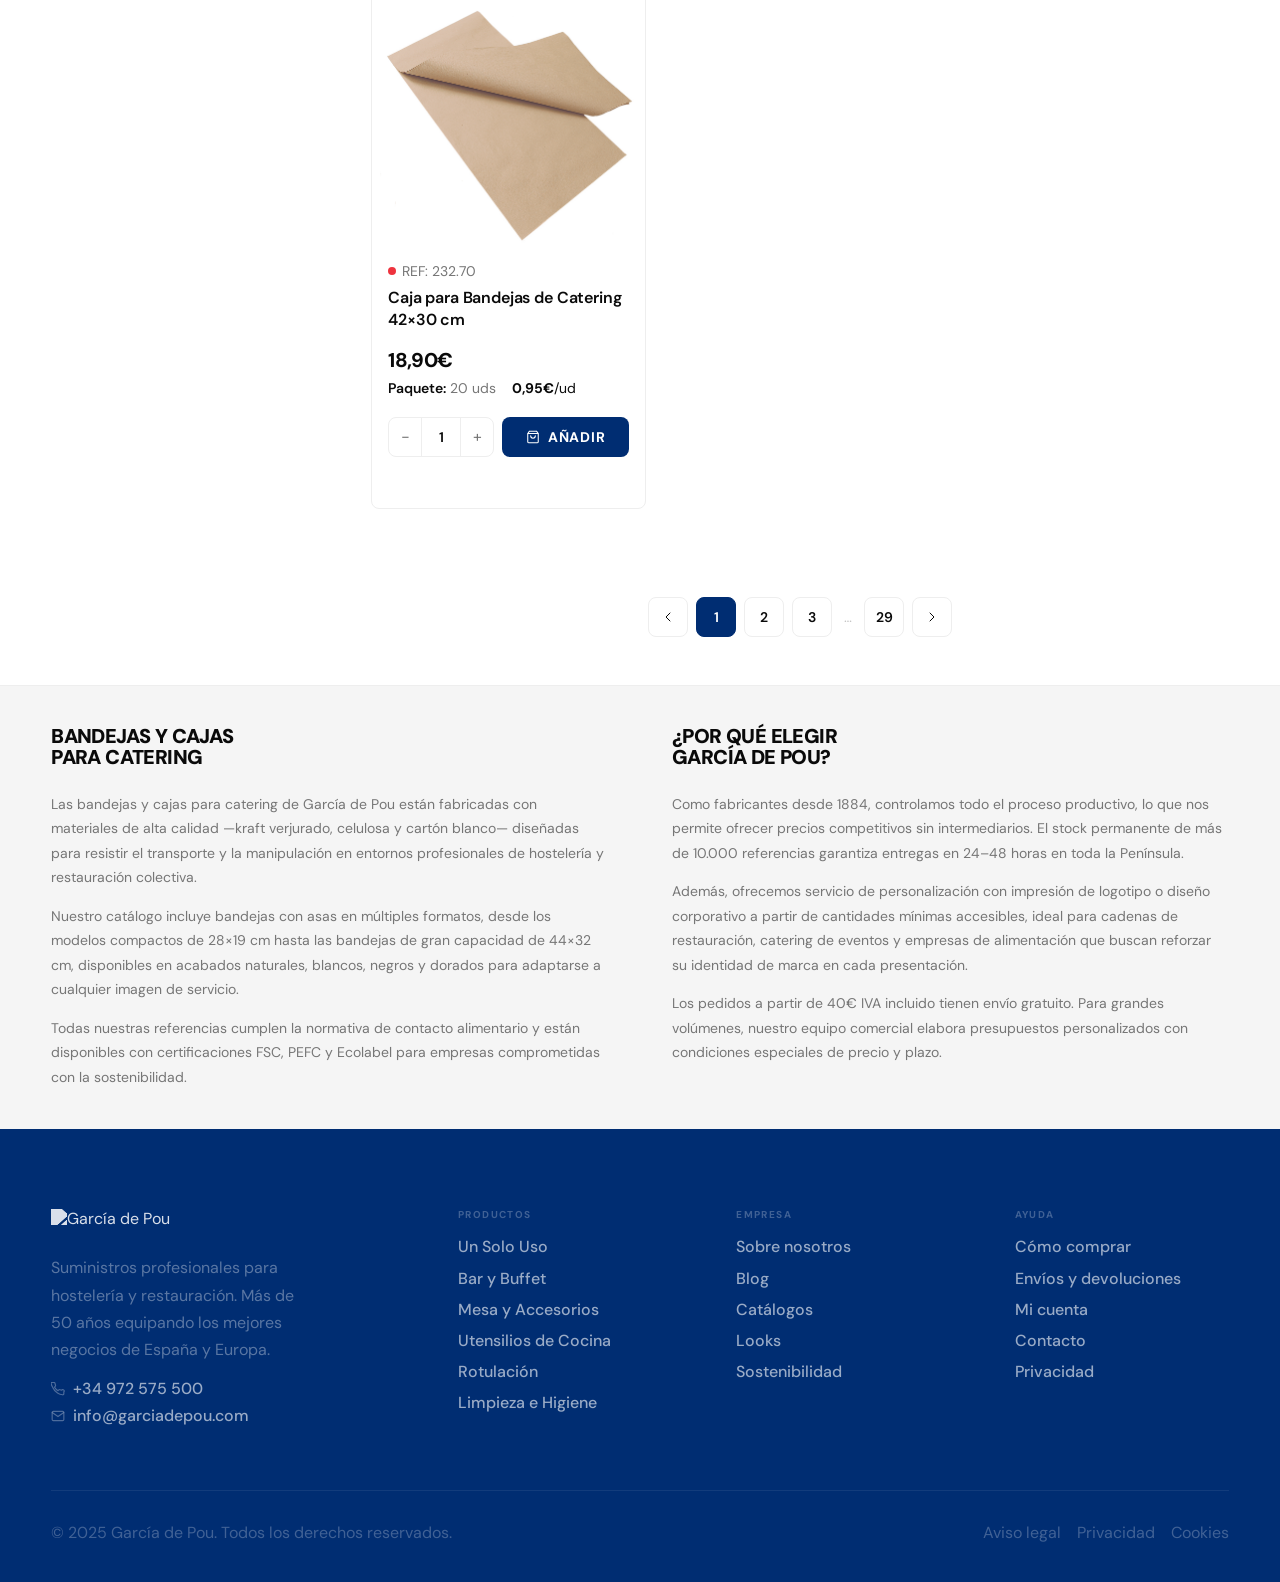
==== commit 57ace2fe: "UX fixes: gallery arrows, subcats wrap, typography, cat-pill - PDP gallery arrows centered on left/r" ====
--- a/category.html
+++ b/category.html
@@ -888,6 +888,7 @@
         spaceBetween: 8,
         grabCursor: true,
         freeMode: true,
+        breakpoints: { 721: { enabled: false } },
       });
       document.getElementById('subcatNext')?.addEventListener('click', () => {
         subcatSwiper.slideNext();
--- a/styles.css
+++ b/styles.css
@@ -6,6 +6,8 @@
 html { font-size: 16px; overflow-x: clip; }
 body {
   font-family: 'DM Sans', system-ui, sans-serif;
+  font-size: 16px;
+  line-height: 1.2;
   background: #fff;
   color: #0A0A0A;
   overflow-x: clip;
@@ -44,17 +46,18 @@
   --ctrl-h:    40px;   /* controles estándar (qty + btn-add-cart) */
   --ctrl-h-lg: 48px;   /* controles grandes */
 
-  /* Escala tipográfica */
+  /* Escala tipográfica
+     Figma text styles → Heading/XL · Label/SM · Body/SM · Body/MD · Body/LG · Accent/Script */
   --fs-2xs:  10px;   /* badges, códigos, contadores */
-  --fs-xs:   11px;   /* labels, eyebrows */
-  --fs-sm:   12px;   /* secundario, captions */
-  --fs-base: 13px;   /* cuerpo secundario */
-  --fs-md:   14px;   /* cuerpo, botones */
-  --fs-lg:   16px;   /* cuerpo principal */
+  --fs-xs:   14px;   /* Label/SM — labels, eyebrows */
+  --fs-sm:   16px;   /* secundario, captions */
+  --fs-base: 14px;   /* Body/SM — cuerpo secundario */
+  --fs-md:   16px;   /* Body/MD — cuerpo, botones */
+  --fs-lg:   16px;   /* Body/LG — cuerpo principal */
   --fs-xl:   18px;   /* subheadings */
   --fs-2xl:  20px;   /* precios, headings */
-  --fs-3xl:  24px;   /* headings grandes */
-  --fs-4xl:  32px;   /* hero accents */
+  --fs-3xl:  24px;   /* Accent/Script — Caveat decorativo */
+  --fs-4xl:  32px;   /* Heading/XL — títulos de sección */
 
   /* ── Escala de espaciado — 8-point grid ──────────────────────────────────
      Usar SIEMPRE estas variables para padding, margin y gap.
@@ -87,6 +90,7 @@
   margin-inline: auto;
   padding-inline: var(--gap);
 }
+/* Figma text style: Label/SM */
 .label {
   font-size: var(--fs-xs);
   font-weight: 600;
@@ -840,8 +844,8 @@
 .cat-pill-name {
   align-self: center;
   font-size: var(--fs-base);
-  font-weight: 600;
-  line-height: 1.35;
+  font-weight: 400;
+  line-height: 1.2;
   color: var(--black);
   text-wrap: pretty;
   transition: color .2s;
@@ -1028,7 +1032,7 @@
 }
 .offer-badge--new img {
   display: block;
-  height: 36px;
+  height: 44px;
   width: auto;
 }
 .offer-card-body {
@@ -1039,22 +1043,19 @@
   gap: var(--sp-8);
 }
 .offer-code {
-  font-size: var(--fs-2xs);
-  font-weight: 600;
-  letter-spacing: .1em;
-  text-transform: uppercase;
-  color: var(--g300);
-  display: flex;
-  align-items: center;
+  font-size: var(--fs-base);
+  color: var(--g500);
+  display: flex;
+  align-items: center;
+  gap: 6px;
 }
 .offer-code--dot::before {
   content: '';
   display: inline-block;
-  width: 6px;
-  height: 6px;
+  width: 8px;
+  height: 8px;
   border-radius: 50%;
-  background: #E63946;
-  margin-right: 5px; /* micro-gap icon/text */
+  background: #EE333E;
   flex-shrink: 0;
 }
 .offer-name {
@@ -1315,6 +1316,7 @@
   justify-content: space-between;
   margin-bottom: var(--sp-48);
 }
+/* Figma text style: Heading/XL */
 .section-title {
   font-size: clamp(22px, 2.5vw, 36px);
   font-weight: 900;
@@ -2038,6 +2040,165 @@
   .custom-title-script { margin-left: var(--sp-32); }
   .custom-underline { left: 32px; }
   .custom-features { gap: 10px 14px; }
+}
+
+/* ═══════════════════════════════════════════
+   VIDEO CORPORATIVO
+═══════════════════════════════════════════ */
+.video-module { padding: var(--sp-48) 0; }
+.video-module-inner {
+  position: relative;
+  background: var(--blue);
+  display: grid;
+  grid-template-columns: 1fr 1fr;
+  align-items: center;
+  gap: var(--sp-64);
+  padding: var(--sp-64);
+  overflow: hidden;
+  border-radius: var(--radius);
+}
+.video-corner {
+  position: absolute;
+  width: 24px;
+  height: 24px;
+  border: 2px solid rgba(255,255,255,.25);
+  pointer-events: none;
+}
+.video-corner.tl { top: 20px; left: 20px; border-right: none; border-bottom: none; }
+.video-corner.tr { top: 20px; right: 20px; border-left: none; border-bottom: none; }
+.video-corner.bl { bottom: 20px; left: 20px; border-right: none; border-top: none; }
+.video-corner.br { bottom: 20px; right: 20px; border-left: none; border-top: none; }
+.video-module-label { color: rgba(255,255,255,.6); }
+.video-module-title {
+  font-size: clamp(28px, 3.5vw, 48px);
+  font-weight: 900;
+  text-transform: uppercase;
+  letter-spacing: -.04em;
+  color: var(--white);
+  line-height: 1;
+  margin: var(--sp-12) 0 var(--sp-20);
+}
+.video-module-desc {
+  font-size: 15px;
+  line-height: 1.65;
+  color: rgba(255,255,255,.72);
+  max-width: 380px;
+}
+.video-module-thumb {
+  position: relative;
+  display: block;
+  aspect-ratio: 16/9;
+  width: 100%;
+  border: none;
+  padding: 0;
+  cursor: pointer;
+  overflow: hidden;
+  background: var(--black);
+}
+.video-module-thumb img {
+  display: block;
+  width: 100%;
+  height: 100%;
+  object-fit: cover;
+  opacity: .82;
+  transition: transform .6s cubic-bezier(.16,1,.3,1), opacity .3s;
+}
+.video-module-thumb:hover img { transform: scale(1.04); opacity: .65; }
+.video-play-btn {
+  position: absolute;
+  top: 50%;
+  left: 50%;
+  transform: translate(-50%, -50%);
+  width: 72px;
+  height: 72px;
+  border-radius: 50%;
+  background: var(--white);
+  color: var(--blue);
+  display: flex;
+  align-items: center;
+  justify-content: center;
+  pointer-events: none;
+  transition: transform .3s cubic-bezier(.16,1,.3,1), background .2s, color .2s;
+}
+.video-play-btn svg { width: 28px; height: 28px; margin-left: 4px; /* optical centering */ }
+.video-module-thumb:hover .video-play-btn {
+  transform: translate(-50%, -50%) scale(1.12);
+  background: var(--yellow);
+  color: var(--black);
+}
+
+/* Lightbox */
+.video-lightbox {
+  position: fixed;
+  inset: 0;
+  z-index: 2000;
+  display: flex;
+  align-items: center;
+  justify-content: center;
+  opacity: 0;
+  pointer-events: none;
+  transition: opacity .25s;
+}
+.video-lightbox.is-open { opacity: 1; pointer-events: auto; }
+.video-lightbox-backdrop {
+  position: absolute;
+  inset: 0;
+  background: rgba(0,0,0,.88);
+  cursor: pointer;
+}
+.video-lightbox-content {
+  position: relative;
+  width: min(960px, 90vw);
+  z-index: 1;
+}
+.video-lightbox-frame {
+  position: relative;
+  aspect-ratio: 16/9;
+  width: 100%;
+  background: var(--black);
+}
+.video-lightbox-frame iframe {
+  position: absolute;
+  inset: 0;
+  width: 100%;
+  height: 100%;
+  border: none;
+  display: block;
+}
+.video-lightbox-close {
+  position: absolute;
+  top: -48px;
+  right: 0;
+  width: 40px;
+  height: 40px;
+  border: none;
+  background: rgba(255,255,255,.12);
+  color: var(--white);
+  border-radius: 50%;
+  display: flex;
+  align-items: center;
+  justify-content: center;
+  cursor: pointer;
+  transition: background .2s;
+}
+.video-lightbox-close:hover { background: rgba(255,255,255,.24); }
+.video-lightbox-close svg { width: 18px; height: 18px; }
+
+/* VIDEO — responsive */
+@media (max-width: 900px) {
+  .video-module-inner {
+    grid-template-columns: 1fr;
+    gap: var(--sp-40);
+    padding: 56px var(--sp-32);
+  }
+  .video-module-desc { max-width: none; }
+}
+@media (max-width: 600px) {
+  .video-module-inner { padding: var(--sp-48) var(--sp-24); }
+  .video-play-btn { width: 56px; height: 56px; }
+  .video-play-btn svg { width: 22px; height: 22px; }
+  .video-lightbox-content { width: 95vw; }
+  .video-lightbox-close { top: -44px; }
 }
 
 /* ═══════════════════════════════════════════
@@ -2460,7 +2621,7 @@
   display: flex;
   align-items: center;
   gap: 6px;
-  font-size: var(--fs-xs);
+  font-size: 12px; /* SEO breadcrumb — deliberadamente pequeño */
   font-weight: 600;
   letter-spacing: .08em;
   text-transform: uppercase;
@@ -2627,6 +2788,13 @@
 }
 .subcat-bar:hover .subcat-next-btn { opacity: 1; }
 .subcat-next-btn:hover { border-color: var(--blue); background: var(--blue); color: var(--white); }
+
+@media (min-width: 721px) {
+  .subcat-wrap { height: auto; padding-block: var(--sp-12); align-items: flex-start; }
+  .subcat-swiper .swiper-wrapper { flex-wrap: wrap; gap: var(--sp-8); transform: none !important; }
+  .subcat-swiper .swiper-slide { width: auto !important; margin-right: 0 !important; }
+  .subcat-next-btn { display: none; }
+}
 
 /* ── Category main layout ── */
 .cat-section { background: var(--white); padding: var(--sp-24) 0 var(--sp-48); }
@@ -3294,7 +3462,7 @@
 /* ── Gallery (left) ── */
 .pdp-gallery {
   display: grid;
-  grid-template-columns: 88px 1fr;
+  grid-template-columns: 44px 1fr;
   gap: var(--sp-16);
   position: sticky;
   top: 80px;
@@ -3305,8 +3473,8 @@
   gap: var(--sp-8);
 }
 .pdp-thumb {
-  width: 88px;
-  height: 88px;
+  width: 44px;
+  height: 44px;
   background: var(--g50);
   border: 1.5px solid var(--g100);
   padding: 6px;
@@ -3348,9 +3516,12 @@
   color: var(--white);
 }
 
+.pdp-main-wrap {
+  grid-column: 2;
+  grid-row: 1;
+  position: relative; /* contiene las flechas en absoluto */
+}
 .pdp-main-img {
-  grid-column: 2;
-  grid-row: 1; /* explícito para que .pdp-img-nav pueda solaparse en la misma celda */
   aspect-ratio: 1;
   background: var(--g50);
   position: relative;
@@ -3382,20 +3553,19 @@
 .pdp-img-btn:hover { background: var(--blue); color: var(--white); }
 .pdp-img-btn--save { top: 16px; right: 16px; }
 .pdp-img-nav {
-  grid-column: 2;
-  grid-row: 1;
-  align-self: end;
-  justify-self: start;
+  position: absolute;
+  inset: 0;
   z-index: 2;
-  display: flex;
-  gap: var(--sp-8);
-  padding: 0 0 var(--sp-16) var(--sp-16);
   pointer-events: none;
 }
 .pdp-img-nav .pdp-img-btn {
-  position: static; /* override base position:absolute — here flex handles layout */
+  position: absolute;
+  top: 50%;
+  transform: translateY(-50%);
   pointer-events: all;
 }
+.pdp-img-nav .pdp-img-btn:first-child { left: var(--sp-16); }
+.pdp-img-nav .pdp-img-btn:last-child  { right: var(--sp-16); }
 
 /* ── Info (right) ── */
 .pdp-info {
@@ -3580,12 +3750,12 @@
   display: flex;
   align-items: center;
   gap: 0;
-  padding: var(--sp-16) var(--sp-24);
+  padding: var(--sp-16);
 }
 .pdp-shipping-item {
   display: flex;
   align-items: center;
-  gap: var(--sp-8);
+  gap: var(--sp-16);
   font-size: var(--fs-md);
   color: var(--black);
   flex: 1;
@@ -3604,8 +3774,7 @@
 /* ── PDP Responsive ── */
 @media (max-width: 1100px) {
   .pdp-layout { gap: var(--sp-40); }
-  .pdp-gallery { grid-template-columns: 72px 1fr; }
-  .pdp-thumb { width: 72px; height: 72px; }
+  .pdp-gallery { grid-template-columns: 44px 1fr; }
 }
 @media (max-width: 900px) {
   .pdp-layout { grid-template-columns: 1fr; gap: var(--sp-32); }
@@ -3636,7 +3805,7 @@
     min-width: 0;
   }
   .pdp-thumbs::-webkit-scrollbar { display: none; }
-  .pdp-thumb { width: 72px; min-width: 72px; height: 72px; flex-shrink: 0; }
+  .pdp-thumb { width: 44px; min-width: 44px; height: 44px; flex-shrink: 0; }
 }
 @media (max-width: 600px) {
   .pdp-shipping { flex-direction: column; align-items: flex-start; gap: var(--sp-12); }
@@ -3648,7 +3817,7 @@
 /* ══════════════════════════════════════════════════════════
    PDP — Comprados juntos habitualmente
 ══════════════════════════════════════════════════════════ */
-.bought-together { padding: var(--sp-24) 0; background: var(--g50); }
+.bought-together { padding: var(--sp-24) 0; }
 .bought-together .section-title { margin-bottom: var(--sp-32); }
 /* Cards en fila — 4 columnas + separador + */
 .bt-items { display: flex; align-items: stretch; gap: var(--sp-32); }
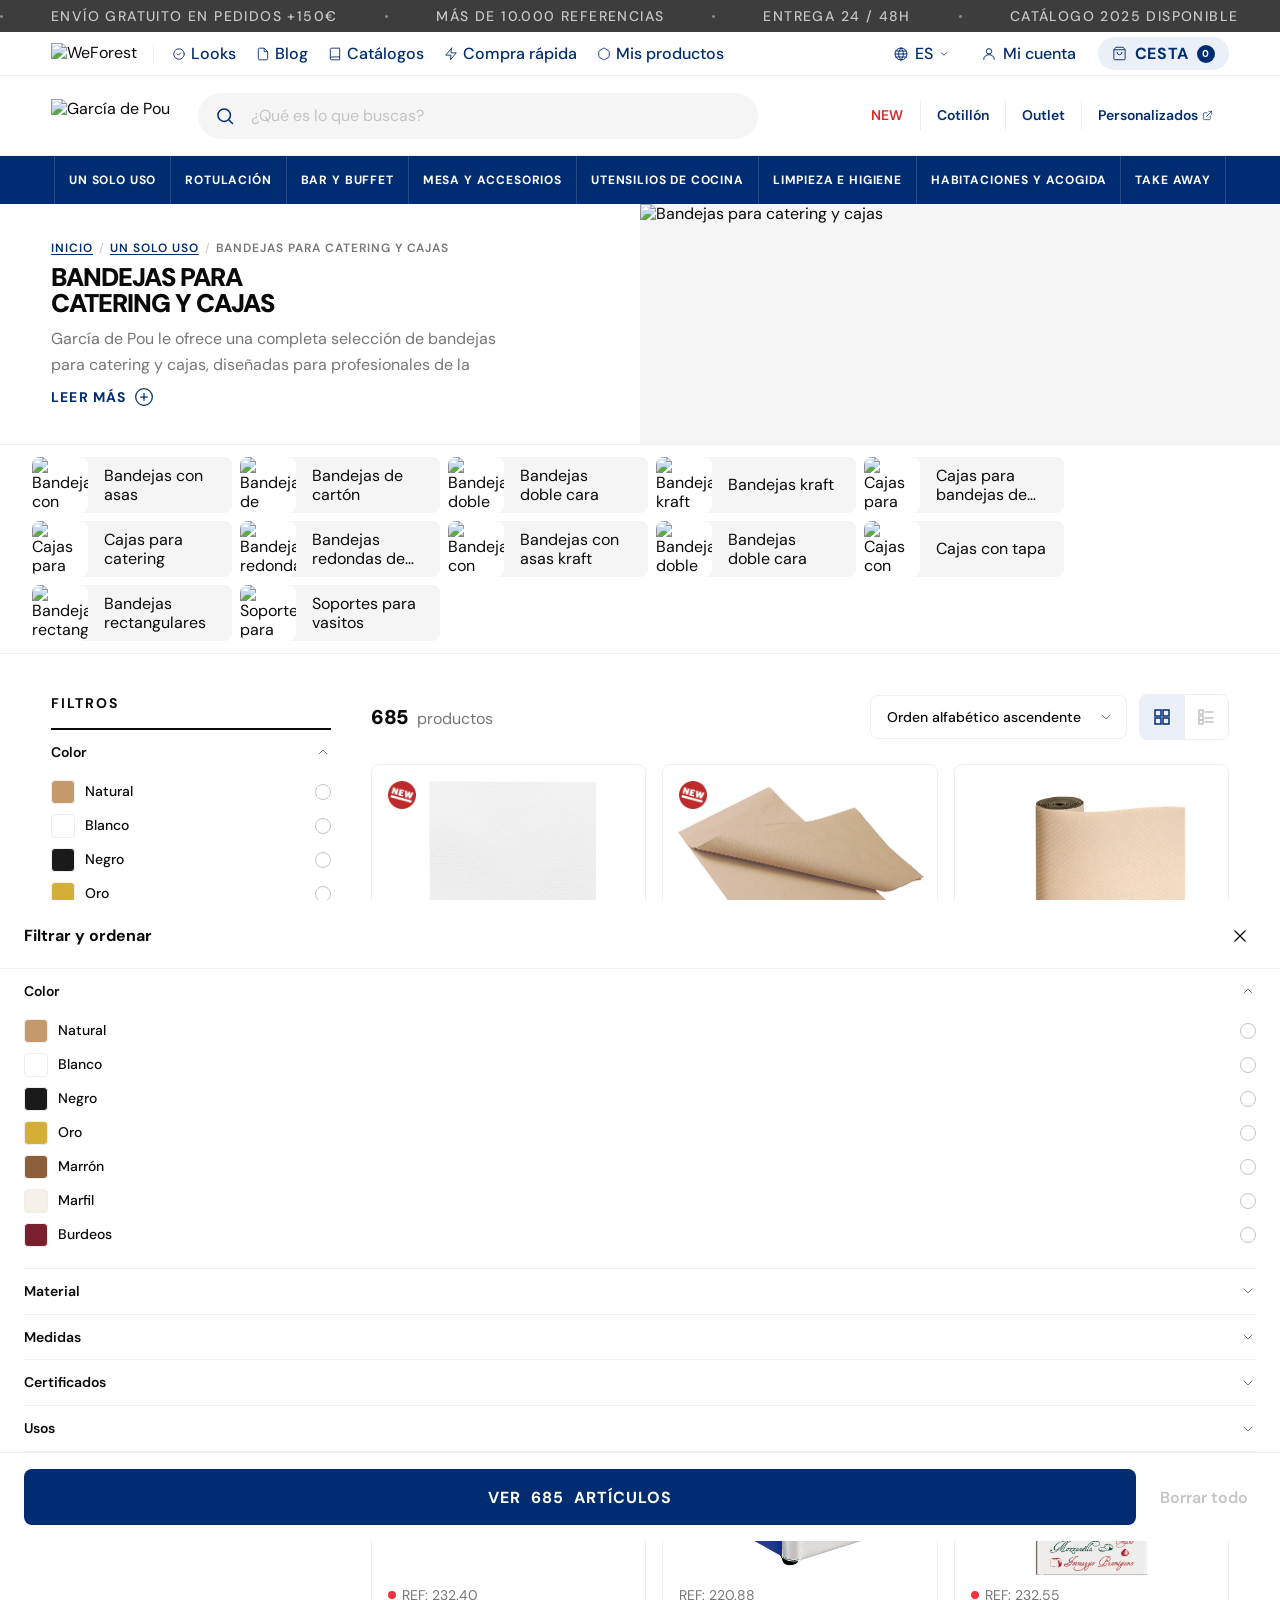
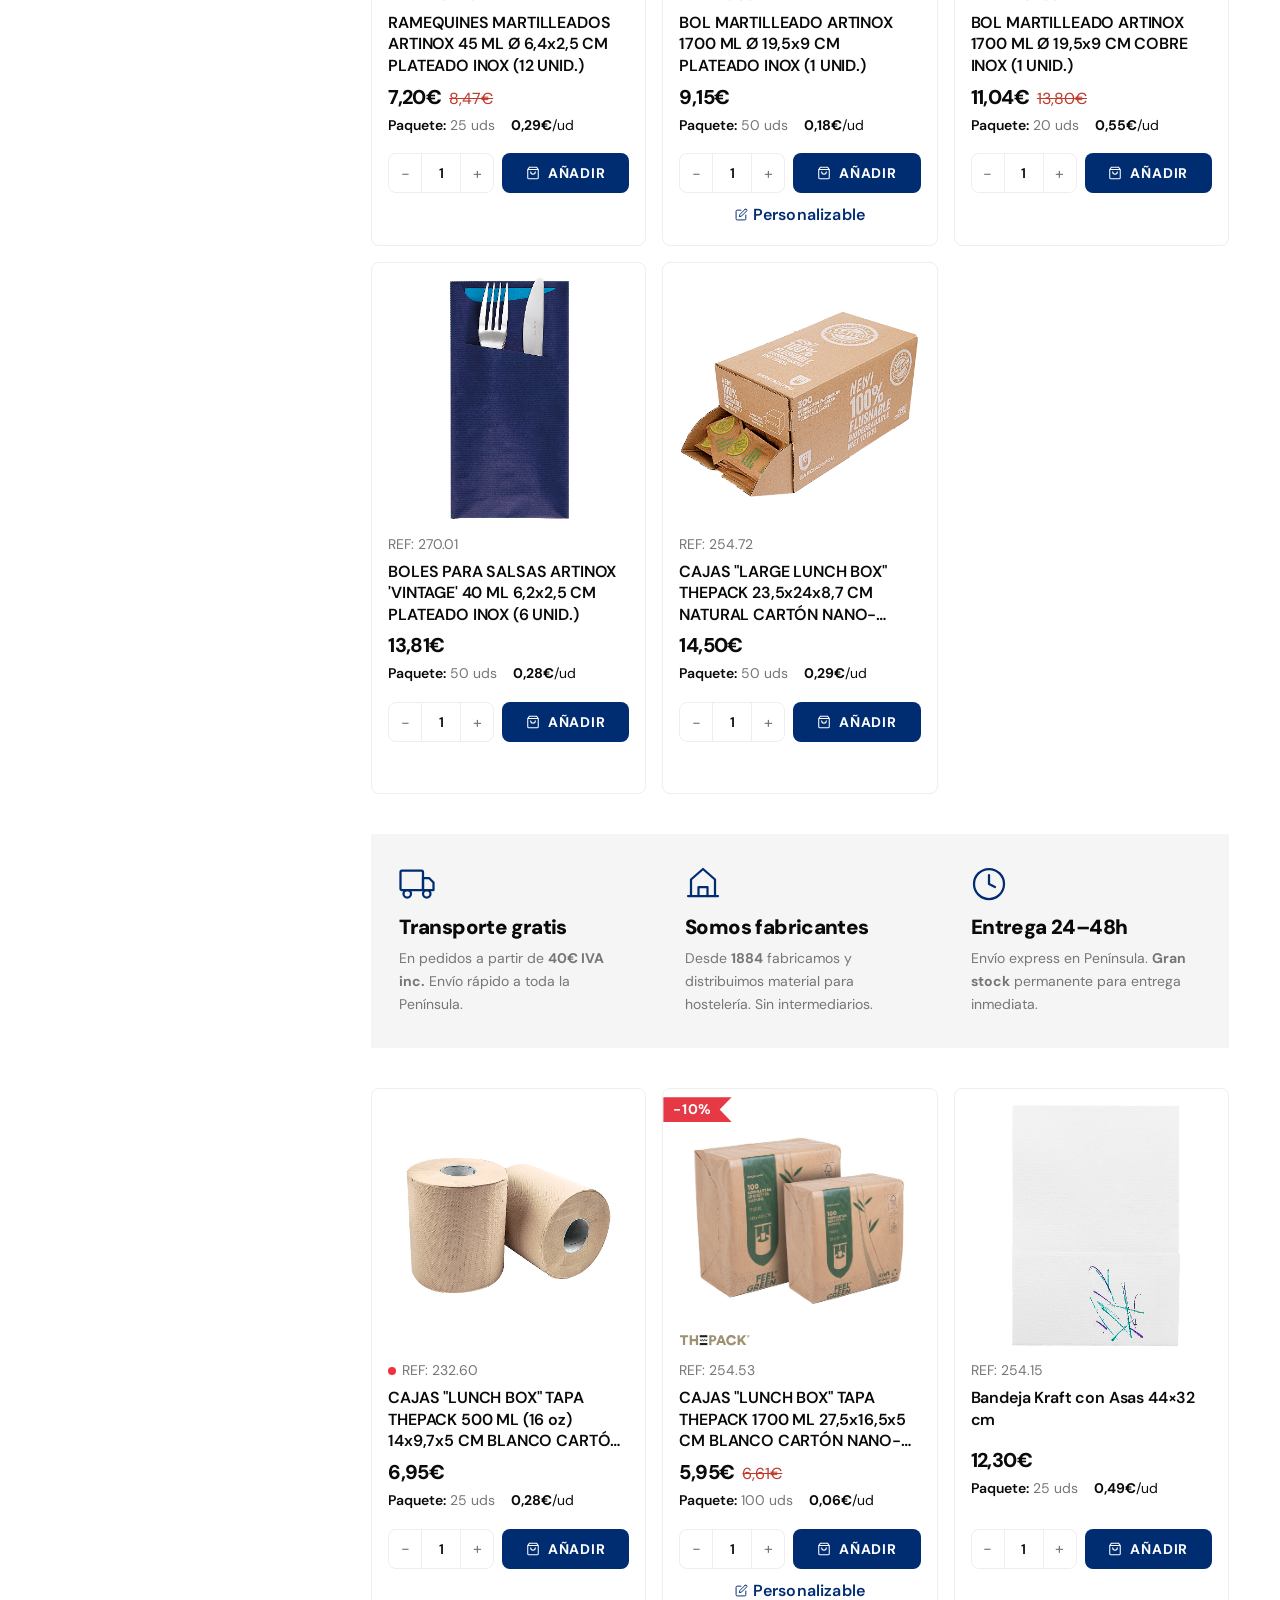
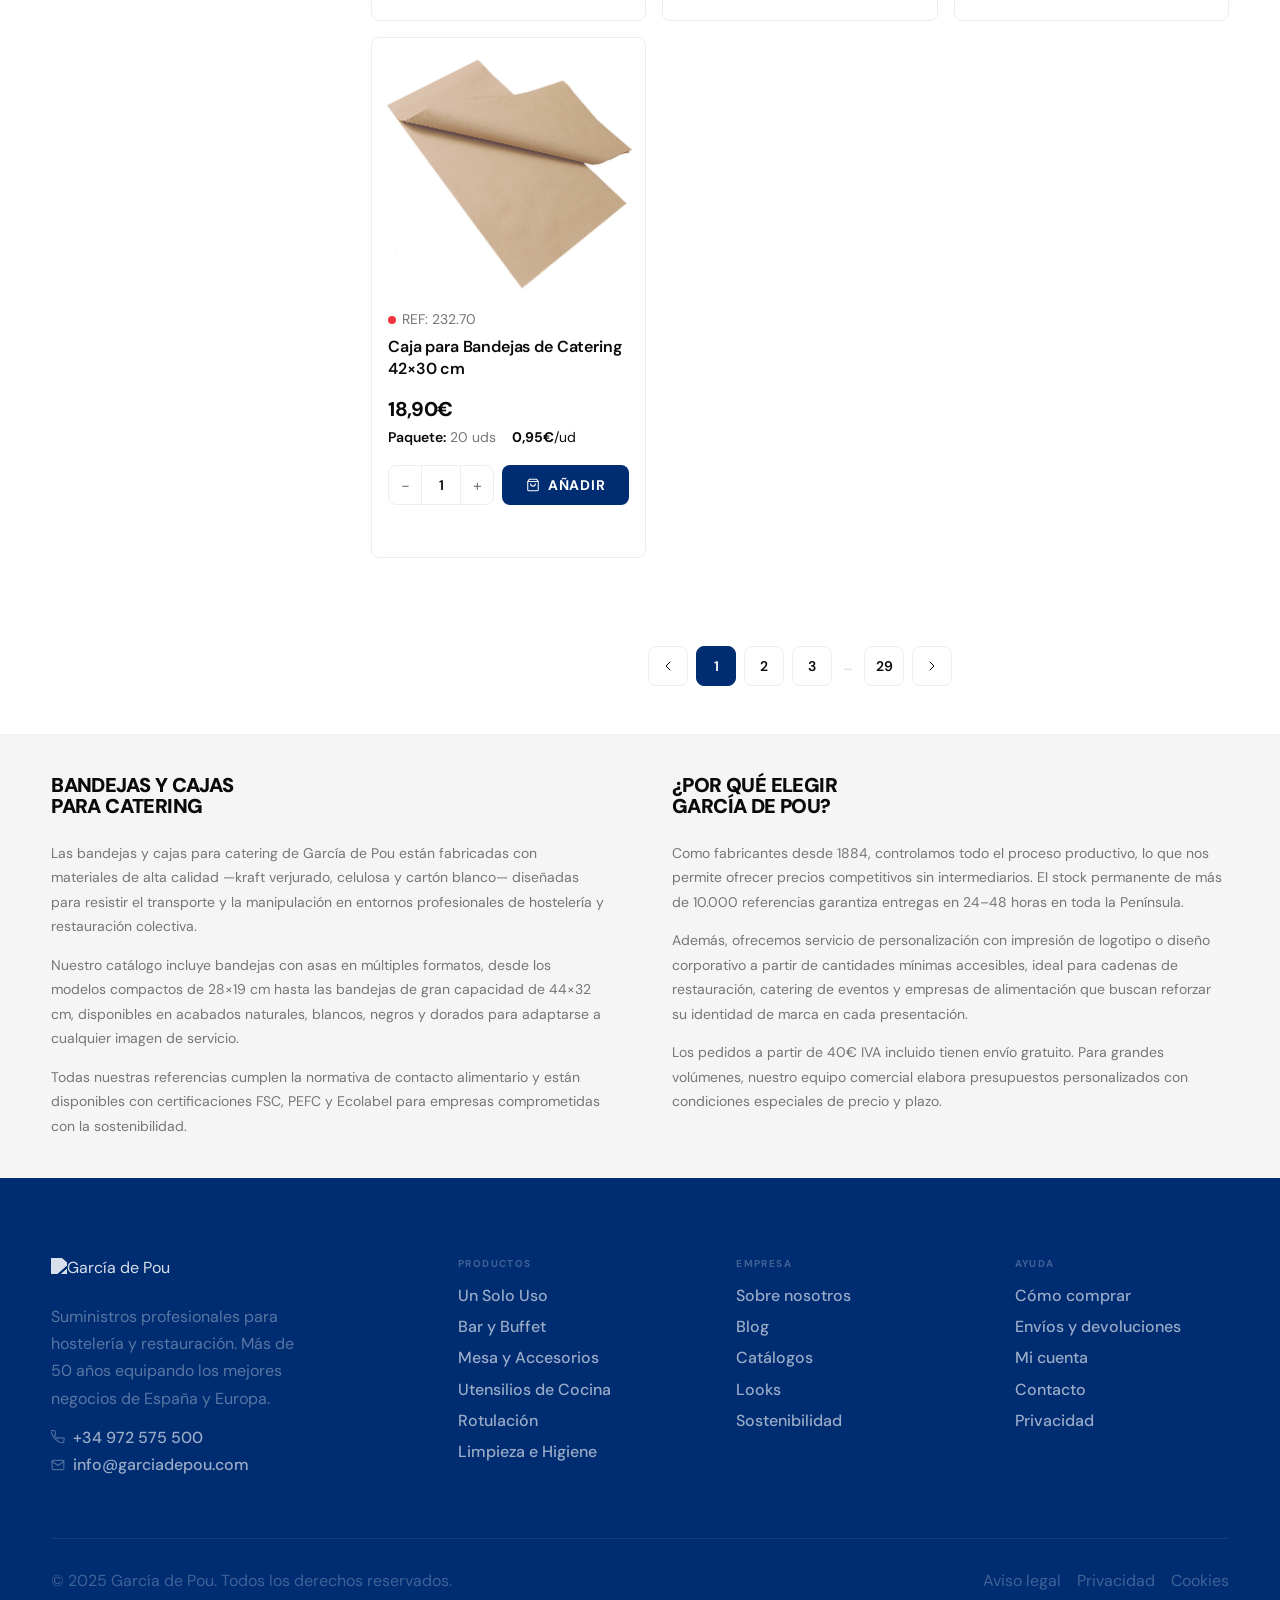
==== commit 079489d1: "Codex: actualiza nombres de productos PLP" ====
--- a/category.html
+++ b/category.html
@@ -758,47 +758,47 @@
       const catGrid1Data = [
         { href:'product.html', img:'img/product/GDP_101.01_C.jpg', alt:'Bandeja Kraft con Asas 28x19 cm',
           badge:{type:'new',text:'NEW'}, dot:true, code:'REF: 254.10',
-          name:'Bandeja Kraft con Asas 28×19 cm',
+          name:'RACK MINI TACOS ARTINOX 11,8x5,1x3,7 CM PLATEADO INOX (1 UNID.)',
           brand:'img/thepack.svg',
           personalizable:true,
           stars:4, ratingCount:24, price:'5,63€', priceOld:null,
           packQty:'100 uds', packUnit:'0,06€', packUnitLabel:'/ud' },
         { href:'product.html', img:'img/product/GDP_106.30_C.jpg', alt:'Bandeja Kraft con Asas 38x24 cm',
           badge:{type:'new',text:'NEW'}, code:'REF: 254.11',
-          name:'Bandeja Kraft con Asas 38×24 cm',
+          name:'CESTAS PRESENTACIÓN ARTINOX Ø 10x18 CM CROMADO ACERO (1 UNID.)',
           brand:'img/thepack.svg',
           stars:5, ratingCount:18, price:'8,90€', priceOld:null,
           packQty:'100 uds', packUnit:'0,09€', packUnitLabel:'/ud' },
         { href:'product.html', img:'img/product/GDP_107.49-P2.jpg', alt:'Bandeja Doble Cara 30x22 Blanco',
           badge:null, code:'REF: 221.52',
           personalizable:true,
-          name:'Bandeja Doble Cara 30×22 cm Blanco',
+          name:'BANDEJA REDONDA ARTINOX Ø 27,5x8 CM GALVANIZADO ACERO (1 UNID.)',
           stars:4, ratingCount:31, price:'6,42€', priceOld:null,
           packQty:'50 uds', packUnit:'0,13€', packUnitLabel:'/ud' },
         { href:'product.html', img:'img/product/GDP_110.75_CPack2.jpg', alt:'Caja para Catering con Tapa 36x26',
           badge:{type:'discount',text:'−15%'}, dot:true, code:'REF: 232.40',
-          name:'Caja para Catering con Tapa 36×26 cm',
+          name:'RAMEQUINES MARTILLEADOS ARTINOX 45 ML Ø 6,4x2,5 CM PLATEADO INOX (12 UNID.)',
           stars:4, ratingCount:12, price:'7,20€', priceOld:'8,47€',
           packQty:'25 uds', packUnit:'0,29€', packUnitLabel:'/ud' },
         { href:'product.html', img:'img/product/GDP_129.35_C.jpg', alt:'Bandeja Kraft Rectangular 40x30 cm',
           badge:null, code:'REF: 220.88',
           personalizable:true,
-          name:'Bandeja Kraft Rectangular 40×30 cm',
+          name:'BOL MARTILLEADO ARTINOX 1700 ML Ø 19,5x9 CM PLATEADO INOX (1 UNID.)',
           stars:5, ratingCount:8, price:'9,15€', priceOld:null,
           packQty:'50 uds', packUnit:'0,18€', packUnitLabel:'/ud' },
         { href:'product.html', img:'img/product/GDP_143.99.jpg', alt:'Caja para Catering Kraft 42x32 cm',
           badge:{type:'discount',text:'−20%'}, dot:true, code:'REF: 232.55',
-          name:'Caja para Catering Kraft 42×32 cm',
+          name:'BOL MARTILLEADO ARTINOX 1700 ML Ø 19,5x9 CM COBRE INOX (1 UNID.)',
           stars:4, ratingCount:22, price:'11,04€', priceOld:'13,80€',
           packQty:'20 uds', packUnit:'0,55€', packUnitLabel:'/ud' },
         { href:'product.html', img:'img/product/GDP_169.44_CProducte.jpg', alt:'Bandeja Redonda de Lujo Ø32 cm',
           badge:null, code:'REF: 270.01',
-          name:'Bandeja Redonda de Lujo Ø32 cm',
+          name:'BOLES PARA SALSAS ARTINOX \'VINTAGE\' 40 ML 6,2x2,5 CM PLATEADO INOX (6 UNID.)',
           stars:4, ratingCount:7, price:'13,81€', priceOld:null,
           packQty:'50 uds', packUnit:'0,28€', packUnitLabel:'/ud' },
         { href:'product.html', img:'img/product/GDP_213.99_CMpack.jpg', alt:'Bandeja con Asas Oro Negro 38x24 cm',
           badge:null, code:'REF: 254.72',
-          name:'Bandeja con Asas Oro/Negro 38×24 cm',
+          name:'CAJAS "LARGE LUNCH BOX" THEPACK 23,5x24x8,7 CM NATURAL CARTÓN NANO-MICRO (150 UNID.)',
           stars:4, ratingCount:15, price:'14,50€', priceOld:null,
           packQty:'50 uds', packUnit:'0,29€', packUnitLabel:'/ud' }
       ];
@@ -807,12 +807,12 @@
       const catGrid2Data = [
         { href:'product.html', img:'img/product/GDP_251.97_CM.jpg', alt:'Caja para Bandejas 36x26 cm',
           badge:null, dot:true, code:'REF: 232.60',
-          name:'Caja para Bandejas de Catering 36×26 cm',
+          name:'CAJAS "LUNCH BOX" TAPA THEPACK 500 ML (16 oz) 14x9,7x5 CM BLANCO CARTÓN NANO-MICRO (480 UNID.)',
           stars:5, ratingCount:19, price:'6,95€', priceOld:null,
           packQty:'25 uds', packUnit:'0,28€', packUnitLabel:'/ud' },
         { href:'product.html', img:'img/product/GDP_254.53+54_CPack.jpg', alt:'Bandeja con Asas Negro Oro 28x19 cm',
           badge:{type:'discount',text:'−10%'}, code:'REF: 254.53',
-          name:'Bandeja con Asas Negro/Oro 28×19 cm',
+          name:'CAJAS "LUNCH BOX" TAPA THEPACK 1700 ML 27,5x16,5x5 CM BLANCO CARTÓN NANO-MICRO + ALUMINIO (240 UNID.)',
           brand:'img/thepack.svg',
           personalizable:true,
           stars:4, ratingCount:43, price:'5,95€', priceOld:'6,61€',
--- a/styles.css
+++ b/styles.css
@@ -365,7 +365,7 @@
   align-items: center;
   height: 100%;
   padding: 0 14px;
-  font-size: var(--fs-xs);
+  font-size: 12px;
   font-weight: 700;
   letter-spacing: .07em;
   text-transform: uppercase;
@@ -3097,23 +3097,64 @@
 @media (max-width: 600px) {
   .cat-grid { grid-template-columns: 1fr; gap: var(--sp-12); }
 
-  /* card horizontal: imagen izquierda, body derecha */
+  /* CODEX 2026-05-19: mobile PLP card = top media/content + bottom full-width actions */
   .cat-grid .offer-card {
     display: grid;
     grid-template-columns: 120px 1fr;
+    grid-auto-rows: auto;
+    column-gap: var(--sp-12);
+    row-gap: var(--sp-8);
     align-items: start;
+    padding: var(--sp-12);
   }
   .cat-grid .offer-card .offer-card-img {
     grid-column: 1;
-    grid-row: 1;
+    grid-row: 1 / span 4;
     aspect-ratio: 1;
+    width: 100%;
+    min-width: 0;
+    border-radius: var(--radius);
     overflow: hidden;
   }
   .cat-grid .offer-card .offer-card-body {
+    display: contents;
+  }
+  .cat-grid .offer-card .offer-code,
+  .cat-grid .offer-card .offer-name,
+  .cat-grid .offer-card .offer-rating,
+  .cat-grid .offer-card .offer-pricing,
+  .cat-grid .offer-card .offer-pack {
     grid-column: 2;
-    grid-row: 1;
-    padding: var(--sp-12);
-  }
+    min-width: 0;
+  }
+  .cat-grid .offer-card .offer-name { min-height: 0; font-size: var(--fs-base); }
+  /* acciones full-width + personalizable sin espacio si no existe */
+  .cat-grid .offer-card .offer-actions {
+    grid-column: 1 / -1;
+    flex-wrap: wrap;
+    width: 100%;
+    margin-top: 0;
+    padding-top: var(--sp-8);
+  }
+  .cat-grid .offer-card .offer-actions .qty-selector {
+    flex: 1 1 0;
+    width: auto;
+    min-width: 0;
+    justify-content: space-between;
+  }
+  .cat-grid .offer-card .offer-actions .qty-input {
+    flex: 1 1 0;
+    width: 0;
+    min-width: 0;
+  }
+  .cat-grid .offer-card .offer-actions .btn-add-cart {
+    flex: 1 1 0;
+    width: auto;
+    min-width: 0;
+    justify-content: center;
+  }
+  .cat-grid .offer-card .offer-personalizable { flex-basis: 100%; font-size: var(--fs-base); }
+  .cat-grid .offer-card .offer-personalizable--hidden { display: none; }
 }
 
 @media (max-width: 720px) {
@@ -3406,13 +3447,13 @@
   vertical-align: middle;
 }
 
-.drawer-footer {
-  margin-top: var(--sp-32);
-  padding-top: var(--sp-24);
-  border-top: 1px solid var(--g100);
-}
+.drawer-footer { margin-top: var(--sp-16); }
 .drawer-footer .btn { width: 100%; justify-content: center; }
 .drawer-footer .btn svg { margin-right: var(--sp-8); }
+.drawer-lang { margin-top: 0; width: 100%; }
+.drawer-lang .util-lang-btn { width: 100%; justify-content: flex-start; gap: var(--sp-8); }
+.drawer-lang .util-lang-btn .util-lang-chevron { margin-left: auto; }
+.drawer-lang .util-lang-dropdown { width: 100%; }
 
 /* Drawer solo visible por debajo de 1200px */
 @media (min-width: 1201px) {
@@ -3521,6 +3562,8 @@
   grid-row: 1;
   position: relative; /* contiene las flechas en absoluto */
 }
+.pdp-main-img .offer-brand-wrap { padding: var(--sp-4); background: transparent; }
+.pdp-main-img .offer-brand-logo { height: 24px; }
 .pdp-main-img {
   aspect-ratio: 1;
   background: var(--g50);
@@ -3571,7 +3614,15 @@
 .pdp-info {
   display: flex;
   flex-direction: column;
-  gap: var(--sp-32);
+  gap: var(--sp-16);
+}
+.pdp-info > * + * {
+  border-top: 1px solid var(--g100);
+  padding-top: var(--sp-16);
+}
+.pdp-purchase--shipping {
+  border-top: none;
+  padding-top: 0;
 }
 
 .pdp-title {
@@ -3589,6 +3640,7 @@
   align-items: center;
   gap: var(--sp-16);
   flex-wrap: wrap;
+  justify-content: space-between;
 }
 .pdp-ref-item {
   display: flex;
@@ -3687,6 +3739,16 @@
 .pdp-color-more:hover { border-color: var(--blue); background: var(--blue-10); }
 
 /* ── Precio + acciones ── */
+.pdp-badge-new {
+  position: absolute;
+  top: var(--sp-16);
+  left: var(--sp-16);
+  z-index: 2;
+  background: none;
+  padding: 0;
+}
+.pdp-main-img .pdp-badge-new img { height: 48px; width: 48px; object-fit: contain; mix-blend-mode: normal; }
+
 .pdp-purchase { display: flex; flex-direction: column; gap: var(--sp-16); }
 
 .pdp-pricing-row {
@@ -3728,21 +3790,6 @@
 .pdp-actions .qty-selector .qty-btn { width: 40px; }
 .pdp-actions .qty-selector .qty-input { width: 48px; }
 .pdp-actions .btn { flex: 1; justify-content: center; }
-.pdp-custom-btn {
-  display: flex;
-  align-items: center;
-  gap: 6px;
-  background: none;
-  border: none;
-  font-size: var(--fs-sm);
-  font-weight: 600;
-  color: var(--blue);
-  cursor: pointer;
-  white-space: nowrap;
-  flex-shrink: 0;
-  text-decoration: none;
-}
-.pdp-custom-btn:hover { color: var(--blue-80); }
 
 /* ── Barra de envío ── */
 .pdp-shipping {
@@ -3789,7 +3836,8 @@
     grid-template-rows: auto auto;
     gap: var(--sp-12);
   }
-  .pdp-main-img { grid-column: 1; grid-row: 1; }
+  .pdp-main-wrap { grid-column: 1; grid-row: 1; }
+  .pdp-main-img .offer-brand-logo { height: 16px; }
   .pdp-thumbs {
     grid-column: 1;
     grid-row: 2;
@@ -3811,7 +3859,7 @@
   .pdp-shipping { flex-direction: column; align-items: flex-start; gap: var(--sp-12); }
   .pdp-shipping-sep { display: none; }
   .pdp-actions { flex-wrap: wrap; }
-  .pdp-actions .pdp-custom-btn { width: 100%; justify-content: center; }
+  .pdp-actions .btn { min-width: calc(50% - var(--sp-8)); }
 }
 
 /* ══════════════════════════════════════════════════════════
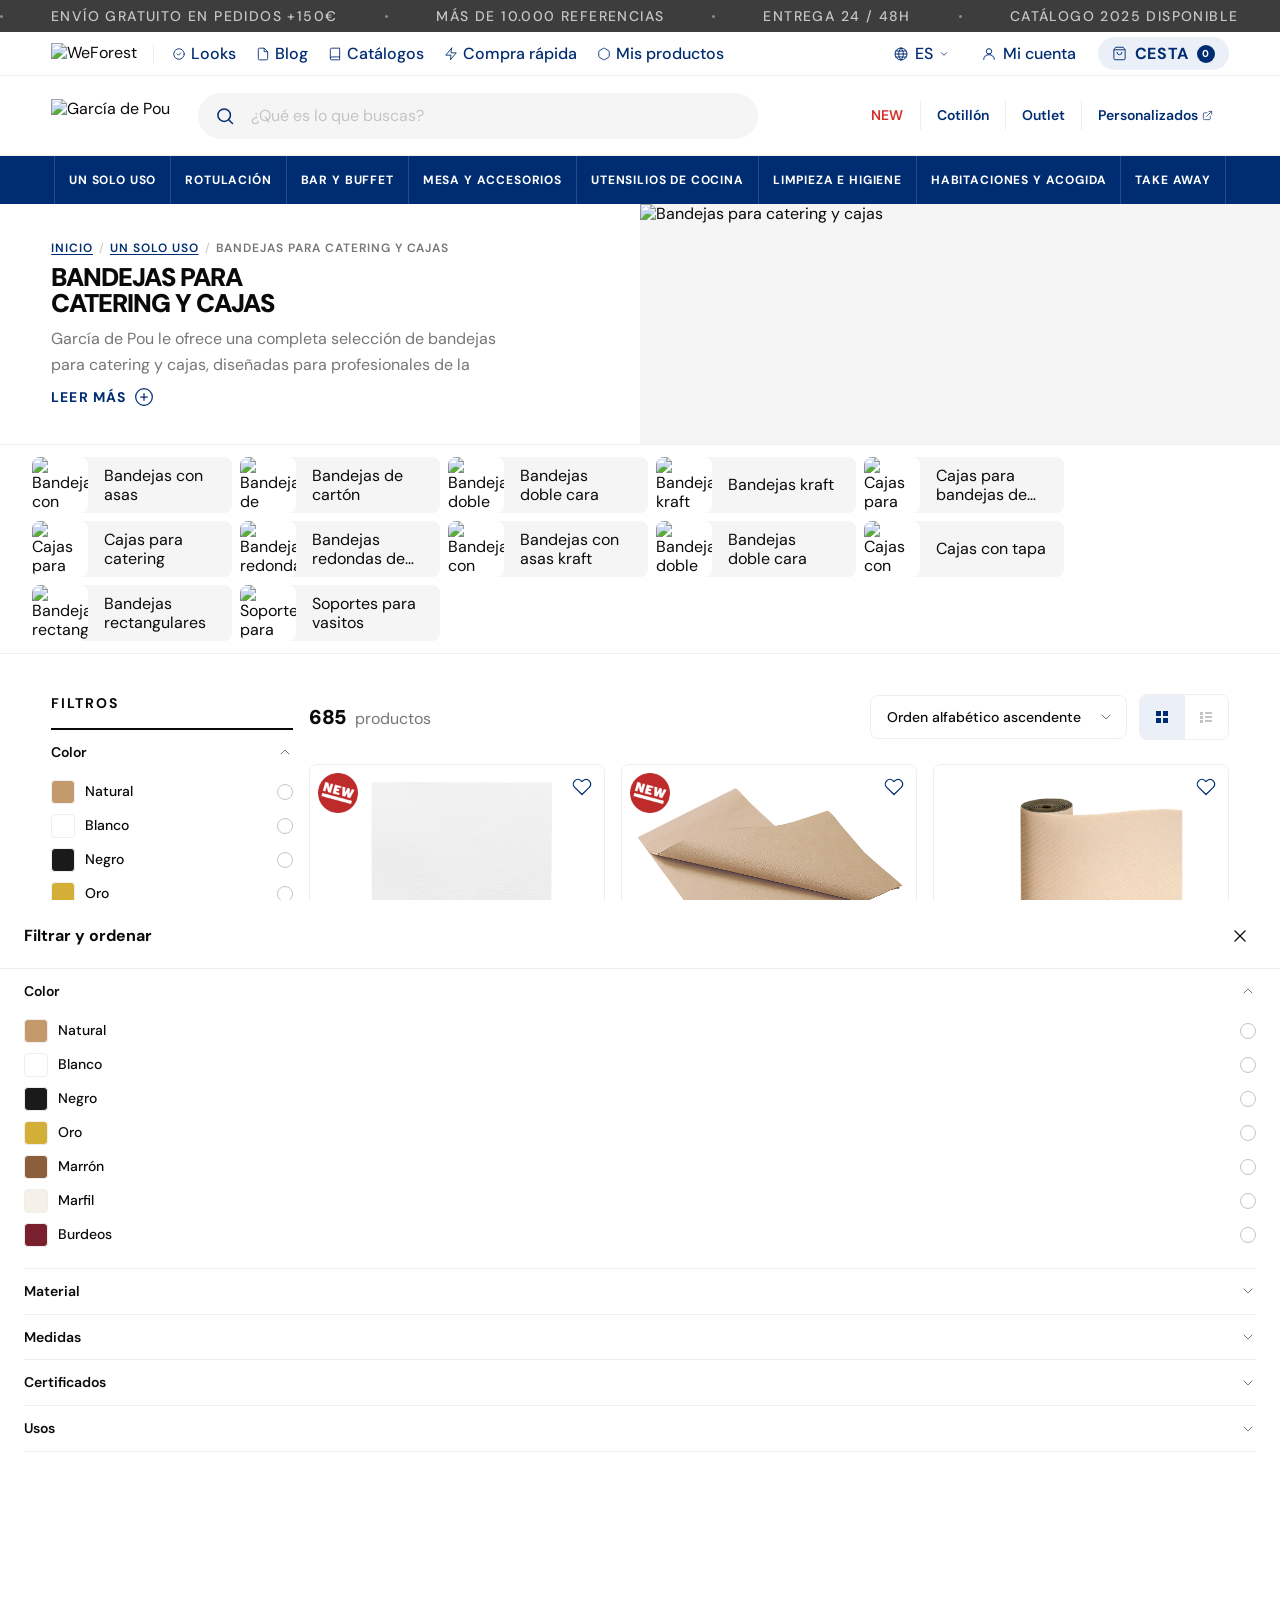
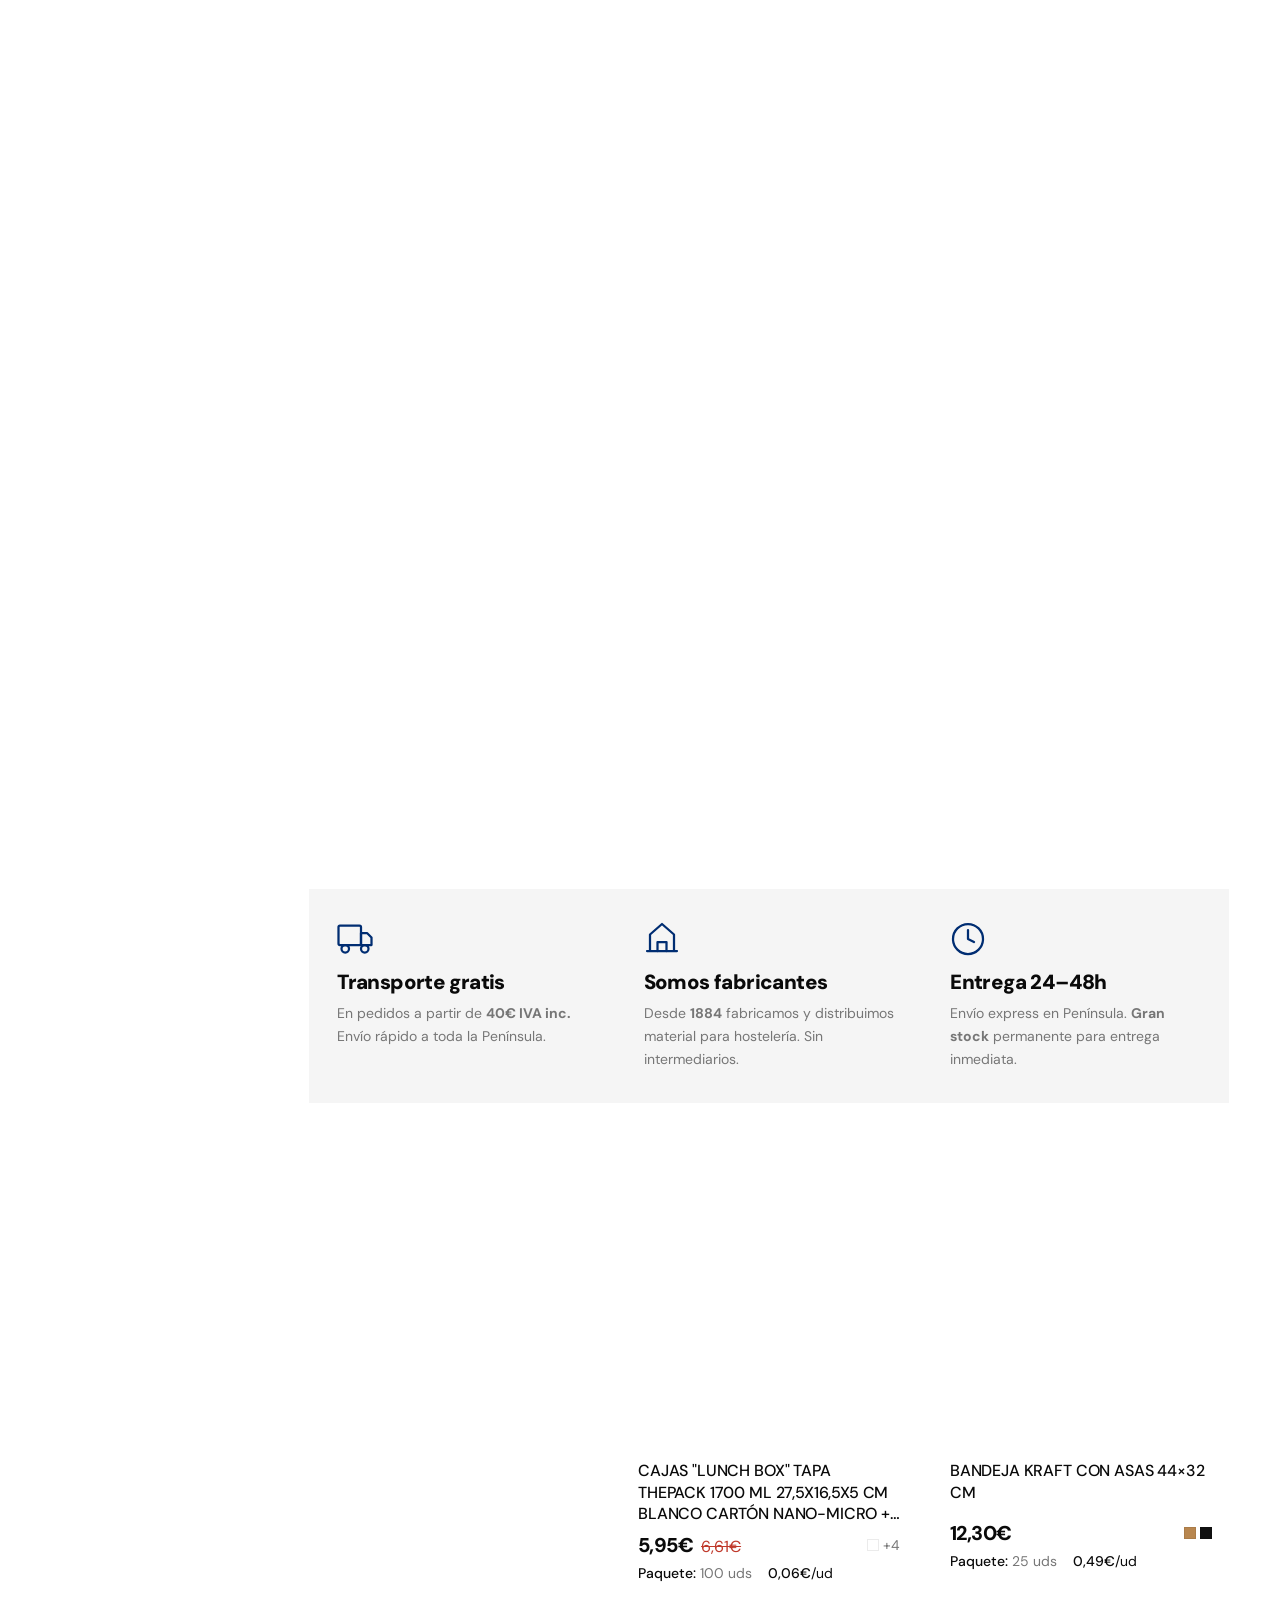
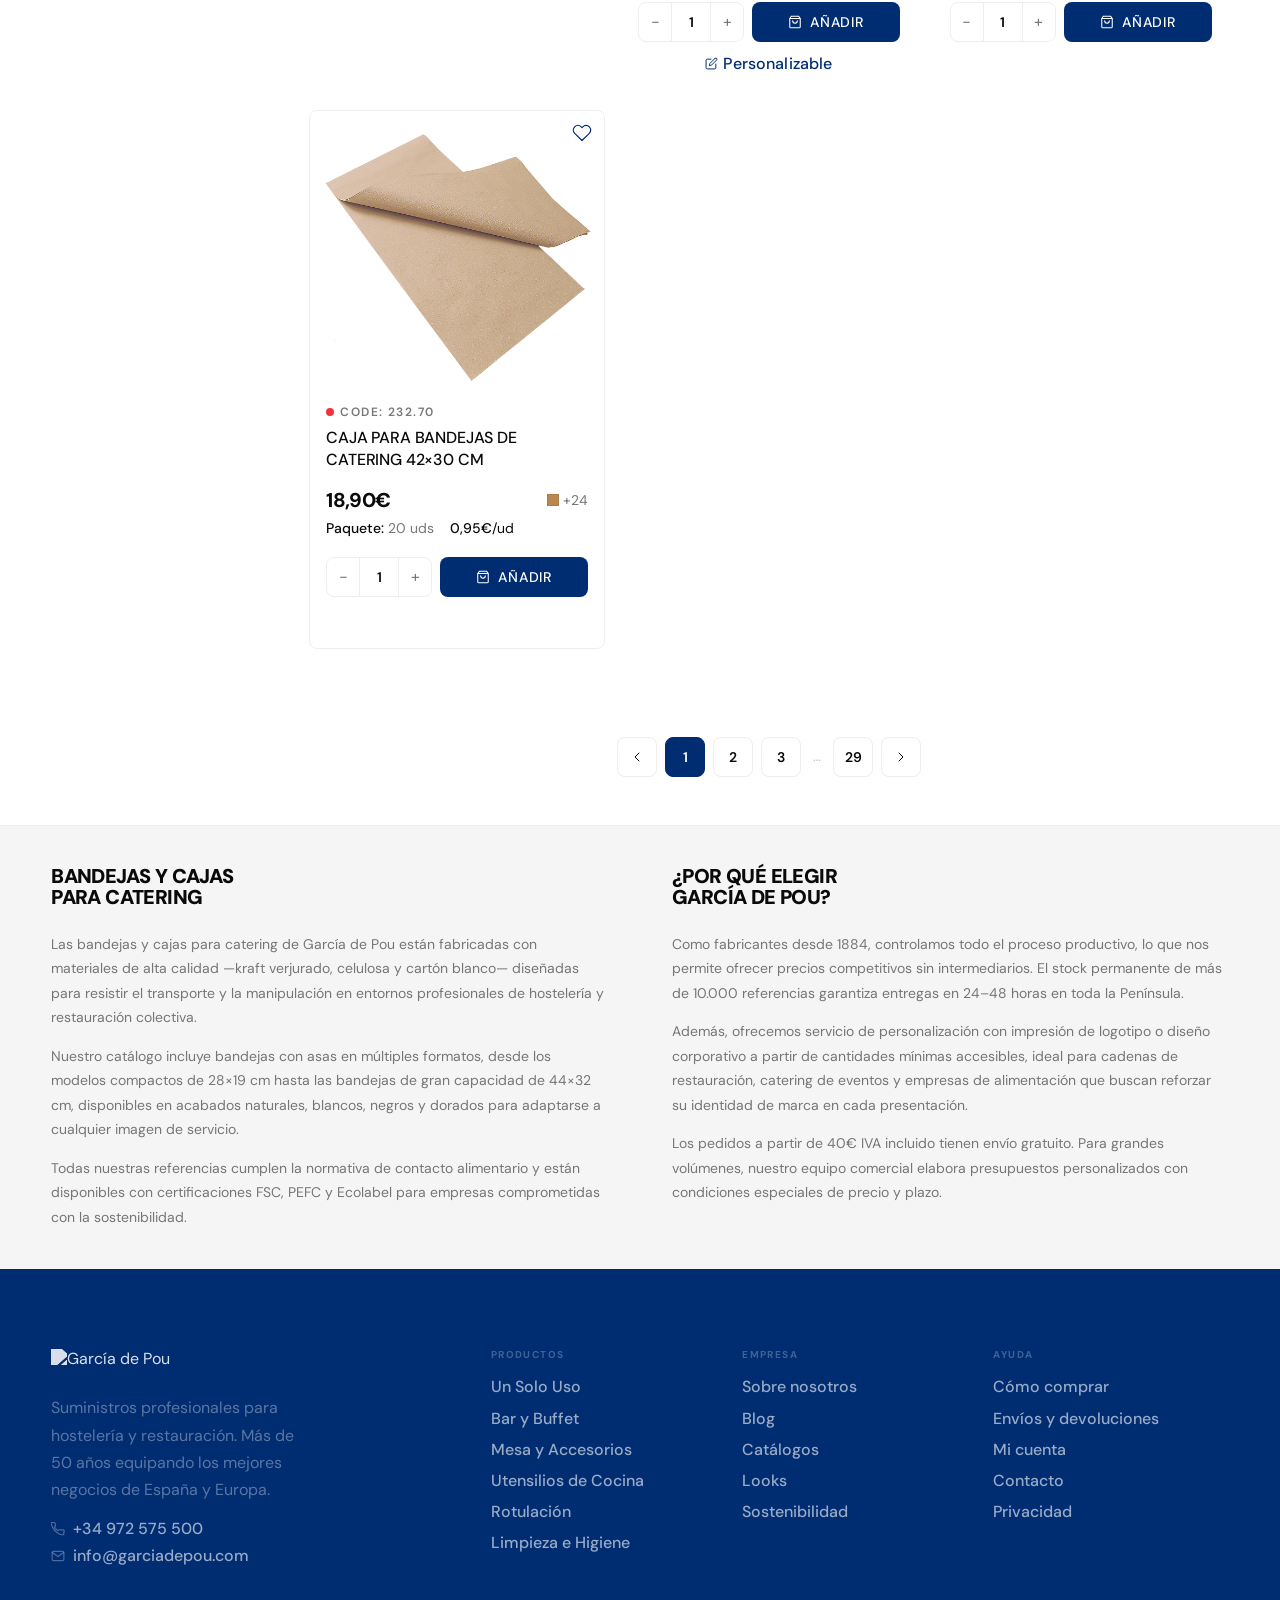
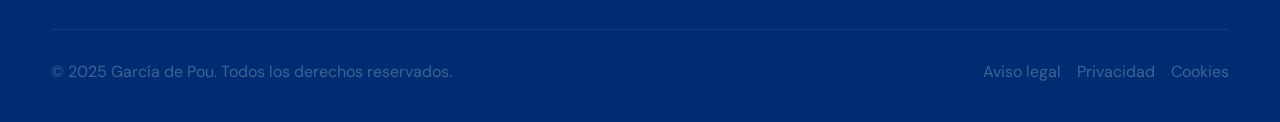
==== commit e4c23970: "Checkpoint: estado previo al grid de 24 columnas Co-Authored-By: Claude Sonnet 4.6 <noreply@anthropi" ====
--- a/category.html
+++ b/category.html
@@ -11,7 +11,7 @@
   <link rel="stylesheet" href="https://cdn.jsdelivr.net/npm/swiper@11/swiper-bundle.min.css">
   <link rel="stylesheet" href="styles.css">
 </head>
-<body>
+<body class="page-cat">
 
   <!-- ════════════════════════════════════════
        ANNOUNCEMENT BAR
@@ -262,10 +262,10 @@
               </select>
               <div class="cat-view-toggle" id="catViewToggle" aria-label="Cambiar vista">
                 <button class="cat-view-btn is-active" data-view="grid" aria-label="Vista cuadrícula" title="Vista cuadrícula">
-                  <svg width="16" height="16" viewBox="0 0 16 16" fill="none" aria-hidden="true"><rect x="1" y="1" width="6" height="6" stroke="currentColor" stroke-width="1.5"/><rect x="9" y="1" width="6" height="6" stroke="currentColor" stroke-width="1.5"/><rect x="1" y="9" width="6" height="6" stroke="currentColor" stroke-width="1.5"/><rect x="9" y="9" width="6" height="6" stroke="currentColor" stroke-width="1.5"/></svg>
+                  <svg width="16" height="16" viewBox="0 0 16 16" aria-hidden="true"><rect x="2" y="2" width="5" height="5" fill="currentColor"/><rect x="9" y="2" width="5" height="5" fill="currentColor"/><rect x="2" y="9" width="5" height="5" fill="currentColor"/><rect x="9" y="9" width="5" height="5" fill="currentColor"/></svg>
                 </button>
                 <button class="cat-view-btn" data-view="list" aria-label="Vista lista" title="Vista lista">
-                  <svg width="16" height="16" viewBox="0 0 16 16" fill="none" aria-hidden="true"><rect x="1" y="1" width="4" height="4" stroke="currentColor" stroke-width="1.5"/><line x1="7" y1="3" x2="15" y2="3" stroke="currentColor" stroke-width="1.5" stroke-linecap="round"/><rect x="1" y="7" width="4" height="4" stroke="currentColor" stroke-width="1.5"/><line x1="7" y1="9" x2="15" y2="9" stroke="currentColor" stroke-width="1.5" stroke-linecap="round"/><rect x="1" y="11" width="4" height="4" stroke="currentColor" stroke-width="1.5"/><line x1="7" y1="13" x2="15" y2="13" stroke="currentColor" stroke-width="1.5" stroke-linecap="round"/></svg>
+                  <svg width="16" height="16" viewBox="0 0 16 16" aria-hidden="true"><rect x="2" y="3" width="3" height="3" fill="currentColor"/><rect x="7" y="3" width="7" height="2" fill="currentColor"/><rect x="2" y="7" width="3" height="3" fill="currentColor"/><rect x="7" y="7" width="7" height="2" fill="currentColor"/><rect x="2" y="11" width="3" height="3" fill="currentColor"/><rect x="7" y="11" width="7" height="2" fill="currentColor"/></svg>
                 </button>
               </div>
             </div>
@@ -280,7 +280,7 @@
                 <img src="img/product/GDP_101.01_C.jpg" alt="Bandeja Kraft con Asas 28x19 cm" loading="lazy">
               </div>
               <div class="offer-card-body">
-                <span class="offer-code">REF: 254.10</span>
+                <span class="offer-code">CODE: 254.10</span>
                 <p class="offer-name">Bandeja Kraft con Asas 28×19 cm</p>
                 <div class="offer-rating">
                   <span class="offer-rating-stars"><svg class="rating-star" width="13" height="13" viewBox="0 0 24 24" fill="#FFD100" aria-hidden="true"><path d="M12 2l3.09 6.26L22 9.27l-5 4.87 1.18 6.88L12 17.77l-6.18 3.25L7 14.14 2 9.27l6.91-1.01L12 2z"/></svg><svg class="rating-star" width="13" height="13" viewBox="0 0 24 24" fill="#FFD100" aria-hidden="true"><path d="M12 2l3.09 6.26L22 9.27l-5 4.87 1.18 6.88L12 17.77l-6.18 3.25L7 14.14 2 9.27l6.91-1.01L12 2z"/></svg><svg class="rating-star" width="13" height="13" viewBox="0 0 24 24" fill="#FFD100" aria-hidden="true"><path d="M12 2l3.09 6.26L22 9.27l-5 4.87 1.18 6.88L12 17.77l-6.18 3.25L7 14.14 2 9.27l6.91-1.01L12 2z"/></svg><svg class="rating-star" width="13" height="13" viewBox="0 0 24 24" fill="#FFD100" aria-hidden="true"><path d="M12 2l3.09 6.26L22 9.27l-5 4.87 1.18 6.88L12 17.77l-6.18 3.25L7 14.14 2 9.27l6.91-1.01L12 2z"/></svg><svg class="rating-star" width="13" height="13" viewBox="0 0 24 24" fill="none" stroke="#D4D4D4" stroke-width="1.5" aria-hidden="true"><path d="M12 2l3.09 6.26L22 9.27l-5 4.87 1.18 6.88L12 17.77l-6.18 3.25L7 14.14 2 9.27l6.91-1.01L12 2z" stroke-linejoin="round"/></svg></span>
@@ -301,7 +301,7 @@
                 <img src="img/product/GDP_106.30_C.jpg" alt="Bandeja Kraft con Asas 38x24 cm" loading="lazy">
               </div>
               <div class="offer-card-body">
-                <span class="offer-code">REF: 254.11</span>
+                <span class="offer-code">CODE: 254.11</span>
                 <p class="offer-name">Bandeja Kraft con Asas 38×24 cm</p>
                 <div class="offer-rating">
                   <span class="offer-rating-stars"><svg class="rating-star" width="13" height="13" viewBox="0 0 24 24" fill="#FFD100" aria-hidden="true"><path d="M12 2l3.09 6.26L22 9.27l-5 4.87 1.18 6.88L12 17.77l-6.18 3.25L7 14.14 2 9.27l6.91-1.01L12 2z"/></svg><svg class="rating-star" width="13" height="13" viewBox="0 0 24 24" fill="#FFD100" aria-hidden="true"><path d="M12 2l3.09 6.26L22 9.27l-5 4.87 1.18 6.88L12 17.77l-6.18 3.25L7 14.14 2 9.27l6.91-1.01L12 2z"/></svg><svg class="rating-star" width="13" height="13" viewBox="0 0 24 24" fill="#FFD100" aria-hidden="true"><path d="M12 2l3.09 6.26L22 9.27l-5 4.87 1.18 6.88L12 17.77l-6.18 3.25L7 14.14 2 9.27l6.91-1.01L12 2z"/></svg><svg class="rating-star" width="13" height="13" viewBox="0 0 24 24" fill="#FFD100" aria-hidden="true"><path d="M12 2l3.09 6.26L22 9.27l-5 4.87 1.18 6.88L12 17.77l-6.18 3.25L7 14.14 2 9.27l6.91-1.01L12 2z"/></svg><svg class="rating-star" width="13" height="13" viewBox="0 0 24 24" fill="#FFD100" aria-hidden="true"><path d="M12 2l3.09 6.26L22 9.27l-5 4.87 1.18 6.88L12 17.77l-6.18 3.25L7 14.14 2 9.27l6.91-1.01L12 2z"/></svg></span>
@@ -321,7 +321,7 @@
                 <img src="img/product/GDP_107.49-P2.jpg" alt="Bandeja Doble Cara 30x22 Blanco" loading="lazy">
               </div>
               <div class="offer-card-body">
-                <span class="offer-code">REF: 221.52</span>
+                <span class="offer-code">CODE: 221.52</span>
                 <p class="offer-name">Bandeja Doble Cara 30×22 cm Blanco</p>
                 <div class="offer-rating">
                   <span class="offer-rating-stars"><svg class="rating-star" width="13" height="13" viewBox="0 0 24 24" fill="#FFD100" aria-hidden="true"><path d="M12 2l3.09 6.26L22 9.27l-5 4.87 1.18 6.88L12 17.77l-6.18 3.25L7 14.14 2 9.27l6.91-1.01L12 2z"/></svg><svg class="rating-star" width="13" height="13" viewBox="0 0 24 24" fill="#FFD100" aria-hidden="true"><path d="M12 2l3.09 6.26L22 9.27l-5 4.87 1.18 6.88L12 17.77l-6.18 3.25L7 14.14 2 9.27l6.91-1.01L12 2z"/></svg><svg class="rating-star" width="13" height="13" viewBox="0 0 24 24" fill="#FFD100" aria-hidden="true"><path d="M12 2l3.09 6.26L22 9.27l-5 4.87 1.18 6.88L12 17.77l-6.18 3.25L7 14.14 2 9.27l6.91-1.01L12 2z"/></svg><svg class="rating-star" width="13" height="13" viewBox="0 0 24 24" fill="#FFD100" aria-hidden="true"><path d="M12 2l3.09 6.26L22 9.27l-5 4.87 1.18 6.88L12 17.77l-6.18 3.25L7 14.14 2 9.27l6.91-1.01L12 2z"/></svg><svg class="rating-star" width="13" height="13" viewBox="0 0 24 24" fill="none" stroke="#D4D4D4" stroke-width="1.5" aria-hidden="true"><path d="M12 2l3.09 6.26L22 9.27l-5 4.87 1.18 6.88L12 17.77l-6.18 3.25L7 14.14 2 9.27l6.91-1.01L12 2z" stroke-linejoin="round"/></svg></span>
@@ -342,7 +342,7 @@
                 <img src="img/product/GDP_110.75_CPack2.jpg" alt="Caja para Catering con Tapa 36x26" loading="lazy">
               </div>
               <div class="offer-card-body">
-                <span class="offer-code">REF: 232.40</span>
+                <span class="offer-code">CODE: 232.40</span>
                 <p class="offer-name">Caja para Catering con Tapa 36×26 cm</p>
                 <div class="offer-rating">
                   <span class="offer-rating-stars"><svg class="rating-star" width="13" height="13" viewBox="0 0 24 24" fill="#FFD100" aria-hidden="true"><path d="M12 2l3.09 6.26L22 9.27l-5 4.87 1.18 6.88L12 17.77l-6.18 3.25L7 14.14 2 9.27l6.91-1.01L12 2z"/></svg><svg class="rating-star" width="13" height="13" viewBox="0 0 24 24" fill="#FFD100" aria-hidden="true"><path d="M12 2l3.09 6.26L22 9.27l-5 4.87 1.18 6.88L12 17.77l-6.18 3.25L7 14.14 2 9.27l6.91-1.01L12 2z"/></svg><svg class="rating-star" width="13" height="13" viewBox="0 0 24 24" fill="#FFD100" aria-hidden="true"><path d="M12 2l3.09 6.26L22 9.27l-5 4.87 1.18 6.88L12 17.77l-6.18 3.25L7 14.14 2 9.27l6.91-1.01L12 2z"/></svg><svg class="rating-star" width="13" height="13" viewBox="0 0 24 24" fill="#FFD100" aria-hidden="true"><path d="M12 2l3.09 6.26L22 9.27l-5 4.87 1.18 6.88L12 17.77l-6.18 3.25L7 14.14 2 9.27l6.91-1.01L12 2z"/></svg><svg class="rating-star" width="13" height="13" viewBox="0 0 24 24" fill="none" stroke="#D4D4D4" stroke-width="1.5" aria-hidden="true"><path d="M12 2l3.09 6.26L22 9.27l-5 4.87 1.18 6.88L12 17.77l-6.18 3.25L7 14.14 2 9.27l6.91-1.01L12 2z" stroke-linejoin="round"/></svg></span>
@@ -362,7 +362,7 @@
                 <img src="img/product/GDP_129.35_C.jpg" alt="Bandeja Kraft Rectangular 40x30 cm" loading="lazy">
               </div>
               <div class="offer-card-body">
-                <span class="offer-code">REF: 220.88</span>
+                <span class="offer-code">CODE: 220.88</span>
                 <p class="offer-name">Bandeja Kraft Rectangular 40×30 cm</p>
                 <div class="offer-rating">
                   <span class="offer-rating-stars"><svg class="rating-star" width="13" height="13" viewBox="0 0 24 24" fill="#FFD100" aria-hidden="true"><path d="M12 2l3.09 6.26L22 9.27l-5 4.87 1.18 6.88L12 17.77l-6.18 3.25L7 14.14 2 9.27l6.91-1.01L12 2z"/></svg><svg class="rating-star" width="13" height="13" viewBox="0 0 24 24" fill="#FFD100" aria-hidden="true"><path d="M12 2l3.09 6.26L22 9.27l-5 4.87 1.18 6.88L12 17.77l-6.18 3.25L7 14.14 2 9.27l6.91-1.01L12 2z"/></svg><svg class="rating-star" width="13" height="13" viewBox="0 0 24 24" fill="#FFD100" aria-hidden="true"><path d="M12 2l3.09 6.26L22 9.27l-5 4.87 1.18 6.88L12 17.77l-6.18 3.25L7 14.14 2 9.27l6.91-1.01L12 2z"/></svg><svg class="rating-star" width="13" height="13" viewBox="0 0 24 24" fill="#FFD100" aria-hidden="true"><path d="M12 2l3.09 6.26L22 9.27l-5 4.87 1.18 6.88L12 17.77l-6.18 3.25L7 14.14 2 9.27l6.91-1.01L12 2z"/></svg><svg class="rating-star" width="13" height="13" viewBox="0 0 24 24" fill="#FFD100" aria-hidden="true"><path d="M12 2l3.09 6.26L22 9.27l-5 4.87 1.18 6.88L12 17.77l-6.18 3.25L7 14.14 2 9.27l6.91-1.01L12 2z"/></svg></span>
@@ -383,7 +383,7 @@
                 <img src="img/product/GDP_143.99.jpg" alt="Caja para Catering Kraft 42x32 cm" loading="lazy">
               </div>
               <div class="offer-card-body">
-                <span class="offer-code">REF: 232.55</span>
+                <span class="offer-code">CODE: 232.55</span>
                 <p class="offer-name">Caja para Catering Kraft 42×32 cm</p>
                 <div class="offer-rating">
                   <span class="offer-rating-stars"><svg class="rating-star" width="13" height="13" viewBox="0 0 24 24" fill="#FFD100" aria-hidden="true"><path d="M12 2l3.09 6.26L22 9.27l-5 4.87 1.18 6.88L12 17.77l-6.18 3.25L7 14.14 2 9.27l6.91-1.01L12 2z"/></svg><svg class="rating-star" width="13" height="13" viewBox="0 0 24 24" fill="#FFD100" aria-hidden="true"><path d="M12 2l3.09 6.26L22 9.27l-5 4.87 1.18 6.88L12 17.77l-6.18 3.25L7 14.14 2 9.27l6.91-1.01L12 2z"/></svg><svg class="rating-star" width="13" height="13" viewBox="0 0 24 24" fill="#FFD100" aria-hidden="true"><path d="M12 2l3.09 6.26L22 9.27l-5 4.87 1.18 6.88L12 17.77l-6.18 3.25L7 14.14 2 9.27l6.91-1.01L12 2z"/></svg><svg class="rating-star" width="13" height="13" viewBox="0 0 24 24" fill="#FFD100" aria-hidden="true"><path d="M12 2l3.09 6.26L22 9.27l-5 4.87 1.18 6.88L12 17.77l-6.18 3.25L7 14.14 2 9.27l6.91-1.01L12 2z"/></svg><svg class="rating-star" width="13" height="13" viewBox="0 0 24 24" fill="none" stroke="#D4D4D4" stroke-width="1.5" aria-hidden="true"><path d="M12 2l3.09 6.26L22 9.27l-5 4.87 1.18 6.88L12 17.77l-6.18 3.25L7 14.14 2 9.27l6.91-1.01L12 2z" stroke-linejoin="round"/></svg></span>
@@ -403,7 +403,7 @@
                 <img src="img/product/GDP_169.44_CProducte.jpg" alt="Bandeja Redonda de Lujo Ø32 cm" loading="lazy">
               </div>
               <div class="offer-card-body">
-                <span class="offer-code">REF: 270.01</span>
+                <span class="offer-code">CODE: 270.01</span>
                 <p class="offer-name">Bandeja Redonda de Lujo Ø32 cm</p>
                 <div class="offer-rating">
                   <span class="offer-rating-stars"><svg class="rating-star" width="13" height="13" viewBox="0 0 24 24" fill="#FFD100" aria-hidden="true"><path d="M12 2l3.09 6.26L22 9.27l-5 4.87 1.18 6.88L12 17.77l-6.18 3.25L7 14.14 2 9.27l6.91-1.01L12 2z"/></svg><svg class="rating-star" width="13" height="13" viewBox="0 0 24 24" fill="#FFD100" aria-hidden="true"><path d="M12 2l3.09 6.26L22 9.27l-5 4.87 1.18 6.88L12 17.77l-6.18 3.25L7 14.14 2 9.27l6.91-1.01L12 2z"/></svg><svg class="rating-star" width="13" height="13" viewBox="0 0 24 24" fill="#FFD100" aria-hidden="true"><path d="M12 2l3.09 6.26L22 9.27l-5 4.87 1.18 6.88L12 17.77l-6.18 3.25L7 14.14 2 9.27l6.91-1.01L12 2z"/></svg><svg class="rating-star" width="13" height="13" viewBox="0 0 24 24" fill="#FFD100" aria-hidden="true"><path d="M12 2l3.09 6.26L22 9.27l-5 4.87 1.18 6.88L12 17.77l-6.18 3.25L7 14.14 2 9.27l6.91-1.01L12 2z"/></svg><svg class="rating-star" width="13" height="13" viewBox="0 0 24 24" fill="none" stroke="#D4D4D4" stroke-width="1.5" aria-hidden="true"><path d="M12 2l3.09 6.26L22 9.27l-5 4.87 1.18 6.88L12 17.77l-6.18 3.25L7 14.14 2 9.27l6.91-1.01L12 2z" stroke-linejoin="round"/></svg></span>
@@ -423,7 +423,7 @@
                 <img src="img/product/GDP_213.99_CMpack.jpg" alt="Bandeja con Asas Oro Negro 38x24 cm" loading="lazy">
               </div>
               <div class="offer-card-body">
-                <span class="offer-code">REF: 254.72</span>
+                <span class="offer-code">CODE: 254.72</span>
                 <p class="offer-name">Bandeja con Asas Oro/Negro 38×24 cm</p>
                 <div class="offer-rating">
                   <span class="offer-rating-stars"><svg class="rating-star" width="13" height="13" viewBox="0 0 24 24" fill="#FFD100" aria-hidden="true"><path d="M12 2l3.09 6.26L22 9.27l-5 4.87 1.18 6.88L12 17.77l-6.18 3.25L7 14.14 2 9.27l6.91-1.01L12 2z"/></svg><svg class="rating-star" width="13" height="13" viewBox="0 0 24 24" fill="#FFD100" aria-hidden="true"><path d="M12 2l3.09 6.26L22 9.27l-5 4.87 1.18 6.88L12 17.77l-6.18 3.25L7 14.14 2 9.27l6.91-1.01L12 2z"/></svg><svg class="rating-star" width="13" height="13" viewBox="0 0 24 24" fill="#FFD100" aria-hidden="true"><path d="M12 2l3.09 6.26L22 9.27l-5 4.87 1.18 6.88L12 17.77l-6.18 3.25L7 14.14 2 9.27l6.91-1.01L12 2z"/></svg><svg class="rating-star" width="13" height="13" viewBox="0 0 24 24" fill="#FFD100" aria-hidden="true"><path d="M12 2l3.09 6.26L22 9.27l-5 4.87 1.18 6.88L12 17.77l-6.18 3.25L7 14.14 2 9.27l6.91-1.01L12 2z"/></svg><svg class="rating-star" width="13" height="13" viewBox="0 0 24 24" fill="none" stroke="#D4D4D4" stroke-width="1.5" aria-hidden="true"><path d="M12 2l3.09 6.26L22 9.27l-5 4.87 1.18 6.88L12 17.77l-6.18 3.25L7 14.14 2 9.27l6.91-1.01L12 2z" stroke-linejoin="round"/></svg></span>
@@ -483,7 +483,7 @@
                 <img src="img/product/GDP_251.97_CM.jpg" alt="Caja para Bandejas 36x26 cm" loading="lazy">
               </div>
               <div class="offer-card-body">
-                <span class="offer-code">REF: 232.60</span>
+                <span class="offer-code">CODE: 232.60</span>
                 <p class="offer-name">Caja para Bandejas de Catering 36×26 cm</p>
                 <div class="offer-rating">
                   <span class="offer-rating-stars"><svg class="rating-star" width="13" height="13" viewBox="0 0 24 24" fill="#FFD100" aria-hidden="true"><path d="M12 2l3.09 6.26L22 9.27l-5 4.87 1.18 6.88L12 17.77l-6.18 3.25L7 14.14 2 9.27l6.91-1.01L12 2z"/></svg><svg class="rating-star" width="13" height="13" viewBox="0 0 24 24" fill="#FFD100" aria-hidden="true"><path d="M12 2l3.09 6.26L22 9.27l-5 4.87 1.18 6.88L12 17.77l-6.18 3.25L7 14.14 2 9.27l6.91-1.01L12 2z"/></svg><svg class="rating-star" width="13" height="13" viewBox="0 0 24 24" fill="#FFD100" aria-hidden="true"><path d="M12 2l3.09 6.26L22 9.27l-5 4.87 1.18 6.88L12 17.77l-6.18 3.25L7 14.14 2 9.27l6.91-1.01L12 2z"/></svg><svg class="rating-star" width="13" height="13" viewBox="0 0 24 24" fill="#FFD100" aria-hidden="true"><path d="M12 2l3.09 6.26L22 9.27l-5 4.87 1.18 6.88L12 17.77l-6.18 3.25L7 14.14 2 9.27l6.91-1.01L12 2z"/></svg><svg class="rating-star" width="13" height="13" viewBox="0 0 24 24" fill="#FFD100" aria-hidden="true"><path d="M12 2l3.09 6.26L22 9.27l-5 4.87 1.18 6.88L12 17.77l-6.18 3.25L7 14.14 2 9.27l6.91-1.01L12 2z"/></svg></span>
@@ -504,7 +504,7 @@
                 <img src="img/product/GDP_254.53+54_CPack.jpg" alt="Bandeja con Asas Negro Oro 28x19 cm" loading="lazy">
               </div>
               <div class="offer-card-body">
-                <span class="offer-code">REF: 254.53</span>
+                <span class="offer-code">CODE: 254.53</span>
                 <p class="offer-name">Bandeja con Asas Negro/Oro 28×19 cm</p>
                 <div class="offer-rating">
                   <span class="offer-rating-stars"><svg class="rating-star" width="13" height="13" viewBox="0 0 24 24" fill="#FFD100" aria-hidden="true"><path d="M12 2l3.09 6.26L22 9.27l-5 4.87 1.18 6.88L12 17.77l-6.18 3.25L7 14.14 2 9.27l6.91-1.01L12 2z"/></svg><svg class="rating-star" width="13" height="13" viewBox="0 0 24 24" fill="#FFD100" aria-hidden="true"><path d="M12 2l3.09 6.26L22 9.27l-5 4.87 1.18 6.88L12 17.77l-6.18 3.25L7 14.14 2 9.27l6.91-1.01L12 2z"/></svg><svg class="rating-star" width="13" height="13" viewBox="0 0 24 24" fill="#FFD100" aria-hidden="true"><path d="M12 2l3.09 6.26L22 9.27l-5 4.87 1.18 6.88L12 17.77l-6.18 3.25L7 14.14 2 9.27l6.91-1.01L12 2z"/></svg><svg class="rating-star" width="13" height="13" viewBox="0 0 24 24" fill="#FFD100" aria-hidden="true"><path d="M12 2l3.09 6.26L22 9.27l-5 4.87 1.18 6.88L12 17.77l-6.18 3.25L7 14.14 2 9.27l6.91-1.01L12 2z"/></svg><svg class="rating-star" width="13" height="13" viewBox="0 0 24 24" fill="none" stroke="#D4D4D4" stroke-width="1.5" aria-hidden="true"><path d="M12 2l3.09 6.26L22 9.27l-5 4.87 1.18 6.88L12 17.77l-6.18 3.25L7 14.14 2 9.27l6.91-1.01L12 2z" stroke-linejoin="round"/></svg></span>
@@ -524,7 +524,7 @@
                 <img src="img/product/GDP_101.01_C.jpg" alt="Bandeja Kraft con Asas 44x32 cm" loading="lazy">
               </div>
               <div class="offer-card-body">
-                <span class="offer-code">REF: 254.15</span>
+                <span class="offer-code">CODE: 254.15</span>
                 <p class="offer-name">Bandeja Kraft con Asas 44×32 cm</p>
                 <div class="offer-rating">
                   <span class="offer-rating-stars"><svg class="rating-star" width="13" height="13" viewBox="0 0 24 24" fill="#FFD100" aria-hidden="true"><path d="M12 2l3.09 6.26L22 9.27l-5 4.87 1.18 6.88L12 17.77l-6.18 3.25L7 14.14 2 9.27l6.91-1.01L12 2z"/></svg><svg class="rating-star" width="13" height="13" viewBox="0 0 24 24" fill="#FFD100" aria-hidden="true"><path d="M12 2l3.09 6.26L22 9.27l-5 4.87 1.18 6.88L12 17.77l-6.18 3.25L7 14.14 2 9.27l6.91-1.01L12 2z"/></svg><svg class="rating-star" width="13" height="13" viewBox="0 0 24 24" fill="#FFD100" aria-hidden="true"><path d="M12 2l3.09 6.26L22 9.27l-5 4.87 1.18 6.88L12 17.77l-6.18 3.25L7 14.14 2 9.27l6.91-1.01L12 2z"/></svg><svg class="rating-star" width="13" height="13" viewBox="0 0 24 24" fill="#FFD100" aria-hidden="true"><path d="M12 2l3.09 6.26L22 9.27l-5 4.87 1.18 6.88L12 17.77l-6.18 3.25L7 14.14 2 9.27l6.91-1.01L12 2z"/></svg><svg class="rating-star" width="13" height="13" viewBox="0 0 24 24" fill="none" stroke="#D4D4D4" stroke-width="1.5" aria-hidden="true"><path d="M12 2l3.09 6.26L22 9.27l-5 4.87 1.18 6.88L12 17.77l-6.18 3.25L7 14.14 2 9.27l6.91-1.01L12 2z" stroke-linejoin="round"/></svg></span>
@@ -544,7 +544,7 @@
                 <img src="img/product/GDP_106.30_C.jpg" alt="Caja para Bandejas de Catering 42x30 cm" loading="lazy">
               </div>
               <div class="offer-card-body">
-                <span class="offer-code">REF: 232.70</span>
+                <span class="offer-code">CODE: 232.70</span>
                 <p class="offer-name">Caja para Bandejas de Catering 42×30 cm</p>
                 <div class="offer-rating">
                   <span class="offer-rating-stars"><svg class="rating-star" width="13" height="13" viewBox="0 0 24 24" fill="#FFD100" aria-hidden="true"><path d="M12 2l3.09 6.26L22 9.27l-5 4.87 1.18 6.88L12 17.77l-6.18 3.25L7 14.14 2 9.27l6.91-1.01L12 2z"/></svg><svg class="rating-star" width="13" height="13" viewBox="0 0 24 24" fill="#FFD100" aria-hidden="true"><path d="M12 2l3.09 6.26L22 9.27l-5 4.87 1.18 6.88L12 17.77l-6.18 3.25L7 14.14 2 9.27l6.91-1.01L12 2z"/></svg><svg class="rating-star" width="13" height="13" viewBox="0 0 24 24" fill="#FFD100" aria-hidden="true"><path d="M12 2l3.09 6.26L22 9.27l-5 4.87 1.18 6.88L12 17.77l-6.18 3.25L7 14.14 2 9.27l6.91-1.01L12 2z"/></svg><svg class="rating-star" width="13" height="13" viewBox="0 0 24 24" fill="#FFD100" aria-hidden="true"><path d="M12 2l3.09 6.26L22 9.27l-5 4.87 1.18 6.88L12 17.77l-6.18 3.25L7 14.14 2 9.27l6.91-1.01L12 2z"/></svg><svg class="rating-star" width="13" height="13" viewBox="0 0 24 24" fill="#FFD100" aria-hidden="true"><path d="M12 2l3.09 6.26L22 9.27l-5 4.87 1.18 6.88L12 17.77l-6.18 3.25L7 14.14 2 9.27l6.91-1.01L12 2z"/></svg></span>
@@ -757,48 +757,56 @@
     (function() {
       const catGrid1Data = [
         { href:'product.html', img:'img/product/GDP_101.01_C.jpg', alt:'Bandeja Kraft con Asas 28x19 cm',
-          badge:{type:'new',text:'NEW'}, dot:true, code:'REF: 254.10',
+          badge:{type:'new',text:'NEW'}, dot:true, code:'CODE: 254.10',
           name:'RACK MINI TACOS ARTINOX 11,8x5,1x3,7 CM PLATEADO INOX (1 UNID.)',
           brand:'img/thepack.svg',
           personalizable:true,
+          finishes:['#C0C0C0','#8C8C8C'], finishCount:2,
           stars:4, ratingCount:24, price:'5,63€', priceOld:null,
           packQty:'100 uds', packUnit:'0,06€', packUnitLabel:'/ud' },
         { href:'product.html', img:'img/product/GDP_106.30_C.jpg', alt:'Bandeja Kraft con Asas 38x24 cm',
-          badge:{type:'new',text:'NEW'}, code:'REF: 254.11',
+          badge:{type:'new',text:'NEW'}, code:'CODE: 254.11',
           name:'CESTAS PRESENTACIÓN ARTINOX Ø 10x18 CM CROMADO ACERO (1 UNID.)',
           brand:'img/thepack.svg',
+          finishes:['#BFC3C6'], finishCount:4,
           stars:5, ratingCount:18, price:'8,90€', priceOld:null,
           packQty:'100 uds', packUnit:'0,09€', packUnitLabel:'/ud' },
         { href:'product.html', img:'img/product/GDP_107.49-P2.jpg', alt:'Bandeja Doble Cara 30x22 Blanco',
-          badge:null, code:'REF: 221.52',
+          badge:null, code:'CODE: 221.52',
           personalizable:true,
           name:'BANDEJA REDONDA ARTINOX Ø 27,5x8 CM GALVANIZADO ACERO (1 UNID.)',
+          finishes:['#AEB4B7','#8A8F91'], finishCount:2,
           stars:4, ratingCount:31, price:'6,42€', priceOld:null,
           packQty:'50 uds', packUnit:'0,13€', packUnitLabel:'/ud' },
         { href:'product.html', img:'img/product/GDP_110.75_CPack2.jpg', alt:'Caja para Catering con Tapa 36x26',
-          badge:{type:'discount',text:'−15%'}, dot:true, code:'REF: 232.40',
+          badge:{type:'discount',text:'−15%'}, dot:true, code:'CODE: 232.40',
           name:'RAMEQUINES MARTILLEADOS ARTINOX 45 ML Ø 6,4x2,5 CM PLATEADO INOX (12 UNID.)',
+          finishes:['#C8C8C8'], finishCount:3,
           stars:4, ratingCount:12, price:'7,20€', priceOld:'8,47€',
           packQty:'25 uds', packUnit:'0,29€', packUnitLabel:'/ud' },
         { href:'product.html', img:'img/product/GDP_129.35_C.jpg', alt:'Bandeja Kraft Rectangular 40x30 cm',
-          badge:null, code:'REF: 220.88',
+          badge:null, code:'CODE: 220.88',
           personalizable:true,
           name:'BOL MARTILLEADO ARTINOX 1700 ML Ø 19,5x9 CM PLATEADO INOX (1 UNID.)',
+          finishes:['#C0C0C0','#B87333'], finishCount:2,
           stars:5, ratingCount:8, price:'9,15€', priceOld:null,
           packQty:'50 uds', packUnit:'0,18€', packUnitLabel:'/ud' },
         { href:'product.html', img:'img/product/GDP_143.99.jpg', alt:'Caja para Catering Kraft 42x32 cm',
-          badge:{type:'discount',text:'−20%'}, dot:true, code:'REF: 232.55',
+          badge:{type:'discount',text:'−20%'}, dot:true, code:'CODE: 232.55',
           name:'BOL MARTILLEADO ARTINOX 1700 ML Ø 19,5x9 CM COBRE INOX (1 UNID.)',
+          finishes:['#B87333'], finishCount:5,
           stars:4, ratingCount:22, price:'11,04€', priceOld:'13,80€',
           packQty:'20 uds', packUnit:'0,55€', packUnitLabel:'/ud' },
         { href:'product.html', img:'img/product/GDP_169.44_CProducte.jpg', alt:'Bandeja Redonda de Lujo Ø32 cm',
-          badge:null, code:'REF: 270.01',
+          badge:null, code:'CODE: 270.01',
           name:'BOLES PARA SALSAS ARTINOX \'VINTAGE\' 40 ML 6,2x2,5 CM PLATEADO INOX (6 UNID.)',
+          finishes:['#C0C0C0','#2B2B2B'], finishCount:2,
           stars:4, ratingCount:7, price:'13,81€', priceOld:null,
           packQty:'50 uds', packUnit:'0,28€', packUnitLabel:'/ud' },
         { href:'product.html', img:'img/product/GDP_213.99_CMpack.jpg', alt:'Bandeja con Asas Oro Negro 38x24 cm',
-          badge:null, code:'REF: 254.72',
+          badge:null, code:'CODE: 254.72',
           name:'CAJAS "LARGE LUNCH BOX" THEPACK 23,5x24x8,7 CM NATURAL CARTÓN NANO-MICRO (150 UNID.)',
+          finishes:['#B8864E'], finishCount:6,
           stars:4, ratingCount:15, price:'14,50€', priceOld:null,
           packQty:'50 uds', packUnit:'0,29€', packUnitLabel:'/ud' }
       ];
@@ -806,36 +814,46 @@
 
       const catGrid2Data = [
         { href:'product.html', img:'img/product/GDP_251.97_CM.jpg', alt:'Caja para Bandejas 36x26 cm',
-          badge:null, dot:true, code:'REF: 232.60',
+          badge:null, dot:true, code:'CODE: 232.60',
           name:'CAJAS "LUNCH BOX" TAPA THEPACK 500 ML (16 oz) 14x9,7x5 CM BLANCO CARTÓN NANO-MICRO (480 UNID.)',
+          finishes:['#FFFFFF','#B8864E'], finishCount:2,
           stars:5, ratingCount:19, price:'6,95€', priceOld:null,
           packQty:'25 uds', packUnit:'0,28€', packUnitLabel:'/ud' },
         { href:'product.html', img:'img/product/GDP_254.53+54_CPack.jpg', alt:'Bandeja con Asas Negro Oro 28x19 cm',
-          badge:{type:'discount',text:'−10%'}, code:'REF: 254.53',
+          badge:{type:'discount',text:'−10%'}, code:'CODE: 254.53',
           name:'CAJAS "LUNCH BOX" TAPA THEPACK 1700 ML 27,5x16,5x5 CM BLANCO CARTÓN NANO-MICRO + ALUMINIO (240 UNID.)',
           brand:'img/thepack.svg',
           personalizable:true,
+          finishes:['#FFFFFF'], finishCount:4,
           stars:4, ratingCount:43, price:'5,95€', priceOld:'6,61€',
           packQty:'100 uds', packUnit:'0,06€', packUnitLabel:'/ud' },
         { href:'product.html', img:'img/product/GDP_101.01_C.jpg', alt:'Bandeja Kraft con Asas 44x32 cm',
-          badge:null, code:'REF: 254.15',
+          badge:null, code:'CODE: 254.15',
           name:'Bandeja Kraft con Asas 44×32 cm',
+          finishes:['#B8864E','#111111'], finishCount:2,
           stars:4, ratingCount:6, price:'12,30€', priceOld:null,
           packQty:'25 uds', packUnit:'0,49€', packUnitLabel:'/ud' },
         { href:'product.html', img:'img/product/GDP_106.30_C.jpg', alt:'Caja para Bandejas de Catering 42x30 cm',
-          badge:null, dot:true, code:'REF: 232.70',
+          badge:null, dot:true, code:'CODE: 232.70',
           name:'Caja para Bandejas de Catering 42×30 cm',
+          finishes:['#B8864E'], finishCount:24,
           stars:5, ratingCount:11, price:'18,90€', priceOld:null,
           packQty:'20 uds', packUnit:'0,95€', packUnitLabel:'/ud' }
       ];
       document.getElementById('catGrid2').innerHTML = catGrid2Data.map(gdpProductCard).join('');
     })();
 
-    /* ── Header scroll ── */
+    /* ── Header scroll (aparece al perder el header de vista) ── */
     (function() {
       const header = document.getElementById('header');
+      const fullH    = header.offsetHeight;
+      const threshold = header.offsetTop + fullH;
       window.addEventListener('scroll', () => {
-        header.classList.toggle('scrolled', window.scrollY > 4);
+        const past = window.scrollY >= threshold;
+        if (past !== header.classList.contains('scrolled')) {
+          header.classList.toggle('scrolled', past);
+          document.body.style.paddingTop = past ? fullH + 'px' : '';
+        }
       }, { passive: true });
     })();
 
@@ -1148,5 +1166,27 @@
       });
     })();
   </script>
+
+  <!-- GRID OVERLAY — pulsa G para activar/desactivar -->
+  <script>
+  (function() {
+    const css = `
+      #grid-overlay { position:fixed; top:0; left:0; width:100%; height:100%; pointer-events:none; z-index:99999; box-sizing:border-box; padding:0 clamp(24px,4vw,64px); display:none; gap:16px; }
+      #grid-overlay i { flex:1; background:rgba(255,20,147,.2); display:block; }
+    `;
+    const st = document.createElement('style');
+    st.textContent = css;
+    document.head.appendChild(st);
+
+    const el = document.createElement('div');
+    el.id = 'grid-overlay';
+    for (let i = 0; i < 24; i++) el.appendChild(document.createElement('i'));
+    document.body.appendChild(el);
+
+    document.addEventListener('keydown', e => {
+      if (e.key === 'g' || e.key === 'G') el.style.display = el.style.display === 'none' ? 'flex' : 'none';
+    });
+  })();
+  </script>
 </body>
 </html>
--- a/styles.css
+++ b/styles.css
@@ -39,6 +39,10 @@
   --container: 100%;
   --gap:       clamp(24px, 4vw, 64px);
   --header-h:  172px;
+
+  /* Grid global — 24 columnas, 16px gutter */
+  --grid-cols:   24;
+  --grid-gutter: var(--sp-16);
   --radius:    8px;
 
   /* Alturas de controles interactivos — usar siempre estos tokens */
@@ -49,6 +53,7 @@
   /* Escala tipográfica
      Figma text styles → Heading/XL · Label/SM · Body/SM · Body/MD · Body/LG · Accent/Script */
   --fs-2xs:  10px;   /* badges, códigos, contadores */
+  --fs-3xs:  12px;   /* nav, breadcrumbs, micro-labels */
   --fs-xs:   14px;   /* Label/SM — labels, eyebrows */
   --fs-sm:   16px;   /* secundario, captions */
   --fs-base: 14px;   /* Body/SM — cuerpo secundario */
@@ -106,13 +111,14 @@
   padding: 0 28px;
   font-family: inherit;
   font-size: var(--fs-sm);
-  font-weight: 700;
+  font-weight: 500;
   letter-spacing: .07em;
   text-transform: uppercase;
   white-space: nowrap;
   border-radius: var(--radius);
   transition: background .2s, color .2s, border-color .2s;
 }
+.btn svg { flex-shrink: 0; }
 /* Tamaños — se combinan con la variante de color: .btn.btn-blue.btn-sm */
 .btn-sm { height: 32px; padding: 0 var(--sp-16); font-size: var(--fs-xs); gap: 6px; }
 .btn-lg { height: 56px; padding: 0 var(--sp-48); font-size: var(--fs-md); gap: 10px; letter-spacing: .06em; }
@@ -365,7 +371,7 @@
   align-items: center;
   height: 100%;
   padding: 0 14px;
-  font-size: 12px;
+  font-size: var(--fs-3xs);
   font-weight: 700;
   letter-spacing: .07em;
   text-transform: uppercase;
@@ -591,7 +597,8 @@
 .hero-swiper .swiper-slide { height: 100%; }
 .hero-slide {
   display: grid;
-  grid-template-columns: 1fr 1fr;
+  grid-template-columns: 12fr 12fr;
+  gap: var(--grid-gutter);
   width: 100%;
   height: 100%;
 }
@@ -921,7 +928,7 @@
   -webkit-line-clamp: 2;
   min-height: 0;
   font-size: var(--fs-lg);
-  font-weight: 600;
+  font-weight: 500;
 }
 
 /* Col 3: acciones pegadas al fondo */
@@ -943,6 +950,18 @@
 .offers-grid .qty-selector  { align-self: stretch; justify-content: space-between; }
 .offers-grid .qty-input     { flex: 1; }
 .offers-grid .btn-add-cart  { width: 100%; flex: none; font-size: var(--fs-sm); }
+.offers-grid .offer-card-copy {
+  position: relative;
+  display: flex;
+  flex-direction: column;
+  gap: var(--sp-8);
+  padding-right: var(--sp-32);
+  grid-column: 1;
+}
+.offers-grid .offer-card-copy .offer-save {
+  top: 0;
+  right: 0;
+}
 
 /* ── Swiper overrides para el slider de artículos ── */
 .offers-swiper { overflow: visible; }
@@ -978,26 +997,40 @@
   display: flex;
   flex-direction: column;
   height: 100%;
+  position: relative;
   border-radius: var(--radius);
-  overflow: hidden;
+  overflow: visible;
   border: 1px solid var(--g100);
   transition: box-shadow .25s;
 }
 .offer-card:hover { box-shadow: 0 4px 24px rgba(0,0,0,.07); }
+.offer-save {
+  position: absolute;
+  top: var(--sp-12);
+  right: var(--sp-12);
+  z-index: 4;
+  display: flex;
+  align-items: center;
+  justify-content: center;
+  color: var(--blue);
+  line-height: 0;
+  pointer-events: none;
+}
 .offer-card-img {
   aspect-ratio: 1;
-  overflow: hidden;
+  overflow: visible;
   background: var(--white);
   position: relative;
   flex-shrink: 0;
   border-radius: var(--radius) var(--radius) 0 0;
 }
-.offer-card-img img { object-fit: contain; object-position: center; padding: var(--sp-8); }
+/* absolute → el img rellena el contenedor sin empujar su altura; aspect-ratio: 1 la controla solo */
+.offer-card-img img { position: absolute; inset: 0; width: 100%; height: 100%; object-fit: contain; object-position: center; padding: var(--sp-8); }
 .offer-brand-wrap {
   position: absolute;
   bottom: var(--sp-8);
   left: var(--sp-8);
-  background: var(--white);
+  background: transparent;
   padding: 0;
   z-index: 3;
   pointer-events: none;
@@ -1010,7 +1043,7 @@
 }
 .offer-badge {
   position: absolute;
-  top: 8px; left: 8px;
+  top: 0; left: 0;
   z-index: 2;
   font-size: var(--fs-xs);
   font-weight: 700;
@@ -1032,7 +1065,7 @@
 }
 .offer-badge--new img {
   display: block;
-  height: 44px;
+  height: 56px;
   width: auto;
 }
 .offer-card-body {
@@ -1042,8 +1075,45 @@
   flex: 1;
   gap: var(--sp-8);
 }
+.offer-card-copy,
+.offer-card-buy-meta { display: contents; }
+.offer-code-row {
+  display: flex;
+  align-items: center;
+  justify-content: space-between;
+  gap: var(--sp-8);
+}
+.offer-price-row {
+  display: flex;
+  align-items: center;
+  justify-content: space-between;
+  gap: var(--sp-8);
+}
+.offer-finishes {
+  display: inline-flex;
+  align-items: center;
+  gap: var(--sp-4);
+  line-height: 0;
+  flex-shrink: 0;
+}
+.offer-finish-swatch {
+  width: 12px;
+  height: 12px;
+  display: block;
+  flex-shrink: 0;
+  border: 1px solid rgba(0,0,0,.08);
+}
+.offer-finish-more {
+  font-size: var(--fs-base);
+  line-height: 1;
+  font-weight: 400;
+  color: var(--g500);
+}
 .offer-code {
-  font-size: var(--fs-base);
+  font-size: var(--fs-3xs);
+  font-weight: 600;
+  letter-spacing: .12em;
+  text-transform: uppercase;
   color: var(--g500);
   display: flex;
   align-items: center;
@@ -1060,10 +1130,11 @@
 }
 .offer-name {
   font-size: var(--fs-lg);
-  font-weight: 600;
+  font-weight: 500;
   letter-spacing: -.01em;
   line-height: 1.35;
   color: var(--black);
+  text-transform: uppercase;
   min-height: calc(13px * 1.35 * 3);
   display: -webkit-box;
   -webkit-line-clamp: 3;
@@ -1093,9 +1164,10 @@
 }
 .offer-pack-label strong {
   color: var(--black);
-  font-weight: 600;
+  font-weight: 500;
 }
 .offer-pack-unit { color: var(--black); font-weight: 400; }
+.offer-pack-unit b { font-weight: 500; }
 .offer-pricing {
   display: flex;
   align-items: baseline;
@@ -1120,7 +1192,7 @@
   justify-content: center;
   gap: 5px; /* icon + text micro-gap */
   font-size: var(--fs-sm);
-  font-weight: 600;
+  font-weight: 500;
   color: var(--blue);
   letter-spacing: .01em;
   padding: var(--sp-4) 0;
@@ -1181,7 +1253,7 @@
   border-radius: var(--radius);
   font-family: inherit;
   font-size: var(--fs-xs);
-  font-weight: 700;
+  font-weight: 500;
   letter-spacing: .06em;
   text-transform: uppercase;
   cursor: pointer;
@@ -1429,9 +1501,9 @@
 .looks { padding: var(--sp-48) 0; background: var(--g50); }
 .looks-grid {
   display: grid;
-  grid-template-columns: 1.35fr 1fr;
+  grid-template-columns: 14fr 10fr;
   grid-template-rows: repeat(2, 300px);
-  gap: var(--sp-16);
+  gap: var(--grid-gutter);
   margin-top: var(--sp-48);
 }
 .look-item {
@@ -1491,8 +1563,8 @@
 }
 .trust-inner {
   display: grid;
-  grid-template-columns: 280px 1fr;
-  gap: clamp(var(--sp-48), 6vw, 96px);
+  grid-template-columns: 5fr 19fr;
+  gap: var(--grid-gutter);
   align-items: start;
 }
 .trust-sidebar .label { margin-bottom: var(--sp-16); }
@@ -1556,7 +1628,7 @@
 .stats-grid {
   display: grid;
   grid-template-columns: repeat(4, 1fr);
-  gap: var(--sp-40);
+  gap: var(--grid-gutter);
   text-align: center;
 }
 .stat-num {
@@ -1633,8 +1705,8 @@
 .footer { background: var(--blue); color: var(--white); padding: var(--sp-80) 0 var(--sp-40); }
 .footer-top {
   display: grid;
-  grid-template-columns: 1.6fr repeat(3, 1fr);
-  gap: var(--sp-64);
+  grid-template-columns: 9fr repeat(3, 5fr);
+  gap: var(--grid-gutter);
   padding-bottom: var(--sp-64);
   border-bottom: 1px solid rgba(255,255,255,.07);
   margin-bottom: var(--sp-32);
@@ -1776,22 +1848,15 @@
   gap: var(--sp-16);
 }
 
-/* ── Responsive: trust module ── */
-@media (max-width: 1100px) {
-  .trust-inner { grid-template-columns: 220px 1fr; }
-}
-@media (max-width: 860px) {
+/* ── Responsive: trust module — columna única al activarse el header mobile ── */
+@media (max-width: 1200px) {
   .trust-inner { grid-template-columns: 1fr; }
   .trust-year { display: none; }
-  .trust-pillars { grid-template-columns: repeat(2, 1fr); border-left: none; border-top: 1px solid var(--g100); }
-  .trust-pillar { padding: 28px 0; border-right: none; border-bottom: 1px solid var(--g100); }
-  .trust-pillar:nth-child(odd) { padding-right: var(--sp-24); }
-  .trust-pillar:nth-child(even) { padding-left: var(--sp-24); border-left: 1px solid var(--g100); }
-}
-@media (max-width: 480px) {
-  .trust-pillars { grid-template-columns: 1fr; }
-  .trust-pillar:nth-child(odd),
-  .trust-pillar:nth-child(even) { padding: 28px 0; border-left: none; }
+  .trust-title, .trust-sidebar .label { text-align: center; }
+  .trust-title br { display: none; }
+  .trust-pillars { grid-template-columns: 1fr; border-left: none; border-top: 1px solid var(--g100); }
+  .trust-pillar { padding: var(--sp-24) 0; border-right: none; border-bottom: 1px solid var(--g100); }
+  .trust-pillar:last-child { border-bottom: none; }
 }
 
 /* ═══════════════════════════════════════════
@@ -2444,9 +2509,6 @@
   .collections-header > a.btn,
   .section-header > a.btn,
   .cat-header > a.btn { display: none; }
-  .trust-title, .trust-sidebar .label { text-align: center; }
-  .trust-title br { display: none; }
-
   .section-footer-mobile {
     display: block;
     margin-top: var(--sp-24);
@@ -2621,7 +2683,7 @@
   display: flex;
   align-items: center;
   gap: 6px;
-  font-size: 12px; /* SEO breadcrumb — deliberadamente pequeño */
+  font-size: var(--fs-3xs); /* SEO breadcrumb — deliberadamente pequeño */
   font-weight: 600;
   letter-spacing: .08em;
   text-transform: uppercase;
@@ -2800,8 +2862,8 @@
 .cat-section { background: var(--white); padding: var(--sp-24) 0 var(--sp-48); }
 .cat-layout {
   display: grid;
-  grid-template-columns: 280px 1fr;
-  gap: var(--sp-40);
+  grid-template-columns: 5fr 19fr;
+  gap: var(--grid-gutter);
   align-items: start;
 }
 
@@ -2939,6 +3001,7 @@
 .cat-view-btn + .cat-view-btn { border-left: 1.5px solid var(--g100); }
 .cat-view-btn:hover { color: var(--blue); }
 .cat-view-btn.is-active { color: var(--blue); background: var(--blue-10); }
+.cat-view-btn svg { display: block; }
 
 /* ── Cat products grid ── */
 .cat-grid { display: grid; grid-template-columns: repeat(4, 1fr); gap: var(--sp-16); margin-bottom: var(--sp-40); }
@@ -2967,6 +3030,22 @@
   grid-template-rows: auto auto auto auto 1fr;
   column-gap: var(--sp-24);
   align-items: start;
+}
+.cat-grid--list .offer-card .offer-card-copy,
+.cat-grid--list .offer-card .offer-card-buy-meta {
+  grid-column: 1;
+  min-width: 0;
+}
+.cat-grid--list .offer-card .offer-card-copy {
+  position: relative;
+  display: flex;
+  flex-direction: column;
+  gap: var(--sp-8);
+  padding-right: var(--sp-32);
+}
+.cat-grid--list .offer-card .offer-card-copy .offer-save {
+  top: 0;
+  right: 0;
 }
 .cat-grid--list .offer-card .offer-code,
 .cat-grid--list .offer-card .offer-name,
@@ -3107,38 +3186,78 @@
     align-items: start;
     padding: var(--sp-12);
   }
+  .cat-grid .offer-card .offer-save {
+    top: var(--sp-12);
+    right: var(--sp-12);
+  }
   .cat-grid .offer-card .offer-card-img {
     grid-column: 1;
-    grid-row: 1 / span 4;
+    grid-row: 1;
     aspect-ratio: 1;
     width: 100%;
     min-width: 0;
     border-radius: var(--radius);
-    overflow: hidden;
+    overflow: visible;
+  }
+  .cat-grid .offer-card .offer-card-img > img {
+    height: 140%;
+    padding: 0;
+  }
+  .cat-grid .offer-card .offer-badge--new img {
+    height: 36px;
+    padding: 0;
+  }
+  .cat-grid .offer-card .offer-brand-wrap {
+    position: absolute;
+    bottom: 0;
+    left: 0;
+    z-index: 3;
+  }
+  .cat-grid .offer-card .offer-brand-logo {
+    height: 12px;
+    width: auto;
   }
   .cat-grid .offer-card .offer-card-body {
     display: contents;
   }
-  .cat-grid .offer-card .offer-code,
-  .cat-grid .offer-card .offer-name,
-  .cat-grid .offer-card .offer-rating,
-  .cat-grid .offer-card .offer-pricing,
-  .cat-grid .offer-card .offer-pack {
+  .cat-grid .offer-card .offer-card-copy,
+  .cat-grid .offer-card .offer-card-buy-meta {
     grid-column: 2;
+    grid-row: 1;
     min-width: 0;
+  }
+  .cat-grid .offer-card .offer-card-copy {
+    position: relative;
+    align-self: start;
+    display: flex;
+    flex-direction: column;
+    gap: var(--sp-4);
+    padding-right: var(--sp-32);
+  }
+  .cat-grid .offer-card .offer-card-copy .offer-save {
+    top: 0;
+    right: 0;
+  }
+  .cat-grid .offer-card .offer-card-buy-meta {
+    align-self: end;
+    display: flex;
+    flex-direction: column;
+    gap: var(--sp-8);
   }
   .cat-grid .offer-card .offer-name { min-height: 0; font-size: var(--fs-base); }
   /* acciones full-width + personalizable sin espacio si no existe */
   .cat-grid .offer-card .offer-actions {
     grid-column: 1 / -1;
-    flex-wrap: wrap;
+    display: grid;
+    grid-template-columns: 120px 1fr;
+    column-gap: var(--sp-12);
+    row-gap: var(--sp-8);
     width: 100%;
     margin-top: 0;
     padding-top: var(--sp-8);
   }
   .cat-grid .offer-card .offer-actions .qty-selector {
-    flex: 1 1 0;
-    width: auto;
+    width: 100%;
     min-width: 0;
     justify-content: space-between;
   }
@@ -3148,13 +3267,120 @@
     min-width: 0;
   }
   .cat-grid .offer-card .offer-actions .btn-add-cart {
-    flex: 1 1 0;
-    width: auto;
+    width: 100%;
     min-width: 0;
     justify-content: center;
   }
-  .cat-grid .offer-card .offer-personalizable { flex-basis: 100%; font-size: var(--fs-base); }
+  .cat-grid .offer-card .offer-personalizable { grid-column: 1 / -1; font-size: var(--fs-base); }
   .cat-grid .offer-card .offer-personalizable--hidden { display: none; }
+
+  /* CODEX 2026-05-19: home featured cards reuse the PLP mobile card layout */
+  .offers-grid {
+    grid-template-columns: 1fr;
+    gap: var(--sp-12);
+  }
+  .offers-grid .offer-card {
+    display: grid;
+    grid-template-columns: 120px 1fr;
+    grid-auto-rows: auto;
+    column-gap: var(--sp-12);
+    row-gap: var(--sp-8);
+    align-items: start;
+    min-height: 0;
+    padding: var(--sp-12);
+  }
+  .offers-grid .offer-card .offer-save {
+    top: var(--sp-12);
+    right: var(--sp-12);
+  }
+  .offers-grid .offer-card .offer-card-img {
+    grid-column: 1;
+    grid-row: 1;
+    aspect-ratio: 1;
+    width: 100%;
+    min-width: 0;
+    border-radius: var(--radius);
+    overflow: visible;
+  }
+  .offers-grid .offer-card .offer-card-img > img {
+    height: 140%;
+    padding: 0;
+  }
+  .offers-grid .offer-card .offer-badge--new img {
+    height: 36px;
+    padding: 0;
+  }
+  .offers-grid .offer-card .offer-brand-wrap {
+    position: absolute;
+    bottom: 0;
+    left: 0;
+    z-index: 3;
+  }
+  .offers-grid .offer-card .offer-brand-logo {
+    height: 12px;
+    width: auto;
+  }
+  .offers-grid .offer-card .offer-card-body {
+    display: contents;
+    padding: 0;
+  }
+  .offers-grid .offer-card .offer-card-copy,
+  .offers-grid .offer-card .offer-card-buy-meta {
+    grid-column: 2;
+    grid-row: 1;
+    min-width: 0;
+  }
+  .offers-grid .offer-card .offer-card-copy {
+    position: relative;
+    align-self: start;
+    display: flex;
+    flex-direction: column;
+    gap: var(--sp-4);
+    padding-right: var(--sp-32);
+  }
+  .offers-grid .offer-card .offer-card-copy .offer-save {
+    top: 0;
+    right: 0;
+  }
+  .offers-grid .offer-card .offer-card-buy-meta {
+    align-self: end;
+    display: flex;
+    flex-direction: column;
+    gap: var(--sp-8);
+  }
+  .offers-grid .offer-card .offer-name {
+    min-height: 0;
+    font-size: var(--fs-base);
+    -webkit-line-clamp: 3;
+  }
+  .offers-grid .offer-card .offer-actions {
+    grid-column: 1 / -1;
+    display: grid;
+    grid-template-columns: 120px 1fr;
+    column-gap: var(--sp-12);
+    row-gap: var(--sp-8);
+    width: 100%;
+    margin-top: 0;
+    padding-top: var(--sp-8);
+  }
+  .offers-grid .offer-card .offer-actions .qty-selector {
+    width: 100%;
+    min-width: 0;
+    justify-content: space-between;
+  }
+  .offers-grid .offer-card .offer-actions .qty-input {
+    flex: 1 1 0;
+    width: 0;
+    min-width: 0;
+  }
+  .offers-grid .offer-card .offer-actions .btn-add-cart {
+    width: 100%;
+    min-width: 0;
+    justify-content: center;
+    font-size: var(--fs-xs);
+  }
+  .offers-grid .offer-card .offer-personalizable { grid-column: 1 / -1; font-size: var(--fs-base); }
+  .offers-grid .offer-card .offer-personalizable--hidden { display: none; }
 }
 
 @media (max-width: 720px) {
@@ -3201,8 +3427,8 @@
     align-items: center;
     border-bottom: 1px solid var(--g100);
     background: var(--white);
-    font-size: var(--fs-xs);
-    font-weight: 600;
+    font-size: var(--fs-3xs);
+    font-weight: 400;
     letter-spacing: .08em;
     text-transform: uppercase;
   }
@@ -3210,7 +3436,7 @@
     display: flex;
     align-items: center;
     flex-shrink: 0;
-    padding: var(--sp-8) var(--sp-8) var(--sp-8) var(--gap);
+    padding: var(--sp-4) var(--sp-8) var(--sp-4) var(--sp-12);
     color: var(--blue);
     background: var(--white);
     /* White background ensures scrolling text doesn't bleed through */
@@ -3224,7 +3450,7 @@
     overflow-x: auto;
     scrollbar-width: none;
     -webkit-overflow-scrolling: touch;
-    padding: var(--sp-8) var(--gap) var(--sp-8) 0;
+    padding: var(--sp-4) var(--sp-12) var(--sp-4) 0;
     white-space: nowrap;
   }
   .cat-bc-scroll::-webkit-scrollbar { display: none; }
@@ -3233,7 +3459,7 @@
     flex-shrink: 0;
     color: var(--g500);
   }
-  .cat-bc-item.cat-bc-current { color: var(--black); font-weight: 700; }
+  .cat-bc-item.cat-bc-current { color: var(--black); font-weight: 400; }
   .cat-bc-scroll a.cat-bc-item { color: var(--blue); text-decoration: underline; text-underline-offset: 2px; }
   .cat-bc-scroll .cat-bc-sep { color: var(--g300); font-weight: 400; letter-spacing: 0; flex-shrink: 0; }
 
@@ -3492,18 +3718,37 @@
 .pdp-breadcrumb a:hover { text-decoration: underline; }
 .pdp-breadcrumb-sep { color: var(--g300); font-weight: 400; letter-spacing: 0; }
 
+/* ── PDP: header no sticky; aparece fijo al perderlo de vista ── */
+.page-pdp .header,
+.page-cat .header,
+.page-home .header { position: relative; }
+
+.page-pdp .header.scrolled,
+.page-cat .header.scrolled,
+.page-home .header.scrolled {
+  position: fixed;
+  top: 0;
+  left: 0;
+  right: 0;
+  animation: headerSlideDown .25s ease forwards;
+}
+@keyframes headerSlideDown {
+  from { transform: translateY(-100%); }
+  to   { transform: translateY(0); }
+}
+
 /* ── Two-column layout ── */
 .pdp-layout {
   display: grid;
-  grid-template-columns: minmax(0, 1fr) minmax(0, 1fr);
-  gap: var(--sp-64);
+  grid-template-columns: minmax(0, 12fr) minmax(0, 12fr);
+  gap: var(--grid-gutter);
   align-items: start;
 }
 
 /* ── Gallery (left) ── */
 .pdp-gallery {
   display: grid;
-  grid-template-columns: 44px 1fr;
+  grid-template-columns: 56px 1fr;
   gap: var(--sp-16);
   position: sticky;
   top: 80px;
@@ -3514,8 +3759,8 @@
   gap: var(--sp-8);
 }
 .pdp-thumb {
-  width: 44px;
-  height: 44px;
+  width: 56px;
+  height: 56px;
   background: var(--g50);
   border: 1.5px solid var(--g100);
   padding: 6px;
@@ -3585,7 +3830,6 @@
   height: 40px;
   background: transparent;
   color: var(--blue);
-  border: 1.5px solid var(--blue);
   border-radius: 50%;
   display: flex;
   align-items: center;
@@ -3595,6 +3839,7 @@
 }
 .pdp-img-btn:hover { background: var(--blue); color: var(--white); }
 .pdp-img-btn--save { top: 16px; right: 16px; }
+.pdp-img-btn--save:hover { background: transparent; color: var(--blue-80); }
 .pdp-img-nav {
   position: absolute;
   inset: 0;
@@ -3627,7 +3872,7 @@
 
 .pdp-title {
   font-size: clamp(20px, 2vw, 28px);
-  font-weight: 900;
+  font-weight: 500;
   text-transform: uppercase;
   letter-spacing: -.03em;
   line-height: 1.1;
@@ -3705,8 +3950,8 @@
 
 .pdp-color-opts { display: flex; gap: 6px; flex-wrap: wrap; }
 .pdp-color-opt {
-  width: 40px;
-  height: 40px;
+  width: 32px;
+  height: 32px;
   border: 1.5px solid var(--g100);
   background: var(--g50);
   padding: 0;
@@ -3758,7 +4003,7 @@
   flex-wrap: wrap;
 }
 .pdp-price {
-  font-size: 48px;
+  font-size: 32px;
   font-weight: 900;
   letter-spacing: -.02em;
   color: var(--black);
@@ -3786,7 +4031,7 @@
   align-items: center;
   gap: var(--sp-16);
 }
-.pdp-actions .qty-selector { flex-shrink: 0; height: 56px; }
+.pdp-actions .qty-selector { flex-shrink: 0; height: 44px; }
 .pdp-actions .qty-selector .qty-btn { width: 40px; }
 .pdp-actions .qty-selector .qty-input { width: 48px; }
 .pdp-actions .btn { flex: 1; justify-content: center; }
@@ -3820,12 +4065,12 @@
 
 /* ── PDP Responsive ── */
 @media (max-width: 1100px) {
-  .pdp-layout { gap: var(--sp-40); }
-  .pdp-gallery { grid-template-columns: 44px 1fr; }
+  .pdp-layout { gap: var(--grid-gutter); }
+  .pdp-gallery { grid-template-columns: 56px 1fr; }
 }
 @media (max-width: 900px) {
   .pdp-layout { grid-template-columns: 1fr; gap: var(--sp-32); }
-  .pdp-price { font-size: 40px; }
+  .pdp-price { font-size: 32px; }
   .pdp-img-nav { display: none; }
 
   /* Gallery: imagen arriba (row 1), miniaturas scrollables abajo (row 2).
@@ -3853,7 +4098,7 @@
     min-width: 0;
   }
   .pdp-thumbs::-webkit-scrollbar { display: none; }
-  .pdp-thumb { width: 44px; min-width: 44px; height: 44px; flex-shrink: 0; }
+  .pdp-thumb { width: 56px; min-width: 56px; height: 56px; flex-shrink: 0; }
 }
 @media (max-width: 600px) {
   .pdp-shipping { flex-direction: column; align-items: flex-start; gap: var(--sp-12); }
@@ -3866,8 +4111,14 @@
    PDP — Comprados juntos habitualmente
 ══════════════════════════════════════════════════════════ */
 .bought-together { padding: var(--sp-24) 0; }
-.bought-together .section-title { margin-bottom: var(--sp-32); }
-/* Cards en fila — 4 columnas + separador + */
+.bought-together .section-title { margin-bottom: var(--sp-24); }
+/* Layout principal: cards + columna de resumen */
+.bt-layout {
+  display: grid;
+  grid-template-columns: 1fr 200px;
+  gap: var(--sp-32);
+  align-items: center;
+}
 .bt-items { display: flex; align-items: stretch; gap: var(--sp-32); }
 .bt-card {
   flex: 1;
@@ -3876,23 +4127,27 @@
   height: auto;
 }
 .bt-card.is-off { opacity: .35; }
-.bt-card.is-checked { outline: 2px solid var(--blue); outline-offset: 2px; }
-.bt-card .offer-card-img { aspect-ratio: 4/3; }
-.bt-card .qty-selector { height: var(--ctrl-h-sm); align-self: flex-start; margin-top: var(--sp-12); }
-/* "+" solo entre card 1 y card 2 */
+.bt-card.is-checked { box-shadow: 0 0 0 3px var(--blue); }
+.bt-card .offer-card-img { aspect-ratio: 1; }
+.bt-card .offer-card-body { padding: var(--sp-8) var(--sp-8) var(--sp-8); }
+.bt-card .offer-name { font-size: var(--fs-base); -webkit-line-clamp: 2; min-height: 0; }
+.bt-card .offer-price { font-size: var(--fs-lg); }
+.bt-card .offer-pack { display: none; }
+.bt-card .qty-selector { height: var(--ctrl-h-sm); align-self: flex-start; margin-top: var(--sp-8); }
+/* "+" separador */
 .bt-plus {
   flex-shrink: 0;
   align-self: center;
-  font-size: 48px;
+  font-size: calc(var(--fs-2xl) * 2);
   font-weight: 200;
-  color: var(--black);
+  color: var(--blue);
   line-height: 1;
 }
 /* Checkmark toggle */
 .bt-check {
   position: absolute;
-  top: 10px;
-  right: 10px;
+  top: var(--sp-8);
+  right: var(--sp-8);
   width: 22px;
   height: 22px;
   border-radius: 50%;
@@ -3909,35 +4164,39 @@
 .bt-card.is-checked .bt-check { background: var(--blue); border-color: var(--blue); }
 .bt-check svg { display: none; }
 .bt-card.is-checked .bt-check svg { display: block; }
-/* Barra de resumen inferior */
+/* Columna de resumen — derecha */
 .bt-summary {
   display: flex;
-  align-items: center;
-  justify-content: flex-end;
-  gap: var(--sp-32);
-  padding-top: var(--sp-24);
-  margin-top: var(--sp-8);
-}
-.bt-summary-text { font-size: var(--fs-md); color: var(--g500); }
-.bt-summary-text strong { font-size: var(--fs-2xl); font-weight: 900; letter-spacing: -.03em; color: var(--black); }
+  flex-direction: column;
+  align-items: stretch;
+  gap: var(--sp-16);
+  align-self: stretch;
+  justify-content: center;
+}
+.bt-summary-text { font-size: var(--fs-sm); color: var(--g500); line-height: 1.5; text-align: right; }
+.bt-summary-text strong { display: block; font-size: var(--fs-2xl); font-weight: 900; letter-spacing: -.03em; color: var(--black); }
+.bt-summary .btn { width: 100%; justify-content: center; font-size: var(--fs-xs); }
 /* Responsive */
 @media (max-width: 900px) {
+  .bt-layout { grid-template-columns: 1fr; gap: var(--sp-24); }
   .bt-items { flex-wrap: wrap; }
-  .bt-card { flex: 1 1 calc(50% - 24px); }
+  .bt-card { flex: 1 1 calc(50% - var(--sp-8)); }
   .bt-plus { width: 100%; justify-content: center; display: flex; }
+  .bt-summary { flex-direction: row; align-items: center; border-top: 1px solid var(--g100); padding-top: var(--sp-16); }
+  .bt-summary .btn { width: auto; }
 }
 @media (max-width: 600px) {
   .bt-card {
     flex: 1 1 100%;
     display: grid;
-    grid-template-columns: 100px 1fr;
+    grid-template-columns: 80px 1fr;
     column-gap: var(--sp-12);
     align-items: start;
   }
   .bt-card .offer-card-img { grid-column: 1; grid-row: 1; aspect-ratio: 1; }
   .bt-card .offer-card-body { grid-column: 2; grid-row: 1; padding-top: var(--sp-8); }
-  .bt-summary { flex-direction: column; align-items: flex-start; gap: var(--sp-16); }
-  .bt-summary .btn { width: 100%; justify-content: center; }
+  .bt-summary { flex-direction: column; align-items: stretch; }
+  .bt-summary .btn { width: 100%; }
 }
 
 /* ══════════════════════════════════════════════════════════
@@ -4006,7 +4265,7 @@
 /* ══════════════════════════════════════════════════════════
    PDP — Ficha técnica y descripción
 ══════════════════════════════════════════════════════════ */
-.pdp-details { padding: var(--sp-32) 0; border-top: 1px solid var(--g100); }
+.pdp-details { padding: var(--sp-32) 0; }
 .pdp-details-grid {
   display: grid;
   grid-template-columns: 1fr 304px;
@@ -4122,25 +4381,5 @@
 ══════════════════════════════════════════════════════════ */
 .pdp-variants { border-top: 1px solid var(--g100); overflow-x: clip; }
 
-.offer-card--variant {
-  text-decoration: none;
-  color: inherit;
-  cursor: pointer;
-}
-.offer-card--variant .offer-card-img {
-  aspect-ratio: 1;
-  flex-shrink: 0;
-}
-.offer-card--variant .offer-name {
-  color: var(--blue);
-  font-size: var(--fs-sm);
-  font-weight: 700;
-  min-height: auto;
-  -webkit-line-clamp: 4;
-}
-.offer-card--variant .offer-price {
-  font-size: var(--fs-xl);
-}
-.offer-card--variant .offer-actions { display: none; }
-.offer-card--variant .offer-rating   { display: none; }
-.offer-card--variant .offer-pack     { display: none; }
+/* offer-card--variant hereda todos los estilos base de offer-card */
+.offer-card--variant .offer-name { -webkit-line-clamp: 4; }
